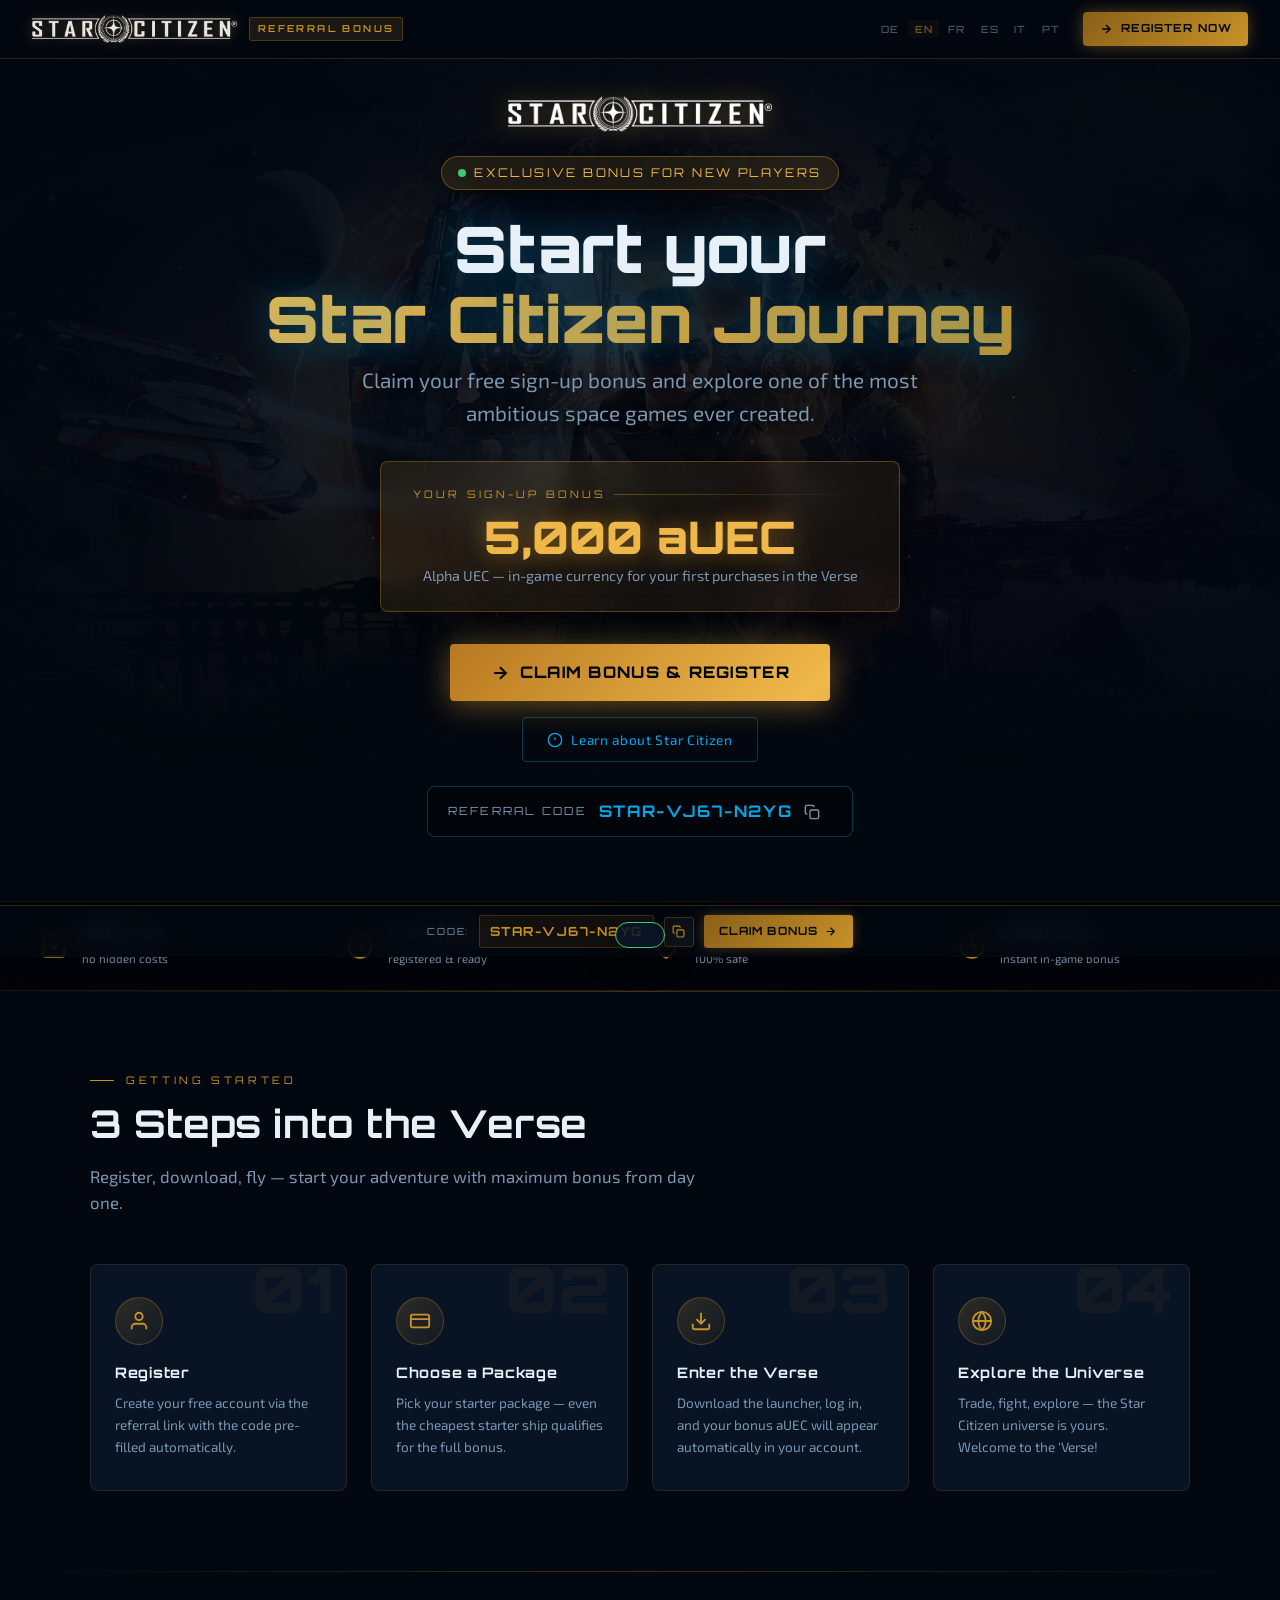
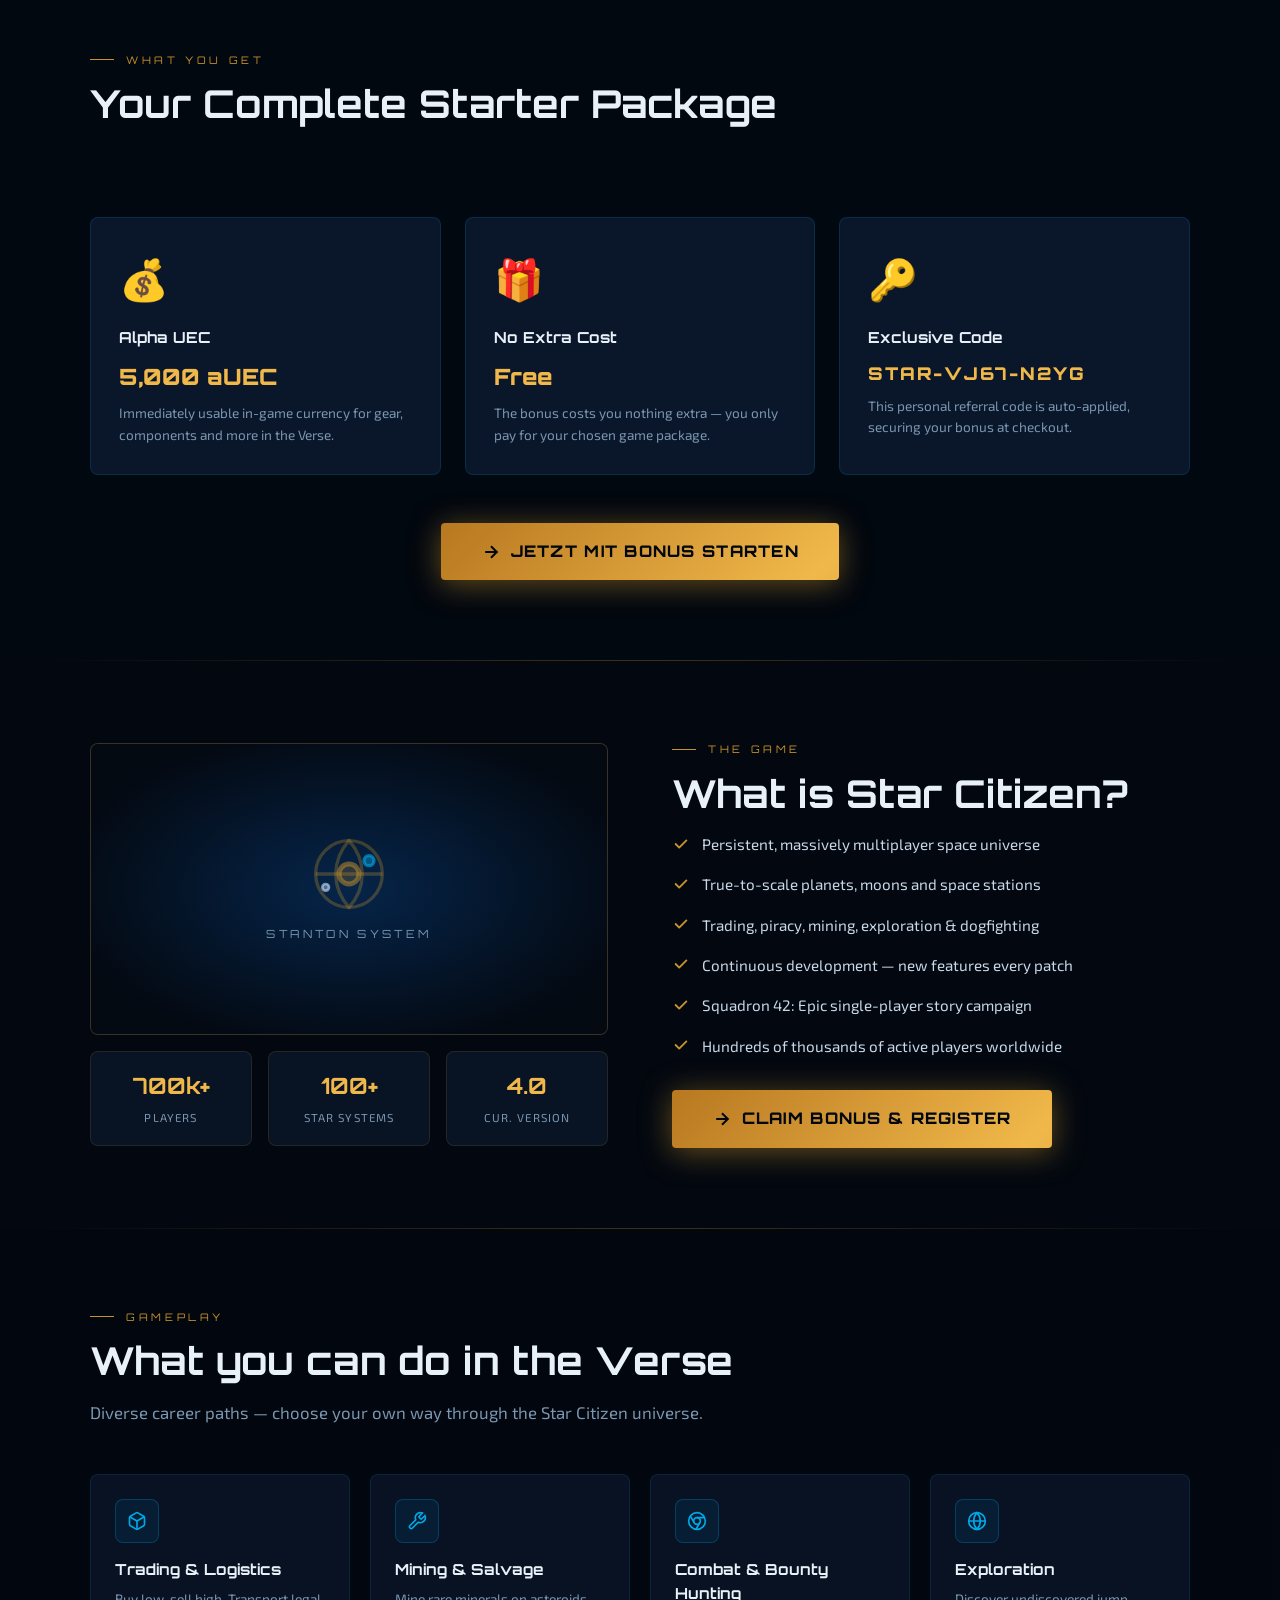
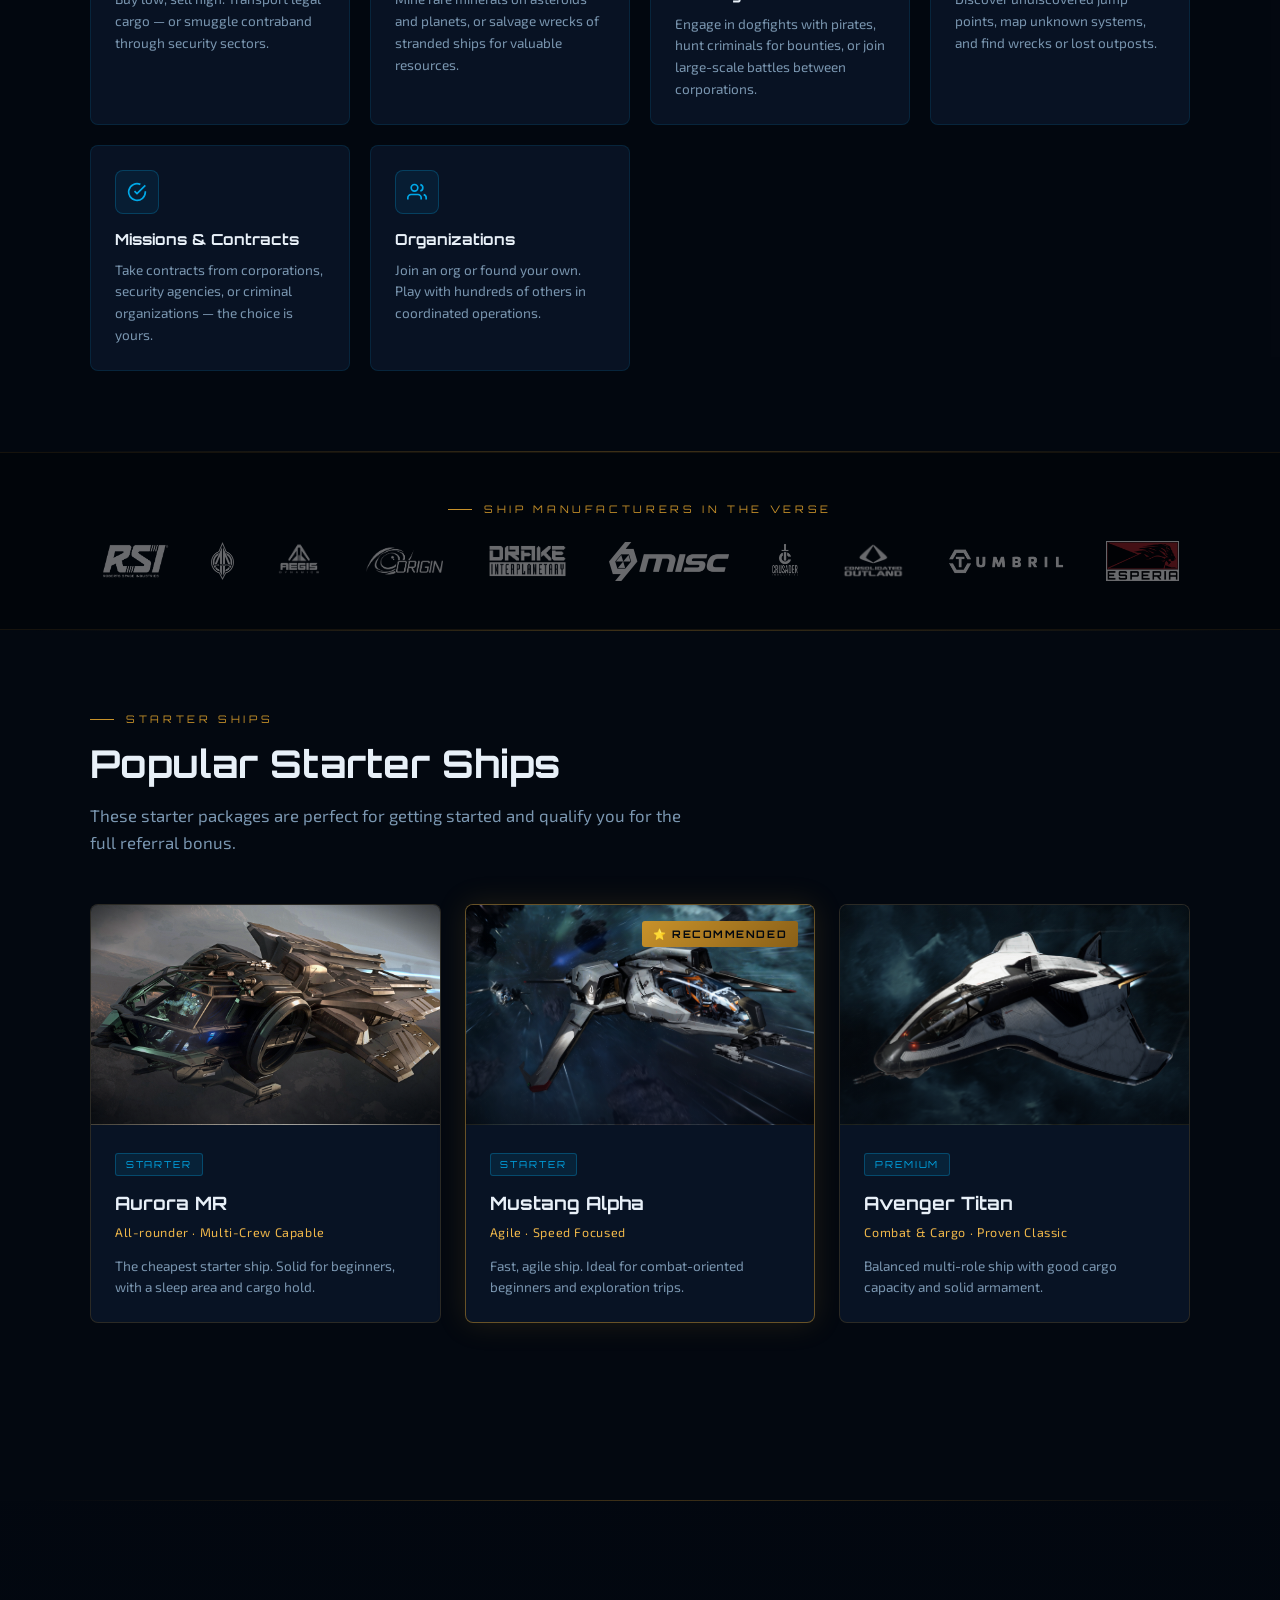
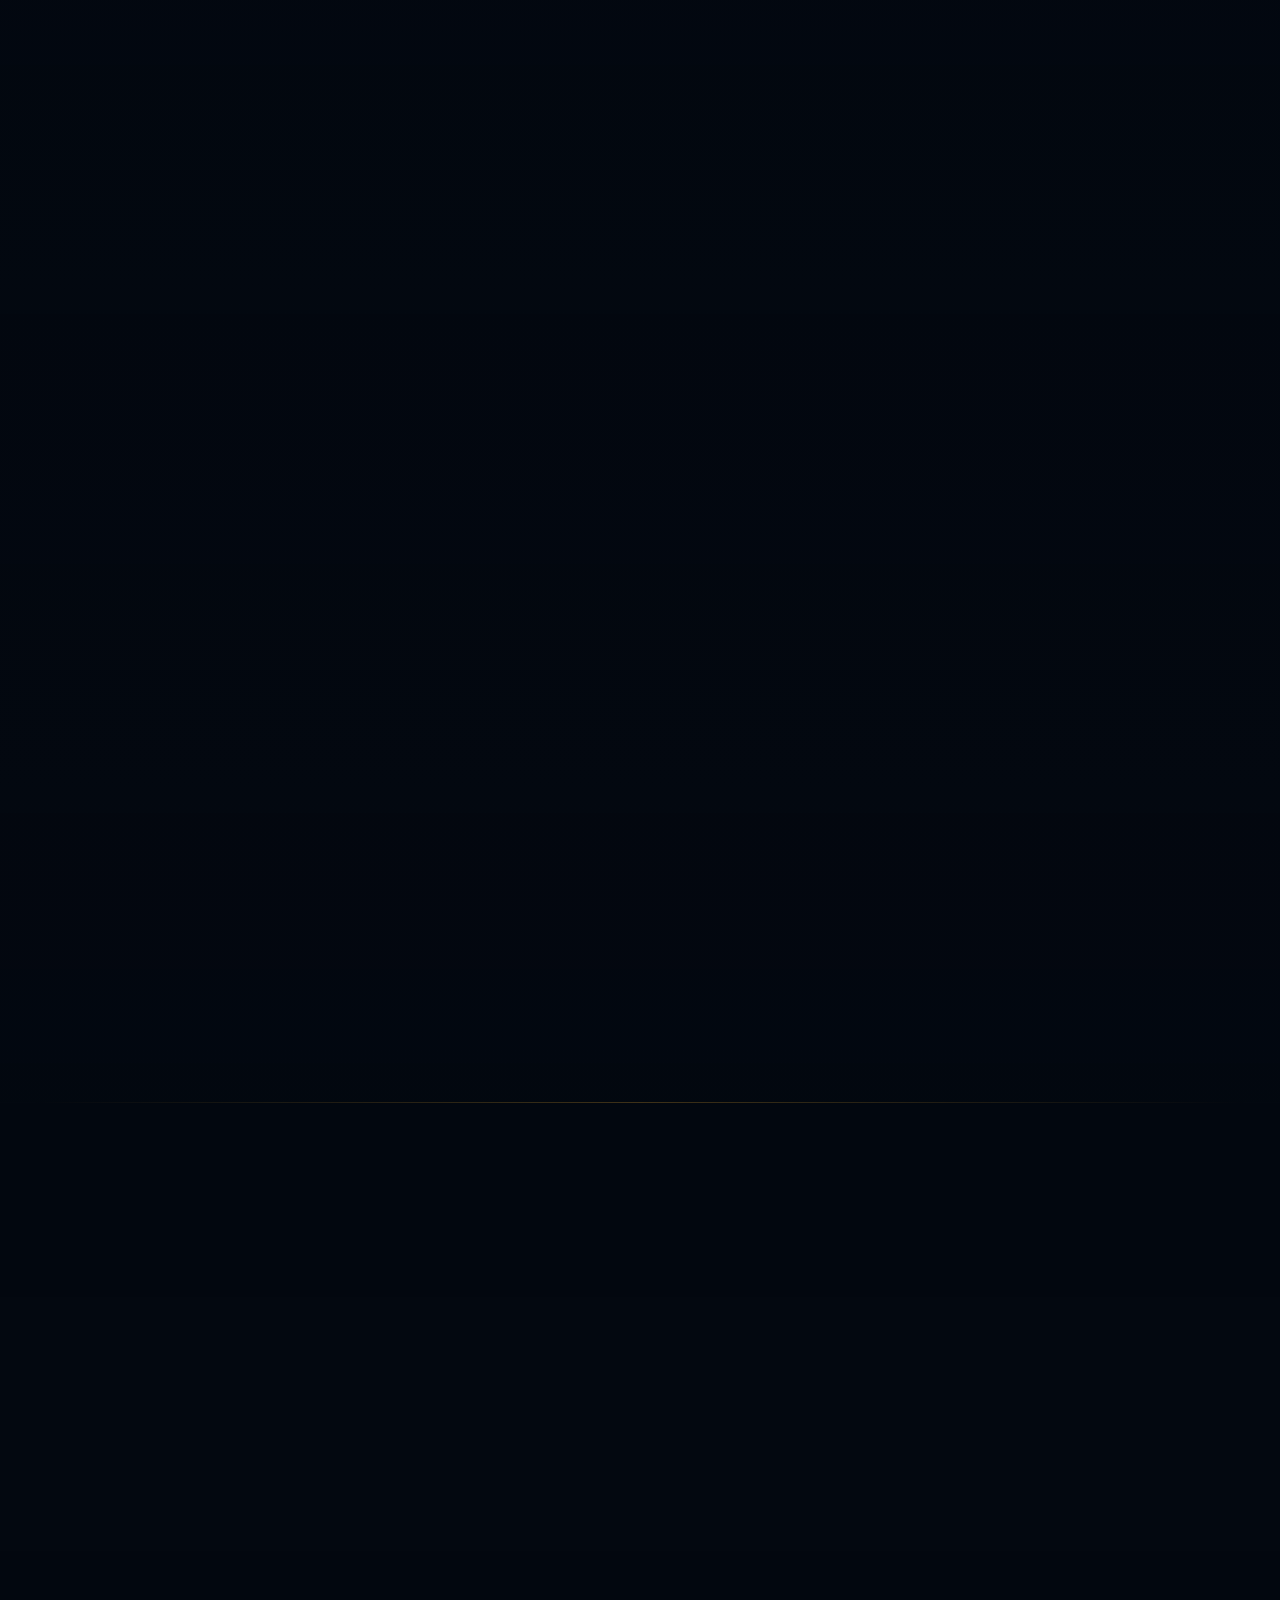
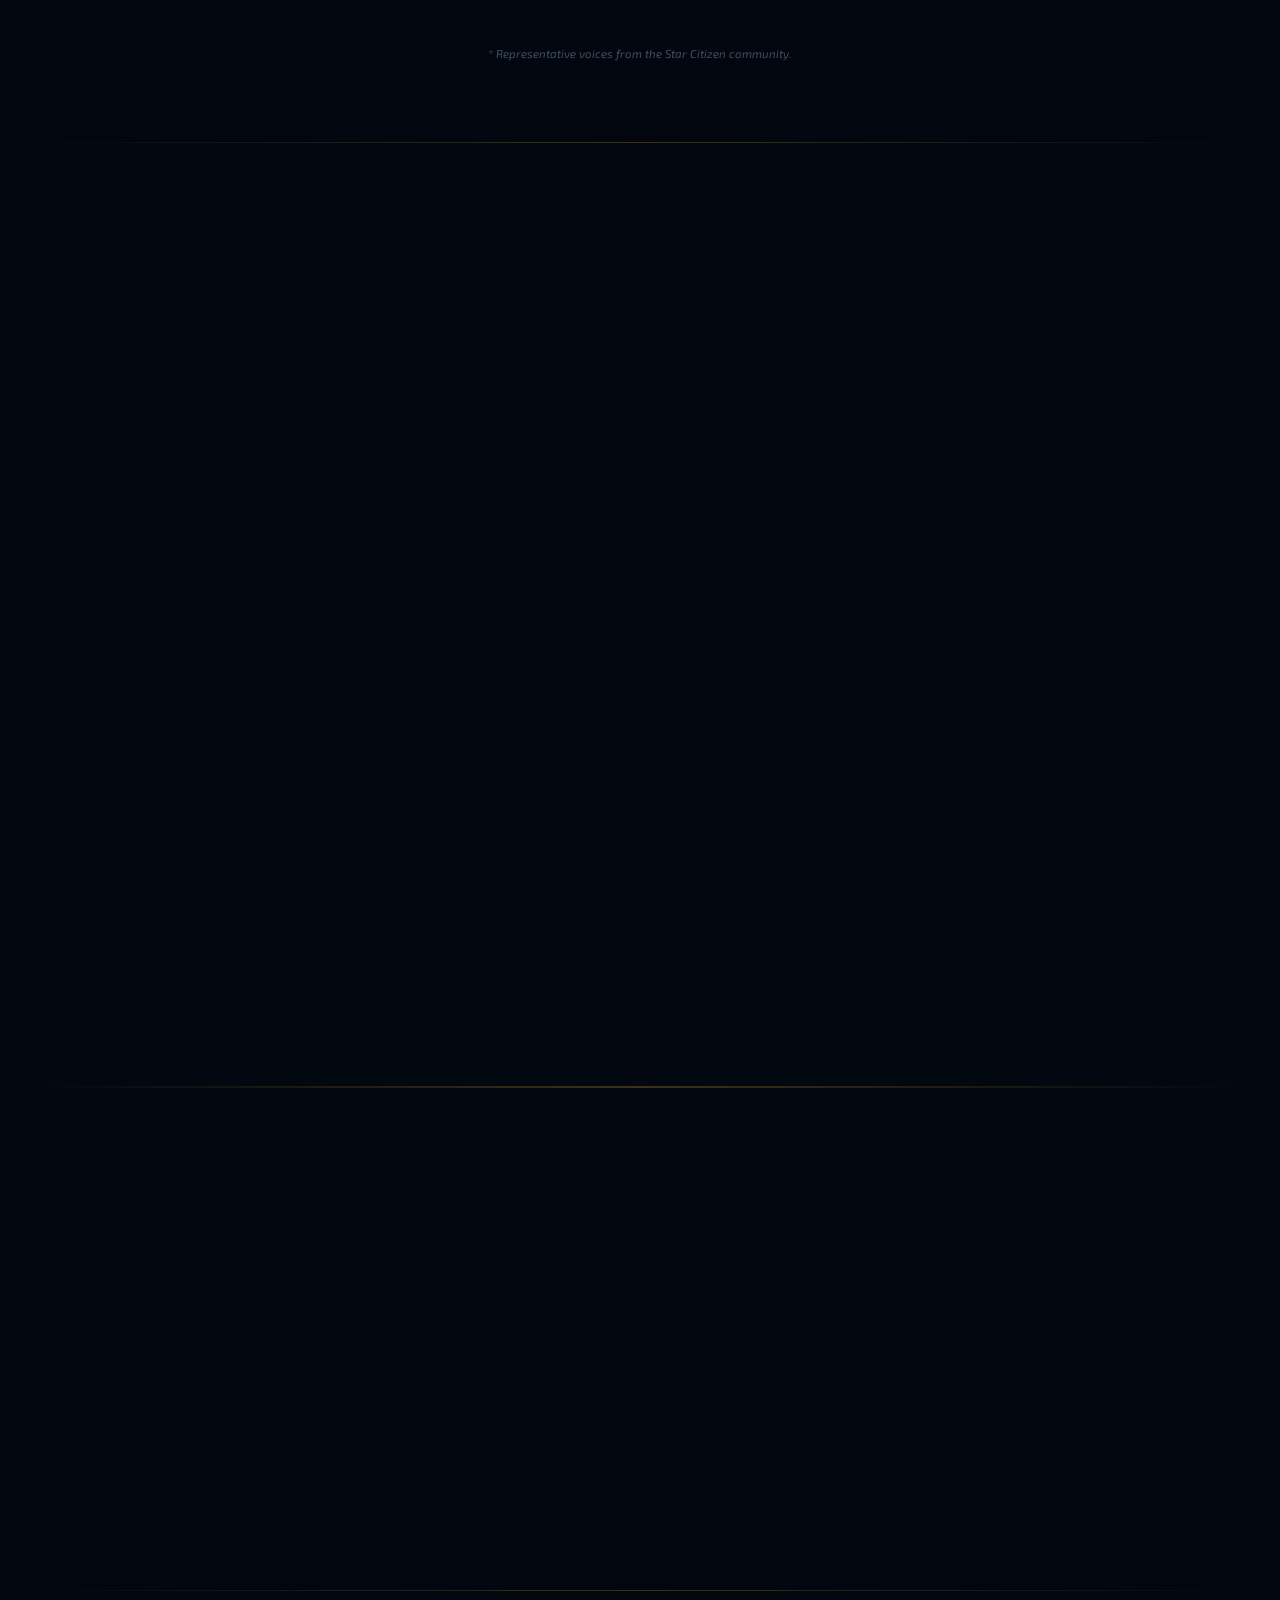
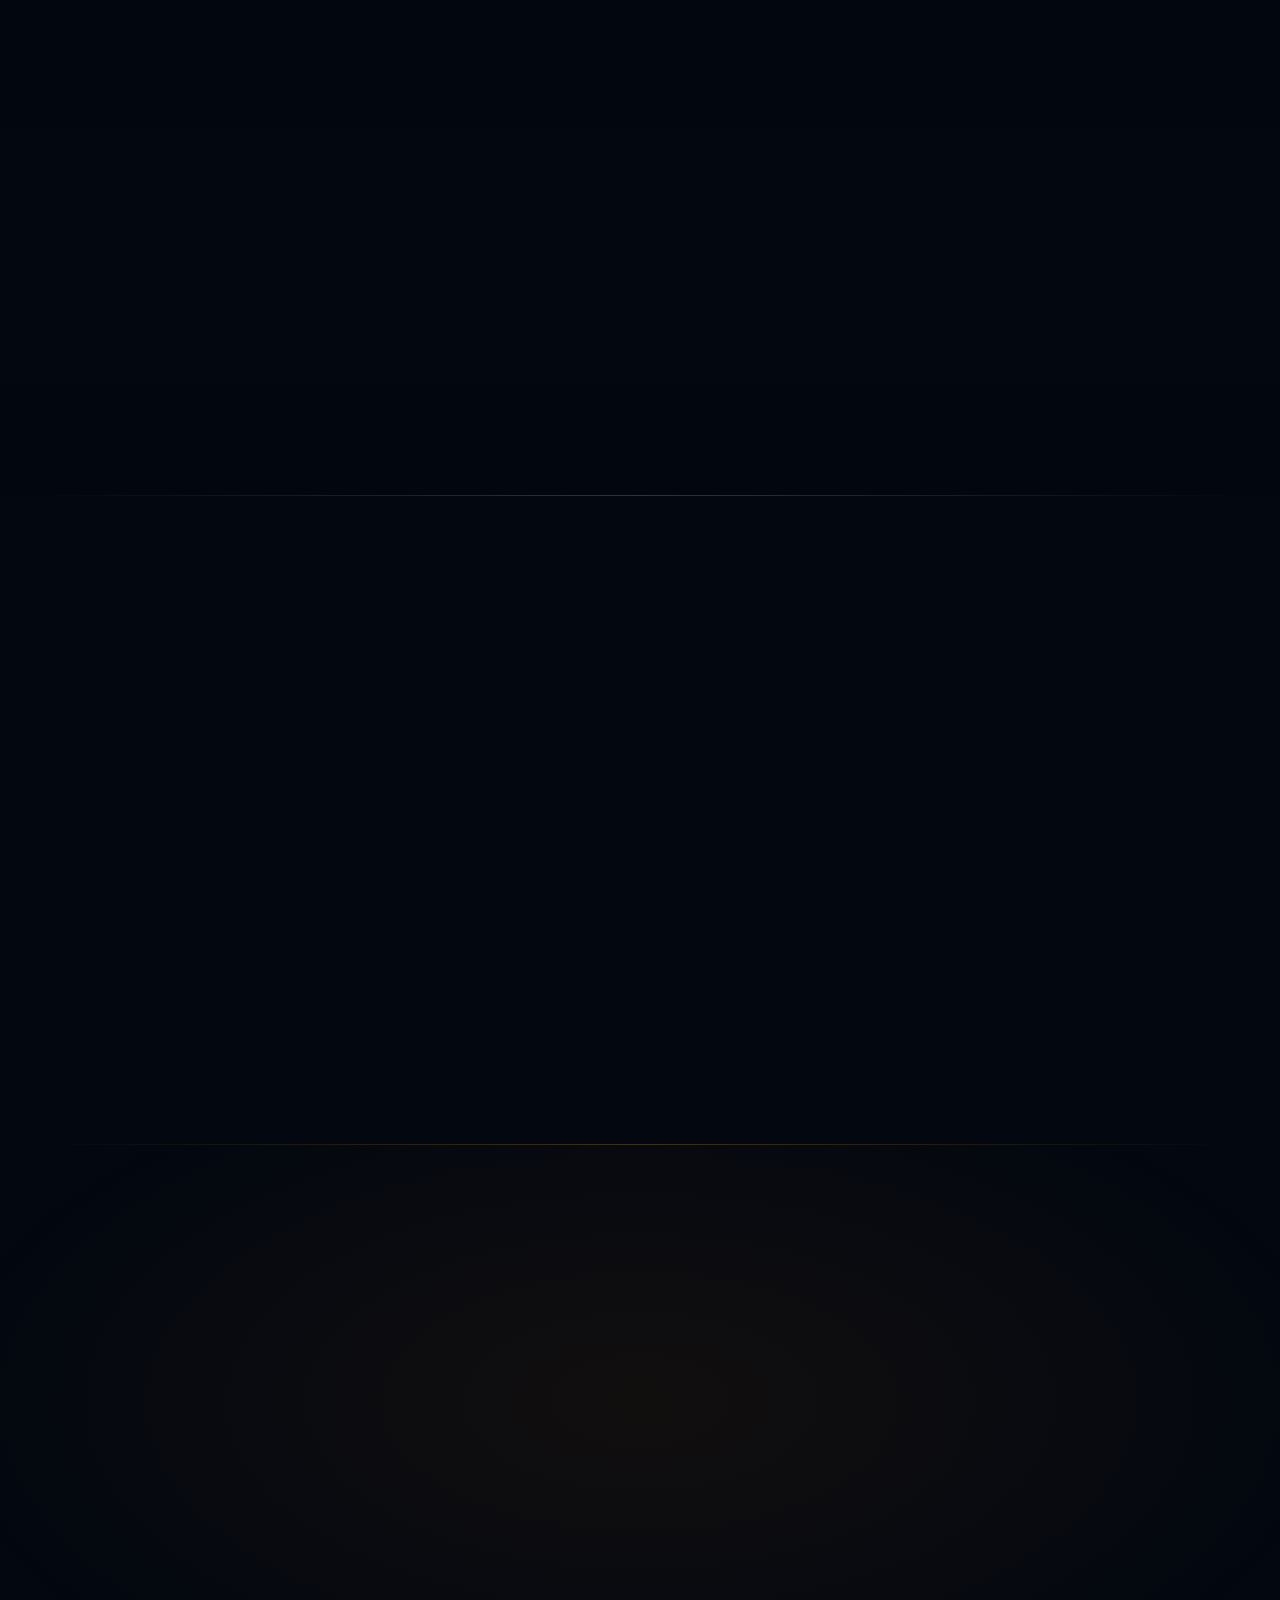
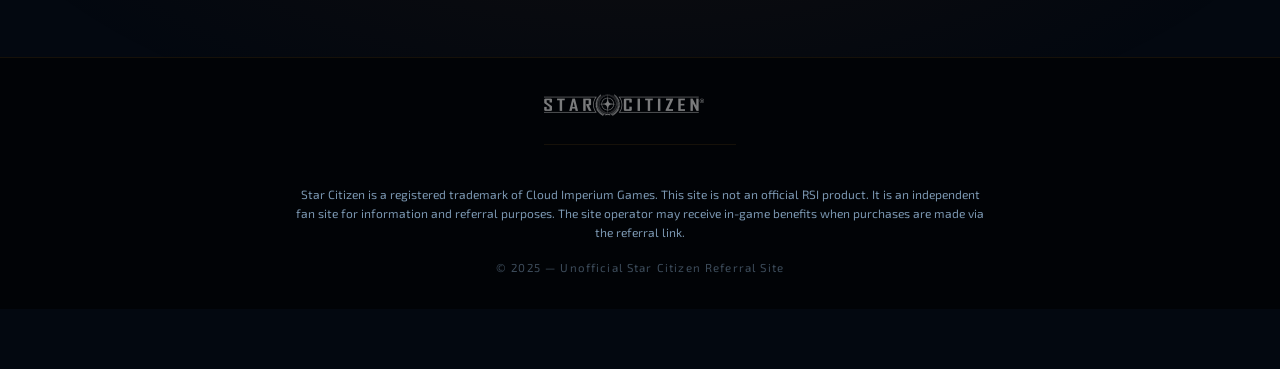
==== index.html @ 268878bb "News: multi-proxy RSS fallback; subtler lang switcher; sticky CTA bar - News loader now tries allori" ====
<!DOCTYPE html>
<html lang="de" prefix="og: https://ogp.me/ns#">
<head>
  <meta charset="UTF-8">
  <meta name="viewport" content="width=device-width, initial-scale=1.0">
  <meta http-equiv="X-UA-Compatible" content="IE=edge">

  <!-- ── PRIMARY META ── -->
  <title>Star Citizen 5.000 aUEC Startbonus | Referral-Code STAR-VJ67-N2YG</title>
  <meta name="description" content="Erhalte 5.000 aUEC Startbonus beim Einstieg in Star Citizen. Nutze Referral-Code STAR-VJ67-N2YG und starte mit exklusiven Vorteilen ins Verse. Kostenlos registrieren!">
  <meta name="keywords" content="Star Citizen, Referral Code, Bonus, aUEC, Startbonus, STAR-VJ67-N2YG, Star Citizen starten, Star Citizen Bonus, RSI, Cloud Imperium Games, Star Citizen 2025, Squadron 42">
  <meta name="author" content="SC Referral">
  <meta name="robots" content="index, follow, max-image-preview:large, max-snippet:-1, max-video-preview:-1">
  <link rel="canonical" href="https://starcitizen.sth2die4.com/">

  <!-- ── OPEN GRAPH ── -->
  <meta property="og:type" content="website">
  <meta property="og:title" content="Star Citizen 5.000 aUEC Startbonus – Referral Code STAR-VJ67-N2YG">
  <meta property="og:description" content="Starte in Star Citizen mit 5.000 aUEC Bonus! Über diesen Referral-Link erhältst du exklusive Vorteile ohne Extrakosten. Jetzt registrieren!">
  <meta property="og:url" content="https://starcitizen.sth2die4.com/">
  <meta property="og:site_name" content="Star Citizen Referral Bonus">
  <meta property="og:locale" content="de_DE">
  <meta property="og:locale:alternate" content="en_US">
  <meta property="og:locale:alternate" content="fr_FR">
  <meta property="og:locale:alternate" content="es_ES">

  <meta property="og:image" content="https://starcitizen.sth2die4.com/img/Social/SC_05_Wallpaper_1500x500.jpg">
  <meta property="og:image:width" content="1500">
  <meta property="og:image:height" content="500">
  <meta property="og:image:alt" content="Star Citizen 5.000 aUEC Startbonus mit Referral-Code STAR-VJ67-N2YG">

  <!-- ── TWITTER CARD ── -->
  <meta name="twitter:card" content="summary_large_image">
  <meta name="twitter:title" content="Star Citizen 5.000 aUEC Startbonus">
  <meta name="twitter:description" content="Starte in Star Citizen mit 5.000 aUEC Bonus! Referral-Code STAR-VJ67-N2YG – jetzt registrieren!">
  <meta name="twitter:image" content="https://starcitizen.sth2die4.com/img/Social/SC_05_Wallpaper_1500x500.jpg">

  <!-- ── STRUCTURED DATA ── -->
  <script type="application/ld+json">
  {
    "@context": "https://schema.org",
    "@type": "WebPage",
    "name": "Star Citizen 5.000 aUEC Startbonus – Referral Code STAR-VJ67-N2YG",
    "description": "Erhalte 5.000 aUEC Startbonus beim Einstieg in Star Citizen mit Referral-Code STAR-VJ67-N2YG. Exklusive Vorteile ohne Extrakosten.",
    "url": "https://starcitizen.sth2die4.com/",
    "inLanguage": ["de", "en", "fr", "es"],
    "about": {
      "@type": "VideoGame",
      "name": "Star Citizen",
      "description": "Star Citizen ist ein massivelymultiplayer Online Space-Simulation Spiel von Cloud Imperium Games.",
      "publisher": {
        "@type": "Organization",
        "name": "Cloud Imperium Games"
      },
      "genre": "Space Simulation",
      "operatingSystem": "Windows"
    },
    "mainEntity": {
      "@type": "Offer",
      "name": "Star Citizen Referral Bonus",
      "description": "5.000 Alpha UEC Startbonus bei Registrierung mit Referral-Code STAR-VJ67-N2YG",
      "price": "0",
      "priceCurrency": "EUR",
      "availability": "https://schema.org/InStock",
      "url": "https://www.robertsspaceindustries.com/enlist?referral=STAR-VJ67-N2YG"
    },
    "breadcrumb": {
      "@type": "BreadcrumbList",
      "itemListElement": [{
        "@type": "ListItem",
        "position": 1,
        "name": "Home",
        "item": "https://starcitizen.sth2die4.com/"
      }]
    },
    "speakable": {
      "@type": "SpeakableSpecification",
      "cssSelector": [".hero h1", ".hero-subtitle", ".bonus-amount"]
    }
  }
  </script>

  <!-- ── FAQ STRUCTURED DATA ── -->
  <script type="application/ld+json">
  {
    "@context": "https://schema.org",
    "@type": "FAQPage",
    "mainEntity": [
      {
        "@type": "Question",
        "name": "Wie funktioniert der Referral-Code STAR-VJ67-N2YG?",
        "acceptedAnswer": {
          "@type": "Answer",
          "text": "Beim Registrieren über den Referral-Link wird der Code STAR-VJ67-N2YG automatisch eingetragen. Nach dem Kauf eines Spielpakets werden dir 5.000 aUEC (Alpha UEC) gutgeschrieben."
        }
      },
      {
        "@type": "Question",
        "name": "Wie viel Bonus bekomme ich mit dem Star Citizen Referral Code?",
        "acceptedAnswer": {
          "@type": "Answer",
          "text": "Mit dem Referral-Code STAR-VJ67-N2YG erhältst du 5.000 Alpha UEC (aUEC) als Startbonus, die du direkt im Spiel zum Kaufen von Ausrüstung verwenden kannst."
        }
      },
      {
        "@type": "Question",
        "name": "Ist Star Citizen kostenlos spielbar?",
        "acceptedAnswer": {
          "@type": "Answer",
          "text": "Nein, Star Citizen ist kein Free-to-Play-Spiel. Zum Spielen wird mindestens ein Starter-Paket benötigt, das ab ca. 45€ erhältlich ist."
        }
      },
      {
        "@type": "Question",
        "name": "Was ist aUEC und wofür nutzt man es in Star Citizen?",
        "acceptedAnswer": {
          "@type": "Answer",
          "text": "aUEC (Alpha United Earth Credits) ist die In-Game-Währung von Star Citizen. Mit aUEC kaufst du Ausrüstung, Waffen, Schiffskomponenten und mehr. Die 5.000 aUEC aus dem Referral-Bonus STAR-VJ67-N2YG landen direkt nach dem Kauf auf deinem Konto."
        }
      },
      {
        "@type": "Question",
        "name": "Welches Starter-Paket ist das beste für Anfänger?",
        "acceptedAnswer": {
          "@type": "Answer",
          "text": "Die Aurora MR ist das günstigste und vielseitigste Einsteigerschiff. Die Mustang Alpha ist schneller und wendiger für kampforientierte Spieler. Beide qualifizieren für den vollen 5.000 aUEC Referral-Bonus."
        }
      },
      {
        "@type": "Question",
        "name": "Gibt es Free Fly Events zum kostenlosen Testen?",
        "acceptedAnswer": {
          "@type": "Answer",
          "text": "Ja, RSI bietet gelegentlich kostenlose Free Fly Events an. Für dauerhaften Zugang wird ein Starter-Paket benötigt. Wer sich über den Referral-Link registriert, ist für zukünftige Events automatisch vorbereitet."
        }
      },
      {
        "@type": "Question",
        "name": "Welche Systemanforderungen hat Star Citizen 2025?",
        "acceptedAnswer": {
          "@type": "Answer",
          "text": "Empfohlen: Intel Core i7 / AMD Ryzen 7, 32 GB RAM, Nvidia RTX 3070 oder AMD RX 6700 XT, NVMe SSD. Mindestanforderungen: 16 GB RAM, GTX 1070."
        }
      },
      {
        "@type": "Question",
        "name": "Was ist der Unterschied zwischen Star Citizen und Elite Dangerous?",
        "acceptedAnswer": {
          "@type": "Answer",
          "text": "Star Citizen setzt auf handgefertigte, maßstabsgetreue Planeten, vollständig begehbare Raumschiffe und First-Person-Shooter-Elemente. Elite Dangerous nutzt prozedural generierte Systeme und setzt stärker auf realistische Astronomie. Star Citizen ist das technisch ambitionierteste der beiden Spiele."
        }
      },
      {
        "@type": "Question",
        "name": "Wann erscheint Star Citizen Version 1.0?",
        "acceptedAnswer": {
          "@type": "Answer",
          "text": "Es gibt kein offizielles Release-Datum für Star Citizen 1.0. Das Spiel befindet sich in der Alpha-Phase, ist aber bereits vollständig spielbar. Version 4.0 (2025) markiert den bisher ausgereiftesten Stand der Entwicklung."
        }
      }
    ]
  }
  </script>

  <!-- ── HOWTO STRUCTURED DATA ── -->
  <script type="application/ld+json">
  {
    "@context": "https://schema.org",
    "@type": "HowTo",
    "name": "So holst du dir den Star Citizen Referral Bonus",
    "description": "Anleitung zur Registrierung bei Star Citizen mit Referral-Code STAR-VJ67-N2YG für 5.000 aUEC Startbonus",
    "totalTime": "PT2M",
    "step": [
      {"@type":"HowToStep","name":"Registrierungslink öffnen","text":"Klicke auf den offiziellen Referral-Link mit eingetragenem Code STAR-VJ67-N2YG","url":"https://www.robertsspaceindustries.com/enlist?referral=STAR-VJ67-N2YG","position":1},
      {"@type":"HowToStep","name":"Account erstellen","text":"Gib deinen Benutzernamen, E-Mail und Passwort ein. Der Referral-Code ist automatisch eingetragen.","position":2},
      {"@type":"HowToStep","name":"Spielpaket kaufen","text":"Wähle ein beliebiges Starter-Paket ab ~45€. Der 5.000 aUEC Bonus wird automatisch gutgeschrieben.","position":3},
      {"@type":"HowToStep","name":"Launcher herunterladen","text":"Lade den RSI Launcher herunter, installiere ihn und logge dich ein.","position":4},
      {"@type":"HowToStep","name":"Bonus genießen","text":"Deine 5.000 aUEC sind direkt in deinem In-Game-Konto verfügbar. Willkommen im Verse!","position":5}
    ]
  }
  </script>

  <!-- ── SOFTWARE APPLICATION STRUCTURED DATA ── -->
  <script type="application/ld+json">
  {
    "@context": "https://schema.org",
    "@type": "SoftwareApplication",
    "name": "Star Citizen",
    "operatingSystem": "Windows",
    "applicationCategory": "GameApplication",
    "description": "Star Citizen ist ein persistentes, massiv-multiplayer Online-Weltraumspiel mit Einzelspieler-Kampagne Squadron 42, entwickelt von Cloud Imperium Games.",
    "offers": {
      "@type": "Offer",
      "price": "45",
      "priceCurrency": "EUR",
      "description": "Starter-Paket mit Schiff und Spielzugang"
    },
    "aggregateRating": {
      "@type": "AggregateRating",
      "ratingValue": "4.5",
      "reviewCount": "12847",
      "bestRating": "5"
    },
    "author": {
      "@type": "Organization",
      "name": "Cloud Imperium Games",
      "url": "https://www.cloudimperiumgames.com"
    }
  }
  </script>

  <!-- ── PRECONNECT ── -->
  <link rel="preconnect" href="https://fonts.googleapis.com">
  <link rel="preconnect" href="https://fonts.gstatic.com" crossorigin>

  <!-- ── FONTS ── -->
  <link href="https://fonts.googleapis.com/css2?family=Orbitron:wght@400;600;700;900&family=Exo+2:wght@300;400;500;600&display=swap" rel="stylesheet">

  <!-- ── STYLESHEET ── -->
  <link rel="stylesheet" href="css/style.css">

  <!-- ── FAVICON (inline SVG) ── -->
  <link rel="icon" href="data:image/svg+xml,<svg xmlns='http://www.w3.org/2000/svg' viewBox='0 0 32 32'><circle cx='16' cy='16' r='14' fill='%23070f1c' stroke='%23c8922a' stroke-width='2'/><path d='M16 6 L20 14 L28 14 L22 19 L24 27 L16 22 L8 27 L10 19 L4 14 L12 14 Z' fill='%23c8922a'/></svg>" type="image/svg+xml">

  <!-- ── THEME COLOR ── -->
  <meta name="theme-color" content="#c8922a">
  <meta name="msapplication-TileColor" content="#030810">

  <!-- ── HREFLANG ── -->
  <link rel="alternate" hreflang="de" href="https://starcitizen.sth2die4.com/?lang=de">
  <link rel="alternate" hreflang="en" href="https://starcitizen.sth2die4.com/?lang=en">
  <link rel="alternate" hreflang="fr" href="https://starcitizen.sth2die4.com/?lang=fr">
  <link rel="alternate" hreflang="es" href="https://starcitizen.sth2die4.com/?lang=es">
  <link rel="alternate" hreflang="x-default" href="https://starcitizen.sth2die4.com/">
  <link rel="alternate" hreflang="it" href="https://starcitizen.sth2die4.com/?lang=it">
  <link rel="alternate" hreflang="pt" href="https://starcitizen.sth2die4.com/?lang=pt">
  <link rel="preload" as="image" href="img/4.0_Wallpapers/StarCitizen_4.0_4k_Wallpaper_03.jpg" media="(min-width:1401px)">
  <link rel="preload" as="image" href="img/4.0_Wallpapers/StarCitizen_4.0_2k_Wallpaper_03.jpg" media="(max-width:1400px) and (min-width:769px)">
  <link rel="preload" as="image" href="img/4.0_Wallpapers/StarCitizen_4.0_Mobile_Wallpaper_03.jpg" media="(max-width:768px)">
</head>
<body>

<!-- STARFIELD CANVAS -->
<canvas id="starfield" aria-hidden="true"></canvas>
<div class="nebula-overlay" aria-hidden="true"></div>

<div class="site-wrapper">

  <!-- ════════════════════════════════════════
       HEADER
  ═════════════════════════════════════════ -->
  <header class="site-header" role="banner">
    <a href="#hero" class="logo" aria-label="Star Citizen Referral – Home">
      <img src="img/03_LOGOS/STARCITIZEN_HORIZONTAL_WHITE.png"
           alt="Star Citizen" class="logo-img" loading="eager">
      <span class="logo-bonus-tag" id="logo-bonus-tag">Referral Bonus</span>
    </a>

    <nav class="header-actions" role="navigation" aria-label="Language and CTA">
      <div class="lang-switcher" role="group" aria-label="Language selection">
        <button class="lang-btn" data-lang="de" aria-label="Deutsch">DE</button>
        <button class="lang-btn" data-lang="en" aria-label="English">EN</button>
        <button class="lang-btn" data-lang="fr" aria-label="Français">FR</button>
        <button class="lang-btn" data-lang="es" aria-label="Español">ES</button>
        <button class="lang-btn" data-lang="it" aria-label="Italiano">IT</button>
        <button class="lang-btn" data-lang="pt" aria-label="Português">PT</button>
      </div>
      <a href="https://www.robertsspaceindustries.com/enlist?referral=STAR-VJ67-N2YG"
         class="header-cta referral-link"
         target="_blank" rel="noopener sponsored"
         aria-label="Jetzt mit Bonus registrieren">
        <svg width="14" height="14" viewBox="0 0 24 24" fill="none" stroke="currentColor" stroke-width="2.5" aria-hidden="true">
          <path d="M5 12h14M12 5l7 7-7 7"/>
        </svg>
        <span id="header-cta-text">Jetzt registrieren</span>
      </a>
    </nav>
  </header>

  <!-- ════════════════════════════════════════
       HERO
  ═════════════════════════════════════════ -->
  <section class="hero" id="hero" aria-label="Hero">
    <div class="hero-bg" aria-hidden="true"></div>

    <!-- Cinematic hero background -->
    <div class="hero-cinematic" aria-hidden="true">
      <picture>
        <source media="(max-width:768px)" srcset="img/4.0_Wallpapers/StarCitizen_4.0_Mobile_Wallpaper_03.jpg">
        <source media="(max-width:1400px)" srcset="img/4.0_Wallpapers/StarCitizen_4.0_2k_Wallpaper_03.jpg">
        <img src="img/4.0_Wallpapers/StarCitizen_4.0_4k_Wallpaper_03.jpg" alt="" loading="eager" decoding="async">
      </picture>
    </div>
    <div class="hero-vignette" aria-hidden="true"></div>

    <div class="hero-content">
      <img src="img/03_LOGOS/STARCITIZEN_HORIZONTAL_WHITE.png"
           alt="Star Citizen" class="hero-game-logo" loading="eager">

      <div class="hero-badge" role="note">
        <span class="pulse-dot" aria-hidden="true"></span>
        <span id="hero-badge-text">Exklusiver Bonus für Neuspieler</span>
      </div>

      <h1>
        <span id="hero-h1-line1">Starte dein</span>
        <span class="highlight" id="hero-h1-line2">Star Citizen Abenteuer</span>
      </h1>

      <p class="hero-subtitle" id="hero-subtitle">
        Erhalte deinen kostenlosen Startbonus und erkunde eines der ambitioniertesten Weltraumspiele aller Zeiten.
      </p>

      <!-- Bonus Box -->
      <div class="bonus-box" role="complementary" aria-label="Bonus Details">
        <div class="bonus-box-label" id="bonus-label">Dein Startbonus bei Registrierung</div>
        <div class="bonus-amount" id="bonus-amount">5.000 aUEC</div>
        <div class="bonus-desc" id="bonus-desc">Alpha UEC — In-Game-Währung für deinen ersten Einkauf im Verse</div>
      </div>

      <!-- CTA Group -->
      <div class="hero-cta-group">
        <a href="https://www.robertsspaceindustries.com/enlist?referral=STAR-VJ67-N2YG"
           class="btn-primary referral-link"
           target="_blank" rel="noopener sponsored"
           id="cta-main"
           aria-label="Mit Bonus registrieren – Referral Code STAR-VJ67-N2YG">
          <svg viewBox="0 0 24 24" fill="none" stroke="currentColor" stroke-width="2.5" aria-hidden="true">
            <path d="M5 12h14M12 5l7 7-7 7"/>
          </svg>
          <span id="cta-main-text">Jetzt mit Bonus starten</span>
        </a>

        <a href="#how-it-works" class="btn-secondary" id="cta-sub">
          <svg width="16" height="16" viewBox="0 0 24 24" fill="none" stroke="currentColor" stroke-width="2" aria-hidden="true">
            <circle cx="12" cy="12" r="10"/><line x1="12" y1="8" x2="12" y2="12"/><line x1="12" y1="16" x2="12.01" y2="16"/>
          </svg>
          <span id="cta-sub-text">Mehr über Star Citizen</span>
        </a>

        <!-- Code Copy -->
        <div class="referral-code-display"
             onclick="copyCode('hero-copy-feedback')"
             role="button" tabindex="0"
             aria-label="Referral-Code kopieren: STAR-VJ67-N2YG"
             onkeydown="if(event.key==='Enter'||event.key===' ')copyCode('hero-copy-feedback')">
          <span class="referral-code-label" id="code-label">Referral-Code</span>
          <span class="referral-code-value">STAR-VJ67-N2YG</span>
          <svg class="copy-icon" viewBox="0 0 24 24" fill="none" stroke="currentColor" stroke-width="2" aria-hidden="true">
            <rect x="9" y="9" width="13" height="13" rx="2"/><path d="M5 15H4a2 2 0 01-2-2V4a2 2 0 012-2h9a2 2 0 012 2v1"/>
          </svg>
          <span class="copy-feedback" id="hero-copy-feedback" aria-live="polite"></span>
        </div>
      </div>
    </div>
  </section>

  <!-- ════════════════════════════════════════
       TRUST / SOCIAL PROOF BAR
  ═════════════════════════════════════════ -->
  <section class="trust-bar" aria-label="Vertrauenssignale">
    <div class="trust-bar-inner">
      <div class="trust-item">
        <svg viewBox="0 0 24 24" fill="none" stroke="currentColor" stroke-width="2" aria-hidden="true"><path d="M9 11l3 3L22 4"/><path d="M21 12v7a2 2 0 01-2 2H5a2 2 0 01-2-2V5a2 2 0 012-2h11"/></svg>
        <div><strong id="trust1-val">100% kostenlos</strong><span id="trust1-lbl">keine versteckten Kosten</span></div>
      </div>
      <div class="trust-item">
        <svg viewBox="0 0 24 24" fill="none" stroke="currentColor" stroke-width="2" aria-hidden="true"><circle cx="12" cy="12" r="10"/><polyline points="12 6 12 12 16 14"/></svg>
        <div><strong id="trust2-val">In 2 Minuten</strong><span id="trust2-lbl">registriert &amp; bereit</span></div>
      </div>
      <div class="trust-item">
        <svg viewBox="0 0 24 24" fill="none" stroke="currentColor" stroke-width="2" aria-hidden="true"><path d="M12 22s8-4 8-10V5l-8-3-8 3v7c0 6 8 10 8 10z"/></svg>
        <div><strong id="trust3-val">Offizieller RSI-Link</strong><span id="trust3-lbl">100% sicher</span></div>
      </div>
      <div class="trust-item">
        <svg viewBox="0 0 24 24" fill="none" stroke="currentColor" stroke-width="2" aria-hidden="true"><circle cx="12" cy="12" r="10"/><path d="M12 6v6l4 2"/></svg>
        <div><strong id="trust4-val">5.000 aUEC</strong><span id="trust4-lbl">sofortiger In-Game Bonus</span></div>
      </div>
    </div>
  </section>

  <div class="divider" aria-hidden="true"></div>

  <!-- ════════════════════════════════════════
       HOW IT WORKS
  ═════════════════════════════════════════ -->
  <section id="how-it-works" aria-labelledby="how-title">
    <div class="section-inner">
      <div class="section-tag reveal" aria-hidden="true"><span id="how-tag">So einfach geht's</span></div>
      <h2 class="section-title reveal" id="how-title">In 3 Schritten ins <span class="accent">Verse</span></h2>
      <p class="section-lead reveal" id="how-lead">Registrierung, Download, Abheben — so startest du mit maximalem Bonus in dein Abenteuer.</p>

      <div class="steps-grid">
        <!-- Step 1 -->
        <article class="step-card reveal">
          <div class="step-icon" aria-hidden="true">
            <svg viewBox="0 0 24 24" fill="none" stroke="currentColor" stroke-width="2">
              <path d="M20 21v-2a4 4 0 00-4-4H8a4 4 0 00-4 4v2"/><circle cx="12" cy="7" r="4"/>
            </svg>
          </div>
          <h3 class="step-title" id="step1-title">Registrieren</h3>
          <p class="step-desc" id="step1-desc">Erstelle deinen kostenlosen Account über den Registrierungslink mit eingetragenem Referral-Code.</p>
        </article>

        <!-- Step 2 -->
        <article class="step-card reveal">
          <div class="step-icon" aria-hidden="true">
            <svg viewBox="0 0 24 24" fill="none" stroke="currentColor" stroke-width="2">
              <rect x="2" y="5" width="20" height="14" rx="2"/><line x1="2" y1="10" x2="22" y2="10"/>
            </svg>
          </div>
          <h3 class="step-title" id="step2-title">Spielpaket wählen</h3>
          <p class="step-desc" id="step2-desc">Wähle dein Einstiegspaket — schon ab dem günstigsten Starter-Pack erhältst du den vollen Bonus.</p>
        </article>

        <!-- Step 3 -->
        <article class="step-card reveal">
          <div class="step-icon" aria-hidden="true">
            <svg viewBox="0 0 24 24" fill="none" stroke="currentColor" stroke-width="2">
              <path d="M21 15v4a2 2 0 01-2 2H5a2 2 0 01-2-2v-4"/><polyline points="7 10 12 15 17 10"/><line x1="12" y1="15" x2="12" y2="3"/>
            </svg>
          </div>
          <h3 class="step-title" id="step3-title">Ins Verse starten</h3>
          <p class="step-desc" id="step3-desc">Lade den Launcher herunter, logge dich ein und dein Bonus-aUEC erscheint automatisch in deinem Konto.</p>
        </article>

        <!-- Step 4 -->
        <article class="step-card reveal">
          <div class="step-icon" aria-hidden="true">
            <svg viewBox="0 0 24 24" fill="none" stroke="currentColor" stroke-width="2">
              <circle cx="12" cy="12" r="10"/><line x1="2" y1="12" x2="22" y2="12"/>
              <path d="M12 2a15.3 15.3 0 014 10 15.3 15.3 0 01-4 10 15.3 15.3 0 01-4-10 15.3 15.3 0 014-10z"/>
            </svg>
          </div>
          <h3 class="step-title" id="step4-title">Erkunde das Verse</h3>
          <p class="step-desc" id="step4-desc">Handel, kämpfe, erforsche — das Star Citizen Universum gehört dir. Willkommen im 'Verse!</p>
        </article>
      </div>
    </div>
  </section>

  <div class="divider" aria-hidden="true"></div>

  <!-- ════════════════════════════════════════
       BONUS FEATURES
  ═════════════════════════════════════════ -->
  <section class="bonuses-section" id="bonus" aria-labelledby="bonus-sec-title">
    <div class="section-inner">
      <div class="section-tag reveal" aria-hidden="true"><span id="bonus-tag">Was du bekommst</span></div>
      <h2 class="section-title reveal" id="bonus-sec-title">Dein komplettes <span class="accent">Starterpaket</span></h2>
      <p class="section-lead reveal" id="bonus-lead">Mit deinem Referral-Code sicherst du dir Extras, die anderen Spielern vorenthalten bleiben.</p>

      <div class="bonuses-grid">
        <article class="bonus-card reveal">
          <span class="bonus-card-icon" aria-hidden="true">💰</span>
          <h3 class="bonus-card-title" id="b1-title">Alpha UEC</h3>
          <div class="bonus-card-value" id="b1-value">5.000 aUEC</div>
          <p class="bonus-card-desc" id="b1-desc">Sofort verwendbare In-Game-Währung für Ausrüstung, Komponenten und mehr im Verse.</p>
        </article>

        <article class="bonus-card reveal">
          <span class="bonus-card-icon" aria-hidden="true">🎁</span>
          <h3 class="bonus-card-title" id="b2-title">Keine Extrakosten</h3>
          <div class="bonus-card-value" id="b2-value">Kostenlos</div>
          <p class="bonus-card-desc" id="b2-desc">Der Bonus entsteht dir ohne Mehrkosten — du zahlst nur für dein gewähltes Spielpaket.</p>
        </article>

        <article class="bonus-card reveal">
          <span class="bonus-card-icon" aria-hidden="true">🔑</span>
          <h3 class="bonus-card-title" id="b3-title">Exklusiver Code</h3>
          <div class="bonus-card-value" style="font-size:1.1rem;letter-spacing:0.1em" id="b3-value">STAR-VJ67-N2YG</div>
          <p class="bonus-card-desc" id="b3-desc">Dieser persönliche Referral-Code wird automatisch hinterlegt und sichert deinen Bonus.</p>
        </article>
      </div>

      <div style="text-align:center;margin-top:3rem" class="reveal">
        <a href="https://www.robertsspaceindustries.com/enlist?referral=STAR-VJ67-N2YG"
           class="btn-primary referral-link"
           target="_blank" rel="noopener sponsored">
          <svg viewBox="0 0 24 24" fill="none" stroke="currentColor" stroke-width="2.5" width="20" height="20" aria-hidden="true">
            <path d="M5 12h14M12 5l7 7-7 7"/>
          </svg>
          <span id="cta-main-text-2">Jetzt mit Bonus starten</span>
        </a>
      </div>
    </div>
  </section>

  <div class="divider" aria-hidden="true"></div>

  <!-- ════════════════════════════════════════
       GAME INFO
  ═════════════════════════════════════════ -->
  <section class="game-info-section" id="about" aria-labelledby="game-title">
    <div class="section-inner">
      <div class="game-info-grid">
        <div class="game-info-visual reveal">
          <div class="game-info-frame" role="img" aria-label="Star Citizen Universum Visualisierung">
            <div class="game-info-frame-inner">
              <svg class="big-icon" viewBox="0 0 24 24" fill="none" stroke="currentColor" stroke-width="1" aria-hidden="true">
                <circle cx="12" cy="12" r="10"/>
                <line x1="2" y1="12" x2="22" y2="12"/>
                <path d="M12 2a15.3 15.3 0 014 10 15.3 15.3 0 01-4 10 15.3 15.3 0 01-4-10 15.3 15.3 0 014-10z"/>
                <circle cx="12" cy="12" r="3" fill="rgba(200,146,42,0.2)" stroke="rgba(200,146,42,0.5)" stroke-width="1.5"/>
                <circle cx="18" cy="8" r="1.5" fill="rgba(0,168,232,0.4)" stroke="rgba(0,168,232,0.6)" stroke-width="1"/>
                <circle cx="5" cy="16" r="1" fill="rgba(200,220,255,0.4)" stroke="rgba(200,220,255,0.6)" stroke-width="0.8"/>
              </svg>
              <span class="frame-label" aria-hidden="true">STANTON SYSTEM</span>
            </div>
          </div>
          <div class="stats-row">
            <div class="stat-box">
              <span class="stat-value" id="stat1-value">700k+</span>
              <span class="stat-label" id="stat1-label">Spieler</span>
            </div>
            <div class="stat-box">
              <span class="stat-value" id="stat2-value">100+</span>
              <span class="stat-label" id="stat2-label">Sternensysteme</span>
            </div>
            <div class="stat-box">
              <span class="stat-value" id="stat3-value">4.0</span>
              <span class="stat-label" id="stat3-label">Akt. Version</span>
            </div>
          </div>
        </div>

        <div class="game-info-text reveal">
          <div class="section-tag" aria-hidden="true"><span id="game-tag">Das Spiel</span></div>
          <h2 class="section-title" id="game-title">Was ist <span class="accent">Star Citizen</span>?</h2>
          <ul class="feature-list" id="feature-list" aria-label="Star Citizen Features">
            <li>Persistentes, massiv multiplayer Weltraumuniversum</li>
            <li>Maßstabsgetreue Planeten, Monde und Raumstationen</li>
            <li>Handel, Piraterie, Mining, Exploration &amp; Dogfighting</li>
            <li>Ständige Entwicklung — neue Features jeden Patch</li>
            <li>Squadron 42: Epische Einzelspieler-Story-Kampagne</li>
            <li>Hunderttausende aktive Spieler weltweit</li>
          </ul>
          <a href="https://www.robertsspaceindustries.com/enlist?referral=STAR-VJ67-N2YG"
             class="btn-primary referral-link"
             target="_blank" rel="noopener sponsored">
            <svg viewBox="0 0 24 24" fill="none" stroke="currentColor" stroke-width="2.5" width="20" height="20" aria-hidden="true">
              <path d="M5 12h14M12 5l7 7-7 7"/>
            </svg>
            <span id="game-cta-text">Jetzt mit Bonus starten</span>
          </a>
        </div>
      </div>
    </div>
  </section>

  <div class="divider" aria-hidden="true"></div>

  <!-- ════════════════════════════════════════
       GAMEPLAY LOOPS
  ═════════════════════════════════════════ -->
  <section class="loops-section" id="gameplay" aria-labelledby="loops-title">
    <div class="section-inner">
      <div class="section-tag reveal" aria-hidden="true"><span id="loops-tag">Gameplay</span></div>
      <h2 class="section-title reveal" id="loops-title">Was du im <span class="accent">Verse</span> machen kannst</h2>
      <p class="section-lead reveal" id="loops-lead">Vielfältige Karrierepfade — wähle deinen eigenen Weg durch das Star Citizen Universum.</p>

      <div class="loops-grid">
        <article class="loop-card reveal">
          <div class="loop-icon"><svg viewBox="0 0 24 24" fill="none" stroke="currentColor" stroke-width="2"><path d="M21 16V8a2 2 0 00-1-1.73l-7-4a2 2 0 00-2 0l-7 4A2 2 0 003 8v8a2 2 0 001 1.73l7 4a2 2 0 002 0l7-4A2 2 0 0021 16z"/><polyline points="3.27 6.96 12 12.01 20.73 6.96"/><line x1="12" y1="22.08" x2="12" y2="12"/></svg></div>
          <h3 class="loop-title" id="loop1-title">Handel & Logistik</h3>
          <p class="loop-desc" id="loop1-desc">Kaufe günstig, verkaufe teuer. Transportiere legale Güter — oder schmuggle Konterbande durch Sicherheitssektoren.</p>
        </article>
        <article class="loop-card reveal">
          <div class="loop-icon"><svg viewBox="0 0 24 24" fill="none" stroke="currentColor" stroke-width="2"><path d="M14.7 6.3a1 1 0 000 1.4l1.6 1.6a1 1 0 001.4 0l3.77-3.77a6 6 0 01-7.94 7.94l-6.91 6.91a2.12 2.12 0 01-3-3l6.91-6.91a6 6 0 017.94-7.94l-3.76 3.76z"/></svg></div>
          <h3 class="loop-title" id="loop2-title">Mining & Salvage</h3>
          <p class="loop-desc" id="loop2-desc">Baue seltene Mineralien auf Asteroiden und Planeten ab oder berge Wracks gestrandeter Schiffe für wertvolle Ressourcen.</p>
        </article>
        <article class="loop-card reveal">
          <div class="loop-icon"><svg viewBox="0 0 24 24" fill="none" stroke="currentColor" stroke-width="2"><circle cx="12" cy="12" r="10"/><circle cx="12" cy="12" r="4"/><line x1="21.17" y1="8" x2="12" y2="8"/><line x1="3.95" y1="6.06" x2="8.54" y2="14"/><line x1="10.88" y1="21.94" x2="15.46" y2="14"/></svg></div>
          <h3 class="loop-title" id="loop3-title">Kampf & Bounty Hunting</h3>
          <p class="loop-desc" id="loop3-desc">Liefere dir Dogfights mit Piraten, jage Verbrecher gegen Kopfgelder oder schließe dich Großschlachten zwischen Konzernen an.</p>
        </article>
        <article class="loop-card reveal">
          <div class="loop-icon"><svg viewBox="0 0 24 24" fill="none" stroke="currentColor" stroke-width="2"><circle cx="12" cy="12" r="10"/><line x1="2" y1="12" x2="22" y2="12"/><path d="M12 2a15.3 15.3 0 014 10 15.3 15.3 0 01-4 10 15.3 15.3 0 01-4-10 15.3 15.3 0 014-10z"/></svg></div>
          <h3 class="loop-title" id="loop4-title">Exploration</h3>
          <p class="loop-desc" id="loop4-desc">Erkunde unentdeckte Sprungpunkte, kartiere unbekannte Systeme und finde Wracks oder verlorene Außenposten.</p>
        </article>
        <article class="loop-card reveal">
          <div class="loop-icon"><svg viewBox="0 0 24 24" fill="none" stroke="currentColor" stroke-width="2"><path d="M22 11.08V12a10 10 0 11-5.93-9.14"/><polyline points="22 4 12 14.01 9 11.01"/></svg></div>
          <h3 class="loop-title" id="loop5-title">Missionen & Verträge</h3>
          <p class="loop-desc" id="loop5-desc">Übernimm Aufträge von Konzernen, Sicherheitsdiensten oder kriminellen Organisationen — die Wahl liegt bei dir.</p>
        </article>
        <article class="loop-card reveal">
          <div class="loop-icon"><svg viewBox="0 0 24 24" fill="none" stroke="currentColor" stroke-width="2"><path d="M17 21v-2a4 4 0 00-4-4H5a4 4 0 00-4 4v2"/><circle cx="9" cy="7" r="4"/><path d="M23 21v-2a4 4 0 00-3-3.87M16 3.13a4 4 0 010 7.75"/></svg></div>
          <h3 class="loop-title" id="loop6-title">Organisationen</h3>
          <p class="loop-desc" id="loop6-desc">Schließe dich einer Org an oder gründe deine eigene. Spiele mit Hunderten anderer in koordinierten Operationen.</p>
        </article>
      </div>
    </div>
  </section>

  <div class="divider" aria-hidden="true"></div>

  <!-- ════════════════════════════════════════
       MANUFACTURERS STRIP
  ═════════════════════════════════════════ -->
  <section class="manufacturers-section" aria-label="Schiffshersteller">
    <div class="section-inner">
      <div class="section-tag reveal" style="justify-content:center" aria-hidden="true">
        <span id="mfr-tag">Schiffshersteller im Verse</span>
      </div>
      <div class="manufacturers-strip reveal">
        <div class="mfr-logo" title="Roberts Space Industries">
          <img src="img/03_LOGOS/RSI_WHITE.png" alt="RSI" loading="lazy">
        </div>
        <div class="mfr-logo" title="Anvil Aerospace">
          <img src="img/03_LOGOS/ANVIL_AEROSPACE_WHITE.png" alt="Anvil Aerospace" loading="lazy">
        </div>
        <div class="mfr-logo" title="Aegis Dynamics">
          <img src="img/03_LOGOS/AEGIS_DYNAMICS_WHITE.png" alt="Aegis Dynamics" loading="lazy">
        </div>
        <div class="mfr-logo" title="Origin Jumpworks">
          <img src="img/03_LOGOS/ORIGIN_JUMPWORKS_WHITE.png" alt="Origin Jumpworks" loading="lazy">
        </div>
        <div class="mfr-logo" title="Drake Interplanetary">
          <img src="img/03_LOGOS/DRAKE_INTERPLANETARY_WHITE.png" alt="Drake Interplanetary" loading="lazy">
        </div>
        <div class="mfr-logo" title="MISC">
          <img src="img/03_LOGOS/MISC_Logo_SecondaryMark_white.png" alt="MISC" loading="lazy">
        </div>
        <div class="mfr-logo" title="Crusader Industries">
          <img src="img/03_LOGOS/CRUSADER_INDUSTRIES_WHITE.png" alt="Crusader Industries" loading="lazy">
        </div>
        <div class="mfr-logo" title="Consolidated Outland">
          <img src="img/03_LOGOS/CONSOLIDATED_OUTLAND_WHITE.png" alt="Consolidated Outland" loading="lazy">
        </div>
        <div class="mfr-logo" title="Tumbril Land Systems">
          <img src="img/03_LOGOS/TUMBRIL_WHITE.png" alt="Tumbril" loading="lazy">
        </div>
        <div class="mfr-logo" title="Esperia">
          <img src="img/03_LOGOS/ESPERIA_WHITE.png" alt="Esperia" loading="lazy">
        </div>
      </div>
    </div>
  </section>

  <div class="divider" aria-hidden="true"></div>

  <!-- ════════════════════════════════════════
       SHIP SHOWCASE
  ═════════════════════════════════════════ -->
  <section class="ships-section" id="ships" aria-labelledby="ships-title">
    <div class="section-inner">
      <div class="section-tag reveal" aria-hidden="true"><span id="ships-tag">Starter Schiffe</span></div>
      <h2 class="section-title reveal" id="ships-title">Beliebte <span class="accent">Einstiegsschiffe</span></h2>
      <p class="section-lead reveal" id="ships-lead">Diese Starter-Pakete eignen sich perfekt für den Einstieg und qualifizieren dich für den vollen Referral-Bonus.</p>

      <div class="ships-grid">
        <article class="ship-card reveal">
          <div class="ship-visual ship-photo" style="background-image:url('img/Aurora_CL_flying_over_mountains_-_Crop.png')">
          </div>
          <div class="ship-info">
            <span class="ship-badge">Starter</span>
            <h3 class="ship-name">Aurora MR</h3>
            <p class="ship-role" id="ship1-role">Allrounder · Multi-Crew Fähig</p>
            <p class="ship-desc" id="ship1-desc">Das günstigste Starter-Schiff. Solide für Anfänger, mit Schlafplatz und Frachtraum.</p>
          </div>
        </article>

        <article class="ship-card reveal featured">
          <div class="ship-badge-featured">⭐ <span id="ship-featured-label">Empfohlen</span></div>
          <div class="ship-visual ship-photo" style="background-image:url('img/Galactapedia_Mustang_Alpha_im_Flug.jpg')">
          </div>
          <div class="ship-info">
            <span class="ship-badge">Starter</span>
            <h3 class="ship-name">Mustang Alpha</h3>
            <p class="ship-role" id="ship2-role">Wendig · Fokus auf Geschwindigkeit</p>
            <p class="ship-desc" id="ship2-desc">Schnelles, agiles Schiff. Ideal für Kampf-orientierte Anfänger und Erkundungstrips.</p>
          </div>
        </article>

        <article class="ship-card reveal">
          <div class="ship-visual ship-photo" style="background-image:url('img/Avenger_Stalker_-_In_flight_promo_shot.jpg')">
          </div>
          <div class="ship-info">
            <span class="ship-badge">Premium</span>
            <h3 class="ship-name">Avenger Titan</h3>
            <p class="ship-role" id="ship3-role">Kampf & Fracht · Bewährter Klassiker</p>
            <p class="ship-desc" id="ship3-desc">Ausgewogenes Multirole-Schiff mit gutem Frachtraum und solider Bewaffnung.</p>
          </div>
        </article>
      </div>

      <p class="ship-note reveal" id="ships-note">💡 Bereits ab dem günstigsten Pack erhältst du den vollen 5.000 aUEC Bonus.</p>
    </div>
  </section>

  <div class="divider" aria-hidden="true"></div>

  <!-- ════════════════════════════════════════
       GALLERY
  ═════════════════════════════════════════ -->
  <section class="gallery-section" id="gallery" aria-labelledby="gallery-title">
    <div class="section-inner">
      <div class="section-tag reveal" aria-hidden="true"><span id="gallery-tag">Eindrücke</span></div>
      <h2 class="section-title reveal" id="gallery-title">Erlebe das <span class="accent">Verse</span></h2>
      <p class="section-lead reveal" id="gallery-lead">Bilder aus dem Star Citizen Universum — Planeten, Schiffe, Stationen und epische Schauplätze.</p>

      <div class="gallery-grid">
        <figure class="gallery-item reveal large">
          <img src="img/Social/SC_05_Wallpaper_1500x500.jpg" alt="Star Citizen Weltraum Vista" loading="lazy">
          <figcaption id="gal1-cap">Endlose Weiten — über 100 Sternensysteme warten</figcaption>
        </figure>
        <figure class="gallery-item reveal">
          <img src="img/Social/SC_13_Wallpaper_1500x500.jpg" alt="Star Citizen Planet" loading="lazy">
          <figcaption id="gal2-cap">Maßstabsgetreue Planeten</figcaption>
        </figure>
        <figure class="gallery-item reveal">
          <img src="img/Social/SC_20_Wallpaper_1500x500.jpg" alt="Star Citizen Cockpit" loading="lazy">
          <figcaption id="gal3-cap">First-Person Immersion</figcaption>
        </figure>
        <figure class="gallery-item reveal">
          <img src="img/Social/SC_07_Wallpaper_1500x500.jpg" alt="Star Citizen Raumkampf" loading="lazy">
          <figcaption id="gal4-cap">Epische Raumkämpfe</figcaption>
        </figure>
        <figure class="gallery-item reveal large">
          <img src="img/Social/SC_24_Wallpaper_1500x500.jpg" alt="Star Citizen Station" loading="lazy">
          <figcaption id="gal5-cap">Pulsierende Stationen &amp; Cities</figcaption>
        </figure>
        <figure class="gallery-item reveal">
          <img src="img/Social/SC_15_Wallpaper_1500x500.jpg" alt="Star Citizen Mining" loading="lazy">
          <figcaption id="gal6-cap">Mining auf Asteroiden</figcaption>
        </figure>
      </div>
    </div>
  </section>

  <div class="divider" aria-hidden="true"></div>

  <!-- ════════════════════════════════════════
       TESTIMONIALS
  ═════════════════════════════════════════ -->
  <section class="testimonials-section" aria-labelledby="testi-title">
    <div class="section-inner">
      <div class="section-tag reveal" aria-hidden="true"><span id="testi-tag">Was Spieler sagen</span></div>
      <h2 class="section-title reveal" id="testi-title">Die <span class="accent">Verse-Community</span></h2>
      <p class="section-lead reveal" id="testi-lead">Hunderttausende von Spielern erkunden bereits das Star Citizen Universum — schließe dich ihnen an.</p>

      <div class="testimonials-grid">
        <blockquote class="testimonial-card reveal">
          <div class="testimonial-stars" aria-label="5 von 5 Sternen">★★★★★</div>
          <p class="testimonial-text" id="testi1-text">"Star Citizen ist visuell und spielerisch beeindruckend. Der Bonus war ein perfekter Einstieg für meine erste Ausrüstung."</p>
          <footer class="testimonial-author">
            <div class="testimonial-avatar" style="background:linear-gradient(135deg,#c8922a,#5a4010)">M</div>
            <div>
              <strong id="testi1-name">Marcus K.</strong>
              <span id="testi1-role">Bounty Hunter · 2 Jahre im Verse</span>
            </div>
          </footer>
        </blockquote>

        <blockquote class="testimonial-card reveal">
          <div class="testimonial-stars" aria-label="5 von 5 Sternen">★★★★★</div>
          <p class="testimonial-text" id="testi2-text">"Die Skalierung des Universums ist unfassbar. Echte Planeten betreten, Asteroidengürtel erkunden — nichts vergleichbares auf dem Markt."</p>
          <footer class="testimonial-author">
            <div class="testimonial-avatar" style="background:linear-gradient(135deg,#00a8e8,#003d5a)">S</div>
            <div>
              <strong id="testi2-name">Sarah L.</strong>
              <span id="testi2-role">Explorer · Org-Mitglied</span>
            </div>
          </footer>
        </blockquote>

        <blockquote class="testimonial-card reveal">
          <div class="testimonial-stars" aria-label="5 von 5 Sternen">★★★★★</div>
          <p class="testimonial-text" id="testi3-text">"Ich habe mit dem günstigsten Starter angefangen, hab den Bonus bekommen und mir direkt In-Game ein besseres Schiff erspielt. Genau so soll das sein."</p>
          <footer class="testimonial-author">
            <div class="testimonial-avatar" style="background:linear-gradient(135deg,#8a4030,#3a1a10)">T</div>
            <div>
              <strong id="testi3-name">Thomas B.</strong>
              <span id="testi3-role">Trader · Neu im Verse</span>
            </div>
          </footer>
        </blockquote>
      </div>

      <p class="testimonial-disclaimer" id="testi-disclaim">* Repräsentative Stimmen aus der Star Citizen Community.</p>
    </div>
  </section>

  <div class="divider" aria-hidden="true"></div>

  <!-- ════════════════════════════════════════
       FAQ
  ═════════════════════════════════════════ -->
  <section class="faq-section" id="faq" aria-labelledby="faq-title">
    <div class="section-inner">
      <div class="section-tag reveal" aria-hidden="true"><span id="faq-tag">Häufige Fragen</span></div>
      <h2 class="section-title reveal" id="faq-title">Alles, was du wissen musst</h2>

      <div class="faq-list reveal" id="faq-list" role="list" aria-label="Frequently Asked Questions">
        <!-- Populated by JS -->
      </div>
    </div>
  </section>

  <div class="divider" aria-hidden="true"></div>

  <div class="divider" aria-hidden="true"></div>

  <section class="guide-section" id="guide" aria-labelledby="guide-title">
    <div class="section-inner">
      <div class="section-tag reveal" aria-hidden="true"><span id="guide-tag">Einsteiger Guide 2025</span></div>
      <h2 class="section-title reveal" id="guide-title">Star Citizen starten — <span class="accent">der komplette Guide</span></h2>

      <div class="guide-grid">
        <article class="guide-block reveal">
          <div class="guide-block-icon" aria-hidden="true">🚀</div>
          <h3 id="guide1-title">Was ist Star Citizen — und warum jetzt?</h3>
          <div class="guide-block-body" id="guide1-body">
            <p>Star Citizen ist mehr als ein Spiel — es ist ein lebendiges, persistentes Universum, das sich ständig weiterentwickelt. Entwickelt von Cloud Imperium Games unter der Leitung von Chris Roberts (bekannt aus Wing Commander), hat Star Citizen die Grenzen dessen, was in einem Weltraumspiel möglich ist, immer wieder neu definiert.</p>
            <p>Mit <strong>Version 4.0</strong> hat das Spiel einen Meilenstein erreicht: Mehrsystem-Reisen, massiv verbessertes Server-Meshing und eine Dichte an Content, die das Spiel heute schon für hunderte Stunden Spielzeit sorgt — trotz laufender Entwicklung.</p>
            <p>Wer jetzt einsteigt, profitiert von der besten Version, die Star Citizen je hatte, und kann noch günstig dabei sein, bevor der finale Release die Preise anhebt.</p>
          </div>
        </article>

        <article class="guide-block reveal">
          <div class="guide-block-icon" aria-hidden="true">💰</div>
          <h3 id="guide2-title">Was ist aUEC — und wofür nutzt man es?</h3>
          <div class="guide-block-body" id="guide2-body">
            <p><strong>aUEC (Alpha United Earth Credits)</strong> ist die In-Game-Währung von Star Citizen. Mit aUEC kaufst du im Spiel Ausrüstung, Waffen, Schiffskomponenten, Treibstoff und mehr — direkt bei Händlern auf Stationen und Planeten im Stanton-System und darüber hinaus.</p>
            <p>Die 5.000 aUEC aus dem Referral-Bonus landen direkt nach deinem Kauf auf deinem In-Game-Konto. Das reicht zum Beispiel für erste Waffen-Upgrades, bessere Schiffskomponenten oder einen guten Startvorrat an Treibstoff und Reparaturmaterial.</p>
            <p>Im Unterschied zu "echtem" UEC (dem finalen Release-Währungssystem) werden aUEC regelmäßig zurückgesetzt — der Bonus ist also für den aktuellen Alpha-Stand optimiert.</p>
          </div>
        </article>

        <article class="guide-block reveal">
          <div class="guide-block-icon" aria-hidden="true">🎯</div>
          <h3 id="guide3-title">Referral Code: So funktioniert STAR-VJ67-N2YG</h3>
          <div class="guide-block-body" id="guide3-body">
            <p>Der Referral-Code <strong>STAR-VJ67-N2YG</strong> wird beim Registrieren über den Referral-Link automatisch eingetragen. Du musst nichts weiter tun — der Code ist bereits im Link integriert.</p>
            <p>Nach dem Kauf eines beliebigen qualifizierenden Paketes werden deinem RSI-Konto automatisch <strong>5.000 Alpha UEC</strong> gutgeschrieben. Es entstehen dir keinerlei Mehrkosten — du zahlst denselben Preis wie ohne Code.</p>
            <p>Wichtig: Der Code muss <em>vor dem ersten Kauf</em> hinterlegt sein. Nutze daher immer den direkten Registrierungslink auf dieser Seite, um sicherzustellen, dass der Bonus angerechnet wird.</p>
          </div>
        </article>
      </div>
    </div>
  </section>

  <div class="divider" aria-hidden="true"></div>

  <section class="guide2-section" id="guide2" aria-labelledby="guide2-main-title">
    <div class="section-inner">
      <div class="section-tag reveal" aria-hidden="true"><span id="guide2-tag">Für Einsteiger</span></div>
      <h2 class="section-title reveal" id="guide2-main-title">Häufige Fragen zum <span class="accent">Einstieg</span></h2>

      <div class="guide-longtext reveal">
        <div class="guide-text-block">
          <h3 id="gt1-title">Star Citizen vs. Elite Dangerous vs. No Man's Sky — was ist der Unterschied?</h3>
          <p id="gt1-body">Während Elite Dangerous auf prozedural generierte Systeme und realistische Astronomie setzt und No Man's Sky auf Survival und Basisbau, verfolgt Star Citizen einen anderen Ansatz: <strong>handgefertigte, maßstabsgetreue Planeten</strong>, vollständig begehbare Raumschiffe, First-Person-Shooter-Elemente und ein persistentes Wirtschaftssystem. Star Citizen ist das technisch ambitionierteste der drei Spiele — und einzigartig in seiner Detailtiefe.</p>
        </div>
        <div class="guide-text-block">
          <h3 id="gt2-title">Was ist Squadron 42?</h3>
          <p id="gt2-body"><strong>Squadron 42</strong> ist die Einzelspieler-Kampagne im Star Citizen Universum — eine narrative Story-Erfahrung mit Filmproduktions-Qualität. Die Kampagne ist separat von der Multiplayer-Komponente spielbar und befindet sich ebenfalls in Entwicklung. Wer ein Paket kauft, das Squadron 42 enthält, sichert sich Zugang zu beiden Spielen.</p>
        </div>
        <div class="guide-text-block">
          <h3 id="gt3-title">Lohnt sich der Einstieg in der Alpha?</h3>
          <p id="gt3-body">Ja — und zwar besonders jetzt. Star Citizen 4.0 ist die stabilste und inhaltsreichste Version, die je erschienen ist. Das Spiel bietet schon heute <strong>hunderte Spielstunden</strong> mit Handel, Missionen, Dogfighting, Mining und Erkundung. Außerdem wächst die Community weiterhin stark, und Früh-Einsteiger können sich jetzt zum günstigsten Preis einsteigen — vor einem möglichen Release-Preisanstieg.</p>
        </div>
        <div class="guide-text-block">
          <h3 id="gt4-title">Welches Starter-Paket ist das beste für Anfänger?</h3>
          <p id="gt4-body">Die <strong>Aurora MR</strong> ist das günstigste und solideste Einsteigerschiff: sie hat einen Schlafplatz, kleinen Frachtraum und ist für nahezu alle Karrierepfade geeignet. Die <strong>Mustang Alpha</strong> ist schneller und wendiger, ideal für kampforientierte Spieler. Beide qualifizieren für den vollen 5.000 aUEC Bonus über den Referral-Code. Für etwas mehr Budget empfiehlt sich der <strong>Avenger Titan</strong> — er bietet mehr Frachtraum und bessere Waffenplätze.</p>
        </div>
      </div>

      <div style="text-align:center;margin-top:3rem" class="reveal">
        <a href="https://www.robertsspaceindustries.com/enlist?referral=STAR-VJ67-N2YG"
           class="btn-primary referral-link"
           target="_blank" rel="noopener sponsored">
          <svg viewBox="0 0 24 24" fill="none" stroke="currentColor" stroke-width="2.5" width="20" height="20" aria-hidden="true"><path d="M5 12h14M12 5l7 7-7 7"/></svg>
          <span id="guide-cta-text">Jetzt mit Bonus registrieren</span>
        </a>
      </div>
    </div>
  </section>

  <div class="divider" aria-hidden="true"></div>

  <!-- ════════════════════════════════════════
       RSI NEWS / COMM-LINK
  ═════════════════════════════════════════ -->
  <section id="rsi-news" class="news-section" aria-labelledby="news-title">
    <div class="container">
      <div class="section-tag reveal" aria-hidden="true">
        <span id="news-tag">Comm-Link</span>
      </div>
      <h2 class="section-title reveal" id="news-title"></h2>
      <p class="section-lead reveal" id="news-subtitle"></p>
      <div class="news-grid reveal" id="news-grid">
        <div class="news-loading" id="news-loading">
          <span class="news-spinner"></span>
          <span id="news-loading-text">Lade aktuelle Meldungen…</span>
        </div>
      </div>
      <div class="news-footer reveal">
        <a href="https://robertsspaceindustries.com/en/comm-link" target="_blank" rel="noopener" class="btn-ghost" id="news-all-link">
          <span id="news-all-text">Alle News auf RSI lesen</span>
          <svg xmlns="http://www.w3.org/2000/svg" width="14" height="14" viewBox="0 0 24 24" fill="none" stroke="currentColor" stroke-width="2" aria-hidden="true"><path d="M18 13v6a2 2 0 01-2 2H5a2 2 0 01-2-2V8a2 2 0 012-2h6"/><polyline points="15 3 21 3 21 9"/><line x1="10" y1="14" x2="21" y2="3"/></svg>
        </a>
      </div>
    </div>
  </section>

  <div class="divider" aria-hidden="true"></div>

  <!-- ════════════════════════════════════════
       FINAL CTA
  ═════════════════════════════════════════ -->
  <section class="final-cta-section" aria-labelledby="final-title">
    <div class="final-cta-inner">
      <div class="section-tag reveal" style="justify-content:center" aria-hidden="true">
        <span id="final-tag">Bereit für das Verse?</span>
      </div>
      <h2 class="section-title reveal" id="final-title" style="font-size:clamp(1.8rem,4vw,3rem)">
        Starte jetzt mit <span class="accent">Bonus</span>
      </h2>
      <p class="final-cta-subtitle reveal" id="final-subtitle">
        Sichere dir deinen Startbonus über den offiziellen Registrierungslink. Es dauert nur 2 Minuten.
      </p>

      <div class="final-code-box reveal"
           onclick="copyCode('final-copy-feedback')"
           role="button" tabindex="0"
           aria-label="Referral-Code kopieren: STAR-VJ67-N2YG"
           onkeydown="if(event.key==='Enter'||event.key===' ')copyCode('final-copy-feedback')">
        <span class="final-code-label">Referral Code</span>
        <span class="final-code-value">STAR-VJ67-N2YG</span>
        <svg width="16" height="16" viewBox="0 0 24 24" fill="none" stroke="currentColor" stroke-width="2" aria-hidden="true">
          <rect x="9" y="9" width="13" height="13" rx="2"/><path d="M5 15H4a2 2 0 01-2-2V4a2 2 0 012-2h9a2 2 0 012 2v1"/>
        </svg>
        <span class="copy-feedback" id="final-copy-feedback" aria-live="polite"></span>
      </div>

      <div class="reveal">
        <a href="https://www.robertsspaceindustries.com/enlist?referral=STAR-VJ67-N2YG"
           class="btn-primary referral-link"
           target="_blank" rel="noopener sponsored"
           style="font-size:1.1rem;padding:1.1rem 3rem">
          <svg viewBox="0 0 24 24" fill="none" stroke="currentColor" stroke-width="2.5" width="22" height="22" aria-hidden="true">
            <path d="M5 12h14M12 5l7 7-7 7"/>
          </svg>
          <span id="final-cta-text-2">Jetzt mit Bonus starten</span>
        </a>
      </div>
    </div>
  </section>

  <!-- ════════════════════════════════════════
       FOOTER
  ═════════════════════════════════════════ -->
  <footer class="site-footer" role="contentinfo">
    <div class="footer-inner">
      <div class="footer-logos">
        <img src="img/03_LOGOS/STARCITIZEN_HORIZONTAL_WHITE.png" alt="Star Citizen" class="footer-sc-logo" loading="lazy">
        <img src="img/03_LOGOS/RSI_WHITE.png" alt="Roberts Space Industries" class="footer-rsi-logo" loading="lazy">
      </div>
      <p class="footer-disclaimer" id="footer-disclaimer">
        Star Citizen ist ein eingetragenes Markenzeichen von Cloud Imperium Games. Diese Seite ist kein offizielles RSI-Produkt. Sie ist eine unabhängige Fan-Seite zur Information und Vermittlung. Beim Kauf über den Referral-Link erhält der Seitenbetreiber ggf. Ingame-Vorteile.
      </p>
      <p class="footer-copy" id="footer-copy">© 2025 — Inoffizielle Star Citizen Referral Seite</p>
    </div>
  </footer>

</div><!-- /site-wrapper -->

<!-- TOAST -->
<div id="toast" class="toast" role="alert" aria-live="assertive"></div>

<!-- STICKY CTA BAR -->
<div id="sticky-cta" class="sticky-cta" role="complementary" aria-label="Referral quick access">
  <div class="sticky-cta-inner">
    <span class="sticky-cta-label" id="sticky-cta-label">Code:</span>
    <code class="sticky-cta-code">STAR-VJ67-N2YG</code>
    <button class="sticky-cta-copy" onclick="copyCode()" aria-label="Copy referral code">
      <svg xmlns="http://www.w3.org/2000/svg" width="13" height="13" viewBox="0 0 24 24" fill="none" stroke="currentColor" stroke-width="2" aria-hidden="true"><rect x="9" y="9" width="13" height="13" rx="2"/><path d="M5 15H4a2 2 0 01-2-2V4a2 2 0 012-2h9a2 2 0 012 2v1"/></svg>
    </button>
    <a href="https://www.robertsspaceindustries.com/enlist?referral=STAR-VJ67-N2YG" target="_blank" rel="noopener" class="sticky-cta-btn referral-link">
      <span id="sticky-cta-btn-text">Bonus holen</span>
      <svg xmlns="http://www.w3.org/2000/svg" width="13" height="13" viewBox="0 0 24 24" fill="none" stroke="currentColor" stroke-width="2.2" aria-hidden="true"><path d="M5 12h14M12 5l7 7-7 7"/></svg>
    </a>
  </div>
</div>

<script src="js/main.js"></script>
</body>
</html>
---- css/style.css ----
/* =============================================
   STAR CITIZEN REFERRAL PAGE — MAIN STYLESHEET
   ============================================= */

@import url('https://fonts.googleapis.com/css2?family=Orbitron:wght@400;600;700;900&family=Exo+2:wght@300;400;500;600&display=swap');

/* ── FANKIT FONTS (decorative accents) ── */
@font-face {
  font-family: 'Xiinchil';
  src: url('../img/05_FONTS/xiinchil/xiinchil-Regular.otf') format('opentype');
  font-weight: 400;
  font-display: swap;
}
@font-face {
  font-family: 'Xiinchil';
  src: url('../img/05_FONTS/xiinchil/xiinchil-Bold.otf') format('opentype');
  font-weight: 700;
  font-display: swap;
}
@font-face {
  font-family: 'Xiinthlea';
  src: url('../img/05_FONTS/xiinthlea/xiinthlea-Regular.otf') format('opentype');
  font-weight: 400;
  font-display: swap;
}

:root {
  --gold: #c8922a;
  --gold-light: #f0b84a;
  --gold-dark: #8a6018;
  --blue: #00a8e8;
  --blue-dark: #005f8a;
  --blue-glow: rgba(0, 168, 232, 0.4);
  --dark: #030810;
  --dark2: #070f1c;
  --dark3: #0a1628;
  --surface: rgba(10, 22, 40, 0.85);
  --surface2: rgba(15, 30, 55, 0.7);
  --text: #c8d8e8;
  --text-dim: #7a96b0;
  --white: #e8f0f8;
  --danger: #e84040;
  --success: #40c878;
  --radius: 8px;
  --glow-gold: 0 0 20px rgba(200, 146, 42, 0.5), 0 0 60px rgba(200, 146, 42, 0.2);
  --glow-blue: 0 0 20px rgba(0, 168, 232, 0.5), 0 0 60px rgba(0, 168, 232, 0.2);
}

*, *::before, *::after { box-sizing: border-box; margin: 0; padding: 0; }

html { scroll-behavior: smooth; font-size: 16px; }

body {
  font-family: 'Exo 2', system-ui, sans-serif;
  background: var(--dark);
  color: var(--text);
  min-height: 100vh;
  overflow-x: hidden;
  line-height: 1.6;
}

/* ── STARFIELD ── */
#starfield {
  position: fixed; inset: 0; z-index: 0;
  pointer-events: none;
}

/* ── NEBULA OVERLAY ── */
.nebula-overlay {
  position: fixed; inset: 0; z-index: 1;
  pointer-events: none;
  background:
    radial-gradient(ellipse 80% 50% at 20% 30%, rgba(0,80,160,0.18) 0%, transparent 70%),
    radial-gradient(ellipse 60% 40% at 80% 70%, rgba(100,0,150,0.12) 0%, transparent 70%),
    radial-gradient(ellipse 50% 60% at 50% 50%, rgba(200,100,20,0.06) 0%, transparent 70%);
}

.site-wrapper { position: relative; z-index: 2; }

/* ── HEADER / NAV ── */
.site-header {
  position: fixed; top: 0; left: 0; right: 0; z-index: 100;
  display: flex; align-items: center; justify-content: space-between;
  padding: 0.75rem 2rem;
  background: rgba(3, 8, 16, 0.85);
  border-bottom: 1px solid rgba(200, 146, 42, 0.2);
  backdrop-filter: blur(12px);
  -webkit-backdrop-filter: blur(12px);
}

.logo {
  display: flex; align-items: center; gap: 0.75rem;
  text-decoration: none;
}

.logo-img {
  height: 28px;
  width: auto;
  filter: brightness(0.9) drop-shadow(0 0 6px rgba(200,146,42,0.4));
  flex-shrink: 0;
}

.logo-bonus-tag {
  font-family: 'Orbitron', sans-serif;
  font-size: 0.6rem;
  font-weight: 600;
  color: var(--gold);
  letter-spacing: 0.25em;
  text-transform: uppercase;
  background: rgba(200,146,42,0.12);
  border: 1px solid rgba(200,146,42,0.3);
  padding: 0.2rem 0.5rem;
  border-radius: 3px;
  white-space: nowrap;
}

.header-actions {
  display: flex; align-items: center; gap: 1rem;
}

/* Language Switcher — discreet */
.lang-switcher {
  display: flex; gap: 0.15rem;
  background: transparent;
  border: none;
  border-radius: 0;
  padding: 0;
  opacity: 0.55;
  transition: opacity 0.25s;
}

.lang-switcher:hover { opacity: 1; }

.lang-btn {
  background: none; border: none;
  color: var(--text-dim);
  font-size: 0.62rem;
  font-family: 'Orbitron', sans-serif;
  letter-spacing: 0.12em;
  cursor: pointer;
  padding: 0.2rem 0.4rem;
  border-radius: 2px;
  transition: color 0.15s, background 0.15s;
  text-transform: uppercase;
  font-weight: 500;
}

.lang-btn:hover { color: var(--white); }

.lang-btn.active {
  color: var(--gold);
  background: rgba(200,146,42,0.08);
  font-weight: 600;
}

.header-cta {
  display: inline-flex; align-items: center; gap: 0.5rem;
  background: linear-gradient(135deg, var(--gold-dark), var(--gold));
  color: var(--dark);
  font-family: 'Orbitron', sans-serif;
  font-size: 0.7rem;
  font-weight: 700;
  letter-spacing: 0.1em;
  text-transform: uppercase;
  text-decoration: none;
  padding: 0.5rem 1rem;
  border-radius: 4px;
  border: none;
  cursor: pointer;
  transition: all 0.3s;
  box-shadow: 0 0 15px rgba(200,146,42,0.4);
  white-space: nowrap;
}

.header-cta:hover {
  box-shadow: var(--glow-gold);
  transform: translateY(-1px);
  filter: brightness(1.1);
}

/* ── HERO CINEMATIC ── */
.hero-cinematic {
  position: absolute; inset: 0;
  z-index: 0;
  overflow: hidden;
  pointer-events: none;
}

.hero-cinematic img {
  width: 100%; height: 100%;
  object-fit: cover;
  object-position: center;
  opacity: 0.38;
  filter: brightness(0.65) contrast(1.05) saturate(1.1);
  animation: hero-zoom 30s ease-in-out infinite alternate;
}

@keyframes hero-zoom {
  0% { transform: scale(1) translateY(0); }
  100% { transform: scale(1.08) translateY(-20px); }
}

.hero-vignette {
  position: absolute; inset: 0; z-index: 1;
  pointer-events: none;
  background:
    radial-gradient(ellipse 70% 55% at 50% 45%, rgba(3,8,16,0.35) 0%, rgba(3,8,16,0.75) 60%, rgba(3,8,16,0.95) 100%),
    linear-gradient(to bottom, rgba(3,8,16,0.7) 0%, rgba(3,8,16,0.2) 25%, rgba(3,8,16,0.2) 65%, rgba(3,8,16,0.95) 100%);
}

/* Stronger text shadow for hero text contrast */
.hero h1 {
  text-shadow:
    0 2px 20px rgba(0,0,0,0.9),
    0 0 40px rgba(0, 168, 232, 0.35);
}

.hero-subtitle {
  text-shadow: 0 2px 12px rgba(0,0,0,0.85);
}

.hero-badge {
  background: rgba(200, 146, 42, 0.18);
  backdrop-filter: blur(8px);
  -webkit-backdrop-filter: blur(8px);
  box-shadow: 0 4px 16px rgba(0,0,0,0.5);
}

.bonus-box {
  background: rgba(10, 22, 40, 0.75);
  backdrop-filter: blur(10px);
  -webkit-backdrop-filter: blur(10px);
  box-shadow: 0 8px 32px rgba(0,0,0,0.6);
}

.referral-code-display {
  background: rgba(0,0,0,0.7);
  backdrop-filter: blur(8px);
  -webkit-backdrop-filter: blur(8px);
}

/* ── TRUST BAR ── */
.trust-bar {
  background: rgba(0,0,0,0.45);
  border-top: 1px solid rgba(200,146,42,0.15);
  border-bottom: 1px solid rgba(200,146,42,0.15);
  padding: 1.25rem 2rem;
  backdrop-filter: blur(10px);
  -webkit-backdrop-filter: blur(10px);
}

.trust-bar-inner {
  max-width: 1200px;
  margin: 0 auto;
  display: grid;
  grid-template-columns: repeat(auto-fit, minmax(220px, 1fr));
  gap: 1.5rem;
}

.trust-item {
  display: flex; align-items: center; gap: 0.85rem;
}

.trust-item svg {
  width: 28px; height: 28px;
  color: var(--gold);
  flex-shrink: 0;
}

.trust-item strong {
  display: block;
  font-family: 'Orbitron', sans-serif;
  font-size: 0.85rem;
  color: var(--white);
  font-weight: 700;
  letter-spacing: 0.05em;
}

.trust-item span {
  font-size: 0.72rem;
  color: var(--text-dim);
}

/* ── GALLERY ── */
.gallery-section {
  background: linear-gradient(180deg, rgba(3,8,16,0.4) 0%, rgba(3,8,16,0.7) 100%);
}

.gallery-grid {
  display: grid;
  grid-template-columns: repeat(4, 1fr);
  grid-auto-rows: 200px;
  gap: 1rem;
}

.gallery-item {
  position: relative;
  overflow: hidden;
  border-radius: var(--radius);
  border: 1px solid rgba(200,146,42,0.2);
  background: var(--surface);
  cursor: zoom-in;
  transition: all 0.4s ease;
}

.gallery-item.large {
  grid-column: span 2;
  grid-row: span 2;
}

.gallery-item img {
  width: 100%; height: 100%;
  object-fit: cover;
  transition: transform 0.6s ease;
  display: block;
}

.gallery-item:hover {
  border-color: rgba(200,146,42,0.6);
  transform: translateY(-3px);
  box-shadow: 0 10px 30px rgba(0,0,0,0.5);
}

.gallery-item:hover img {
  transform: scale(1.08);
}

.gallery-item figcaption {
  position: absolute;
  bottom: 0; left: 0; right: 0;
  padding: 1rem 0.85rem 0.75rem;
  background: linear-gradient(to top, rgba(3,8,16,0.95) 0%, rgba(3,8,16,0.6) 60%, transparent 100%);
  color: var(--white);
  font-family: 'Orbitron', sans-serif;
  font-size: 0.78rem;
  letter-spacing: 0.05em;
  opacity: 0;
  transform: translateY(20px);
  transition: all 0.4s ease;
}

.gallery-item:hover figcaption {
  opacity: 1;
  transform: translateY(0);
}

/* ── TESTIMONIALS ── */
.testimonials-section { background: rgba(3,8,16,0.4); }

.testimonials-grid {
  display: grid;
  grid-template-columns: repeat(auto-fit, minmax(280px, 1fr));
  gap: 1.5rem;
}

.testimonial-card {
  background: var(--surface);
  border: 1px solid rgba(200,146,42,0.15);
  border-radius: var(--radius);
  padding: 1.75rem;
  position: relative;
  transition: all 0.4s;
  margin: 0;
}

.testimonial-card::before {
  content: '"';
  position: absolute;
  top: -10px; left: 1rem;
  font-family: Georgia, serif;
  font-size: 5rem;
  color: rgba(200,146,42,0.2);
  line-height: 1;
  font-weight: 700;
}

.testimonial-card:hover {
  border-color: rgba(200,146,42,0.4);
  transform: translateY(-4px);
}

.testimonial-stars {
  color: var(--gold-light);
  font-size: 1rem;
  letter-spacing: 0.15em;
  margin-bottom: 0.75rem;
}

.testimonial-text {
  font-size: 0.92rem;
  color: var(--text);
  line-height: 1.7;
  margin-bottom: 1.5rem;
  font-style: italic;
}

.testimonial-author {
  display: flex; align-items: center; gap: 0.85rem;
  font-style: normal;
}

.testimonial-avatar {
  width: 42px; height: 42px;
  border-radius: 50%;
  display: flex; align-items: center; justify-content: center;
  font-family: 'Orbitron', sans-serif;
  font-weight: 700;
  font-size: 1.1rem;
  color: var(--white);
  flex-shrink: 0;
  border: 1px solid rgba(200,146,42,0.3);
}

.testimonial-author strong {
  display: block;
  font-family: 'Orbitron', sans-serif;
  font-size: 0.85rem;
  color: var(--white);
  font-weight: 600;
}

.testimonial-author span {
  display: block;
  font-size: 0.7rem;
  color: var(--text-dim);
  margin-top: 0.1rem;
}

.testimonial-disclaimer {
  text-align: center;
  margin-top: 2rem;
  font-size: 0.72rem;
  color: rgba(122,150,176,0.5);
  font-style: italic;
}

/* ── SHIP VISUAL with IMG ── */
.ship-visual img {
  width: 100%;
  max-width: 280px;
  height: auto;
  display: block;
}

/* ── HERO GAME LOGO ── */
.hero-game-logo {
  height: 36px;
  width: auto;
  margin-bottom: 1.5rem;
  filter: drop-shadow(0 0 12px rgba(200,146,42,0.5)) brightness(1.05);
  display: block;
  margin-left: auto;
  margin-right: auto;
}

/* ── HERO ── */
.hero {
  min-height: 100vh;
  display: flex; align-items: center; justify-content: center;
  padding: 6rem 2rem 4rem;
  position: relative;
  overflow: hidden;
}

.hero-bg {
  position: absolute; inset: 0;
  background:
    radial-gradient(ellipse 100% 80% at 50% 0%, rgba(0,80,180,0.15) 0%, transparent 60%),
    radial-gradient(ellipse 60% 60% at 50% 100%, rgba(200,100,0,0.1) 0%, transparent 60%);
}

.hero-ship {
  position: absolute;
  right: -5%;
  bottom: 0;
  width: 65%;
  max-width: 900px;
  opacity: 0.12;
  pointer-events: none;
  filter: blur(1px);
}

.hero-content {
  position: relative; z-index: 2;
  max-width: 760px;
  text-align: center;
}

.hero-badge {
  display: inline-flex; align-items: center; gap: 0.5rem;
  background: rgba(200, 146, 42, 0.12);
  border: 1px solid rgba(200, 146, 42, 0.4);
  border-radius: 20px;
  padding: 0.4rem 1rem;
  margin-bottom: 1.5rem;
  font-size: 0.75rem;
  letter-spacing: 0.2em;
  text-transform: uppercase;
  color: var(--gold-light);
  font-family: 'Orbitron', sans-serif;
}

.hero-badge .pulse-dot {
  width: 8px; height: 8px;
  background: var(--success);
  border-radius: 50%;
  animation: pulse 2s ease-in-out infinite;
}

@keyframes pulse {
  0%, 100% { opacity: 1; transform: scale(1); }
  50% { opacity: 0.4; transform: scale(0.7); }
}

.hero h1 {
  font-family: 'Orbitron', sans-serif;
  font-size: clamp(2rem, 6vw, 4rem);
  font-weight: 900;
  line-height: 1.1;
  margin-bottom: 0.5rem;
  color: var(--white);
  text-shadow: 0 0 40px rgba(0, 168, 232, 0.4);
}

.hero h1 .highlight {
  background: linear-gradient(135deg, var(--gold-light), var(--gold));
  -webkit-background-clip: text;
  -webkit-text-fill-color: transparent;
  background-clip: text;
  display: block;
}

.hero-subtitle {
  font-size: clamp(1rem, 2.5vw, 1.3rem);
  color: var(--text-dim);
  margin-bottom: 2rem;
  max-width: 600px;
  margin-left: auto;
  margin-right: auto;
}

/* ── BONUS BOX ── */
.bonus-box {
  background: rgba(200, 146, 42, 0.08);
  border: 1px solid rgba(200, 146, 42, 0.35);
  border-radius: var(--radius);
  padding: 1.5rem 2rem;
  margin: 2rem auto;
  max-width: 520px;
  position: relative;
  overflow: hidden;
}

.bonus-box::before {
  content: '';
  position: absolute; inset: 0;
  background: linear-gradient(135deg, rgba(200,146,42,0.05) 0%, transparent 60%);
  pointer-events: none;
}

.bonus-box-label {
  font-family: 'Orbitron', sans-serif;
  font-size: 0.65rem;
  letter-spacing: 0.3em;
  text-transform: uppercase;
  color: var(--gold);
  margin-bottom: 0.75rem;
  display: flex; align-items: center; gap: 0.5rem;
}

.bonus-box-label::after {
  content: '';
  flex: 1; height: 1px;
  background: linear-gradient(to right, rgba(200,146,42,0.4), transparent);
}

.bonus-amount {
  font-family: 'Orbitron', sans-serif;
  font-size: clamp(1.8rem, 4vw, 2.8rem);
  font-weight: 900;
  color: var(--gold-light);
  text-shadow: var(--glow-gold);
  line-height: 1;
  margin-bottom: 0.25rem;
}

.bonus-desc {
  font-size: 0.9rem;
  color: var(--text-dim);
}

/* ── HERO CTA ── */
.hero-cta-group {
  display: flex; flex-direction: column; align-items: center; gap: 1rem;
  margin-top: 2rem;
}

.btn-primary {
  display: inline-flex; align-items: center; gap: 0.6rem;
  background: linear-gradient(135deg, #b87820, var(--gold-light), #b87820);
  background-size: 200% 100%;
  color: var(--dark);
  font-family: 'Orbitron', sans-serif;
  font-size: 1rem;
  font-weight: 800;
  letter-spacing: 0.08em;
  text-transform: uppercase;
  text-decoration: none;
  padding: 1rem 2.5rem;
  border-radius: 4px;
  border: none;
  cursor: pointer;
  transition: all 0.4s ease;
  box-shadow: 0 4px 30px rgba(200, 146, 42, 0.5), 0 0 0 0 rgba(200,146,42,0.4);
  animation: btn-shimmer 3s ease-in-out infinite;
  position: relative;
  overflow: hidden;
}

@keyframes btn-shimmer {
  0%, 100% { background-position: 0% 0%; }
  50% { background-position: 100% 0%; }
}

.btn-primary::after {
  content: '';
  position: absolute; top: 0; left: -100%;
  width: 60%; height: 100%;
  background: linear-gradient(90deg, transparent, rgba(255,255,255,0.25), transparent);
  animation: shine 3s ease-in-out infinite 1.5s;
}

@keyframes shine {
  0% { left: -100%; }
  100% { left: 200%; }
}

.btn-primary:hover {
  transform: translateY(-3px);
  box-shadow: 0 8px 40px rgba(200, 146, 42, 0.7), 0 0 60px rgba(200, 146, 42, 0.3);
  filter: brightness(1.1);
}

.btn-primary svg { width: 20px; height: 20px; flex-shrink: 0; }

.btn-secondary {
  display: inline-flex; align-items: center; gap: 0.5rem;
  background: transparent;
  color: var(--blue);
  font-size: 0.85rem;
  text-decoration: none;
  border: 1px solid rgba(0, 168, 232, 0.3);
  padding: 0.65rem 1.5rem;
  border-radius: 4px;
  transition: all 0.3s;
  font-family: 'Exo 2', sans-serif;
  letter-spacing: 0.05em;
}

.btn-secondary:hover {
  border-color: var(--blue);
  background: rgba(0, 168, 232, 0.1);
  box-shadow: 0 0 20px rgba(0,168,232,0.2);
}

.referral-code-display {
  display: flex; align-items: center; gap: 0.75rem;
  background: rgba(0,0,0,0.4);
  border: 1px solid rgba(0, 168, 232, 0.3);
  border-radius: var(--radius);
  padding: 0.75rem 1.25rem;
  margin-top: 0.5rem;
  cursor: pointer;
  transition: all 0.3s;
}

.referral-code-display:hover {
  border-color: var(--blue);
  background: rgba(0, 168, 232, 0.08);
}

.referral-code-label {
  font-size: 0.7rem;
  letter-spacing: 0.2em;
  text-transform: uppercase;
  color: var(--text-dim);
  font-family: 'Orbitron', sans-serif;
  white-space: nowrap;
}

.referral-code-value {
  font-family: 'Orbitron', sans-serif;
  font-size: 1rem;
  font-weight: 700;
  color: var(--blue);
  letter-spacing: 0.1em;
}

.copy-icon {
  width: 16px; height: 16px;
  color: var(--text-dim);
  flex-shrink: 0;
  transition: color 0.2s;
}

.referral-code-display:hover .copy-icon { color: var(--blue); }

.copy-feedback {
  font-size: 0.75rem;
  color: var(--success);
  opacity: 0;
  transition: opacity 0.3s;
  white-space: nowrap;
}

.copy-feedback.show { opacity: 1; }

/* ── SECTION COMMON ── */
section {
  padding: 5rem 2rem;
}

.section-inner {
  max-width: 1100px;
  margin: 0 auto;
}

.section-tag {
  font-family: 'Orbitron', sans-serif;
  font-size: 0.65rem;
  letter-spacing: 0.35em;
  text-transform: uppercase;
  color: var(--gold);
  margin-bottom: 0.75rem;
  display: flex; align-items: center; gap: 0.75rem;
}

.section-tag::before {
  content: '';
  width: 24px; height: 1px;
  background: var(--gold);
}

.section-title {
  font-family: 'Orbitron', sans-serif;
  font-size: clamp(1.5rem, 3.5vw, 2.4rem);
  font-weight: 700;
  color: var(--white);
  margin-bottom: 1rem;
  line-height: 1.2;
}

.section-title .accent { color: var(--gold-light); }

.section-lead {
  font-size: 1.05rem;
  color: var(--text-dim);
  max-width: 620px;
  margin-bottom: 3rem;
}

/* ── DIVIDER ── */
.divider {
  height: 1px;
  background: linear-gradient(to right, transparent, rgba(200,146,42,0.3), transparent);
  margin: 0 2rem;
}

/* ── HOW IT WORKS ── */
.steps-grid {
  display: grid;
  grid-template-columns: repeat(auto-fit, minmax(220px, 1fr));
  gap: 1.5rem;
  counter-reset: step;
}

.step-card {
  background: var(--surface);
  border: 1px solid rgba(200,146,42,0.15);
  border-radius: var(--radius);
  padding: 2rem 1.5rem;
  position: relative;
  overflow: hidden;
  transition: all 0.4s;
  counter-increment: step;
}

.step-card::before {
  content: counter(step, decimal-leading-zero);
  position: absolute;
  top: -0.5rem; right: 1rem;
  font-family: 'Orbitron', sans-serif;
  font-size: 4rem;
  font-weight: 900;
  color: rgba(200,146,42,0.06);
  line-height: 1;
  pointer-events: none;
}

.step-card:hover {
  border-color: rgba(200,146,42,0.4);
  background: rgba(15,30,55,0.9);
  transform: translateY(-4px);
  box-shadow: 0 8px 30px rgba(0,0,0,0.4);
}

.step-icon {
  width: 48px; height: 48px;
  background: linear-gradient(135deg, rgba(200,146,42,0.2), rgba(200,146,42,0.05));
  border: 1px solid rgba(200,146,42,0.3);
  border-radius: 50%;
  display: flex; align-items: center; justify-content: center;
  margin-bottom: 1rem;
}

.step-icon svg { width: 22px; height: 22px; color: var(--gold); }

.step-title {
  font-family: 'Orbitron', sans-serif;
  font-size: 0.9rem;
  font-weight: 700;
  color: var(--white);
  margin-bottom: 0.5rem;
  letter-spacing: 0.05em;
}

.step-desc {
  font-size: 0.85rem;
  color: var(--text-dim);
  line-height: 1.6;
}

/* ── BONUS FEATURES ── */
.bonuses-section { background: rgba(3,8,16,0.5); }

.bonuses-grid {
  display: grid;
  grid-template-columns: repeat(auto-fit, minmax(280px, 1fr));
  gap: 1.5rem;
}

.bonus-card {
  background: var(--surface2);
  border: 1px solid rgba(0,168,232,0.15);
  border-radius: var(--radius);
  padding: 1.75rem;
  position: relative;
  overflow: hidden;
  transition: all 0.4s;
}

.bonus-card::after {
  content: '';
  position: absolute; top: 0; left: 0; right: 0;
  height: 2px;
  background: linear-gradient(to right, transparent, var(--blue), transparent);
  opacity: 0;
  transition: opacity 0.4s;
}

.bonus-card:hover { border-color: rgba(0,168,232,0.35); transform: translateY(-4px); }
.bonus-card:hover::after { opacity: 1; }

.bonus-card-icon {
  font-size: 2.5rem;
  margin-bottom: 1rem;
  display: block;
}

.bonus-card-title {
  font-family: 'Orbitron', sans-serif;
  font-size: 0.95rem;
  font-weight: 700;
  color: var(--white);
  margin-bottom: 0.5rem;
}

.bonus-card-value {
  font-family: 'Orbitron', sans-serif;
  font-size: 1.4rem;
  font-weight: 900;
  color: var(--gold-light);
  margin-bottom: 0.5rem;
}

.bonus-card-desc {
  font-size: 0.85rem;
  color: var(--text-dim);
  line-height: 1.6;
}

/* ── GAME INFO ── */
.game-info-section {
  position: relative;
  overflow: hidden;
}

.game-info-grid {
  display: grid;
  grid-template-columns: 1fr 1fr;
  gap: 4rem;
  align-items: center;
}

.game-info-visual {
  position: relative;
}

.game-info-frame {
  aspect-ratio: 16/9;
  background: var(--surface);
  border: 1px solid rgba(200,146,42,0.25);
  border-radius: var(--radius);
  overflow: hidden;
  position: relative;
  display: flex; align-items: center; justify-content: center;
}

.game-info-frame-inner {
  position: absolute; inset: 0;
  background: radial-gradient(ellipse at center, rgba(0,80,160,0.3) 0%, rgba(3,8,16,0.9) 80%);
  display: flex; flex-direction: column;
  align-items: center; justify-content: center;
  gap: 0.75rem;
}

.game-info-frame svg.big-icon {
  width: 80px; height: 80px;
  color: rgba(200,146,42,0.3);
}

.frame-label {
  font-family: 'Orbitron', sans-serif;
  font-size: 0.7rem;
  letter-spacing: 0.3em;
  text-transform: uppercase;
  color: var(--text-dim);
}

.stats-row {
  display: grid;
  grid-template-columns: repeat(3, 1fr);
  gap: 1rem;
  margin-top: 1rem;
}

.stat-box {
  background: var(--surface);
  border: 1px solid rgba(200,146,42,0.15);
  border-radius: var(--radius);
  padding: 1rem;
  text-align: center;
}

.stat-value {
  font-family: 'Orbitron', sans-serif;
  font-size: 1.4rem;
  font-weight: 700;
  color: var(--gold-light);
  display: block;
}

.stat-label {
  font-size: 0.72rem;
  color: var(--text-dim);
  letter-spacing: 0.1em;
  text-transform: uppercase;
  margin-top: 0.25rem;
}

.feature-list {
  list-style: none;
  display: flex;
  flex-direction: column;
  gap: 1rem;
  margin-bottom: 2rem;
}

.feature-list li {
  display: flex;
  align-items: flex-start;
  gap: 0.75rem;
  font-size: 0.95rem;
  color: var(--text);
}

.feature-list li::before {
  content: '';
  width: 18px; height: 18px;
  background: url("data:image/svg+xml,%3Csvg xmlns='http://www.w3.org/2000/svg' viewBox='0 0 20 20' fill='%23c8922a'%3E%3Cpath fill-rule='evenodd' d='M16.707 5.293a1 1 0 010 1.414l-8 8a1 1 0 01-1.414 0l-4-4a1 1 0 011.414-1.414L8 12.586l7.293-7.293a1 1 0 011.414 0z' clip-rule='evenodd'/%3E%3C/svg%3E") center/contain no-repeat;
  flex-shrink: 0;
  margin-top: 0.15rem;
}

/* ── MANUFACTURERS STRIP ── */
.manufacturers-section {
  padding: 3rem 2rem;
  background: rgba(0,0,0,0.35);
  border-top: 1px solid rgba(200,146,42,0.1);
  border-bottom: 1px solid rgba(200,146,42,0.1);
}

.manufacturers-strip {
  display: flex;
  flex-wrap: wrap;
  justify-content: center;
  align-items: center;
  gap: 1.5rem 2.5rem;
  margin-top: 1.5rem;
}

.mfr-logo {
  display: flex; align-items: center; justify-content: center;
  height: 40px;
  opacity: 0.45;
  filter: brightness(0.9) grayscale(0.3);
  transition: all 0.4s;
  cursor: default;
}

.mfr-logo:hover {
  opacity: 1;
  filter: brightness(1.1) grayscale(0) drop-shadow(0 0 8px rgba(200,146,42,0.4));
  transform: translateY(-2px);
}

.mfr-logo img {
  height: 100%;
  width: auto;
  max-width: 120px;
  object-fit: contain;
}

/* ── FOOTER LOGOS ── */
.footer-logos {
  display: flex;
  align-items: center;
  justify-content: center;
  gap: 2rem;
  margin-bottom: 1.5rem;
  padding-bottom: 1.5rem;
  border-bottom: 1px solid rgba(200,146,42,0.1);
}

.footer-sc-logo {
  height: 22px;
  width: auto;
  opacity: 0.6;
  filter: brightness(0.8);
}

.footer-rsi-logo {
  height: 30px;
  width: auto;
  opacity: 0.5;
  filter: brightness(0.8);
}

/* ── GAMEPLAY LOOPS ── */
.loops-section { background: rgba(3,8,16,0.4); }

.loops-grid {
  display: grid;
  grid-template-columns: repeat(auto-fit, minmax(260px, 1fr));
  gap: 1.25rem;
}

.loop-card {
  background: var(--surface);
  border: 1px solid rgba(0,168,232,0.12);
  border-radius: var(--radius);
  padding: 1.5rem;
  transition: all 0.4s;
  position: relative;
  overflow: hidden;
}

.loop-card::before {
  content: '';
  position: absolute; top: 0; left: 0; width: 3px; height: 0;
  background: linear-gradient(to bottom, var(--blue), transparent);
  transition: height 0.4s;
}

.loop-card:hover {
  border-color: rgba(0,168,232,0.35);
  transform: translateX(4px);
  background: rgba(15,30,55,0.9);
}

.loop-card:hover::before { height: 100%; }

.loop-icon {
  width: 44px; height: 44px;
  background: rgba(0,168,232,0.08);
  border: 1px solid rgba(0,168,232,0.25);
  border-radius: 8px;
  display: flex; align-items: center; justify-content: center;
  margin-bottom: 0.9rem;
}

.loop-icon svg { width: 20px; height: 20px; color: var(--blue); }

.loop-title {
  font-family: 'Orbitron', sans-serif;
  font-size: 0.95rem;
  font-weight: 700;
  color: var(--white);
  margin-bottom: 0.4rem;
}

.loop-desc {
  font-size: 0.85rem;
  color: var(--text-dim);
  line-height: 1.6;
}

/* ── SHIP SHOWCASE ── */
.ships-grid {
  display: grid;
  grid-template-columns: repeat(auto-fit, minmax(280px, 1fr));
  gap: 1.5rem;
}

.ship-card {
  background: var(--surface);
  border: 1px solid rgba(200,146,42,0.18);
  border-radius: var(--radius);
  overflow: hidden;
  transition: all 0.4s;
  position: relative;
}

.ship-card.featured {
  border-color: rgba(200,146,42,0.5);
  box-shadow: 0 0 30px rgba(200,146,42,0.15);
}

.ship-card:hover {
  border-color: rgba(200,146,42,0.5);
  transform: translateY(-6px);
  box-shadow: 0 12px 40px rgba(0,0,0,0.5);
}

.ship-badge-featured {
  position: absolute; top: 1rem; right: 1rem;
  background: linear-gradient(135deg, var(--gold), var(--gold-dark));
  color: var(--dark);
  font-family: 'Orbitron', sans-serif;
  font-size: 0.65rem;
  font-weight: 700;
  letter-spacing: 0.15em;
  text-transform: uppercase;
  padding: 0.3rem 0.7rem;
  border-radius: 3px;
  z-index: 2;
}

.ship-visual {
  background: radial-gradient(ellipse at center, rgba(0,80,160,0.25) 0%, rgba(3,8,16,0.6) 100%);
  background-size: cover;
  background-position: center;
  padding: 2rem 1rem;
  display: flex; align-items: center; justify-content: center;
  border-bottom: 1px solid rgba(200,146,42,0.1);
  position: relative;
  overflow: hidden;
}

.ship-visual::before {
  content: '';
  position: absolute; inset: 0;
  background: radial-gradient(ellipse at center, rgba(3,8,16,0.3) 0%, rgba(3,8,16,0.75) 100%);
  pointer-events: none;
}

.ship-visual img {
  position: relative; z-index: 1;
  width: 100%;
  max-width: 280px;
  height: auto;
  display: block;
  filter: drop-shadow(0 4px 20px rgba(0,168,232,0.5));
}

.ship-visual.ship-photo {
  padding: 0;
  height: 220px;
  background-size: cover;
  background-position: center 30%;
}

.ship-visual.ship-photo::before {
  background: linear-gradient(to bottom, rgba(3,8,16,0.1) 0%, rgba(3,8,16,0.0) 40%, rgba(3,8,16,0.55) 100%);
}

.ship-card:hover .ship-visual.ship-photo {
  background-size: 108%;
  transition: background-size 0.6s ease;
}

.ship-info { padding: 1.5rem; }

.ship-badge {
  display: inline-block;
  font-family: 'Orbitron', sans-serif;
  font-size: 0.6rem;
  letter-spacing: 0.2em;
  text-transform: uppercase;
  color: var(--blue);
  background: rgba(0,168,232,0.1);
  border: 1px solid rgba(0,168,232,0.3);
  padding: 0.2rem 0.6rem;
  border-radius: 3px;
  margin-bottom: 0.75rem;
}

.ship-name {
  font-family: 'Orbitron', sans-serif;
  font-size: 1.15rem;
  font-weight: 700;
  color: var(--white);
  margin-bottom: 0.3rem;
}

.ship-role {
  font-size: 0.78rem;
  color: var(--gold-light);
  margin-bottom: 0.75rem;
  letter-spacing: 0.05em;
}

.ship-desc {
  font-size: 0.85rem;
  color: var(--text-dim);
  line-height: 1.6;
}

.ship-note {
  text-align: center;
  margin-top: 2.5rem;
  color: var(--text-dim);
  font-size: 0.9rem;
  padding: 1rem;
  background: rgba(200,146,42,0.05);
  border: 1px dashed rgba(200,146,42,0.25);
  border-radius: var(--radius);
}

/* ── FAQ ── */
.faq-section { background: rgba(3,8,16,0.5); }

.faq-list {
  display: flex;
  flex-direction: column;
  gap: 0.75rem;
  max-width: 800px;
}

.faq-item {
  background: var(--surface);
  border: 1px solid rgba(200,146,42,0.12);
  border-radius: var(--radius);
  overflow: hidden;
}

.faq-question {
  width: 100%;
  display: flex; align-items: center; justify-content: space-between;
  padding: 1.2rem 1.5rem;
  background: none;
  border: none;
  color: var(--white);
  font-family: 'Exo 2', sans-serif;
  font-size: 0.95rem;
  font-weight: 600;
  text-align: left;
  cursor: pointer;
  gap: 1rem;
  transition: background 0.2s;
}

.faq-question:hover { background: rgba(200,146,42,0.05); }

.faq-chevron {
  width: 18px; height: 18px;
  color: var(--gold);
  flex-shrink: 0;
  transition: transform 0.3s;
}

.faq-item.open .faq-chevron { transform: rotate(180deg); }

.faq-answer {
  display: none;
  padding: 0 1.5rem 1.2rem;
  font-size: 0.9rem;
  color: var(--text-dim);
  line-height: 1.7;
  border-top: 1px solid rgba(200,146,42,0.1);
}

.faq-item.open .faq-answer { display: block; }

/* ── FINAL CTA ── */
.final-cta-section {
  text-align: center;
  padding: 6rem 2rem;
  position: relative;
  overflow: hidden;
}

.final-cta-section::before {
  content: '';
  position: absolute; inset: 0;
  background: radial-gradient(ellipse 80% 100% at 50% 50%, rgba(200,100,0,0.08) 0%, transparent 70%);
  pointer-events: none;
}

.final-cta-inner { position: relative; z-index: 1; max-width: 700px; margin: 0 auto; }

.final-cta-subtitle {
  font-size: 1rem;
  color: var(--text-dim);
  margin-top: 1rem;
  margin-bottom: 2.5rem;
}

.final-code-box {
  display: inline-flex;
  align-items: center;
  gap: 1rem;
  background: rgba(0,0,0,0.5);
  border: 1px solid rgba(200,146,42,0.35);
  border-radius: var(--radius);
  padding: 0.75rem 1.5rem;
  margin-bottom: 2rem;
  cursor: pointer;
  transition: all 0.3s;
  flex-wrap: wrap;
  justify-content: center;
}

.final-code-box:hover {
  border-color: var(--gold);
  background: rgba(200,146,42,0.08);
}

.final-code-label {
  font-size: 0.7rem;
  letter-spacing: 0.2em;
  text-transform: uppercase;
  color: var(--text-dim);
  font-family: 'Orbitron', sans-serif;
}

.final-code-value {
  font-family: 'Orbitron', sans-serif;
  font-size: 1.2rem;
  font-weight: 700;
  color: var(--gold-light);
  letter-spacing: 0.15em;
}

/* ── FOOTER ── */
.site-footer {
  background: rgba(0,0,0,0.6);
  border-top: 1px solid rgba(200,146,42,0.1);
  padding: 2rem;
  text-align: center;
}

.footer-inner {
  max-width: 900px;
  margin: 0 auto;
  display: flex; flex-direction: column; align-items: center; gap: 1rem;
}

.footer-disclaimer {
  font-size: 0.75rem;
  color: var(--text-dim);
  line-height: 1.6;
  max-width: 700px;
}

.footer-copy {
  font-size: 0.72rem;
  color: rgba(122,150,176,0.5);
  letter-spacing: 0.1em;
}

/* ── TOAST ── */
.toast {
  position: fixed;
  bottom: 2rem; left: 50%;
  transform: translateX(-50%) translateY(80px);
  background: var(--surface);
  border: 1px solid var(--success);
  color: var(--success);
  padding: 0.75rem 1.5rem;
  border-radius: 30px;
  font-family: 'Orbitron', sans-serif;
  font-size: 0.8rem;
  letter-spacing: 0.1em;
  box-shadow: 0 8px 30px rgba(0,0,0,0.5);
  z-index: 999;
  transition: transform 0.4s cubic-bezier(0.34, 1.56, 0.64, 1);
  white-space: nowrap;
}

.toast.show { transform: translateX(-50%) translateY(0); }

/* ── SCROLL REVEAL ── */
.reveal {
  opacity: 0;
  transform: translateY(30px);
  transition: opacity 0.7s ease, transform 0.7s ease;
}

.reveal.visible {
  opacity: 1;
  transform: translateY(0);
}

/* ── SCROLLBAR ── */
::-webkit-scrollbar { width: 6px; }
::-webkit-scrollbar-track { background: var(--dark); }
::-webkit-scrollbar-thumb { background: rgba(200,146,42,0.3); border-radius: 3px; }
::-webkit-scrollbar-thumb:hover { background: rgba(200,146,42,0.6); }

/* ── GUIDE SECTIONS ── */
.guide-section, .guide2-section { background: rgba(3,8,16,0.4); }

.guide-grid {
  display: grid;
  grid-template-columns: repeat(auto-fit, minmax(300px, 1fr));
  gap: 1.5rem;
}

.guide-block {
  background: var(--surface);
  border: 1px solid rgba(200,146,42,0.15);
  border-radius: var(--radius);
  padding: 1.75rem;
  transition: all 0.4s;
}

.guide-block:hover {
  border-color: rgba(200,146,42,0.4);
  transform: translateY(-3px);
}

.guide-block-icon {
  font-size: 2rem;
  margin-bottom: 0.75rem;
  display: block;
}

.guide-block h3 {
  font-family: 'Orbitron', sans-serif;
  font-size: 0.95rem;
  font-weight: 700;
  color: var(--white);
  margin-bottom: 1rem;
  line-height: 1.4;
}

.guide-block-body p {
  font-size: 0.88rem;
  color: var(--text-dim);
  line-height: 1.75;
  margin-bottom: 0.75rem;
}

.guide-block-body p:last-child { margin-bottom: 0; }

.guide-block-body strong { color: var(--gold-light); }

.guide-longtext {
  display: grid;
  grid-template-columns: repeat(auto-fit, minmax(320px, 1fr));
  gap: 2rem;
  max-width: 1000px;
}

.guide-text-block h3 {
  font-family: 'Orbitron', sans-serif;
  font-size: 0.9rem;
  font-weight: 700;
  color: var(--gold-light);
  margin-bottom: 0.6rem;
  letter-spacing: 0.03em;
}

.guide-text-block p {
  font-size: 0.88rem;
  color: var(--text-dim);
  line-height: 1.8;
}

.guide-text-block strong { color: var(--white); }

/* ── RESPONSIVE ── */
@media (max-width: 900px) {
  .game-info-grid { grid-template-columns: 1fr; gap: 2.5rem; }
  .game-info-visual { order: -1; }
  .hero-ship { opacity: 0.06; width: 100%; right: -20%; }
  .gallery-grid { grid-template-columns: repeat(2, 1fr); grid-auto-rows: 180px; }
  .gallery-item.large { grid-column: span 2; grid-row: span 1; }
  .trust-bar-inner { grid-template-columns: repeat(2, 1fr); }
}

@media (max-width: 680px) {
  .gallery-grid { grid-template-columns: 1fr; grid-auto-rows: 200px; }
  .gallery-item.large { grid-column: span 1; }
  .gallery-item figcaption { opacity: 1; transform: translateY(0); }
  .trust-bar-inner { grid-template-columns: 1fr 1fr; gap: 1rem; }
  .trust-item { gap: 0.6rem; }
  .trust-item strong { font-size: 0.75rem; }
  .trust-item span { font-size: 0.65rem; }
  .site-header { padding: 0.75rem 1rem; }
  .logo-text span { display: none; }
  .header-cta { display: none; }
  .lang-switcher { padding: 0.2rem 0.4rem; }
  .lang-btn { font-size: 0.65rem; padding: 0.2rem 0.4rem; }
  section { padding: 3.5rem 1.25rem; }
  .hero { padding: 5rem 1.25rem 3rem; }
  .bonus-box { padding: 1.25rem; }
  .stats-row { grid-template-columns: repeat(3, 1fr); }
  .stat-value { font-size: 1.1rem; }
  .referral-code-display { flex-wrap: wrap; justify-content: center; gap: 0.5rem; }
  .btn-primary { font-size: 0.85rem; padding: 0.85rem 1.75rem; }
}

@media (max-width: 400px) {
  .stats-row { grid-template-columns: 1fr 1fr; }
  .steps-grid { grid-template-columns: 1fr; }
}

/* ── ANIMATED BORDER ── */
@keyframes border-glow {
  0%, 100% { border-color: rgba(200,146,42,0.2); }
  50% { border-color: rgba(200,146,42,0.5); }
}

.hero .bonus-box { animation: border-glow 3s ease-in-out infinite; }

/* ── PARTICLES ── */
.floating-particle {
  position: absolute;
  border-radius: 50%;
  pointer-events: none;
  animation: float-particle linear infinite;
  opacity: 0;
}

@keyframes float-particle {
  0% { opacity: 0; transform: translateY(0) rotate(0deg); }
  10% { opacity: 1; }
  90% { opacity: 0.3; }
  100% { opacity: 0; transform: translateY(-120vh) rotate(720deg); }
}

/* ── RSI NEWS / COMM-LINK ── */
.news-section { padding: 6rem 0; }

.news-grid {
  display: grid;
  grid-template-columns: repeat(3, 1fr);
  gap: 1.5rem;
  margin-top: 2.5rem;
  min-height: 180px;
}

.news-loading {
  grid-column: 1 / -1;
  display: flex;
  align-items: center;
  justify-content: center;
  gap: 0.75rem;
  color: var(--text-dim);
  font-size: 0.9rem;
  letter-spacing: 0.05em;
}

.news-spinner {
  display: inline-block;
  width: 18px; height: 18px;
  border: 2px solid rgba(0,168,232,0.2);
  border-top-color: var(--blue);
  border-radius: 50%;
  animation: spin 0.8s linear infinite;
}

@keyframes spin { to { transform: rotate(360deg); } }

.news-card {
  background: rgba(255,255,255,0.03);
  border: 1px solid rgba(200,146,42,0.12);
  border-radius: 8px;
  overflow: hidden;
  display: flex;
  flex-direction: column;
  transition: border-color 0.3s, transform 0.3s, box-shadow 0.3s;
}

.news-card:hover {
  border-color: rgba(200,146,42,0.35);
  transform: translateY(-4px);
  box-shadow: 0 12px 32px rgba(0,0,0,0.5);
}

.news-thumb {
  width: 100%;
  height: 160px;
  background-size: cover;
  background-position: center;
  flex-shrink: 0;
  background-color: rgba(0,30,60,0.5);
}

.news-thumb--placeholder {
  background: linear-gradient(135deg, rgba(0,40,80,0.8), rgba(20,60,100,0.5));
  display: flex;
  align-items: center;
  justify-content: center;
}

.news-thumb--placeholder::after {
  content: '✦';
  font-size: 2rem;
  color: rgba(200,146,42,0.3);
}

.news-body {
  padding: 1.25rem;
  display: flex;
  flex-direction: column;
  flex: 1;
  gap: 0.5rem;
}

.news-date {
  font-family: 'Orbitron', sans-serif;
  font-size: 0.65rem;
  letter-spacing: 0.15em;
  color: var(--gold);
  opacity: 0.8;
  text-transform: uppercase;
}

.news-headline {
  font-family: 'Orbitron', sans-serif;
  font-size: 0.82rem;
  line-height: 1.4;
  color: var(--white);
  font-weight: 600;
  margin: 0;
}

.news-excerpt {
  font-size: 0.8rem;
  line-height: 1.5;
  color: var(--text-dim);
  margin: 0;
  flex: 1;
}

.news-read-more {
  font-family: 'Orbitron', sans-serif;
  font-size: 0.65rem;
  letter-spacing: 0.1em;
  color: var(--blue);
  text-decoration: none;
  text-transform: uppercase;
  margin-top: auto;
  padding-top: 0.5rem;
  border-top: 1px solid rgba(0,168,232,0.1);
  transition: color 0.2s;
}

.news-read-more:hover { color: var(--white); }

.news-footer {
  margin-top: 2.5rem;
  text-align: center;
}

.btn-ghost {
  display: inline-flex;
  align-items: center;
  gap: 0.5rem;
  font-family: 'Orbitron', sans-serif;
  font-size: 0.75rem;
  letter-spacing: 0.15em;
  text-transform: uppercase;
  color: var(--text-dim);
  border: 1px solid rgba(200,146,42,0.25);
  padding: 0.7rem 1.5rem;
  border-radius: 4px;
  text-decoration: none;
  transition: color 0.25s, border-color 0.25s, background 0.25s;
}

.btn-ghost:hover {
  color: var(--gold);
  border-color: rgba(200,146,42,0.6);
  background: rgba(200,146,42,0.05);
}

@media (max-width: 900px) {
  .news-grid { grid-template-columns: repeat(2, 1fr); }
}

@media (max-width: 600px) {
  .news-grid { grid-template-columns: 1fr; }
  .news-thumb { height: 200px; }
}

/* ── STICKY CTA BAR ── */
.sticky-cta {
  position: fixed;
  bottom: 0; left: 0; right: 0;
  z-index: 95;
  background: rgba(3,8,16,0.85);
  backdrop-filter: blur(14px);
  -webkit-backdrop-filter: blur(14px);
  border-top: 1px solid rgba(200,146,42,0.22);
  padding: 0.55rem 1rem;
  transform: translateY(110%);
  transition: transform 0.4s ease;
  box-shadow: 0 -4px 24px rgba(0,0,0,0.4);
}

.sticky-cta.visible { transform: translateY(0); }

.sticky-cta-inner {
  max-width: 1200px;
  margin: 0 auto;
  display: flex;
  align-items: center;
  gap: 0.6rem;
  justify-content: center;
  flex-wrap: nowrap;
}

.sticky-cta-label {
  font-family: 'Orbitron', sans-serif;
  font-size: 0.6rem;
  letter-spacing: 0.18em;
  color: var(--text-dim);
  text-transform: uppercase;
  white-space: nowrap;
}

.sticky-cta-code {
  font-family: 'Orbitron', sans-serif;
  font-size: 0.78rem;
  font-weight: 700;
  letter-spacing: 0.12em;
  color: var(--gold);
  background: rgba(200,146,42,0.08);
  border: 1px solid rgba(200,146,42,0.25);
  padding: 0.35rem 0.65rem;
  border-radius: 3px;
  white-space: nowrap;
}

.sticky-cta-copy {
  background: rgba(255,255,255,0.04);
  border: 1px solid rgba(200,146,42,0.25);
  color: var(--gold);
  width: 30px; height: 30px;
  border-radius: 3px;
  cursor: pointer;
  display: inline-flex;
  align-items: center;
  justify-content: center;
  transition: background 0.2s, border-color 0.2s, color 0.2s;
  flex-shrink: 0;
}

.sticky-cta-copy:hover {
  background: rgba(200,146,42,0.15);
  border-color: var(--gold);
  color: var(--white);
}

.sticky-cta-btn {
  display: inline-flex;
  align-items: center;
  gap: 0.4rem;
  background: linear-gradient(135deg, var(--gold-dark), var(--gold));
  color: var(--dark);
  font-family: 'Orbitron', sans-serif;
  font-size: 0.7rem;
  font-weight: 700;
  letter-spacing: 0.1em;
  text-transform: uppercase;
  text-decoration: none;
  padding: 0.45rem 0.95rem;
  border-radius: 3px;
  transition: filter 0.2s, transform 0.2s, box-shadow 0.2s;
  box-shadow: 0 0 12px rgba(200,146,42,0.3);
  white-space: nowrap;
}

.sticky-cta-btn:hover {
  filter: brightness(1.1);
  transform: translateY(-1px);
  box-shadow: 0 0 18px rgba(200,146,42,0.55);
}

/* Push body content up so sticky bar never covers final content */
body { padding-bottom: 60px; }

@media (max-width: 600px) {
  .sticky-cta { padding: 0.5rem 0.5rem; }
  .sticky-cta-label { display: none; }
  .sticky-cta-code { font-size: 0.68rem; padding: 0.3rem 0.5rem; letter-spacing: 0.08em; }
  .sticky-cta-btn { padding: 0.4rem 0.7rem; font-size: 0.65rem; }
  .sticky-cta-inner { gap: 0.4rem; }
}

@media (max-width: 380px) {
  .sticky-cta-code { font-size: 0.6rem; letter-spacing: 0.05em; }
}
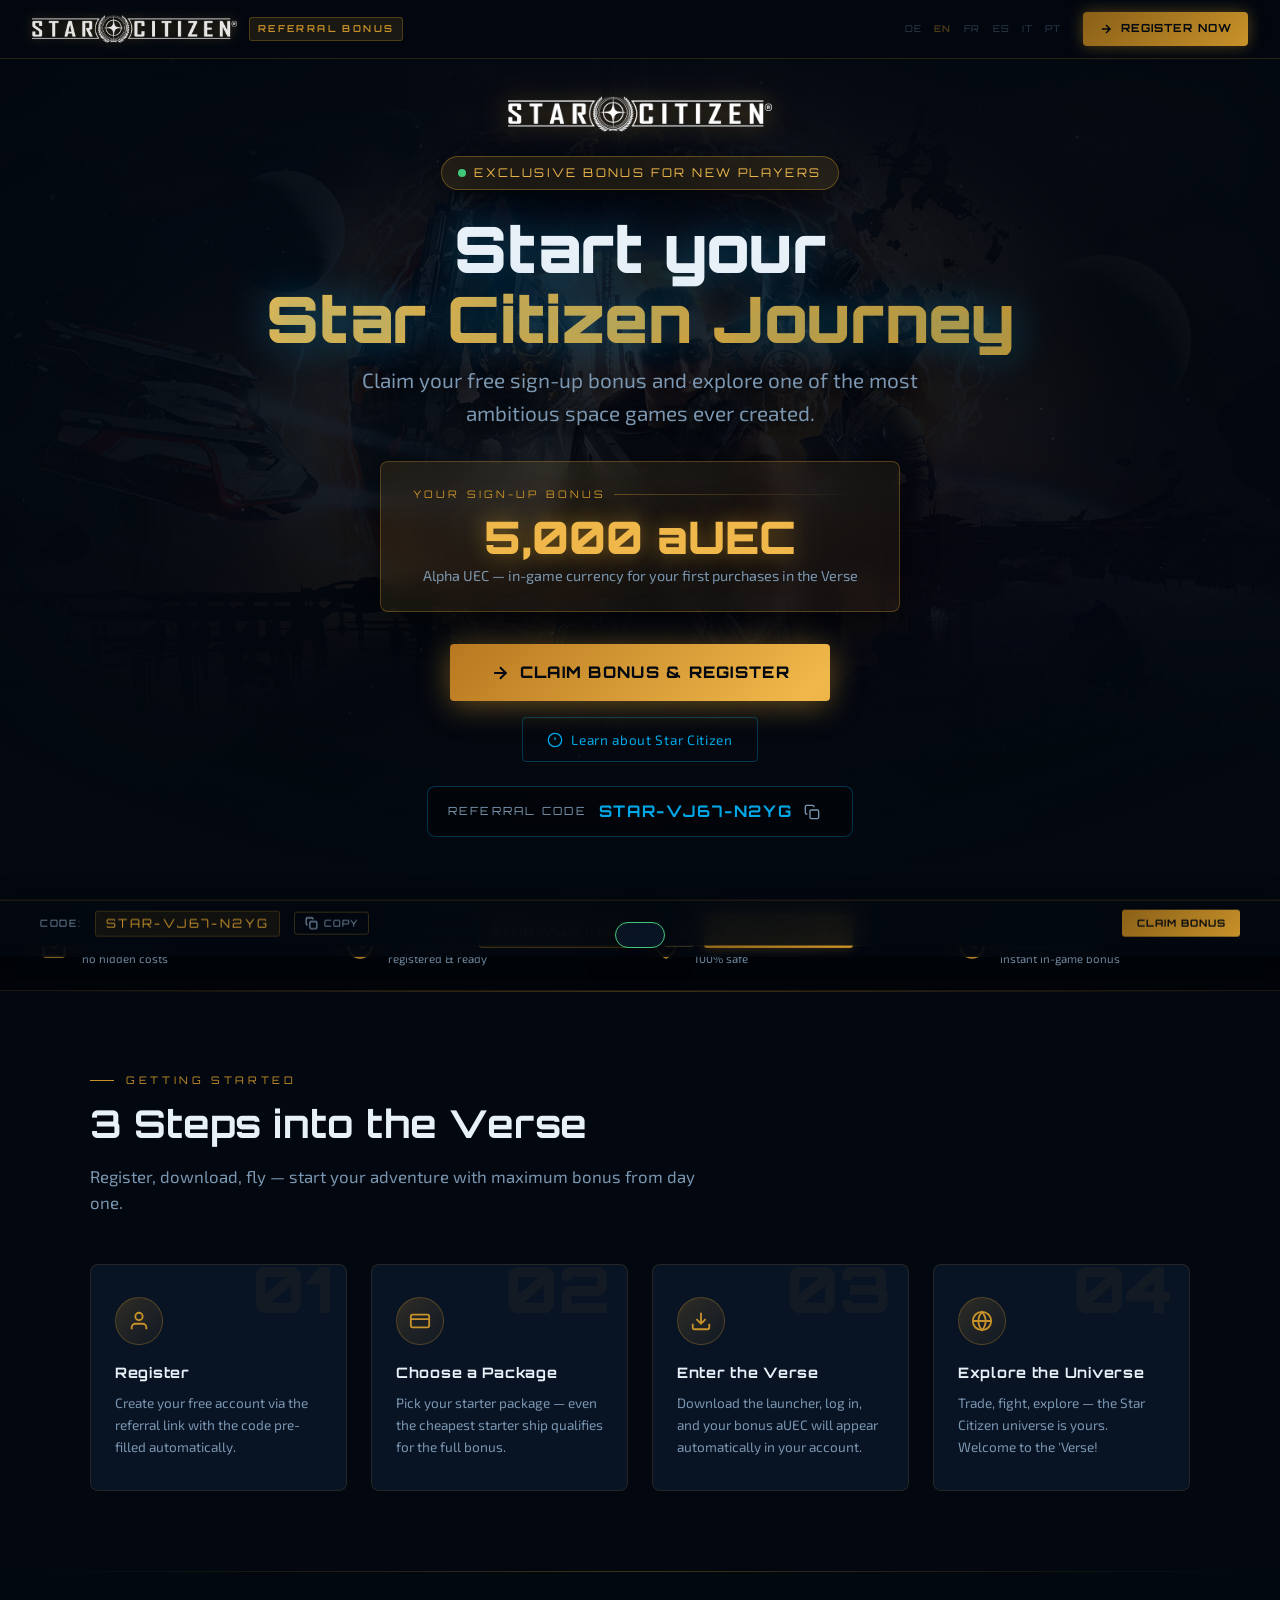
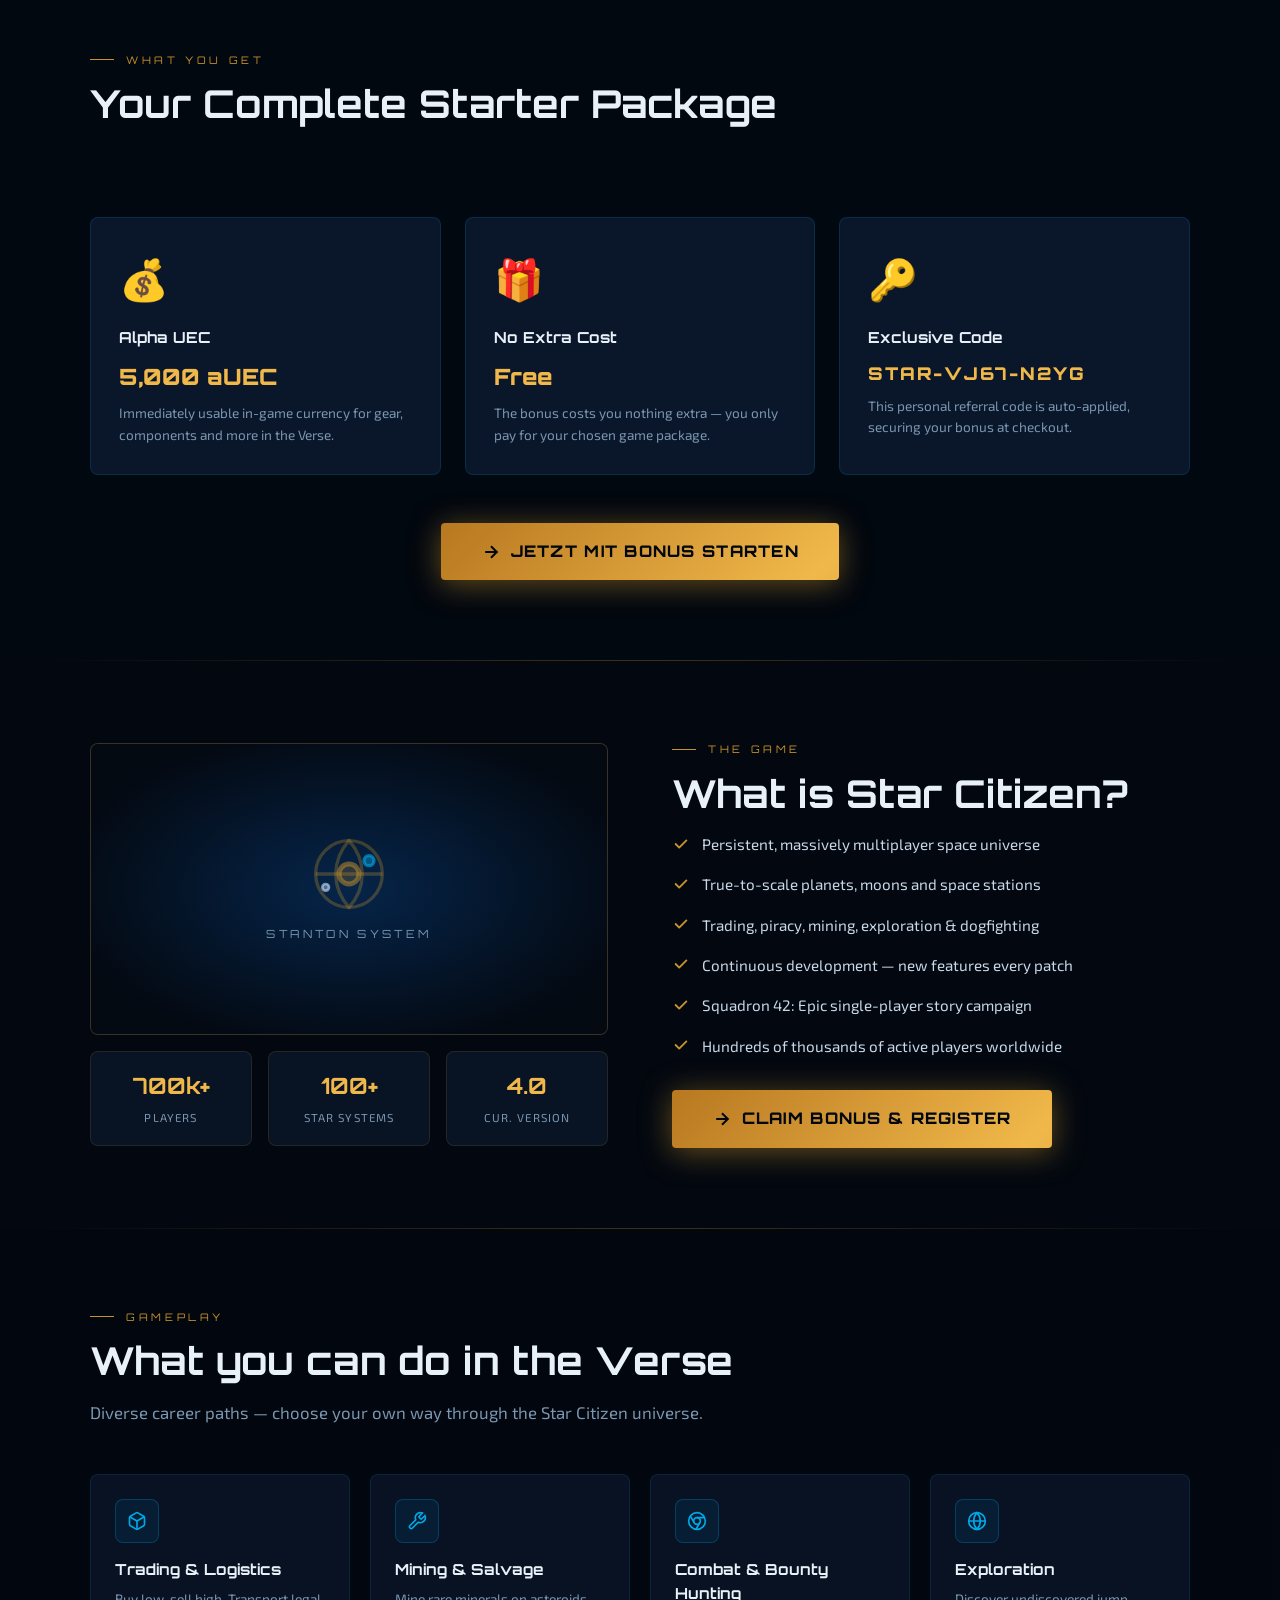
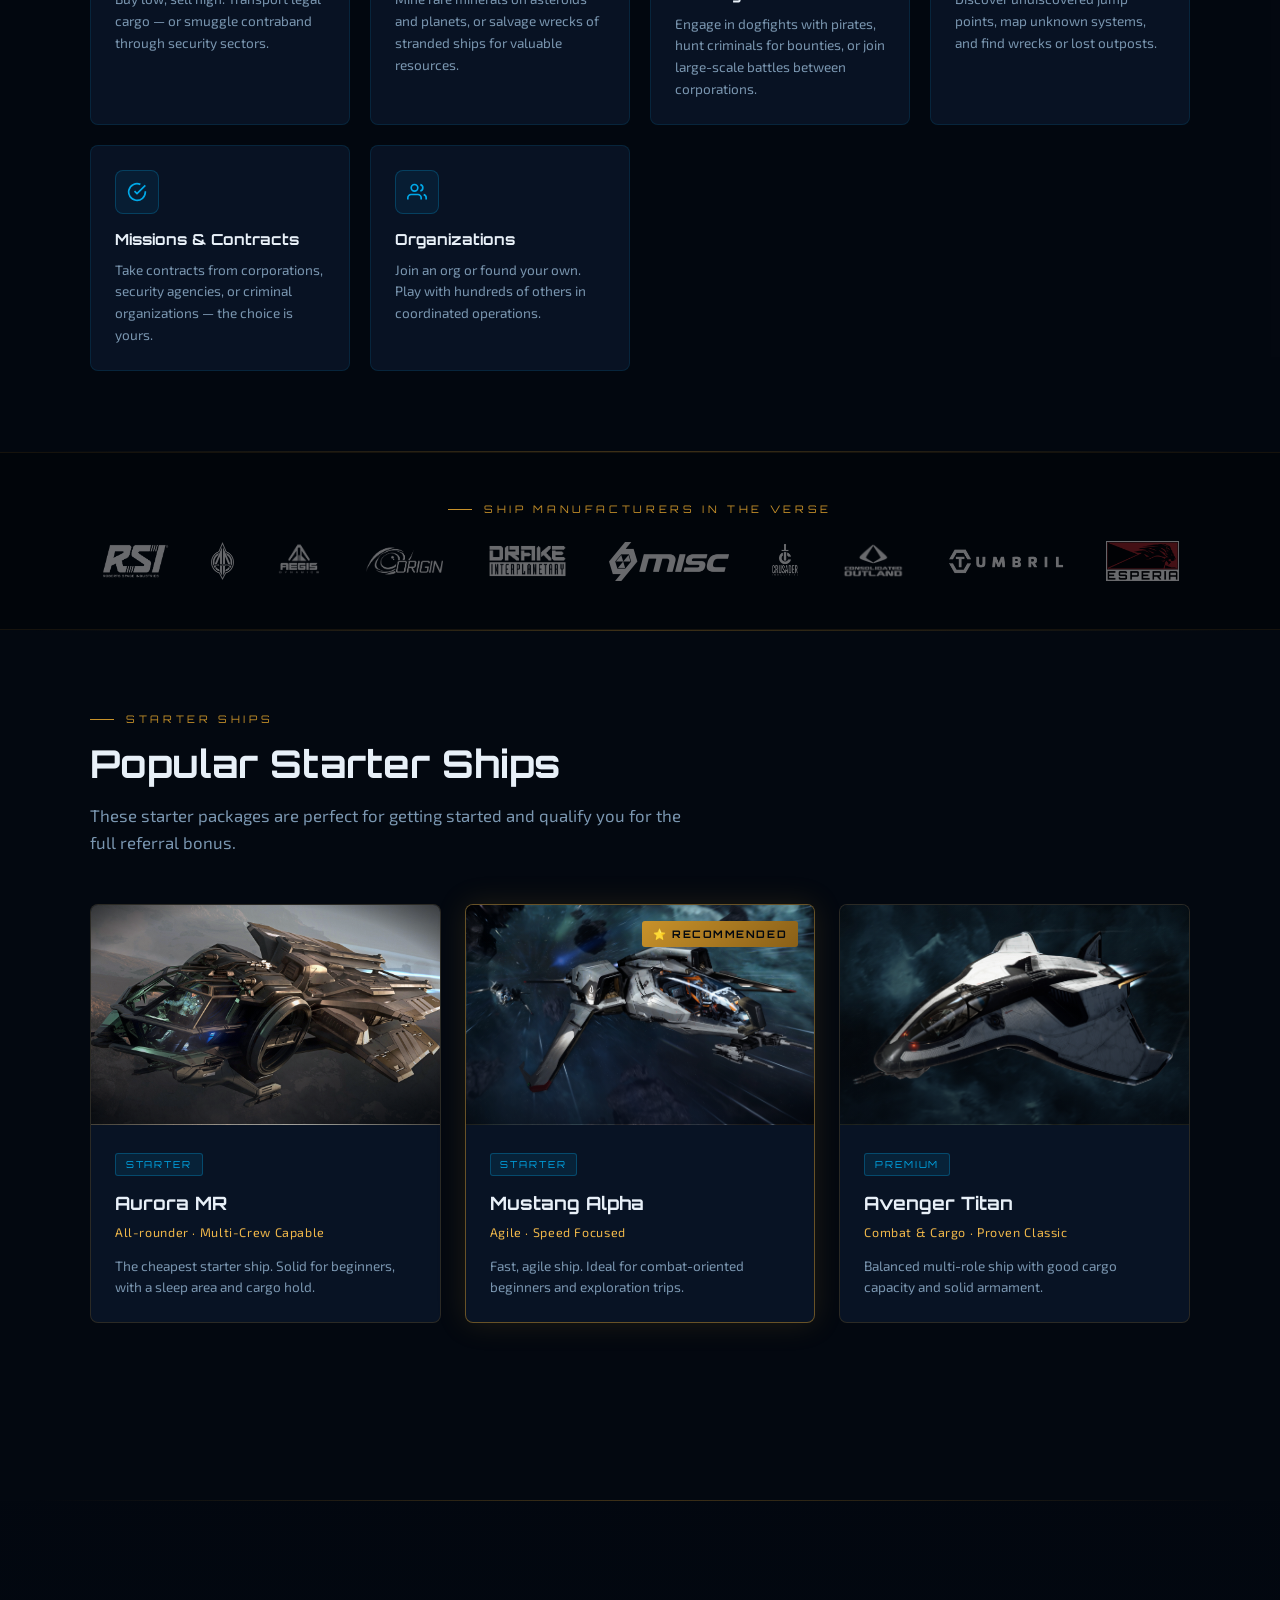
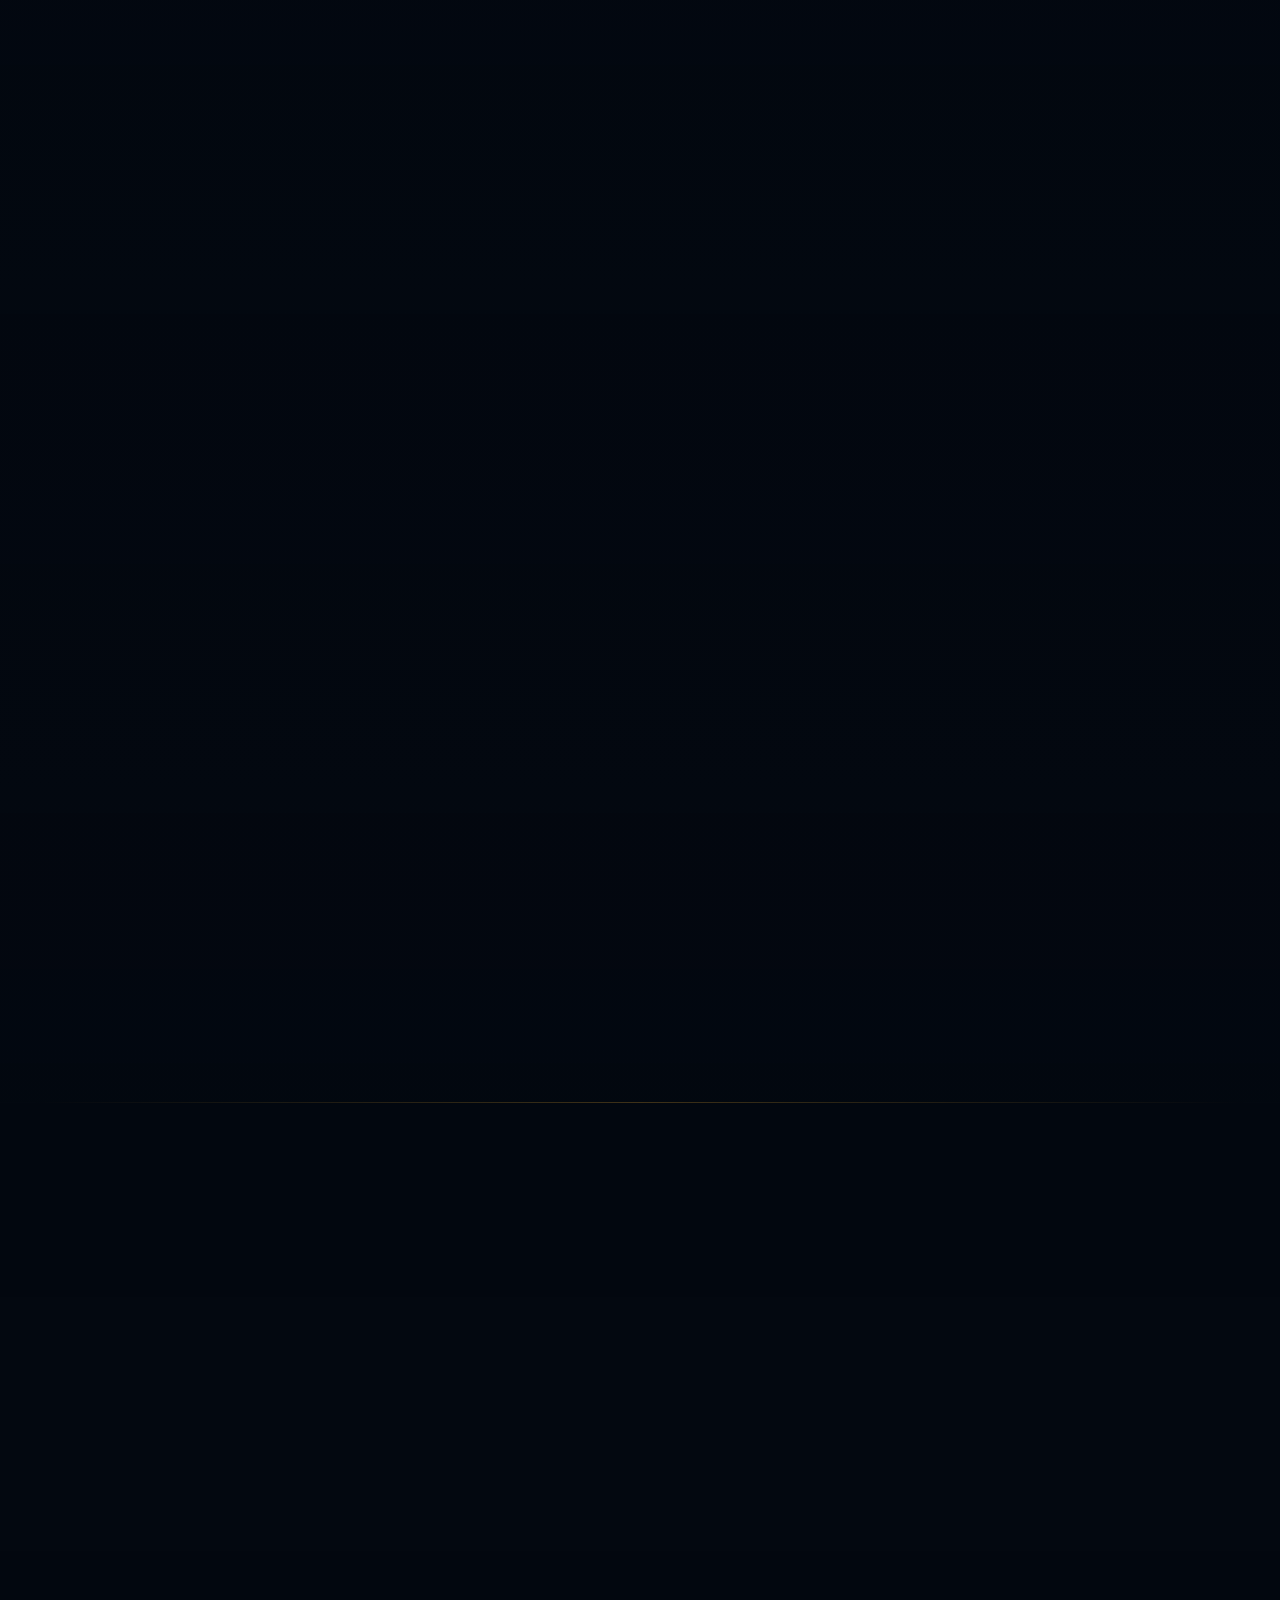
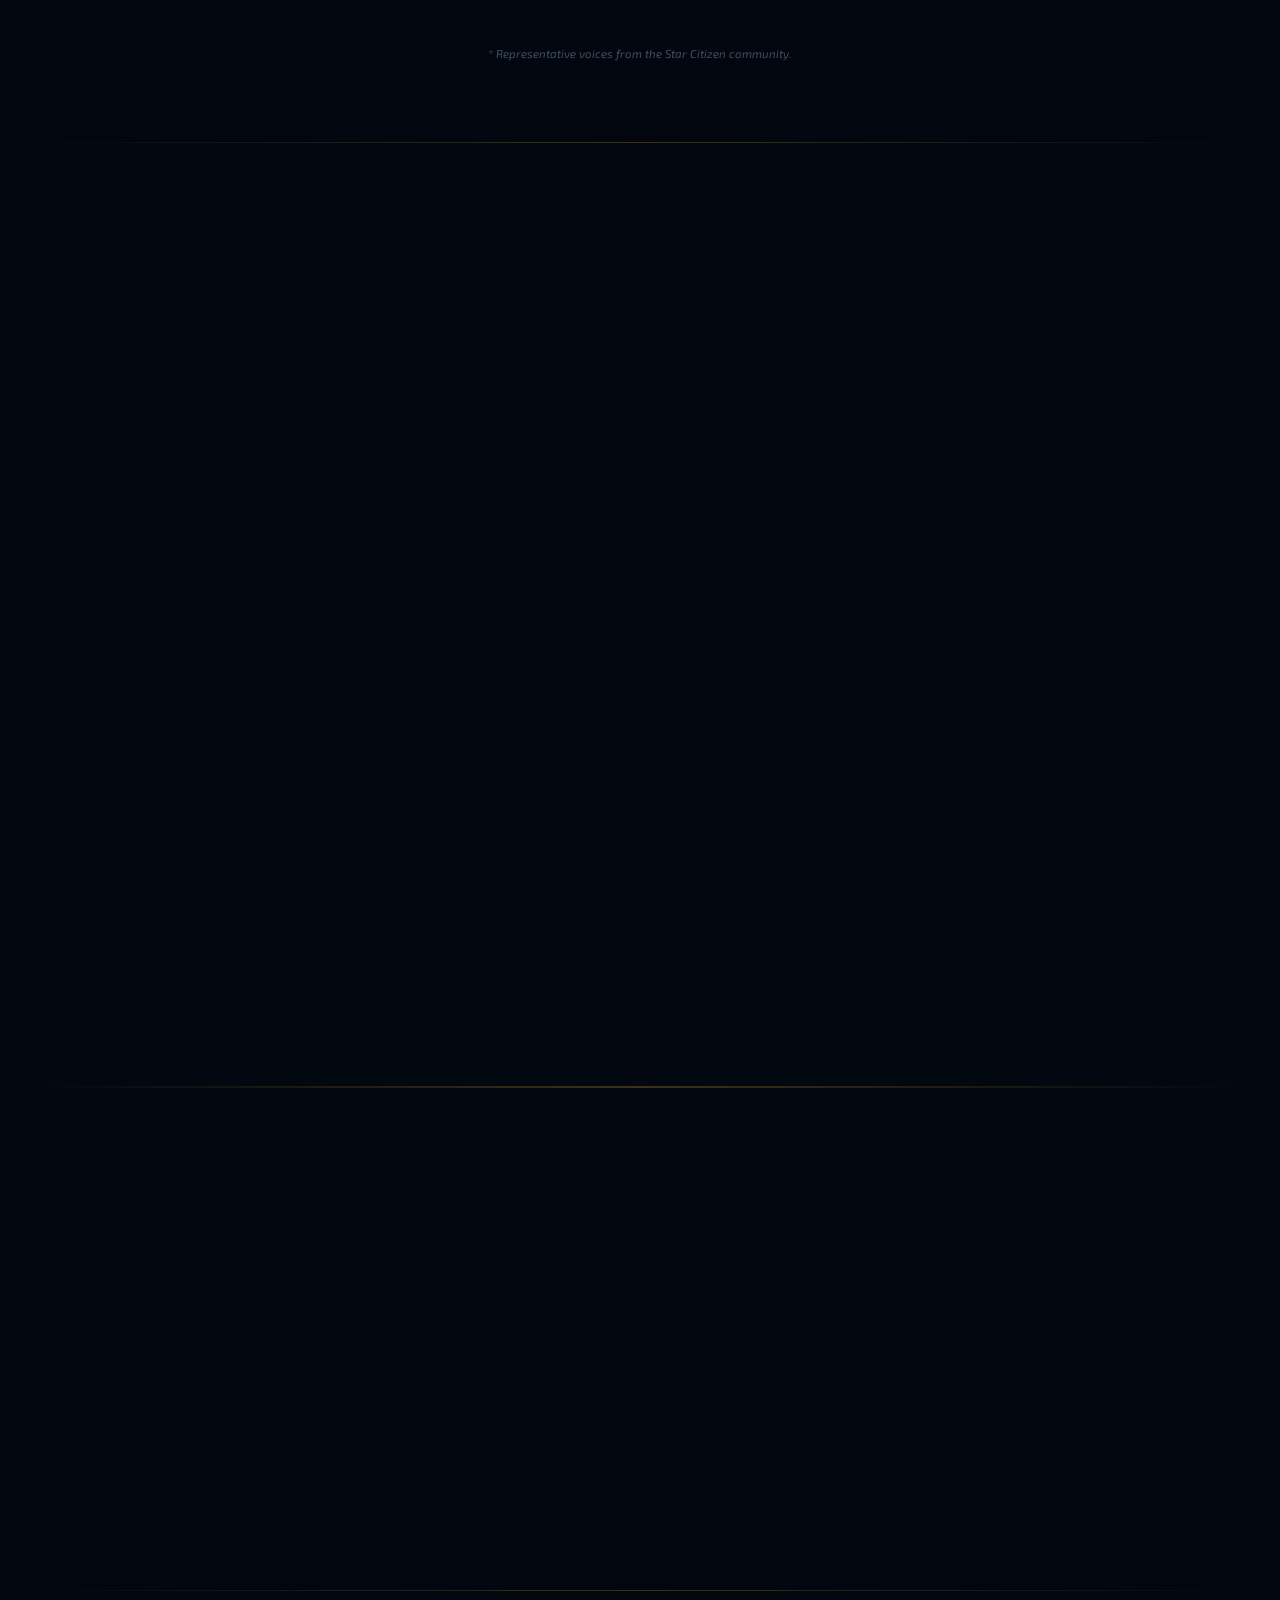
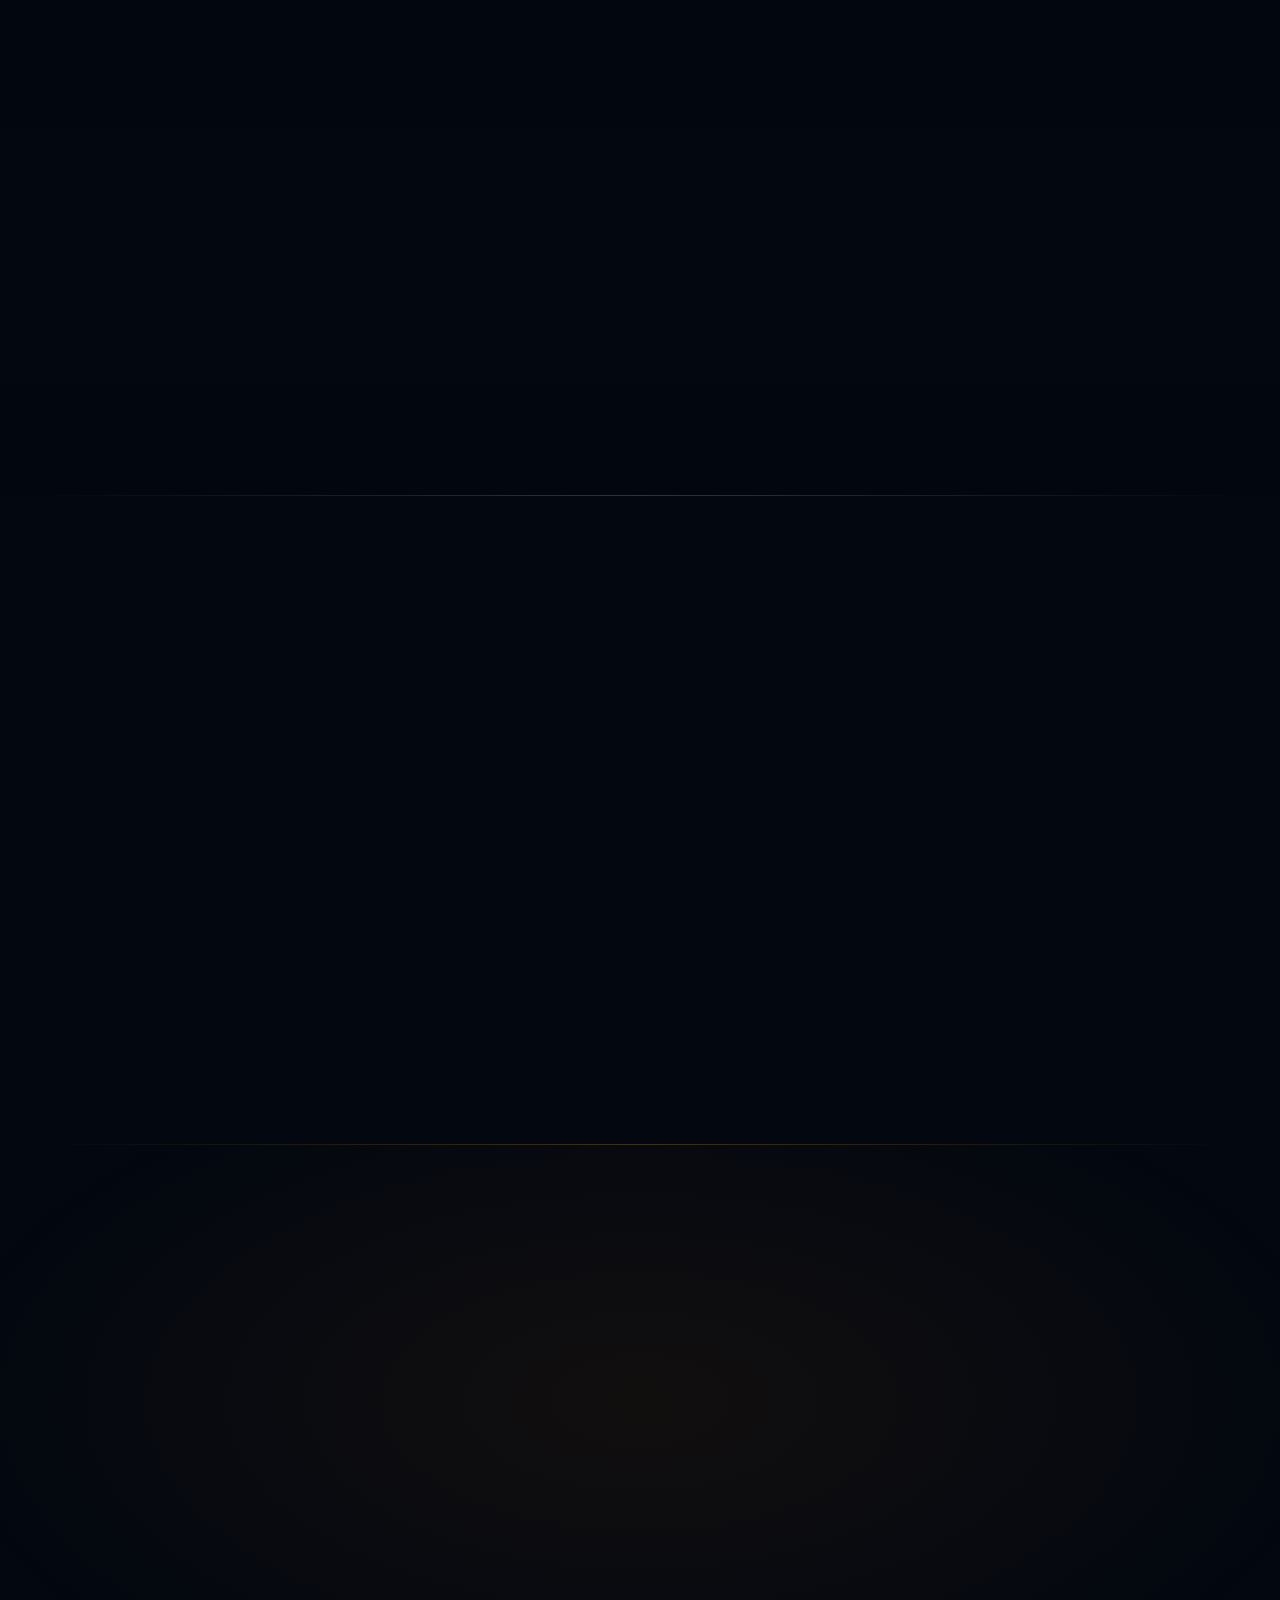
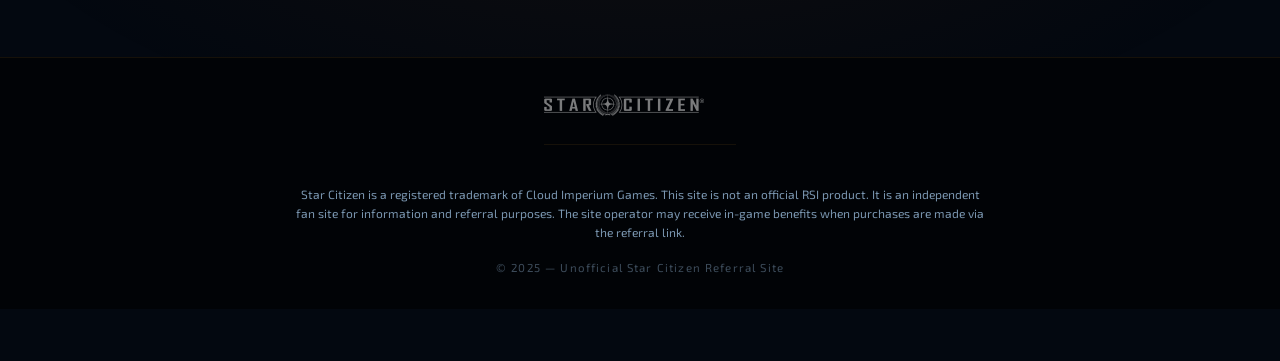
==== commit 4464218c: "Add sticky referral bar, fix news loader, refine lang switcher - Sticky bottom bar: referral code + " ====
--- a/index.html
+++ b/index.html
@@ -987,5 +987,19 @@
 </div>
 
 <script src="js/main.js"></script>
+
+<!-- STICKY REFERRAL BAR -->
+<div class="sticky-bar" id="sticky-bar" aria-label="Referral Code Bar">
+  <div class="sticky-bar-inner">
+    <span class="sticky-bar-label" id="sticky-bar-label">Referral Code</span>
+    <code class="sticky-bar-code">STAR-VJ67-N2YG</code>
+    <button class="sticky-bar-copy" onclick="copyCode()" aria-label="Code kopieren" id="sticky-bar-btn">
+      <svg xmlns="http://www.w3.org/2000/svg" width="13" height="13" viewBox="0 0 24 24" fill="none" stroke="currentColor" stroke-width="2" aria-hidden="true"><rect x="9" y="9" width="13" height="13" rx="2"/><path d="M5 15H4a2 2 0 01-2-2V4a2 2 0 012-2h9a2 2 0 012 2v1"/></svg>
+      <span id="sticky-bar-btn-text">Copy</span>
+    </button>
+    <a class="sticky-bar-cta referral-link" href="https://www.robertsspaceindustries.com/enlist?referral=STAR-VJ67-N2YG" target="_blank" rel="noopener" id="sticky-bar-cta-text">Jetzt registrieren</a>
+  </div>
+</div>
+
 </body>
 </html>
--- a/css/style.css
+++ b/css/style.css
@@ -118,38 +118,36 @@
   display: flex; align-items: center; gap: 1rem;
 }
 
-/* Language Switcher — discreet */
+/* Language Switcher — minimal */
 .lang-switcher {
-  display: flex; gap: 0.15rem;
+  display: flex; gap: 0.1rem;
   background: transparent;
   border: none;
-  border-radius: 0;
   padding: 0;
-  opacity: 0.55;
-  transition: opacity 0.25s;
-}
-
-.lang-switcher:hover { opacity: 1; }
+  opacity: 0.38;
+  transition: opacity 0.3s;
+}
+
+.lang-switcher:hover { opacity: 0.85; }
 
 .lang-btn {
   background: none; border: none;
   color: var(--text-dim);
-  font-size: 0.62rem;
-  font-family: 'Orbitron', sans-serif;
-  letter-spacing: 0.12em;
+  font-size: 0.58rem;
+  font-family: 'Orbitron', sans-serif;
+  letter-spacing: 0.08em;
   cursor: pointer;
-  padding: 0.2rem 0.4rem;
+  padding: 0.15rem 0.35rem;
   border-radius: 2px;
-  transition: color 0.15s, background 0.15s;
-  text-transform: uppercase;
-  font-weight: 500;
-}
-
-.lang-btn:hover { color: var(--white); }
+  transition: color 0.15s;
+  text-transform: uppercase;
+  font-weight: 400;
+}
+
+.lang-btn:hover { color: var(--white); opacity: 1; }
 
 .lang-btn.active {
   color: var(--gold);
-  background: rgba(200,146,42,0.08);
   font-weight: 600;
 }
 
@@ -1825,3 +1823,101 @@
 @media (max-width: 380px) {
   .sticky-cta-code { font-size: 0.6rem; letter-spacing: 0.05em; }
 }
+
+/* ── STICKY REFERRAL BAR ── */
+.sticky-bar {
+  position: fixed;
+  bottom: 0; left: 0; right: 0;
+  z-index: 200;
+  background: rgba(3,8,16,0.88);
+  border-top: 1px solid rgba(200,146,42,0.18);
+  backdrop-filter: blur(14px);
+  -webkit-backdrop-filter: blur(14px);
+  padding: 0.55rem 1.5rem;
+  transform: translateY(100%);
+  transition: transform 0.4s ease;
+}
+
+.sticky-bar.visible { transform: translateY(0); }
+
+.sticky-bar-inner {
+  max-width: 1200px;
+  margin: 0 auto;
+  display: flex;
+  align-items: center;
+  gap: 0.85rem;
+  flex-wrap: wrap;
+}
+
+.sticky-bar-label {
+  font-family: 'Orbitron', sans-serif;
+  font-size: 0.6rem;
+  letter-spacing: 0.18em;
+  text-transform: uppercase;
+  color: var(--text-dim);
+  white-space: nowrap;
+}
+
+.sticky-bar-code {
+  font-family: 'Orbitron', sans-serif;
+  font-size: 0.75rem;
+  letter-spacing: 0.2em;
+  color: var(--gold);
+  background: rgba(200,146,42,0.08);
+  border: 1px solid rgba(200,146,42,0.2);
+  padding: 0.15rem 0.6rem;
+  border-radius: 3px;
+  white-space: nowrap;
+}
+
+.sticky-bar-copy {
+  display: inline-flex; align-items: center; gap: 0.35rem;
+  background: none;
+  border: 1px solid rgba(200,146,42,0.25);
+  color: var(--text-dim);
+  font-family: 'Orbitron', sans-serif;
+  font-size: 0.58rem;
+  letter-spacing: 0.12em;
+  text-transform: uppercase;
+  padding: 0.25rem 0.65rem;
+  border-radius: 3px;
+  cursor: pointer;
+  transition: color 0.2s, border-color 0.2s;
+  white-space: nowrap;
+}
+
+.sticky-bar-copy:hover {
+  color: var(--gold);
+  border-color: rgba(200,146,42,0.5);
+}
+
+.sticky-bar-cta {
+  margin-left: auto;
+  display: inline-flex; align-items: center;
+  background: linear-gradient(135deg, var(--gold-dark), var(--gold));
+  color: var(--dark);
+  font-family: 'Orbitron', sans-serif;
+  font-size: 0.62rem;
+  font-weight: 700;
+  letter-spacing: 0.1em;
+  text-transform: uppercase;
+  text-decoration: none;
+  padding: 0.35rem 0.9rem;
+  border-radius: 3px;
+  white-space: nowrap;
+  transition: filter 0.2s, box-shadow 0.2s;
+}
+
+.sticky-bar-cta:hover {
+  filter: brightness(1.1);
+  box-shadow: 0 0 12px rgba(200,146,42,0.4);
+}
+
+body { padding-bottom: 52px; }
+
+@media (max-width: 600px) {
+  .sticky-bar { padding: 0.5rem 1rem; }
+  .sticky-bar-label { display: none; }
+  .sticky-bar-inner { gap: 0.6rem; }
+  body { padding-bottom: 56px; }
+}
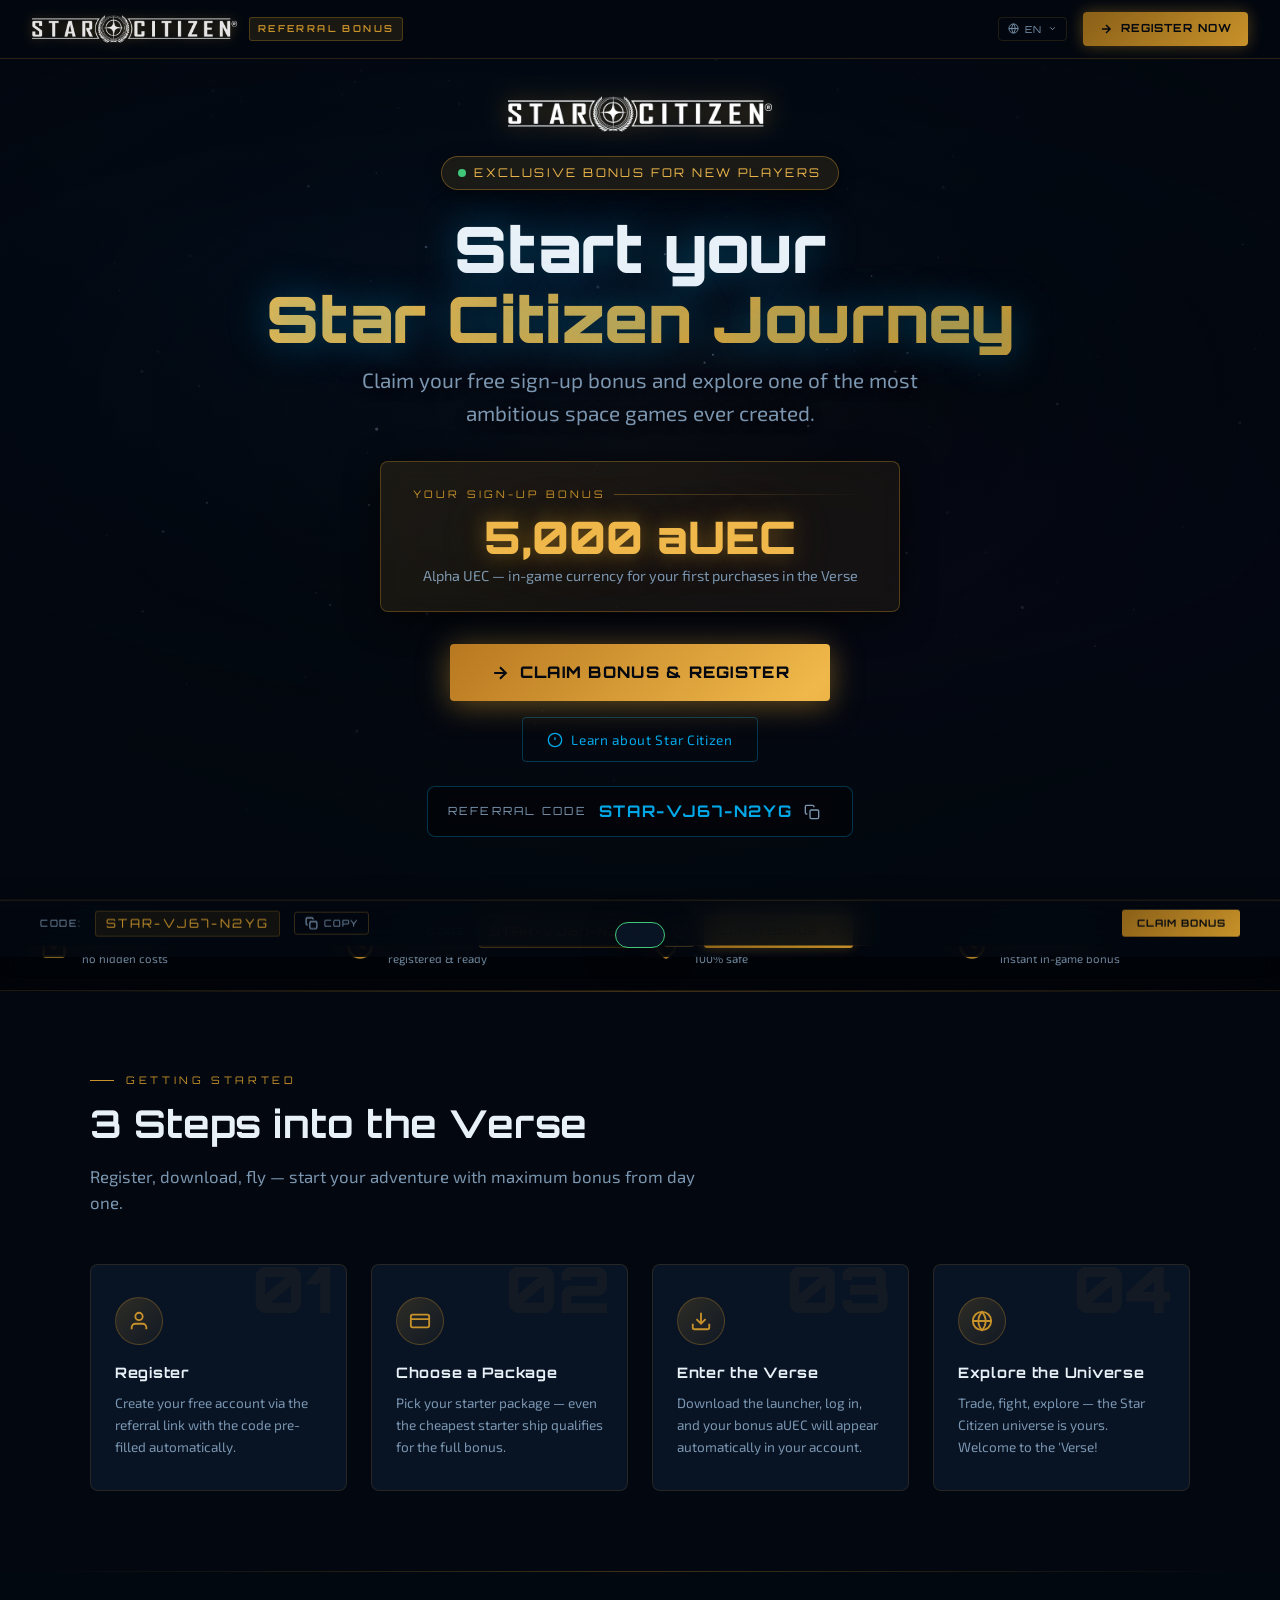
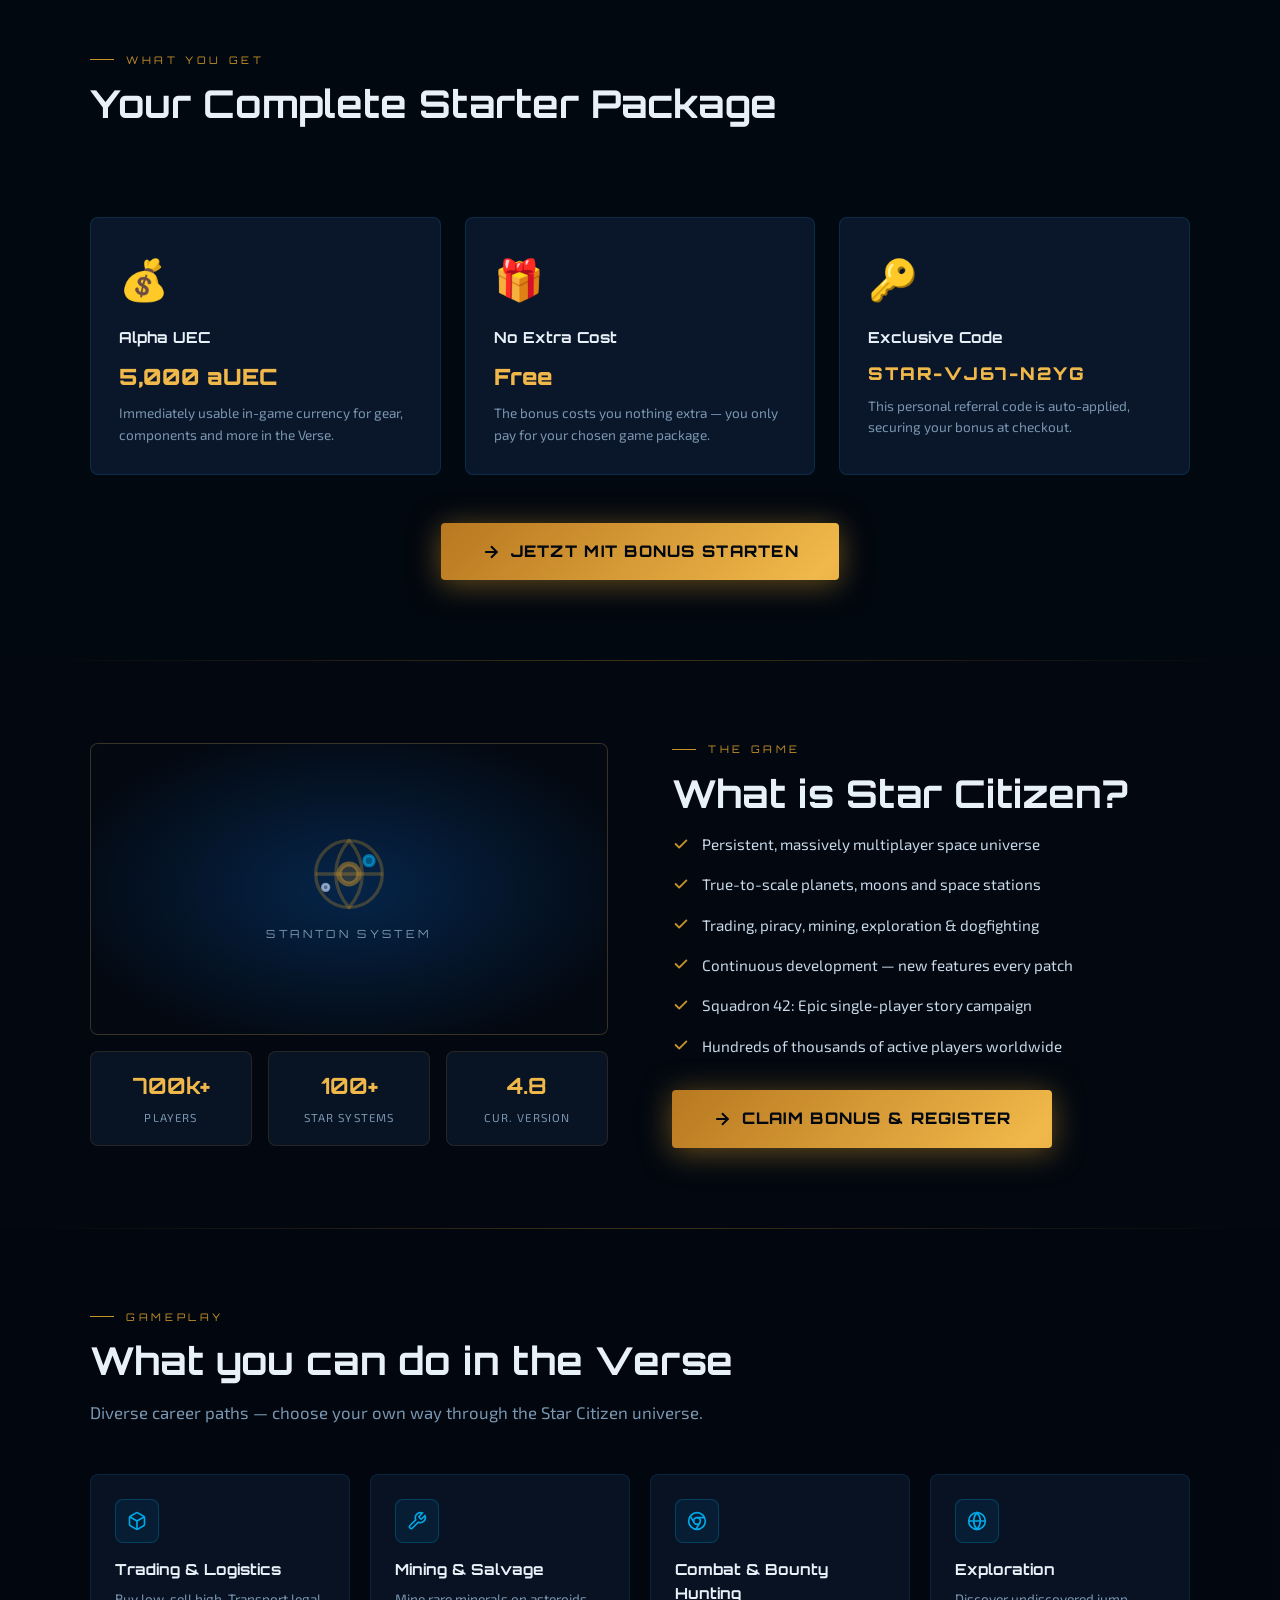
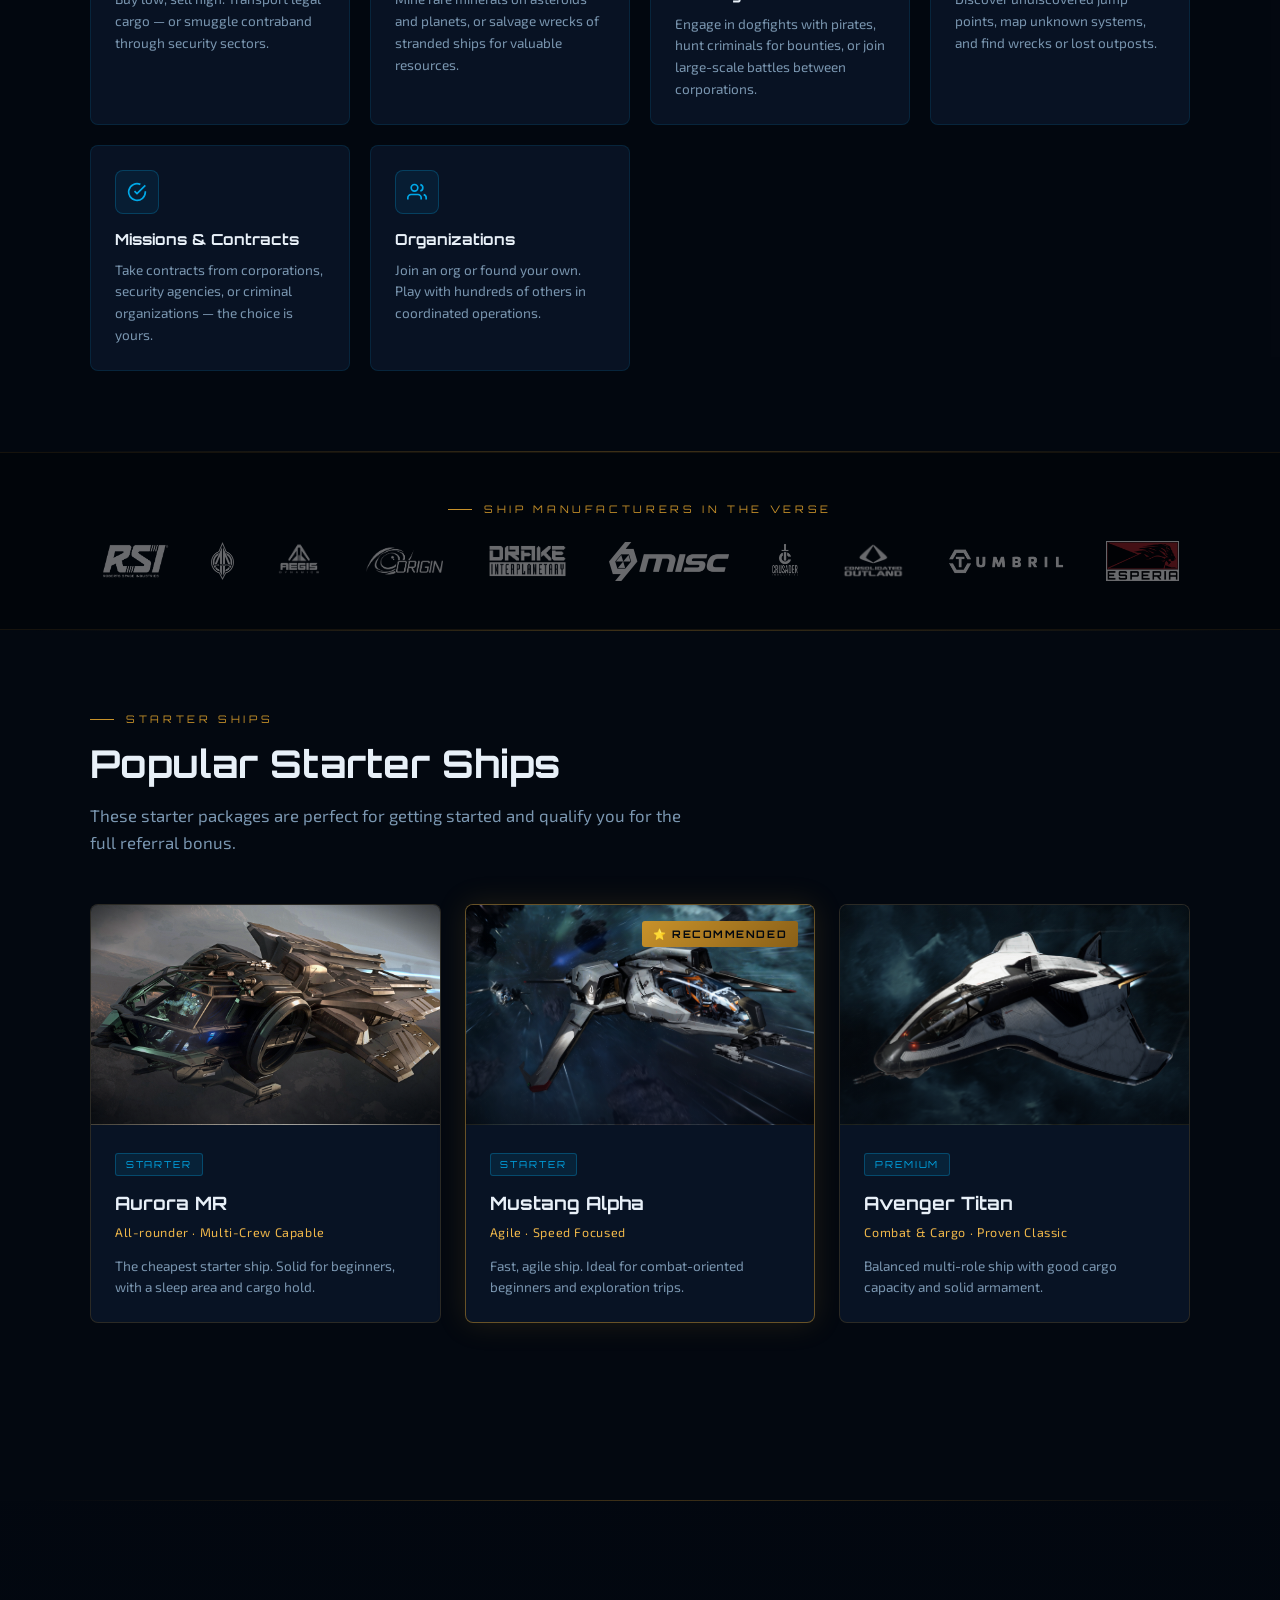
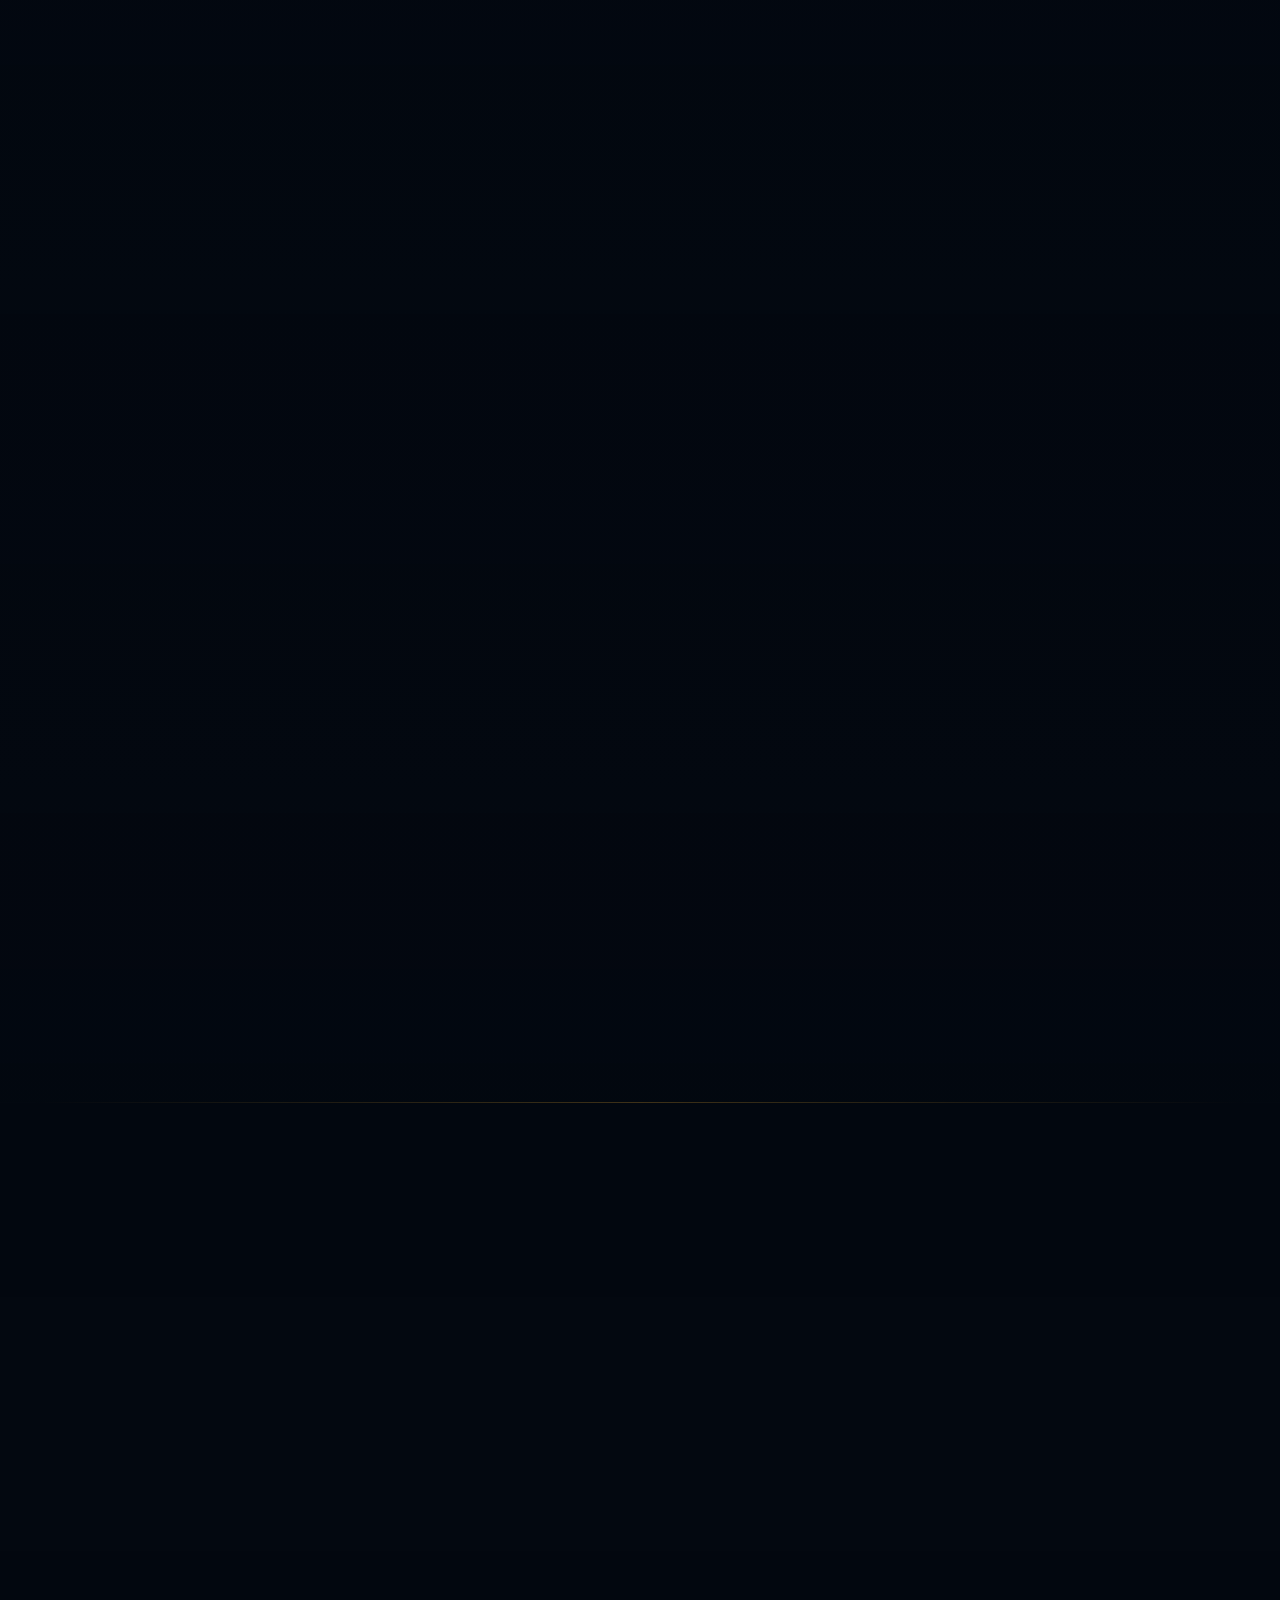
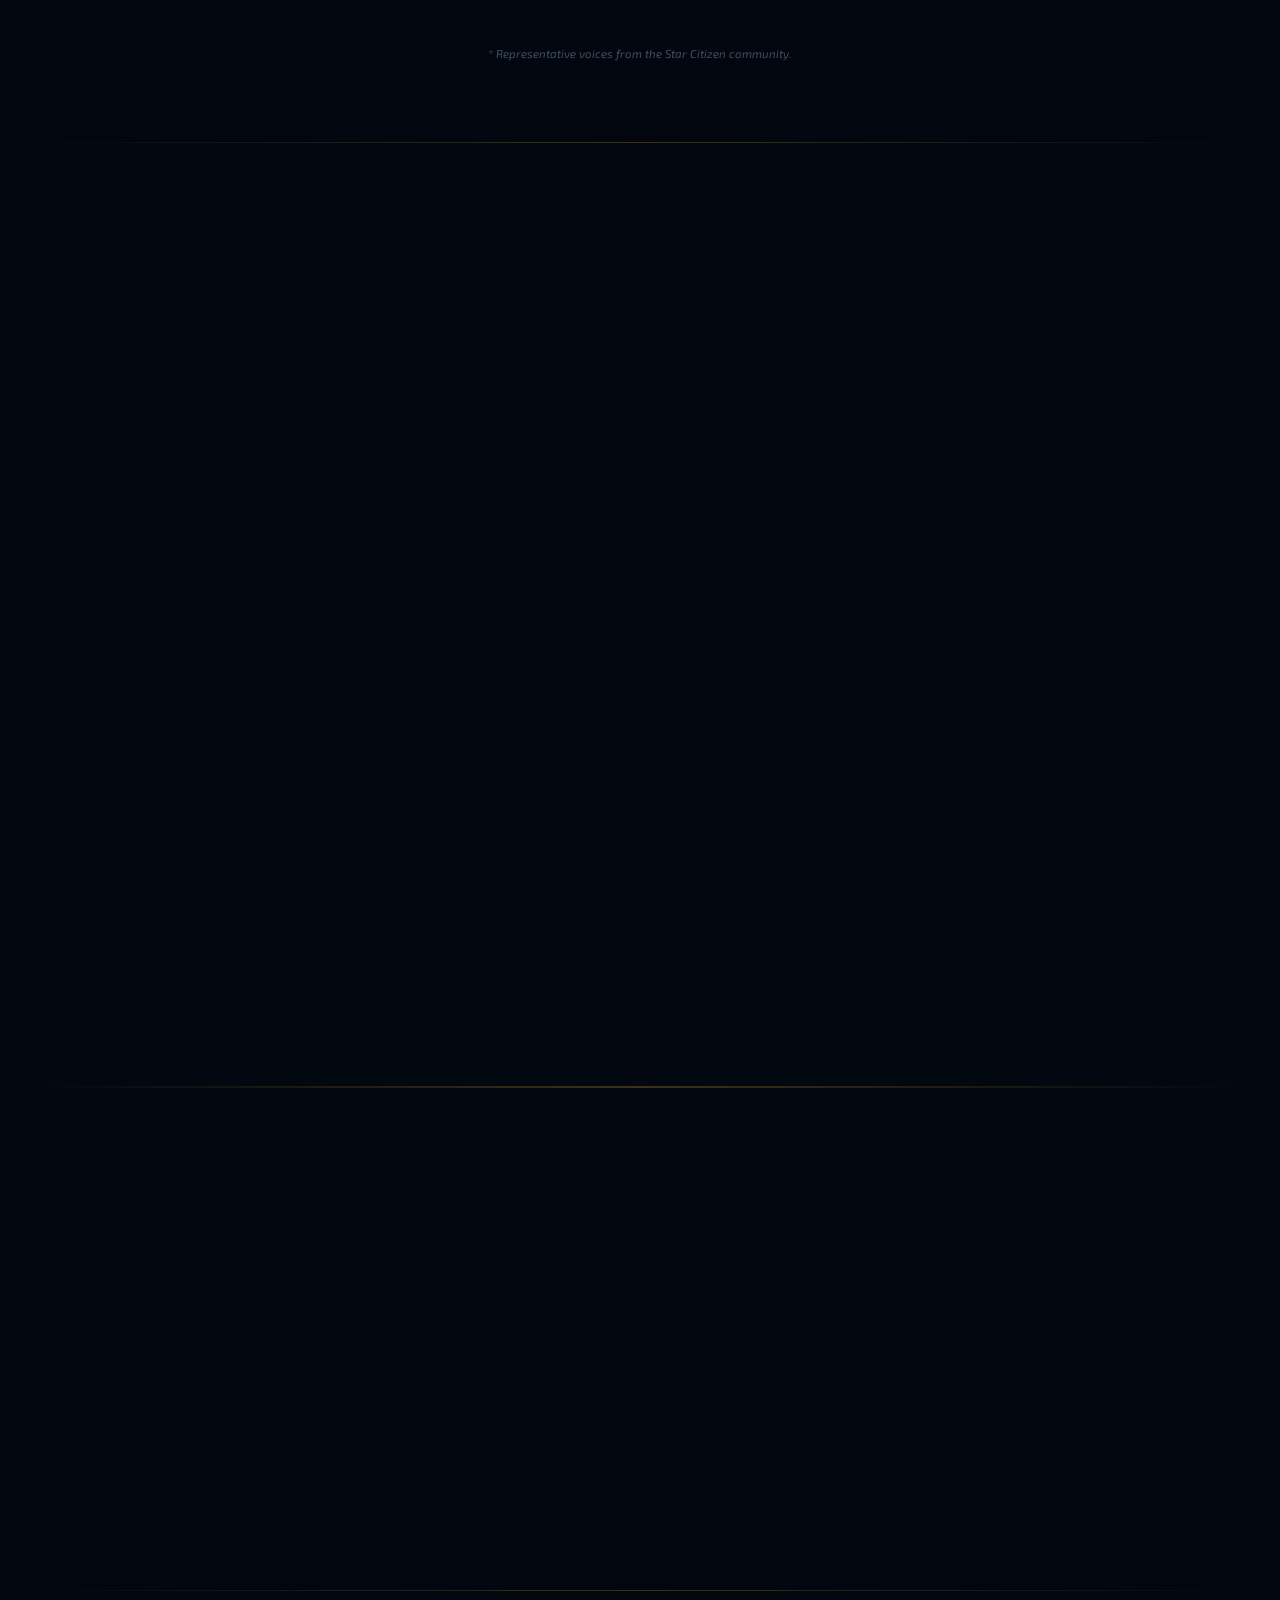
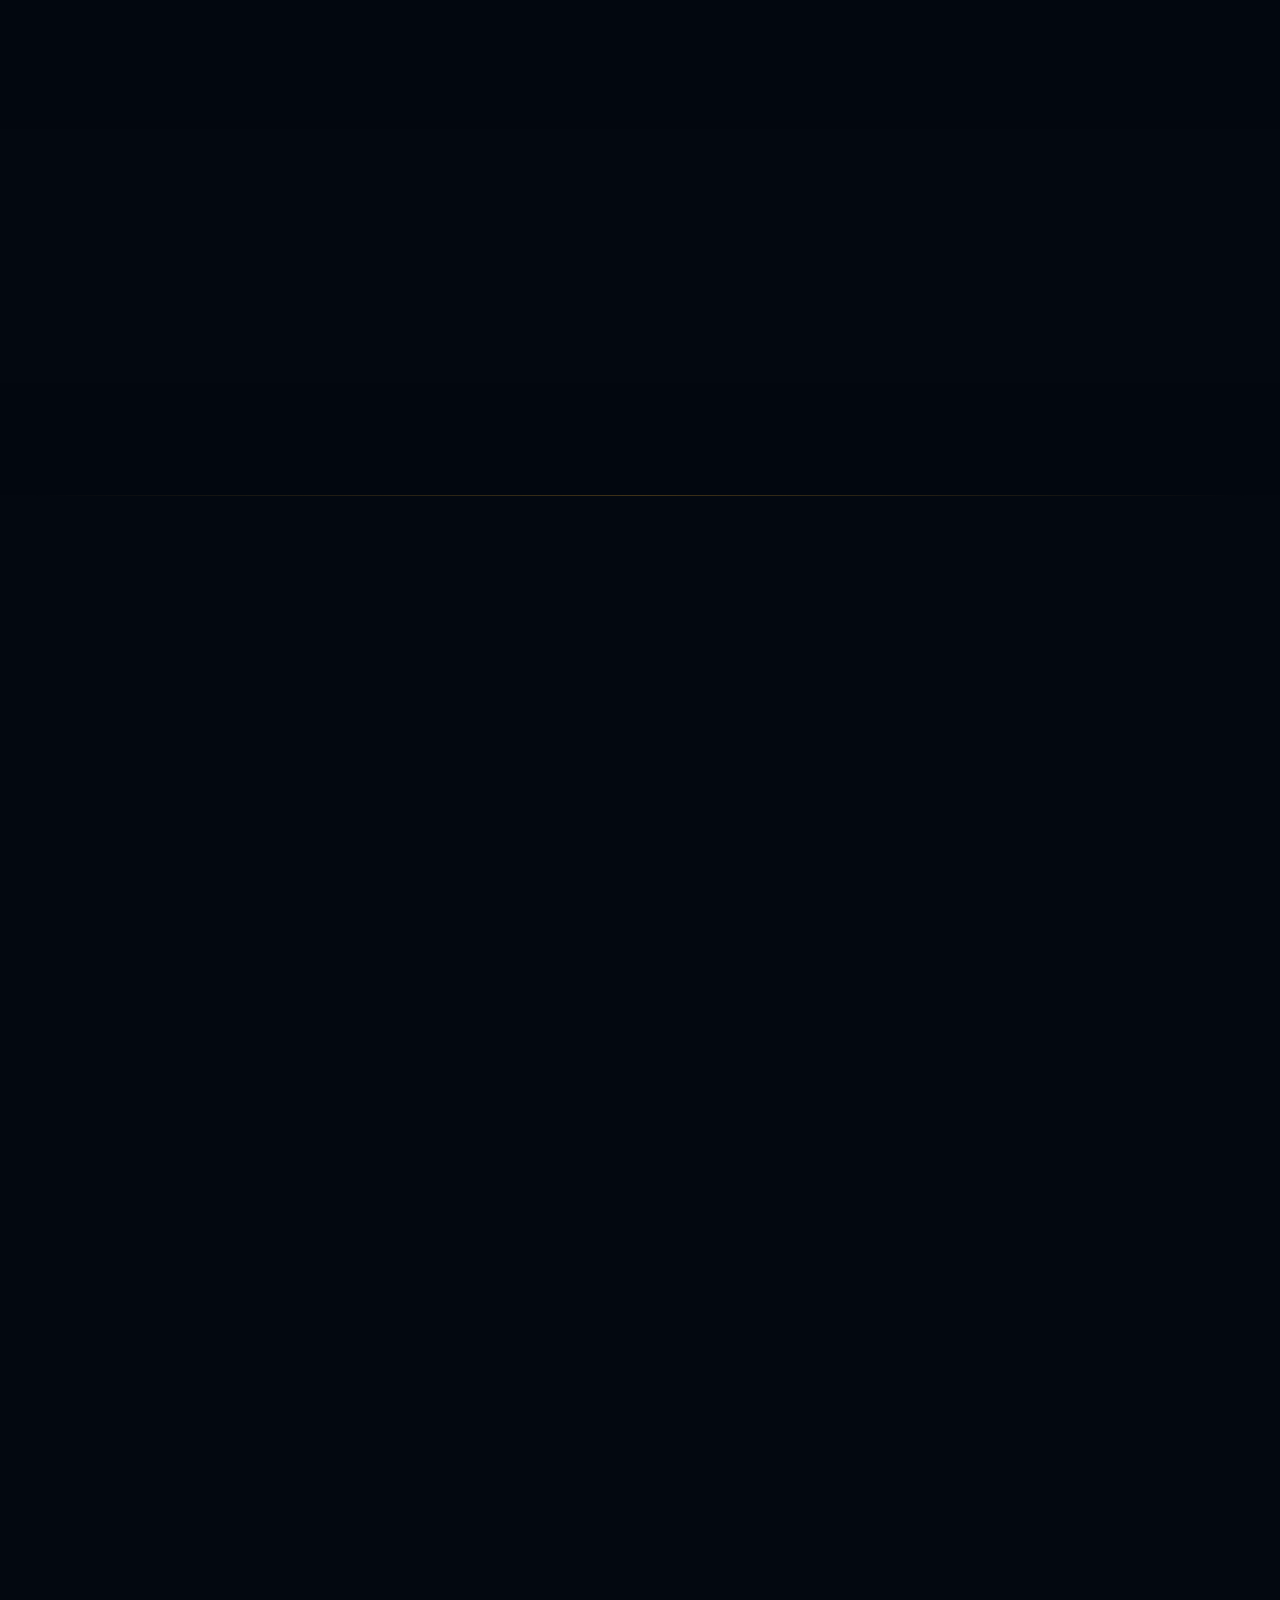
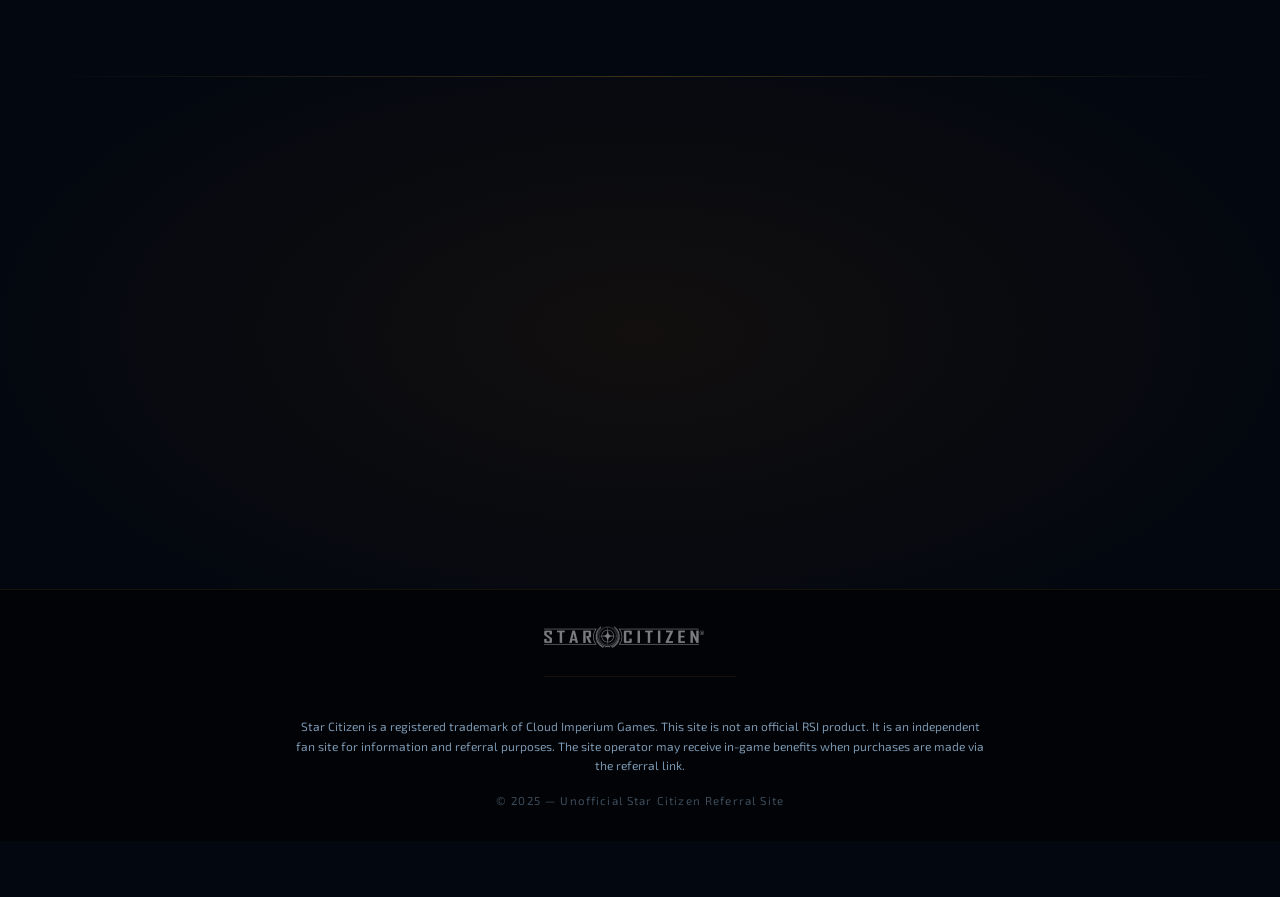
==== commit ea50b800: "Language dropdown, static news cards 4.2–4.8, width fix, mobile sticky bar - Lang switcher replaced " ====
--- a/index.html
+++ b/index.html
@@ -155,7 +155,7 @@
         "name": "Wann erscheint Star Citizen Version 1.0?",
         "acceptedAnswer": {
           "@type": "Answer",
-          "text": "Es gibt kein offizielles Release-Datum für Star Citizen 1.0. Das Spiel befindet sich in der Alpha-Phase, ist aber bereits vollständig spielbar. Version 4.0 (2025) markiert den bisher ausgereiftesten Stand der Entwicklung."
+          "text": "Es gibt kein offizielles Release-Datum für Star Citizen 1.0. Das Spiel befindet sich in der Alpha-Phase, ist aber bereits vollständig spielbar. Version 4.8 (2026) markiert den bisher ausgereiftesten Stand der Entwicklung."
         }
       }
     ]
@@ -257,13 +257,21 @@
     </a>
 
     <nav class="header-actions" role="navigation" aria-label="Language and CTA">
-      <div class="lang-switcher" role="group" aria-label="Language selection">
-        <button class="lang-btn" data-lang="de" aria-label="Deutsch">DE</button>
-        <button class="lang-btn" data-lang="en" aria-label="English">EN</button>
-        <button class="lang-btn" data-lang="fr" aria-label="Français">FR</button>
-        <button class="lang-btn" data-lang="es" aria-label="Español">ES</button>
-        <button class="lang-btn" data-lang="it" aria-label="Italiano">IT</button>
-        <button class="lang-btn" data-lang="pt" aria-label="Português">PT</button>
+      <!-- Language Dropdown -->
+      <div class="lang-dropdown" id="lang-dropdown">
+        <button class="lang-drop-btn" id="lang-drop-btn" aria-haspopup="listbox" aria-expanded="false">
+          <svg xmlns="http://www.w3.org/2000/svg" width="11" height="11" viewBox="0 0 24 24" fill="none" stroke="currentColor" stroke-width="2" aria-hidden="true"><circle cx="12" cy="12" r="10"/><line x1="2" y1="12" x2="22" y2="12"/><path d="M12 2a15.3 15.3 0 010 20M12 2a15.3 15.3 0 000 20"/></svg>
+          <span id="lang-current-label">DE</span>
+          <svg class="lang-chevron" xmlns="http://www.w3.org/2000/svg" width="9" height="9" viewBox="0 0 24 24" fill="none" stroke="currentColor" stroke-width="2.5" aria-hidden="true"><polyline points="6 9 12 15 18 9"/></svg>
+        </button>
+        <div class="lang-drop-menu" id="lang-drop-menu" role="listbox" aria-label="Language">
+          <button class="lang-option" data-lang="de" role="option">DE — Deutsch</button>
+          <button class="lang-option" data-lang="en" role="option">EN — English</button>
+          <button class="lang-option" data-lang="fr" role="option">FR — Français</button>
+          <button class="lang-option" data-lang="es" role="option">ES — Español</button>
+          <button class="lang-option" data-lang="it" role="option">IT — Italiano</button>
+          <button class="lang-option" data-lang="pt" role="option">PT — Português</button>
+        </div>
       </div>
       <a href="https://www.robertsspaceindustries.com/enlist?referral=STAR-VJ67-N2YG"
          class="header-cta referral-link"
@@ -814,7 +822,7 @@
           <h3 id="guide1-title">Was ist Star Citizen — und warum jetzt?</h3>
           <div class="guide-block-body" id="guide1-body">
             <p>Star Citizen ist mehr als ein Spiel — es ist ein lebendiges, persistentes Universum, das sich ständig weiterentwickelt. Entwickelt von Cloud Imperium Games unter der Leitung von Chris Roberts (bekannt aus Wing Commander), hat Star Citizen die Grenzen dessen, was in einem Weltraumspiel möglich ist, immer wieder neu definiert.</p>
-            <p>Mit <strong>Version 4.0</strong> hat das Spiel einen Meilenstein erreicht: Mehrsystem-Reisen, massiv verbessertes Server-Meshing und eine Dichte an Content, die das Spiel heute schon für hunderte Stunden Spielzeit sorgt — trotz laufender Entwicklung.</p>
+            <p>Mit <strong>Version 4.8</strong> hat das Spiel einen Meilenstein erreicht: Mehrsystem-Reisen, massiv verbessertes Server-Meshing und eine Dichte an Content, die das Spiel heute schon für hunderte Stunden Spielzeit sorgt — trotz laufender Entwicklung.</p>
             <p>Wer jetzt einsteigt, profitiert von der besten Version, die Star Citizen je hatte, und kann noch günstig dabei sein, bevor der finale Release die Preise anhebt.</p>
           </div>
         </article>
@@ -860,7 +868,7 @@
         </div>
         <div class="guide-text-block">
           <h3 id="gt3-title">Lohnt sich der Einstieg in der Alpha?</h3>
-          <p id="gt3-body">Ja — und zwar besonders jetzt. Star Citizen 4.0 ist die stabilste und inhaltsreichste Version, die je erschienen ist. Das Spiel bietet schon heute <strong>hunderte Spielstunden</strong> mit Handel, Missionen, Dogfighting, Mining und Erkundung. Außerdem wächst die Community weiterhin stark, und Früh-Einsteiger können sich jetzt zum günstigsten Preis einsteigen — vor einem möglichen Release-Preisanstieg.</p>
+          <p id="gt3-body">Ja — und zwar besonders jetzt. Star Citizen 4.8 ist die stabilste und inhaltsreichste Version, die je erschienen ist. Das Spiel bietet schon heute <strong>hunderte Spielstunden</strong> mit Handel, Missionen, Dogfighting, Mining und Erkundung. Außerdem wächst die Community weiterhin stark, und Früh-Einsteiger können sich jetzt zum günstigsten Preis einsteigen — vor einem möglichen Release-Preisanstieg.</p>
         </div>
         <div class="guide-text-block">
           <h3 id="gt4-title">Welches Starter-Paket ist das beste für Anfänger?</h3>
@@ -885,20 +893,77 @@
        RSI NEWS / COMM-LINK
   ═════════════════════════════════════════ -->
   <section id="rsi-news" class="news-section" aria-labelledby="news-title">
-    <div class="container">
+    <div class="section-inner">
       <div class="section-tag reveal" aria-hidden="true">
         <span id="news-tag">Comm-Link</span>
       </div>
       <h2 class="section-title reveal" id="news-title"></h2>
       <p class="section-lead reveal" id="news-subtitle"></p>
-      <div class="news-grid reveal" id="news-grid">
-        <div class="news-loading" id="news-loading">
-          <span class="news-spinner"></span>
-          <span id="news-loading-text">Lade aktuelle Meldungen…</span>
-        </div>
+      <div class="news-grid" id="news-grid">
+
+        <article class="news-card reveal">
+          <div class="news-thumb" style="background-image:url('img/4.0_Wallpapers/StarCitizen_4.0_2k_Wallpaper_02.jpg')"></div>
+          <div class="news-body">
+            <time class="news-date">14. Mai 2026</time>
+            <h3 class="news-headline" id="news1-title">Alpha 4.8 — Tactical Strike</h3>
+            <p class="news-excerpt" id="news1-desc">Drake Ironclad, MISC Starlite, Crossbow, Plasma Grenades, Vehicle Loadout System und Tactical Strike Groups. DefenseCon auf ArcCorp.</p>
+            <a href="https://robertsspaceindustries.com/en/comm-link/Patch-Notes/21168-Star-Citizen-Alpha-48" target="_blank" rel="noopener" class="news-read-more" id="news-readmore-label">Weiterlesen →</a>
+          </div>
+        </article>
+
+        <article class="news-card reveal">
+          <div class="news-thumb" style="background-image:url('img/4.0_Wallpapers/StarCitizen_4.0_2k_Wallpaper_04.jpg')"></div>
+          <div class="news-body">
+            <time class="news-date">26. März 2026</time>
+            <h3 class="news-headline" id="news2-title">Alpha 4.7 — Welcome to the Rock</h3>
+            <p class="news-excerpt" id="news2-desc">Breaker Stations: mehrstufige Asteroiden-Missionen, Crafting T0 und die neue Aurora Mk II mit modularem System für Piloten.</p>
+            <a href="https://robertsspaceindustries.com/en/comm-link/Patch-Notes/21085-Star-Citizen-Alpha-47" target="_blank" rel="noopener" class="news-read-more">Weiterlesen →</a>
+          </div>
+        </article>
+
+        <article class="news-card reveal">
+          <div class="news-thumb" style="background-image:url('img/4.0_Wallpapers/StarCitizen_4.0_2k_Wallpaper_01.jpg')"></div>
+          <div class="news-body">
+            <time class="news-date">28. Jan. 2026</time>
+            <h3 class="news-headline" id="news3-title">Alpha 4.6 — Lifeline for Levski</h3>
+            <p class="news-excerpt" id="news3-desc">LAMP-System für Nachtsicht, neue Missionen rund um Levski und umfangreiche Stabilitätsverbesserungen für das Verse.</p>
+            <a href="https://robertsspaceindustries.com/en/comm-link/Patch-Notes/21003-Star-Citizen-Alpha-46" target="_blank" rel="noopener" class="news-read-more">Weiterlesen →</a>
+          </div>
+        </article>
+
+        <article class="news-card reveal">
+          <div class="news-thumb" style="background-image:url('img/Social/SC_20_Wallpaper_1500x500.jpg')"></div>
+          <div class="news-body">
+            <time class="news-date">17. Dez. 2025</time>
+            <h3 class="news-headline" id="news4-title">Alpha 4.5 — Dawn of Engineering</h3>
+            <p class="news-excerpt" id="news4-desc">Engineering-Gameplay: Schiffssysteme managen, Schäden beheben, Vulkan-Renderer-Verbesserungen und experimenteller VR-Support.</p>
+            <a href="https://robertsspaceindustries.com/en/comm-link/Patch-Notes/20899-Star-Citizen-Alpha-45" target="_blank" rel="noopener" class="news-read-more">Weiterlesen →</a>
+          </div>
+        </article>
+
+        <article class="news-card reveal">
+          <div class="news-thumb" style="background-image:url('img/Social/SC_07_Wallpaper_1500x500.jpg')"></div>
+          <div class="news-body">
+            <time class="news-date">16. Aug. 2025</time>
+            <h3 class="news-headline" id="news5-title">Alpha 4.3 — Dark Territory</h3>
+            <p class="news-excerpt" id="news5-desc">Dynamischer Schnee, verbesserte Leitern aus Squadron 42 und erweiterte Wettersysteme für alle Planeten und Monde.</p>
+            <a href="https://robertsspaceindustries.com/en/comm-link/Patch-Notes/20714-Star-Citizen-Alpha-43" target="_blank" rel="noopener" class="news-read-more">Weiterlesen →</a>
+          </div>
+        </article>
+
+        <article class="news-card reveal">
+          <div class="news-thumb" style="background-image:url('img/Social/SC_24_Wallpaper_1500x500.jpg')"></div>
+          <div class="news-body">
+            <time class="news-date">19. Juni 2025</time>
+            <h3 class="news-headline" id="news6-title">Alpha 4.2 — Storm Breaker</h3>
+            <p class="news-excerpt" id="news6-desc">Dynamischer Regen und Radiation-Gameplay: Strahlungszonen, Schutzausrüstung und neue Umweltgefahren in ganz Stanton.</p>
+            <a href="https://robertsspaceindustries.com/en/comm-link/Patch-Notes/20609-Star-Citizen-Alpha-42" target="_blank" rel="noopener" class="news-read-more">Weiterlesen →</a>
+          </div>
+        </article>
+
       </div>
       <div class="news-footer reveal">
-        <a href="https://robertsspaceindustries.com/en/comm-link" target="_blank" rel="noopener" class="btn-ghost" id="news-all-link">
+        <a href="https://robertsspaceindustries.com/en/comm-link" target="_blank" rel="noopener" class="btn-ghost">
           <span id="news-all-text">Alle News auf RSI lesen</span>
           <svg xmlns="http://www.w3.org/2000/svg" width="14" height="14" viewBox="0 0 24 24" fill="none" stroke="currentColor" stroke-width="2" aria-hidden="true"><path d="M18 13v6a2 2 0 01-2 2H5a2 2 0 01-2-2V8a2 2 0 012-2h6"/><polyline points="15 3 21 3 21 9"/><line x1="10" y1="14" x2="21" y2="3"/></svg>
         </a>
--- a/css/style.css
+++ b/css/style.css
@@ -118,38 +118,74 @@
   display: flex; align-items: center; gap: 1rem;
 }
 
-/* Language Switcher — minimal */
-.lang-switcher {
-  display: flex; gap: 0.1rem;
-  background: transparent;
-  border: none;
-  padding: 0;
-  opacity: 0.38;
-  transition: opacity 0.3s;
-}
-
-.lang-switcher:hover { opacity: 0.85; }
-
-.lang-btn {
+/* ── LANGUAGE DROPDOWN ── */
+.lang-dropdown {
+  position: relative;
+}
+
+.lang-drop-btn {
+  display: flex; align-items: center; gap: 0.35rem;
+  background: none;
+  border: 1px solid rgba(200,146,42,0.15);
+  border-radius: 4px;
+  color: var(--text-dim);
+  font-family: 'Orbitron', sans-serif;
+  font-size: 0.6rem;
+  letter-spacing: 0.12em;
+  text-transform: uppercase;
+  padding: 0.3rem 0.55rem;
+  cursor: pointer;
+  transition: border-color 0.2s, color 0.2s;
+  white-space: nowrap;
+}
+
+.lang-drop-btn:hover,
+.lang-dropdown.open .lang-drop-btn {
+  border-color: rgba(200,146,42,0.4);
+  color: var(--gold);
+}
+
+.lang-chevron {
+  transition: transform 0.2s;
+}
+
+.lang-dropdown.open .lang-chevron {
+  transform: rotate(180deg);
+}
+
+.lang-drop-menu {
+  display: none;
+  position: absolute;
+  top: calc(100% + 6px);
+  right: 0;
+  min-width: 140px;
+  background: rgba(5,12,24,0.97);
+  border: 1px solid rgba(200,146,42,0.2);
+  border-radius: 5px;
+  padding: 0.3rem 0;
+  z-index: 300;
+  box-shadow: 0 8px 24px rgba(0,0,0,0.6);
+  backdrop-filter: blur(12px);
+}
+
+.lang-dropdown.open .lang-drop-menu { display: block; }
+
+.lang-option {
+  display: block; width: 100%;
   background: none; border: none;
   color: var(--text-dim);
-  font-size: 0.58rem;
-  font-family: 'Orbitron', sans-serif;
-  letter-spacing: 0.08em;
+  font-family: 'Orbitron', sans-serif;
+  font-size: 0.6rem;
+  letter-spacing: 0.1em;
+  text-transform: uppercase;
+  text-align: left;
+  padding: 0.45rem 0.85rem;
   cursor: pointer;
-  padding: 0.15rem 0.35rem;
-  border-radius: 2px;
-  transition: color 0.15s;
-  text-transform: uppercase;
-  font-weight: 400;
-}
-
-.lang-btn:hover { color: var(--white); opacity: 1; }
-
-.lang-btn.active {
-  color: var(--gold);
-  font-weight: 600;
-}
+  transition: background 0.15s, color 0.15s;
+}
+
+.lang-option:hover { background: rgba(200,146,42,0.08); color: var(--white); }
+.lang-option.active { color: var(--gold); font-weight: 600; }
 
 .header-cta {
   display: inline-flex; align-items: center; gap: 0.5rem;
@@ -718,7 +754,8 @@
   padding: 5rem 2rem;
 }
 
-.section-inner {
+.section-inner,
+.container {
   max-width: 1100px;
   margin: 0 auto;
 }
@@ -1913,11 +1950,19 @@
   box-shadow: 0 0 12px rgba(200,146,42,0.4);
 }
 
-body { padding-bottom: 52px; }
+body { padding-bottom: 56px; }
 
 @media (max-width: 600px) {
-  .sticky-bar { padding: 0.5rem 1rem; }
+  .sticky-bar { padding: 0.45rem 0.75rem; }
   .sticky-bar-label { display: none; }
-  .sticky-bar-inner { gap: 0.6rem; }
-  body { padding-bottom: 56px; }
-}
+  .sticky-bar-code { font-size: 0.65rem; letter-spacing: 0.12em; padding: 0.12rem 0.45rem; }
+  .sticky-bar-copy { padding: 0.2rem 0.5rem; font-size: 0.55rem; }
+  .sticky-bar-inner { gap: 0.5rem; flex-wrap: nowrap; overflow: hidden; }
+  .sticky-bar-cta { font-size: 0.55rem; padding: 0.3rem 0.65rem; }
+  body { padding-bottom: 52px; }
+}
+
+@media (max-width: 380px) {
+  .sticky-bar-copy span { display: none; }
+  .sticky-bar-cta { padding: 0.3rem 0.5rem; }
+}
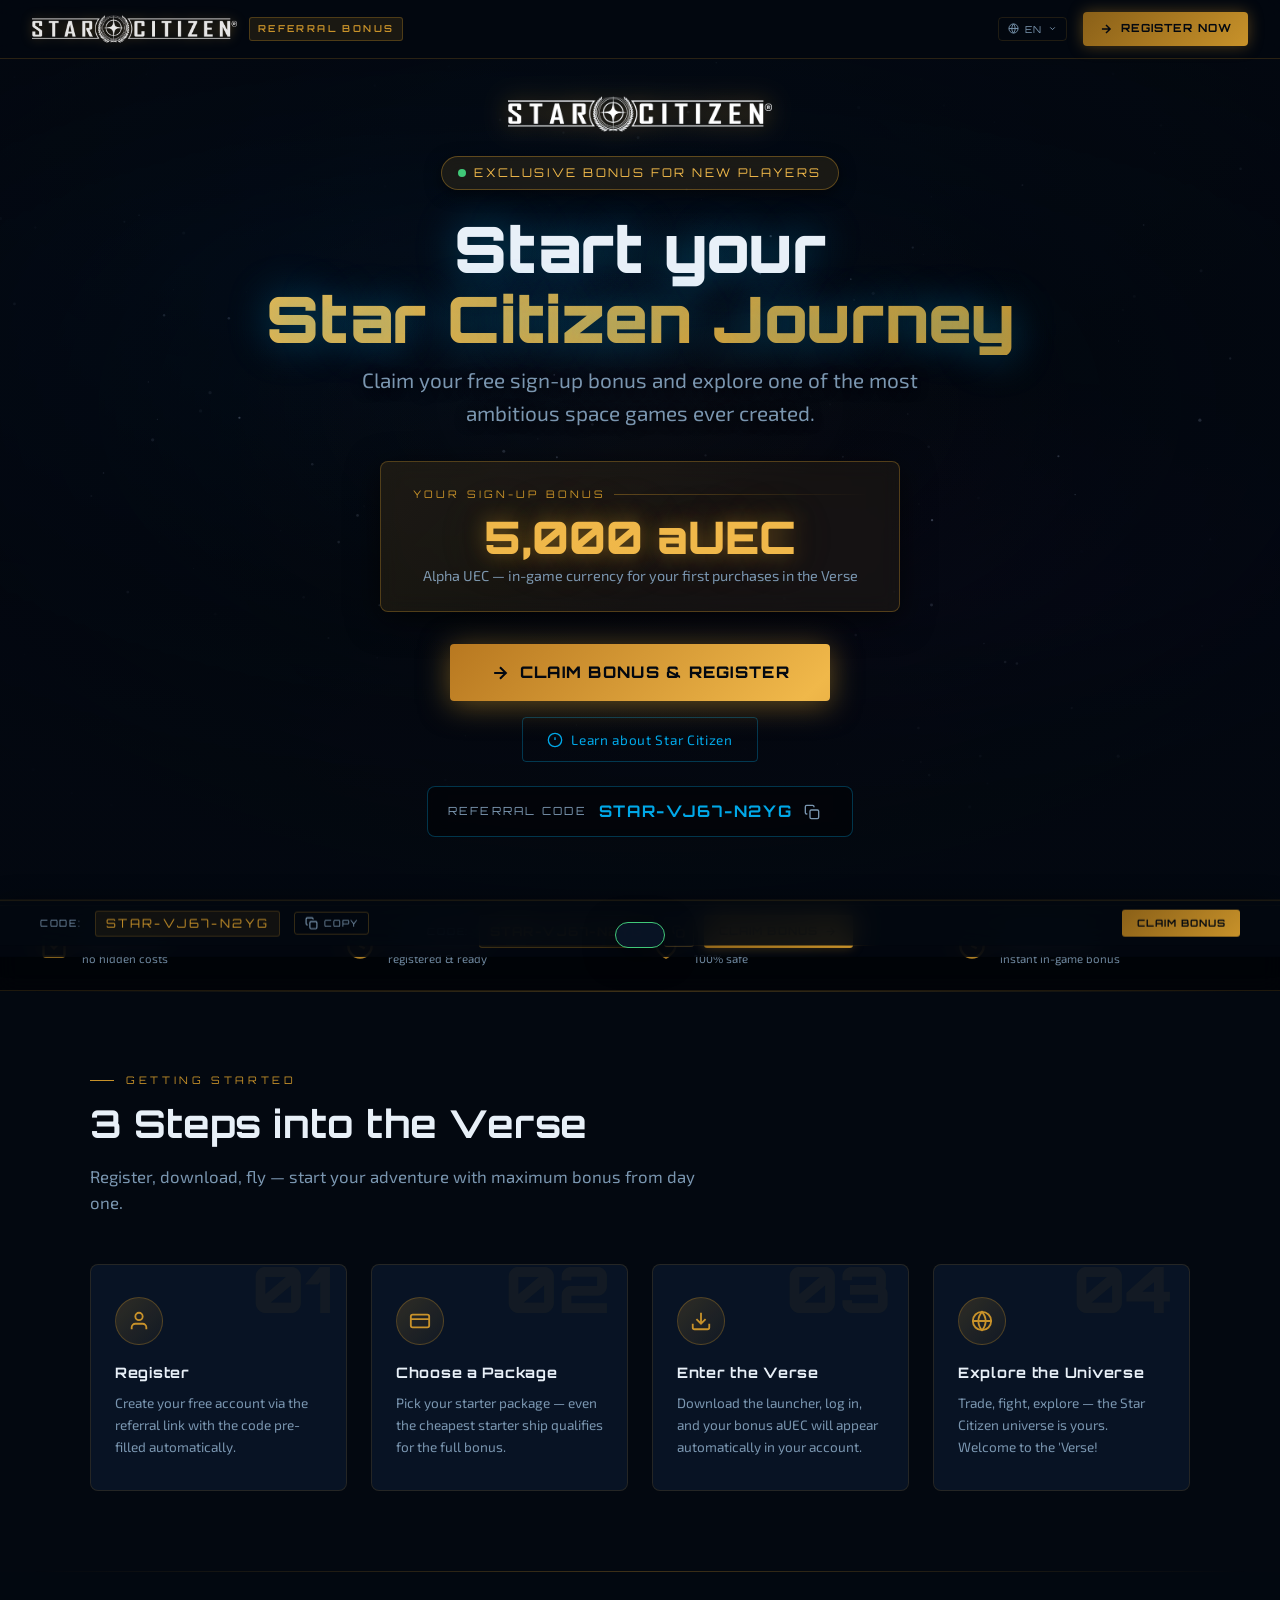
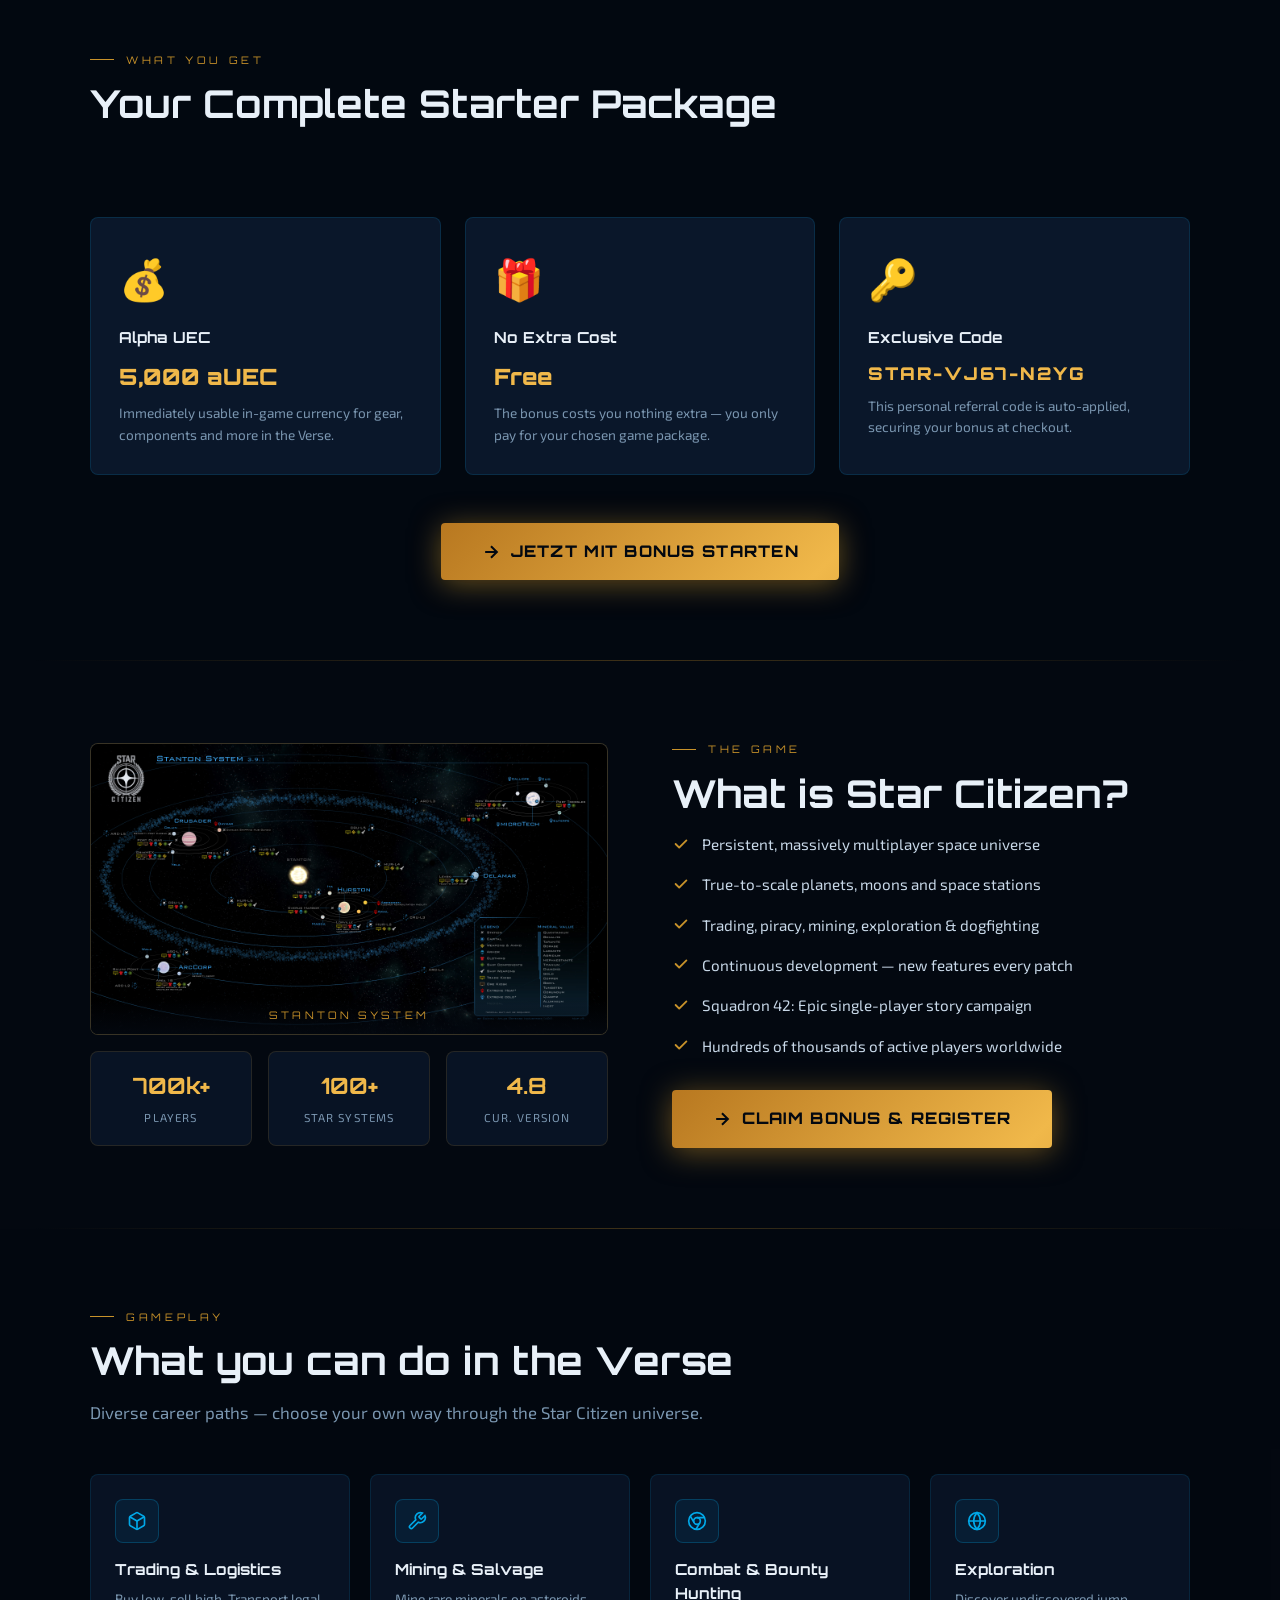
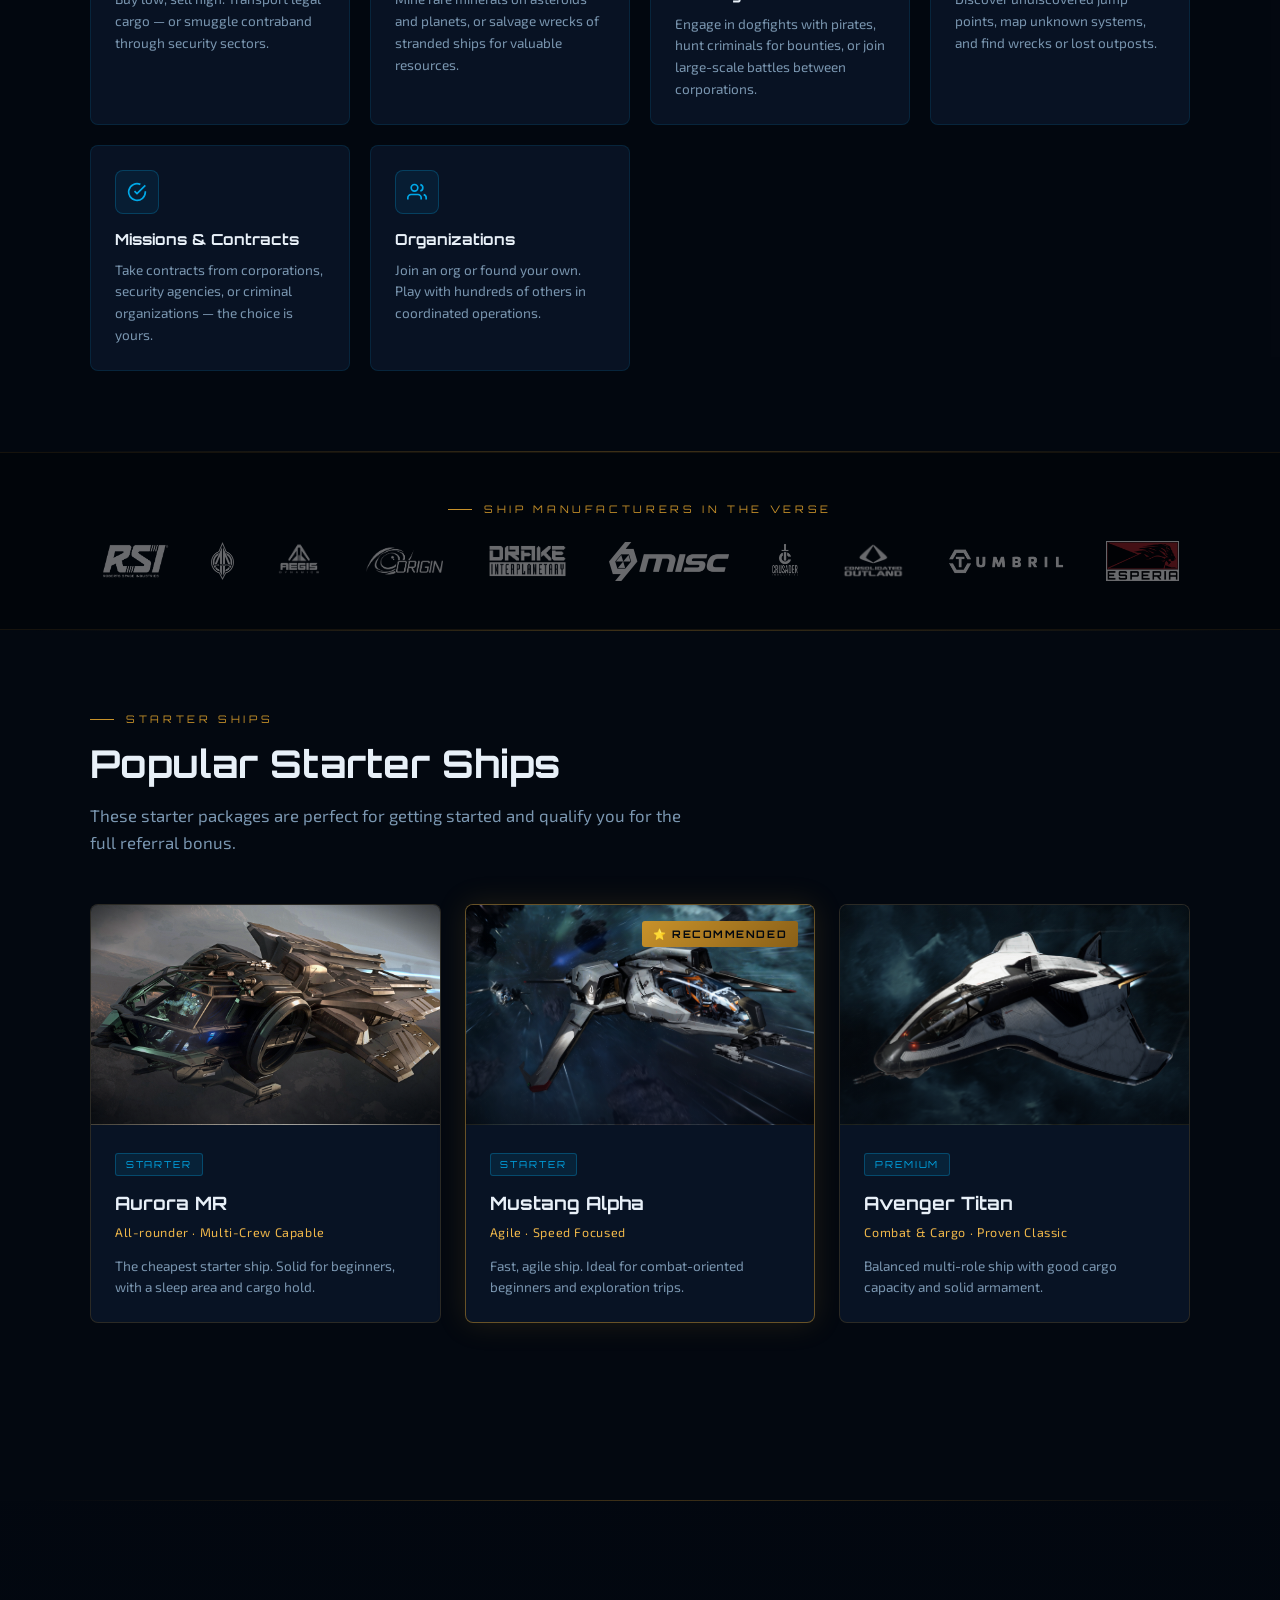
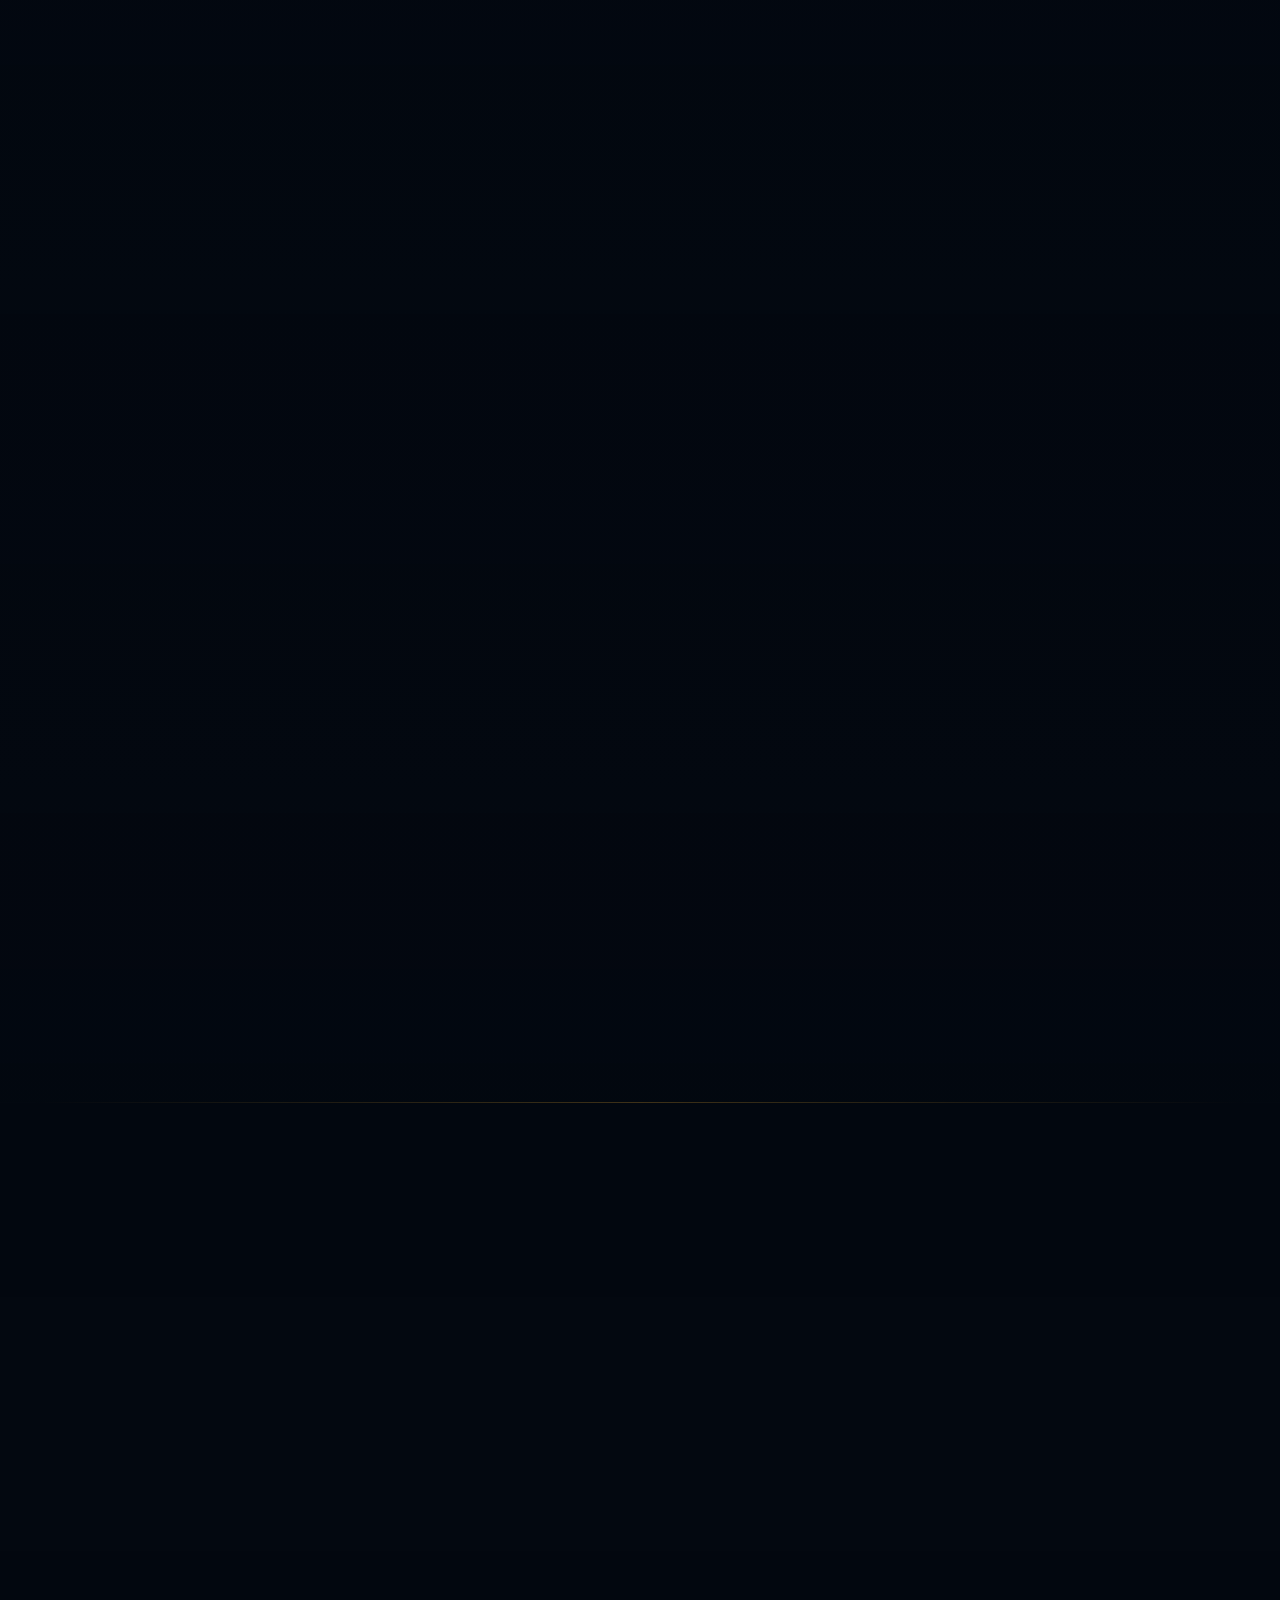
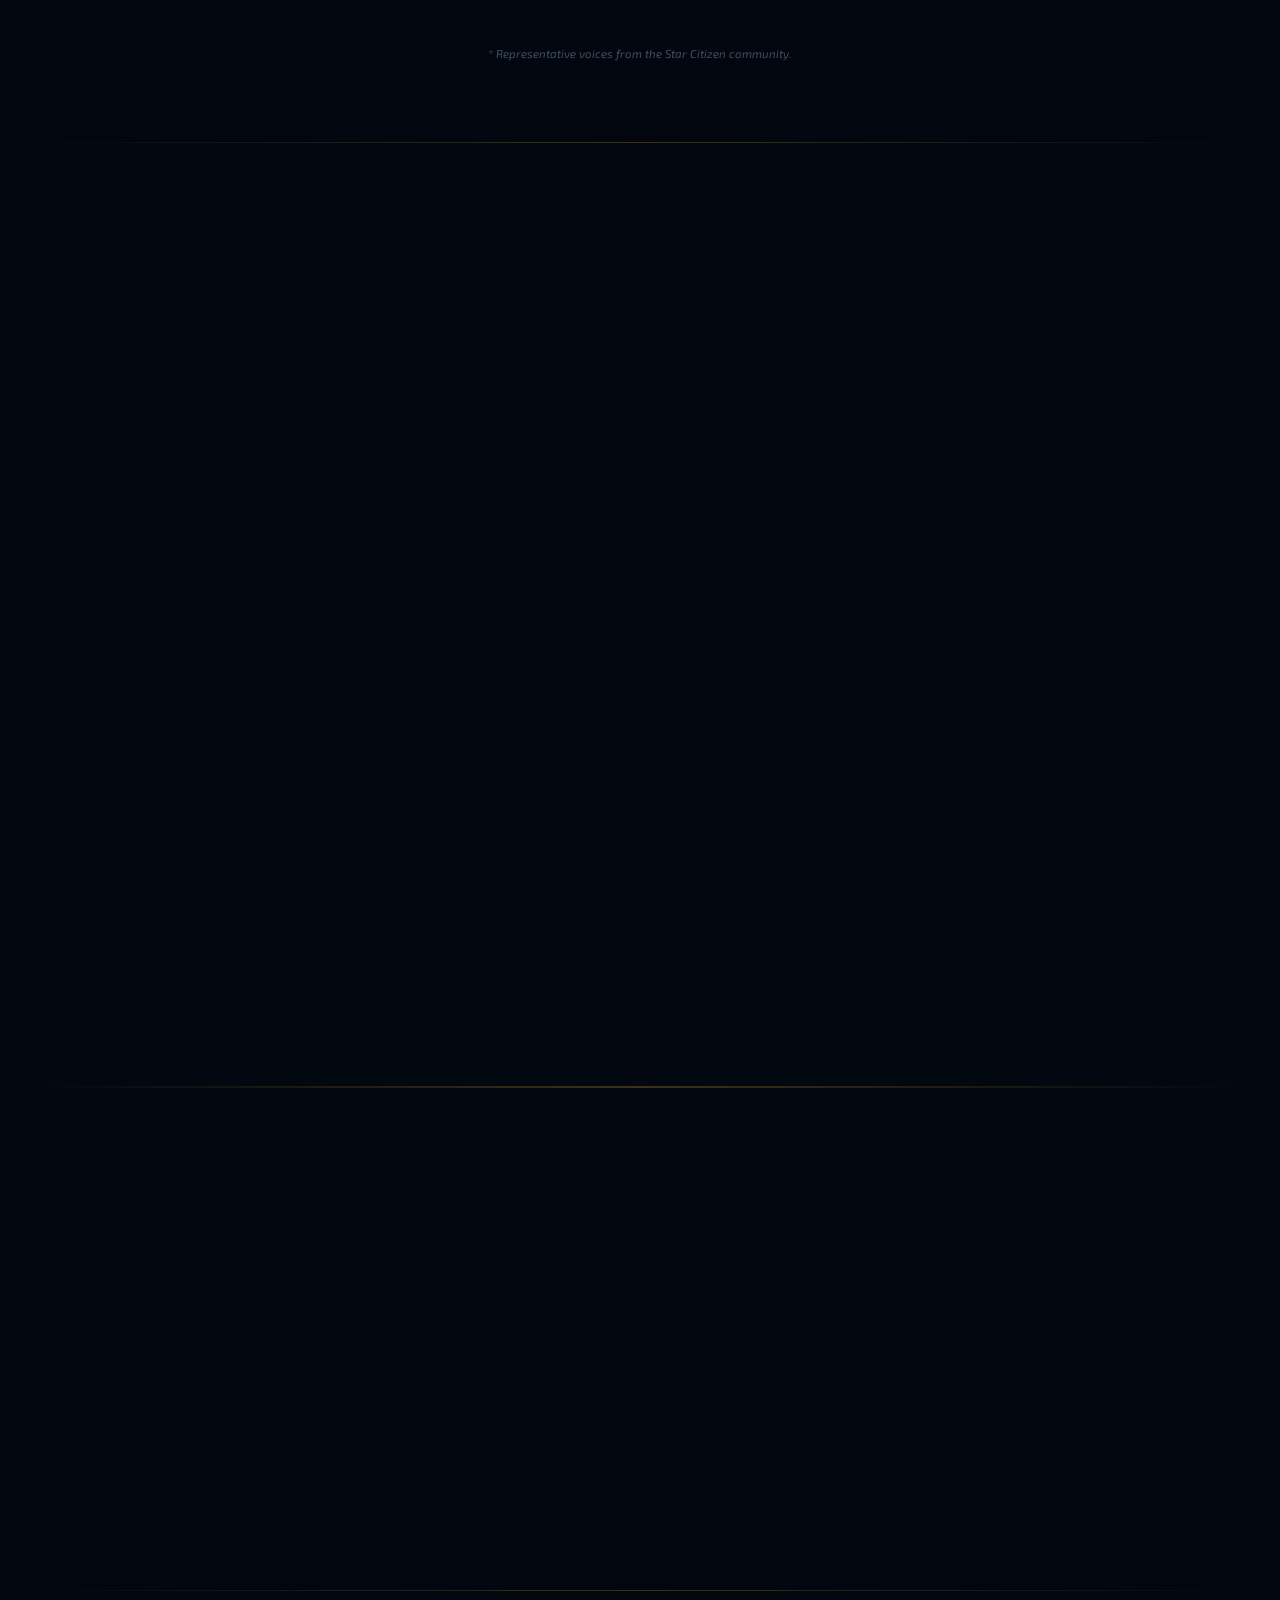
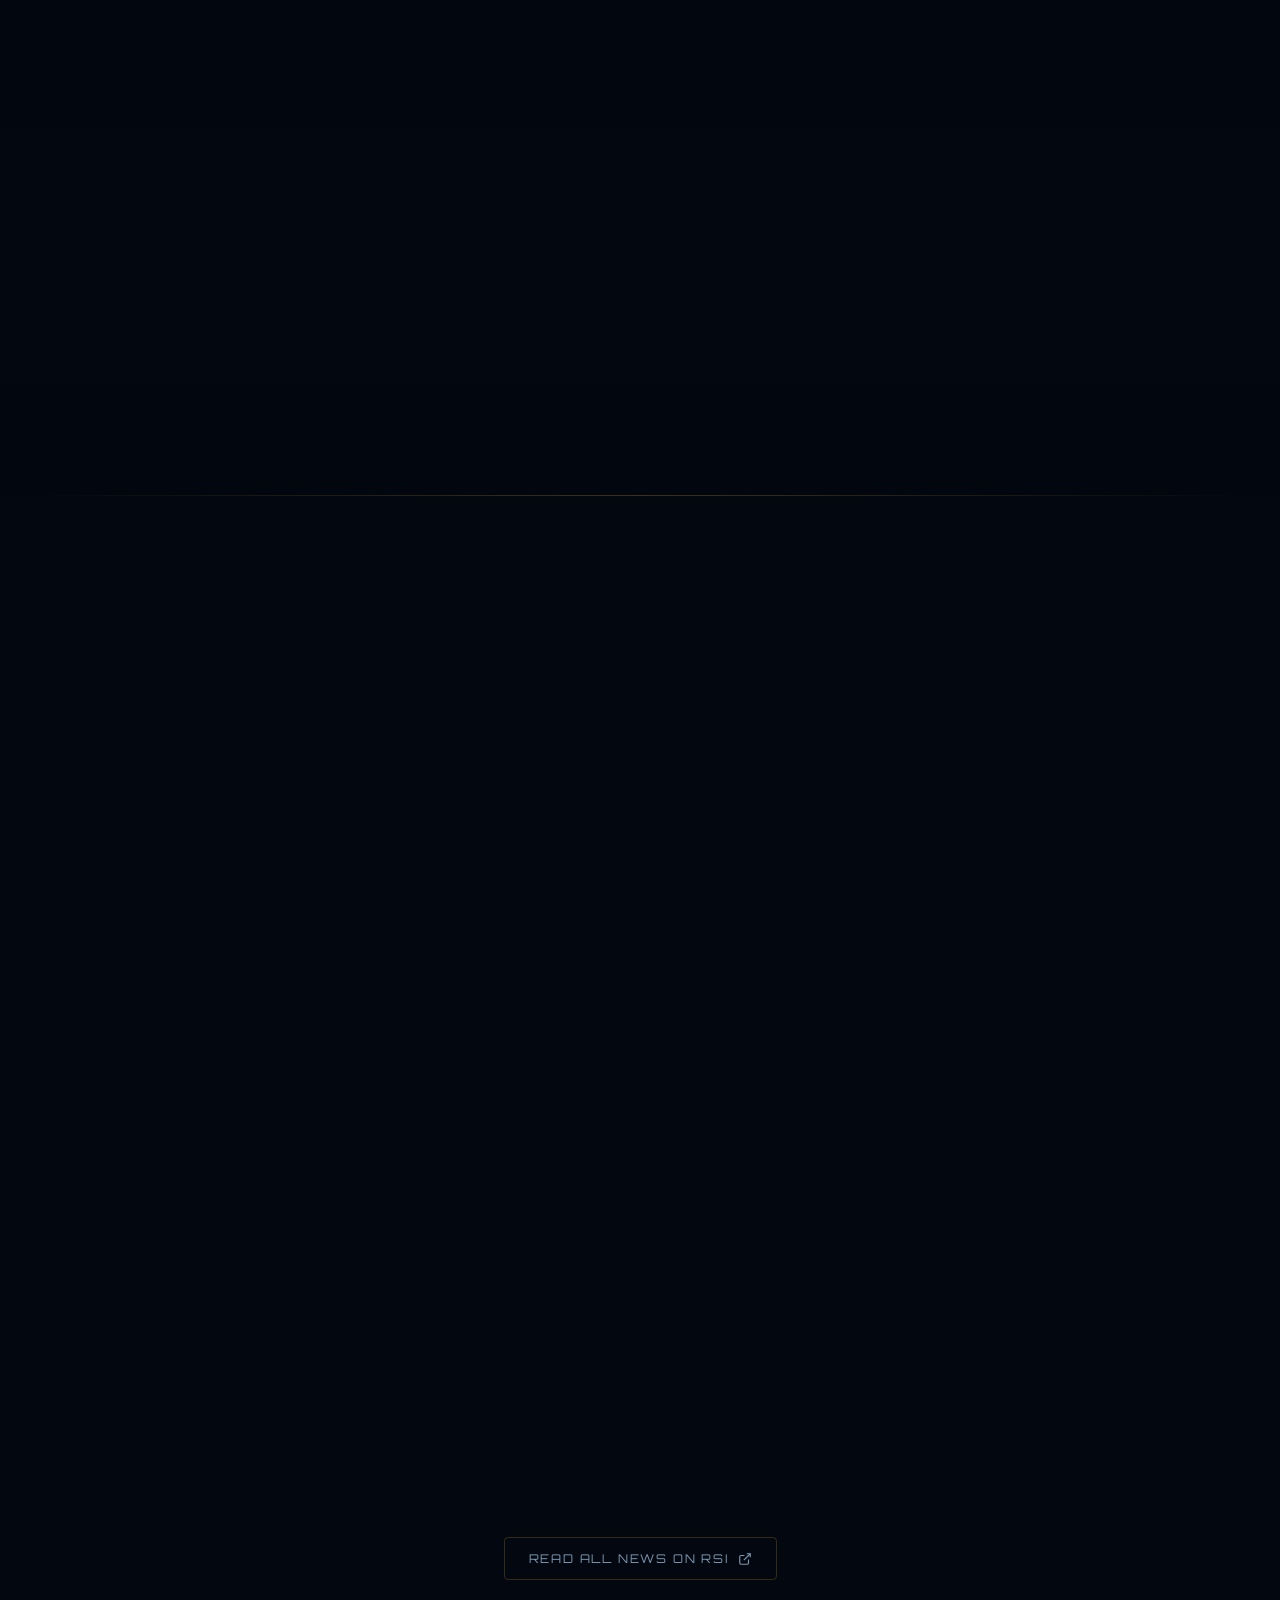
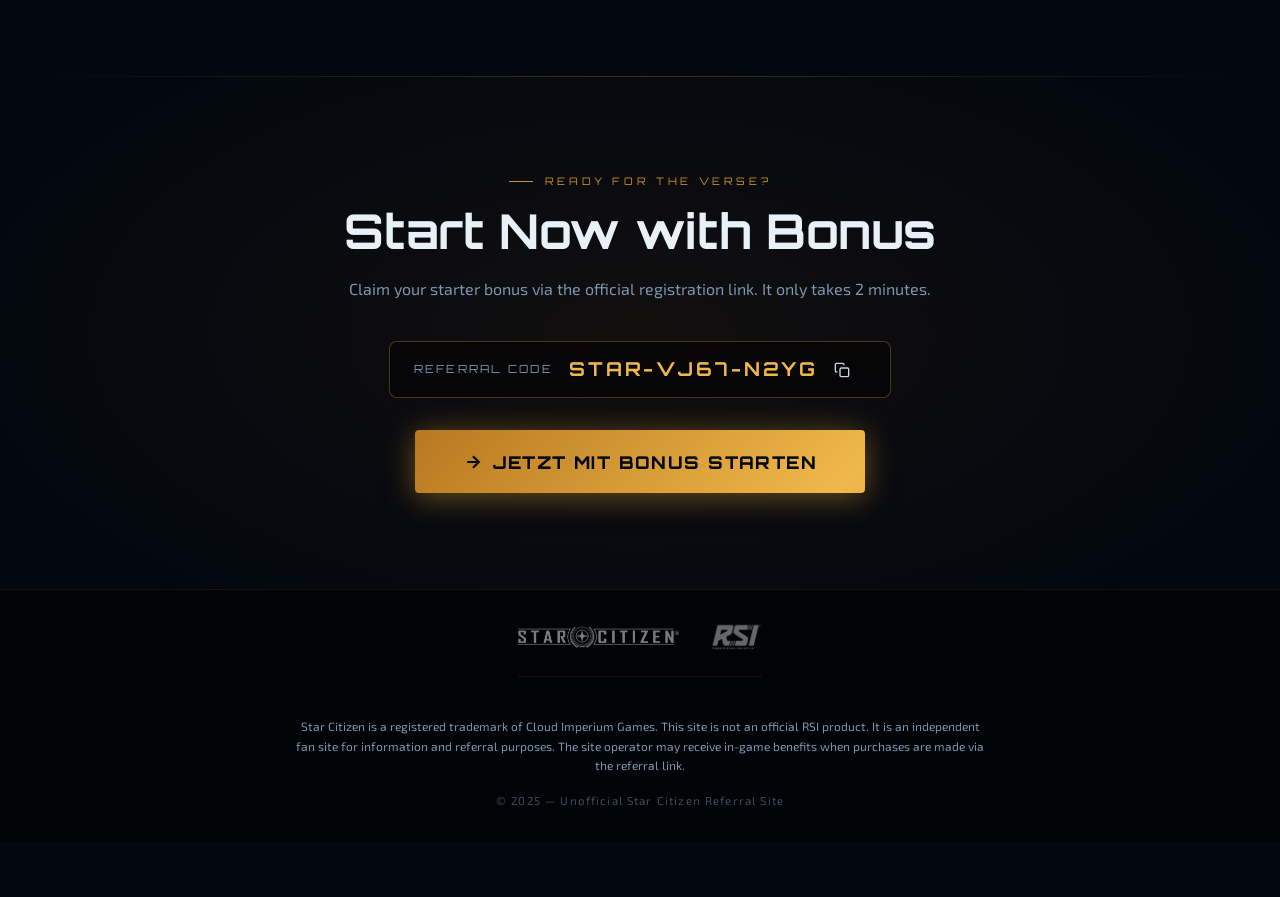
==== commit 7b9a5f09: "Use real Stanton system map in game-info section - Replaces SVG placeholder with high-res Stanton ma" ====
--- a/index.html
+++ b/index.html
@@ -503,19 +503,10 @@
     <div class="section-inner">
       <div class="game-info-grid">
         <div class="game-info-visual reveal">
-          <div class="game-info-frame" role="img" aria-label="Star Citizen Universum Visualisierung">
-            <div class="game-info-frame-inner">
-              <svg class="big-icon" viewBox="0 0 24 24" fill="none" stroke="currentColor" stroke-width="1" aria-hidden="true">
-                <circle cx="12" cy="12" r="10"/>
-                <line x1="2" y1="12" x2="22" y2="12"/>
-                <path d="M12 2a15.3 15.3 0 014 10 15.3 15.3 0 01-4 10 15.3 15.3 0 01-4-10 15.3 15.3 0 014-10z"/>
-                <circle cx="12" cy="12" r="3" fill="rgba(200,146,42,0.2)" stroke="rgba(200,146,42,0.5)" stroke-width="1.5"/>
-                <circle cx="18" cy="8" r="1.5" fill="rgba(0,168,232,0.4)" stroke="rgba(0,168,232,0.6)" stroke-width="1"/>
-                <circle cx="5" cy="16" r="1" fill="rgba(200,220,255,0.4)" stroke="rgba(200,220,255,0.6)" stroke-width="0.8"/>
-              </svg>
-              <span class="frame-label" aria-hidden="true">STANTON SYSTEM</span>
-            </div>
-          </div>
+          <a href="img/Stanton_System_Map_v5-1440p.jpg" target="_blank" rel="noopener" class="game-info-frame stanton-map" aria-label="Stanton System Karte (in voller Größe öffnen)">
+            <img src="img/Stanton_System_Map_v5-1440p.jpg" alt="Karte des Stanton Systems mit Planeten und Stationen" loading="lazy">
+            <span class="stanton-map-overlay" aria-hidden="true">STANTON SYSTEM</span>
+          </a>
           <div class="stats-row">
             <div class="stat-box">
               <span class="stat-value" id="stat1-value">700k+</span>
@@ -526,7 +517,7 @@
               <span class="stat-label" id="stat2-label">Sternensysteme</span>
             </div>
             <div class="stat-box">
-              <span class="stat-value" id="stat3-value">4.0</span>
+              <span class="stat-value" id="stat3-value">4.8</span>
               <span class="stat-label" id="stat3-label">Akt. Version</span>
             </div>
           </div>
--- a/css/style.css
+++ b/css/style.css
@@ -948,28 +948,42 @@
   border-radius: var(--radius);
   overflow: hidden;
   position: relative;
-  display: flex; align-items: center; justify-content: center;
-}
-
-.game-info-frame-inner {
-  position: absolute; inset: 0;
-  background: radial-gradient(ellipse at center, rgba(0,80,160,0.3) 0%, rgba(3,8,16,0.9) 80%);
-  display: flex; flex-direction: column;
-  align-items: center; justify-content: center;
-  gap: 0.75rem;
-}
-
-.game-info-frame svg.big-icon {
-  width: 80px; height: 80px;
-  color: rgba(200,146,42,0.3);
-}
-
-.frame-label {
-  font-family: 'Orbitron', sans-serif;
-  font-size: 0.7rem;
+  display: block;
+}
+
+.stanton-map {
+  cursor: zoom-in;
+  text-decoration: none;
+  transition: border-color 0.3s, box-shadow 0.3s;
+}
+
+.stanton-map:hover {
+  border-color: rgba(200,146,42,0.55);
+  box-shadow: 0 8px 28px rgba(0,168,232,0.18);
+}
+
+.stanton-map img {
+  width: 100%; height: 100%;
+  object-fit: cover;
+  object-position: center;
+  display: block;
+  transition: transform 0.5s ease;
+}
+
+.stanton-map:hover img { transform: scale(1.03); }
+
+.stanton-map-overlay {
+  position: absolute;
+  bottom: 0; left: 0; right: 0;
+  padding: 0.6rem 1rem;
+  background: linear-gradient(to top, rgba(3,8,16,0.85) 0%, rgba(3,8,16,0) 100%);
+  font-family: 'Orbitron', sans-serif;
+  font-size: 0.65rem;
   letter-spacing: 0.3em;
   text-transform: uppercase;
-  color: var(--text-dim);
+  color: var(--gold);
+  text-align: center;
+  pointer-events: none;
 }
 
 .stats-row {
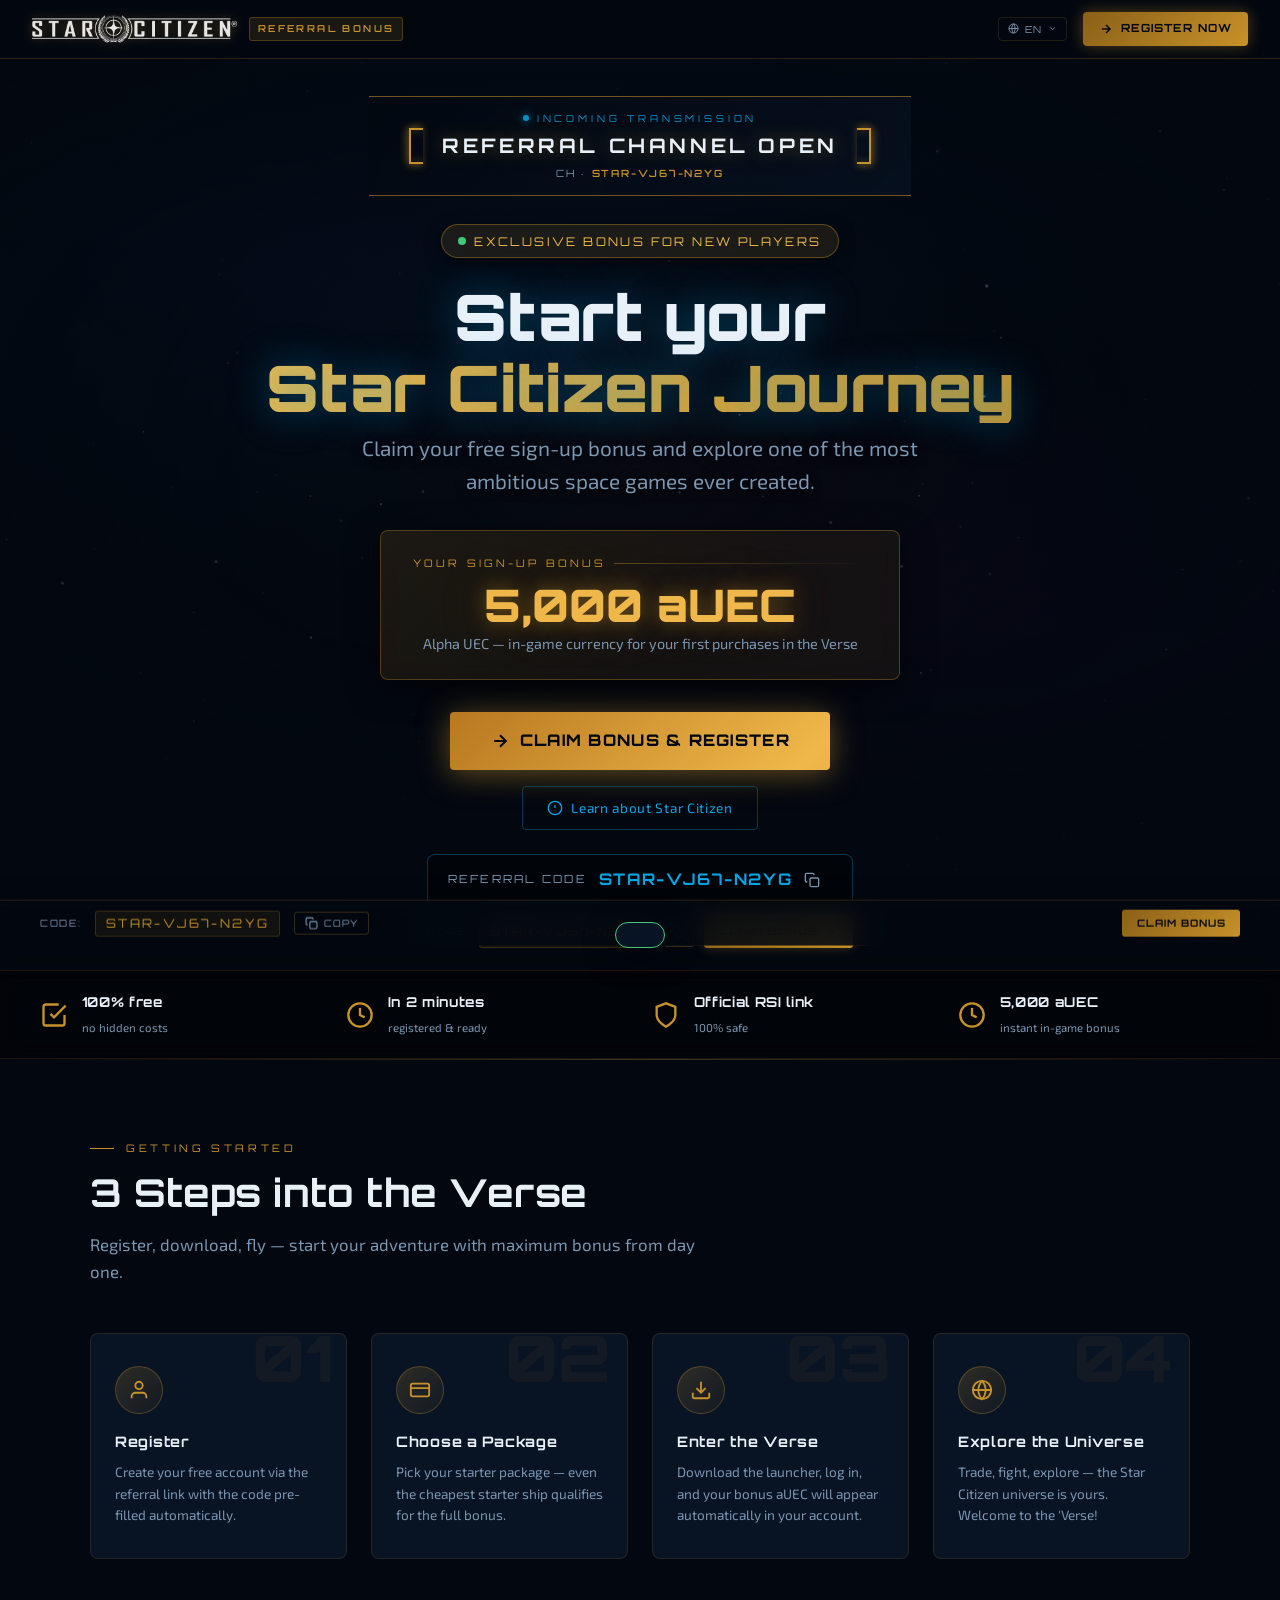
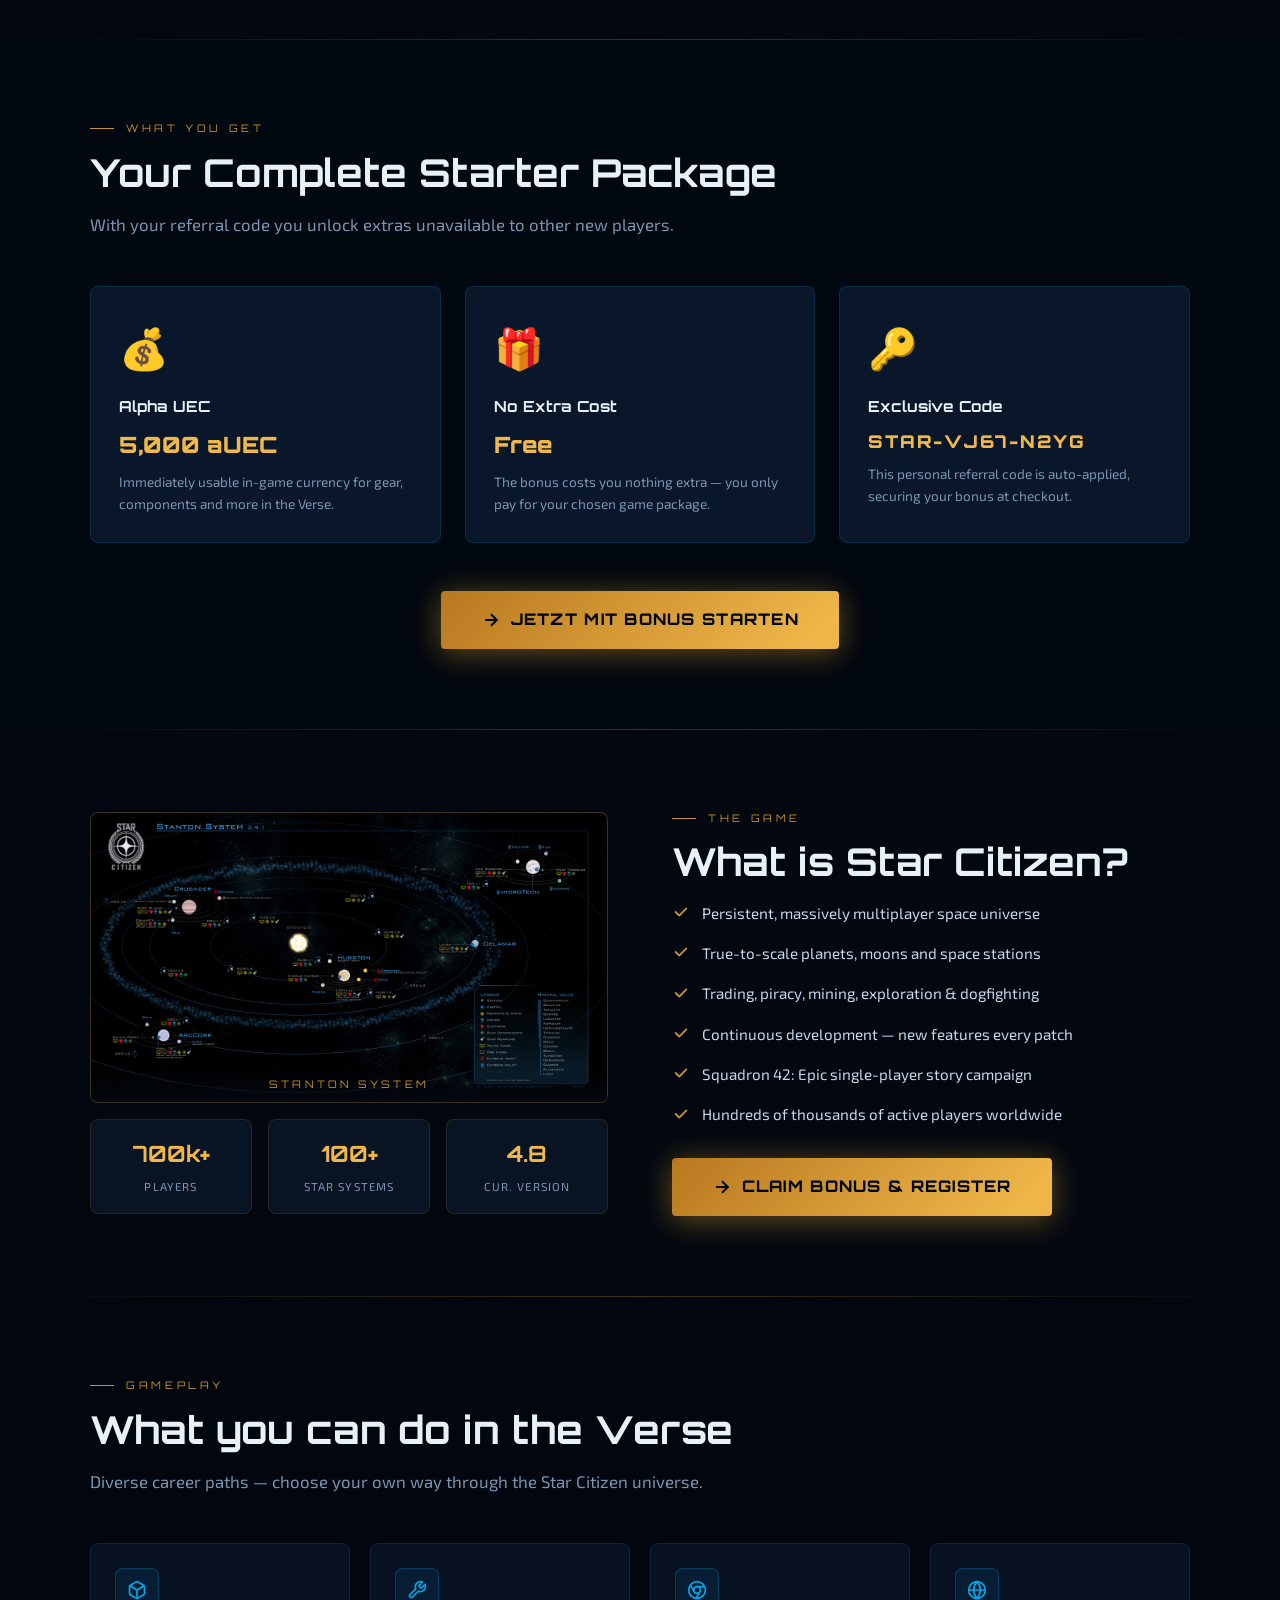
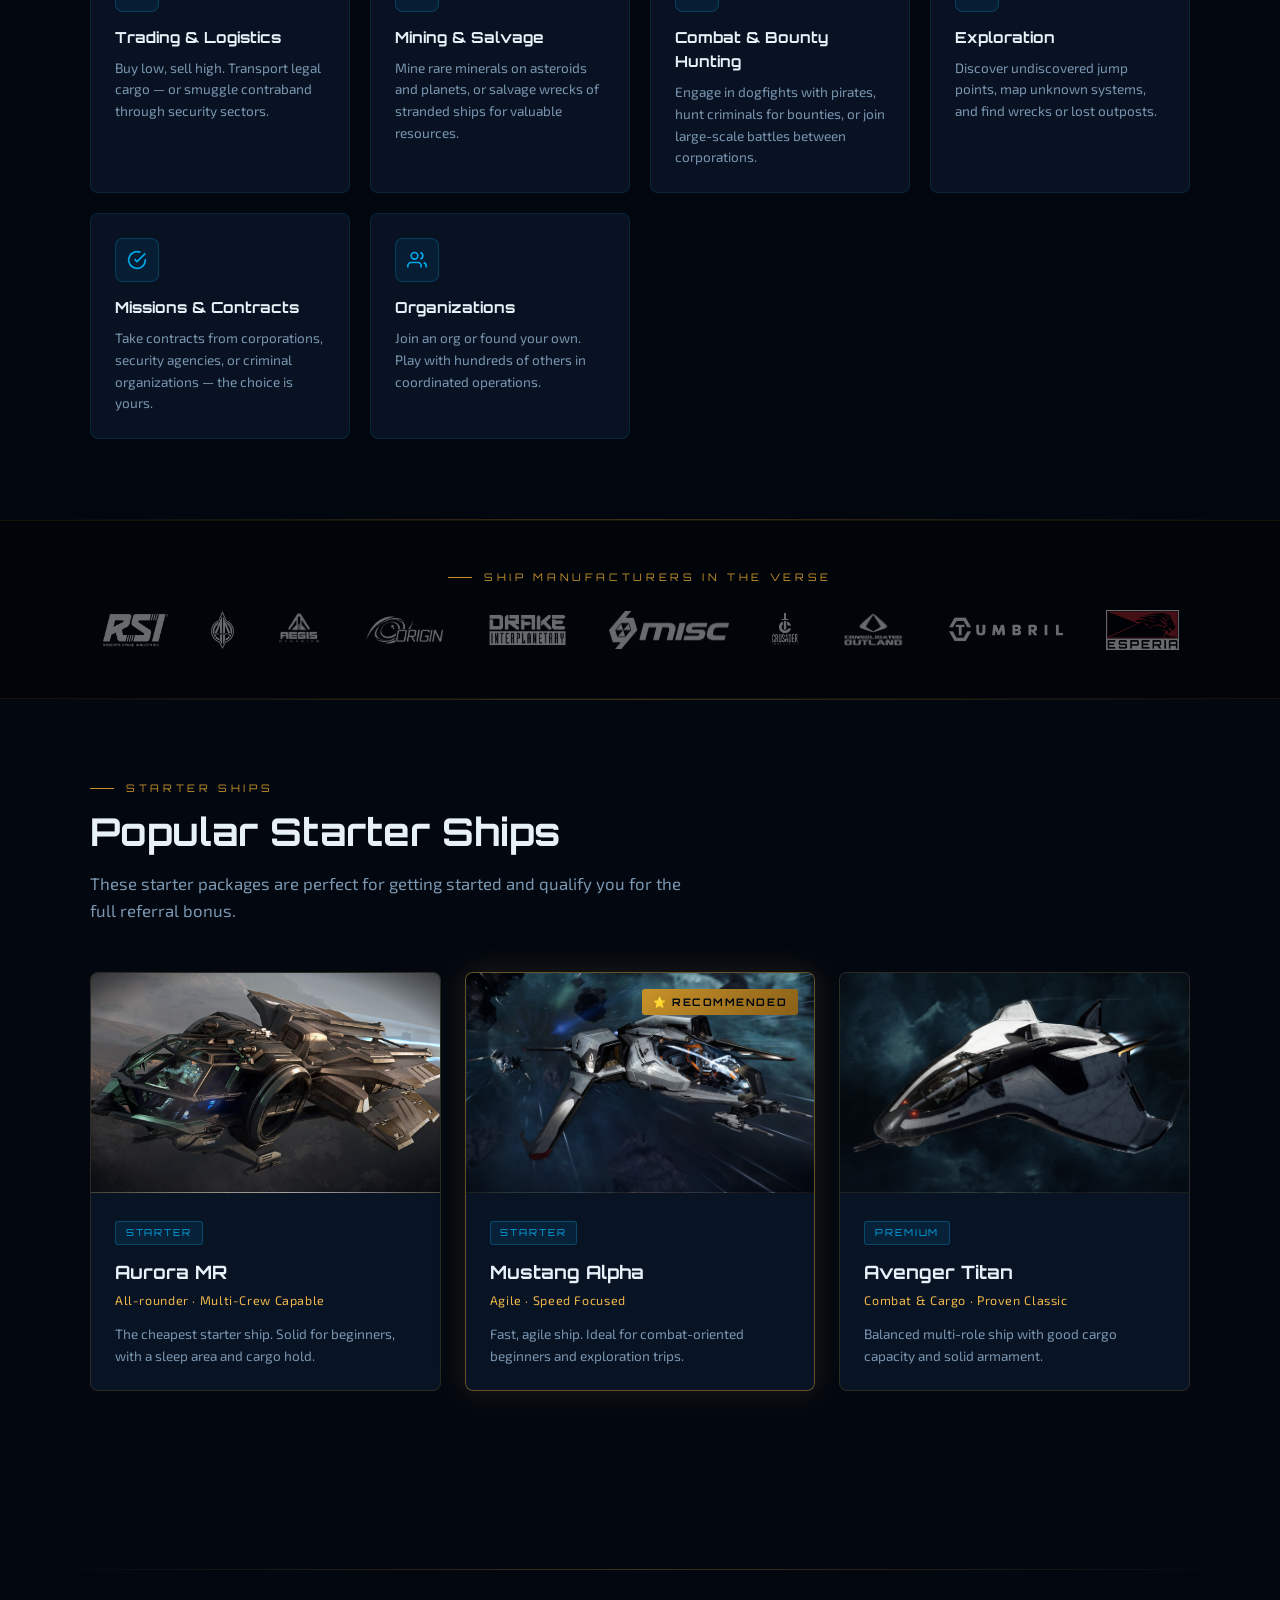
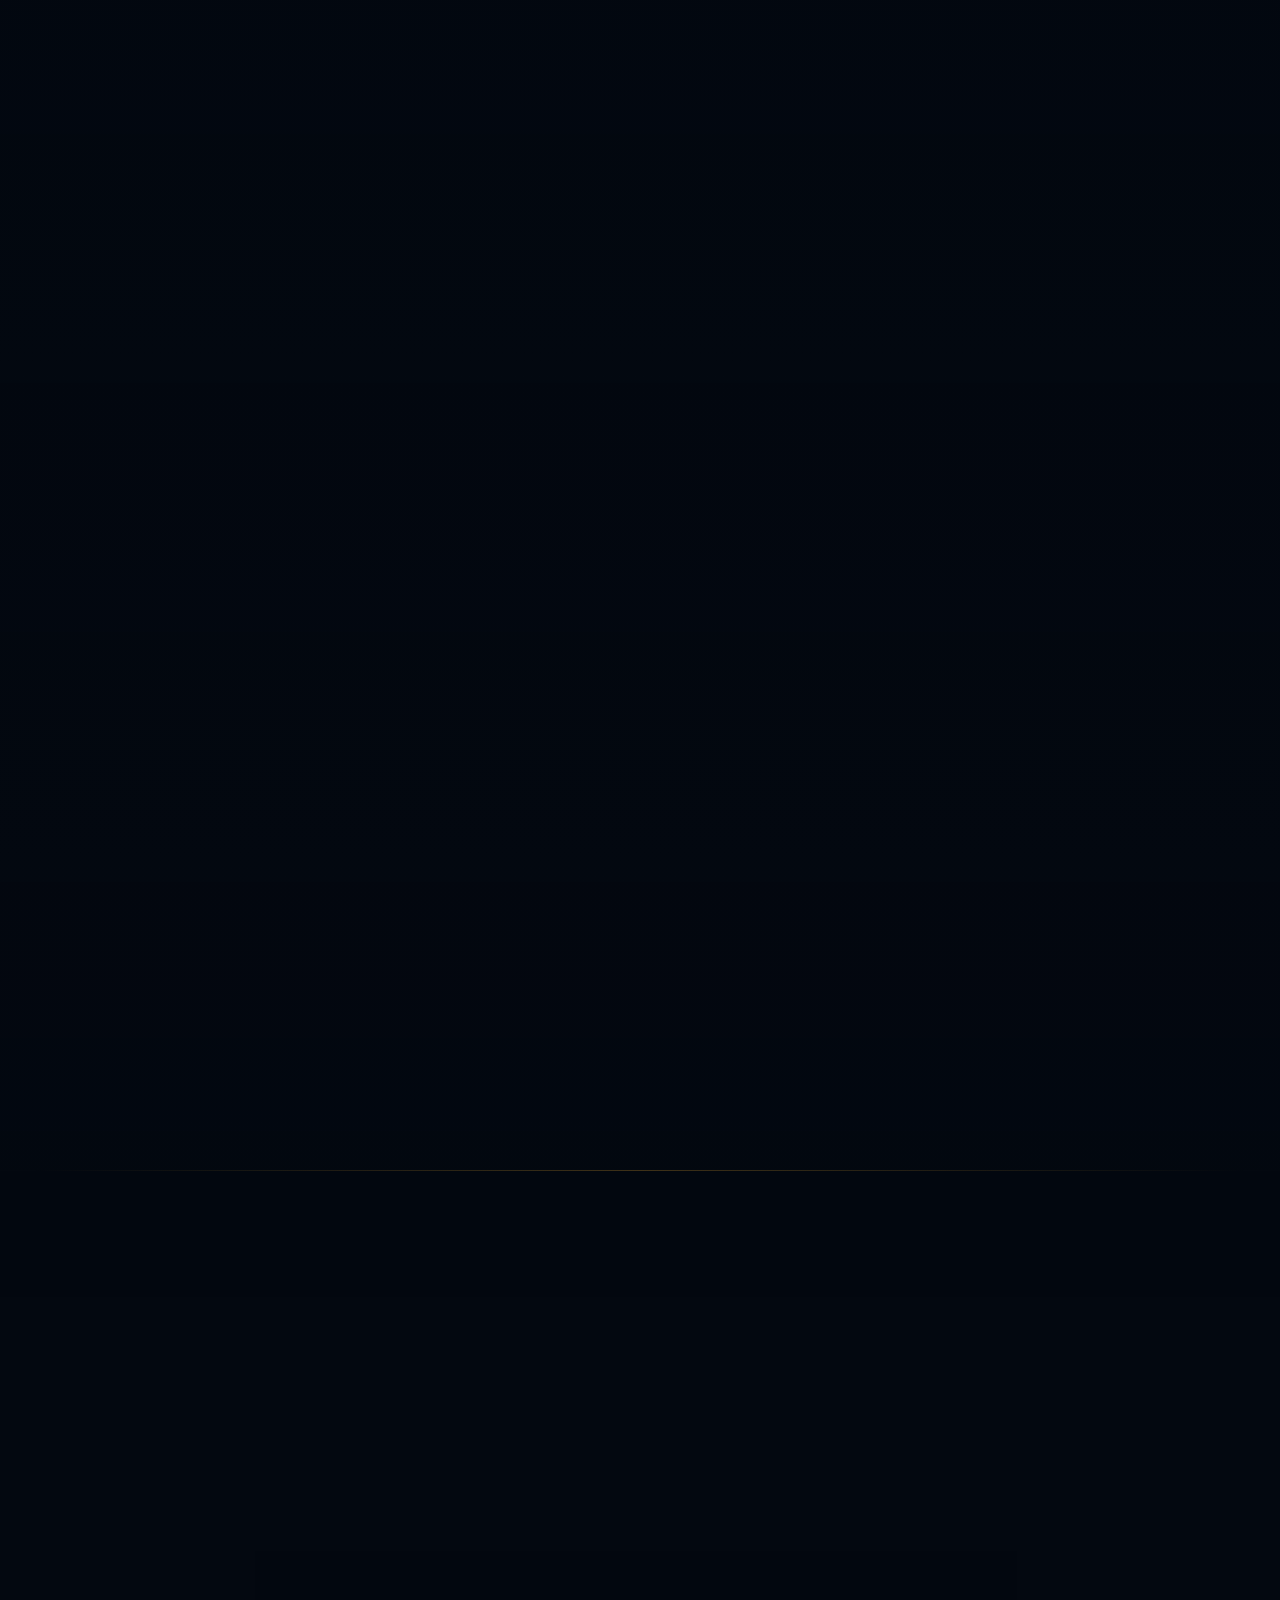
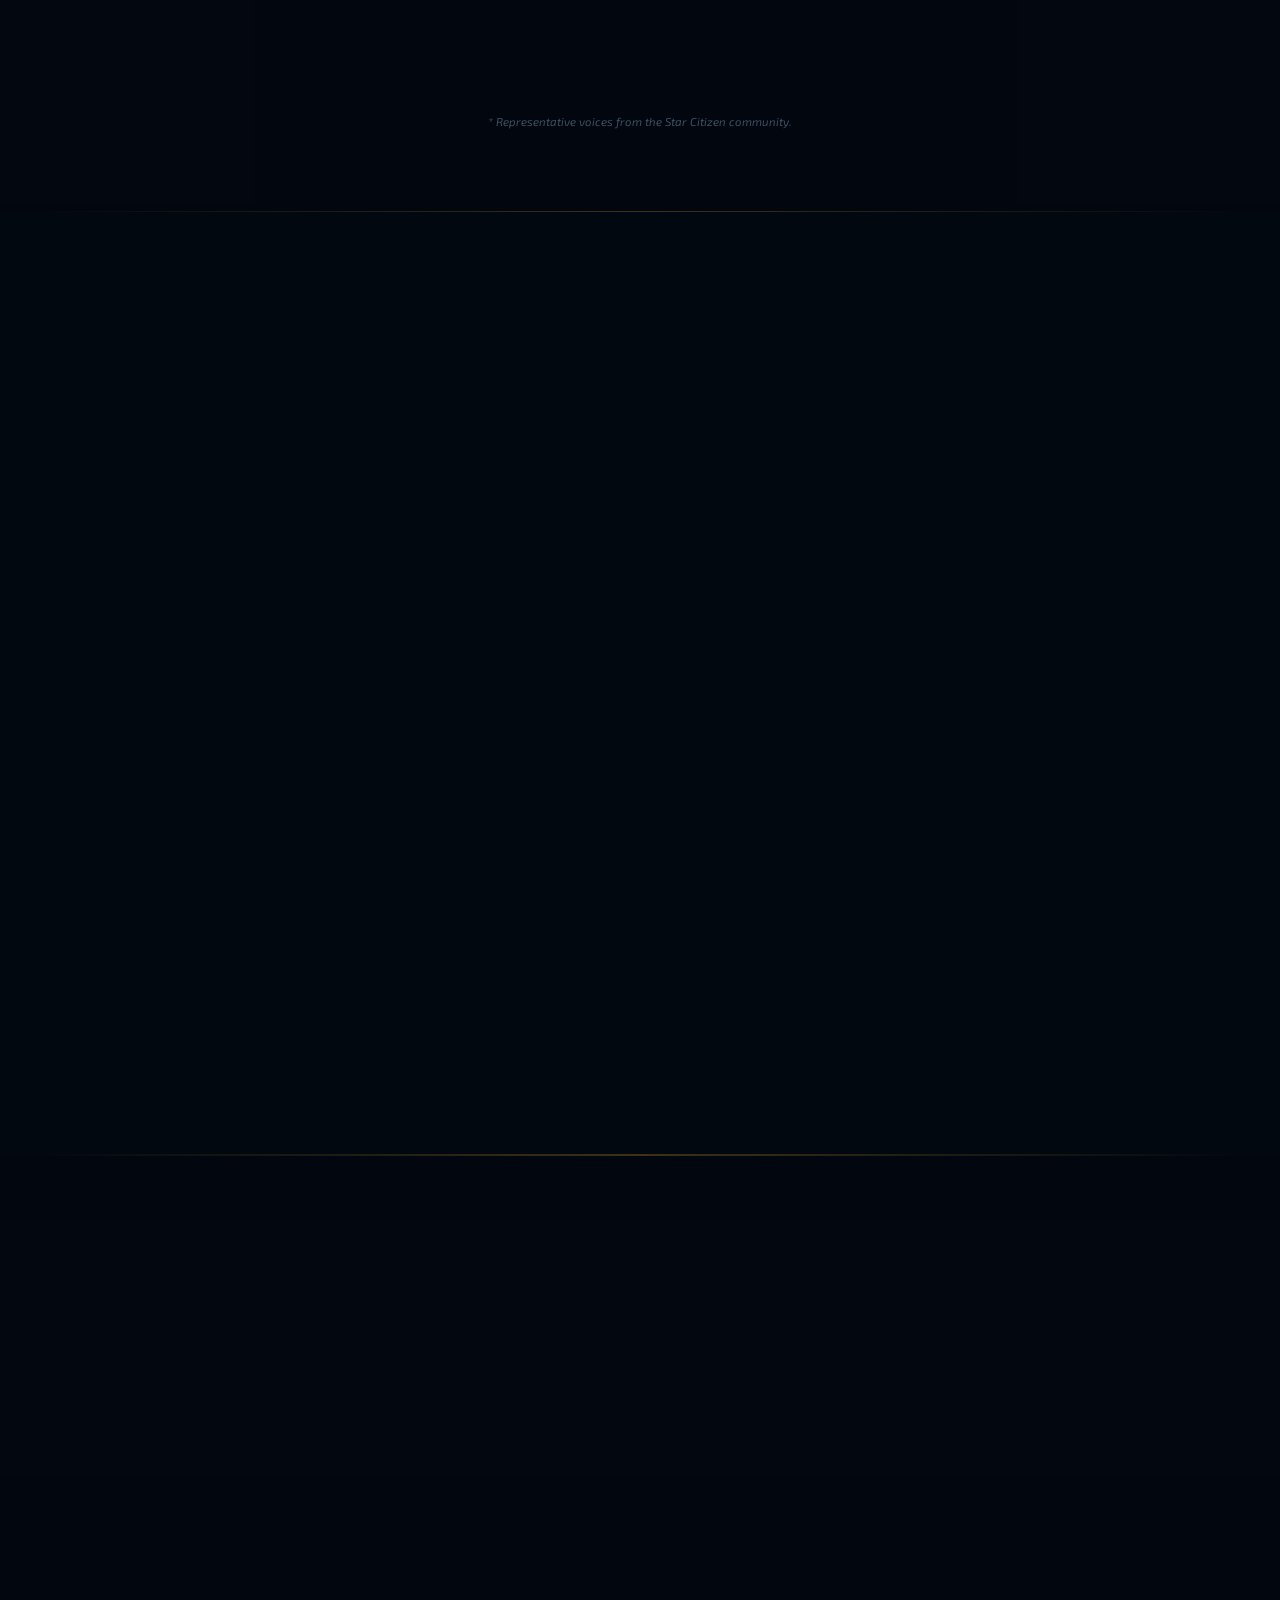
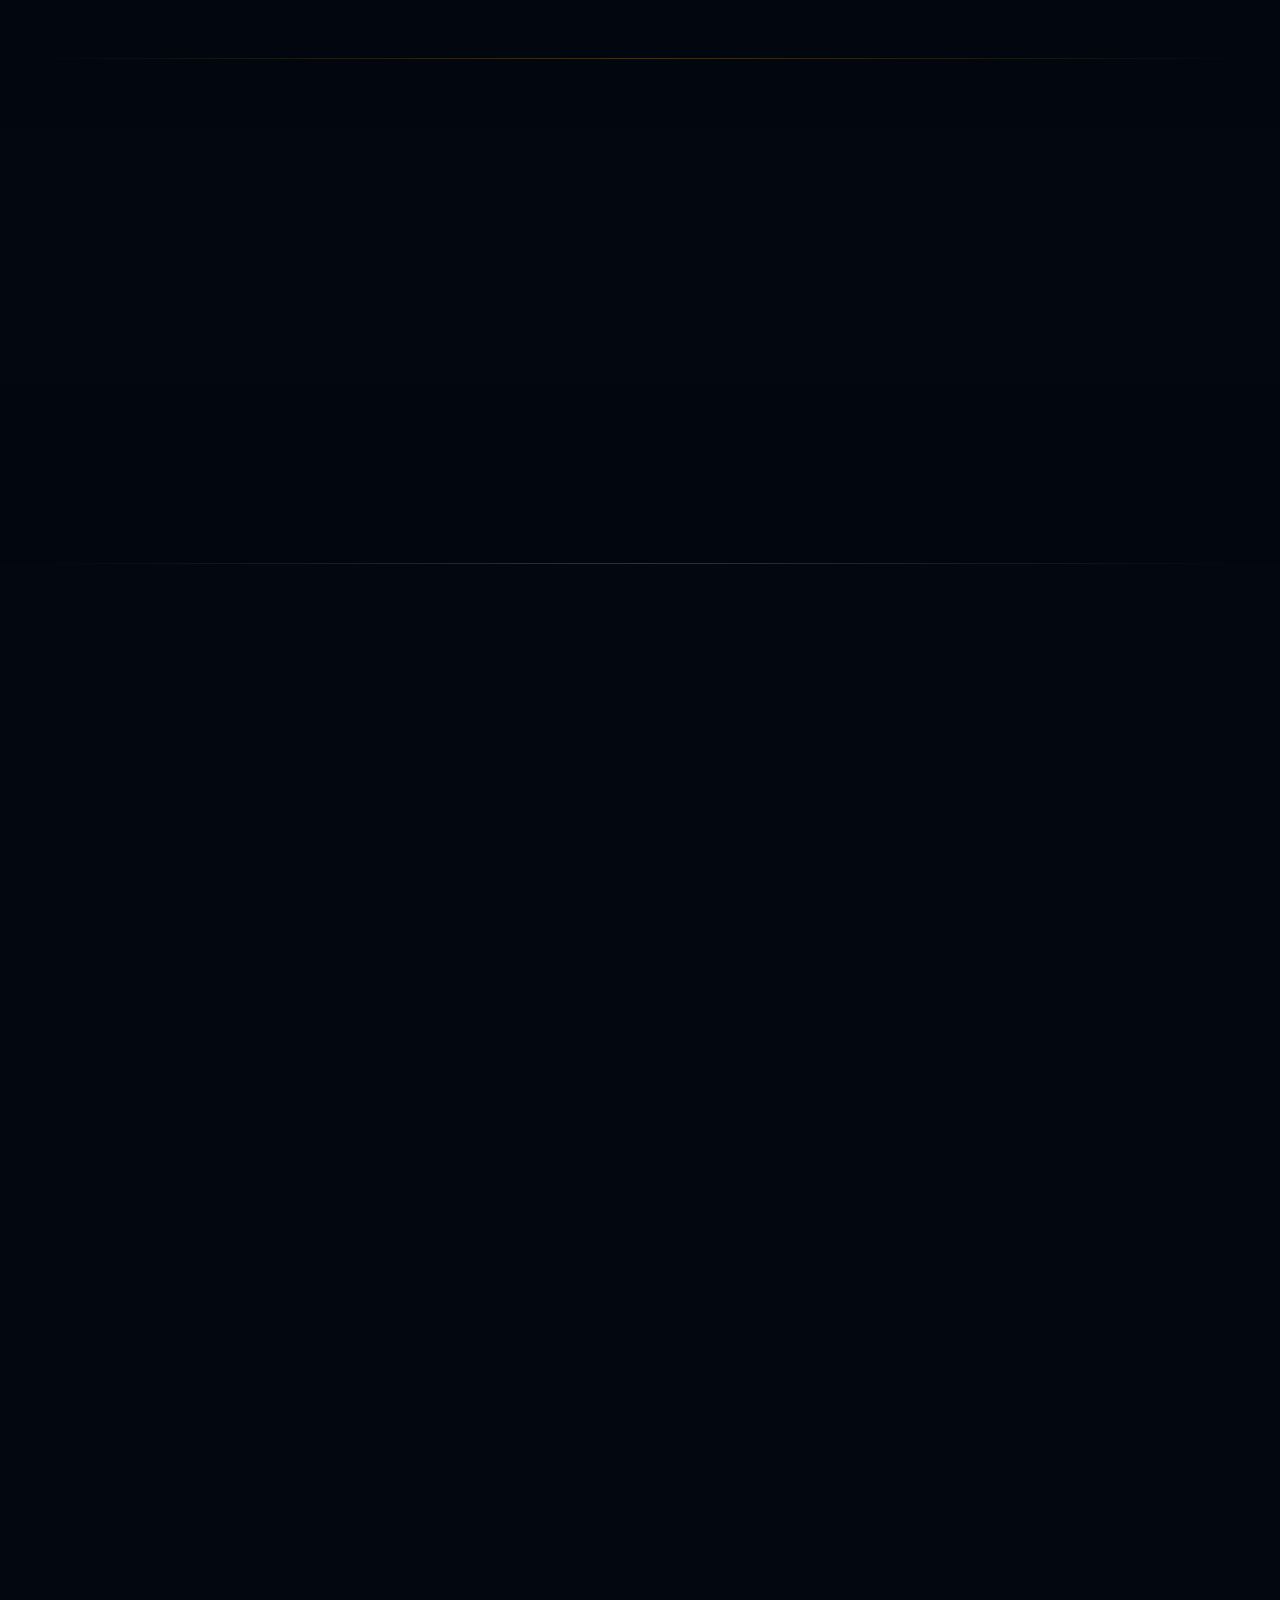
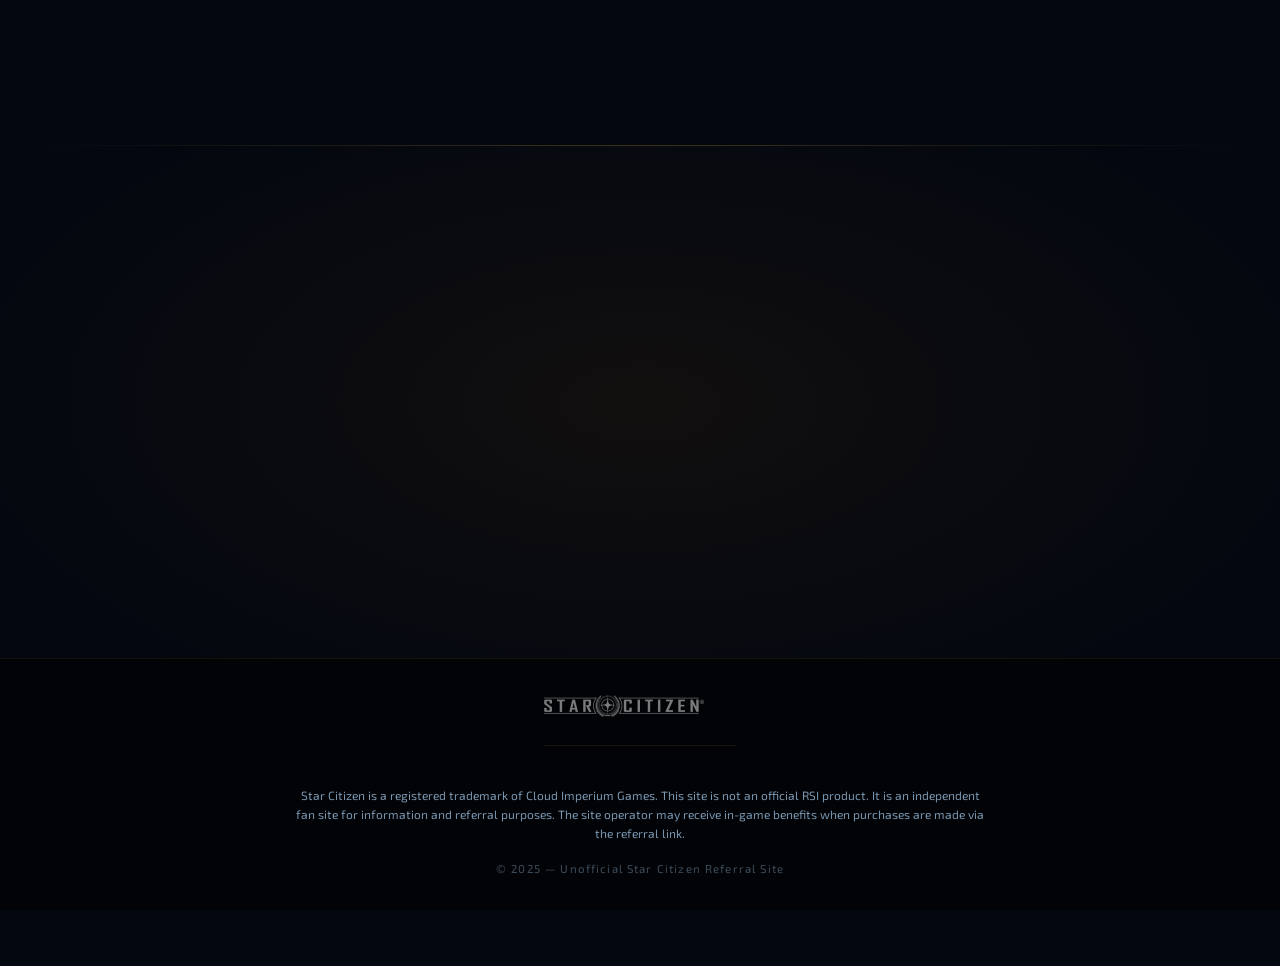
==== commit 03a3ccab: "Replace duplicate hero logo with sci-fi HUD transmission banner - Removes second Star Citizen logo (" ====
--- a/index.html
+++ b/index.html
@@ -302,8 +302,23 @@
     <div class="hero-vignette" aria-hidden="true"></div>
 
     <div class="hero-content">
-      <img src="img/03_LOGOS/STARCITIZEN_HORIZONTAL_WHITE.png"
-           alt="Star Citizen" class="hero-game-logo" loading="eager">
+      <!-- Decorative HUD-style banner -->
+      <div class="hero-banner" role="img" aria-label="Transmission Banner">
+        <span class="hero-banner-bracket left" aria-hidden="true"></span>
+        <div class="hero-banner-inner">
+          <div class="hero-banner-tag">
+            <span class="hero-banner-dot" aria-hidden="true"></span>
+            <span id="hero-banner-tag-text">Incoming Transmission</span>
+          </div>
+          <div class="hero-banner-title" id="hero-banner-title">Referral Channel Open</div>
+          <div class="hero-banner-meta">
+            <span id="hero-banner-meta-code">CH ·</span>
+            <span class="hero-banner-code">STAR-VJ67-N2YG</span>
+          </div>
+        </div>
+        <span class="hero-banner-bracket right" aria-hidden="true"></span>
+        <span class="hero-banner-scan" aria-hidden="true"></span>
+      </div>
 
       <div class="hero-badge" role="note">
         <span class="pulse-dot" aria-hidden="true"></span>
--- a/css/style.css
+++ b/css/style.css
@@ -476,15 +476,124 @@
   display: block;
 }
 
-/* ── HERO GAME LOGO ── */
-.hero-game-logo {
-  height: 36px;
-  width: auto;
-  margin-bottom: 1.5rem;
-  filter: drop-shadow(0 0 12px rgba(200,146,42,0.5)) brightness(1.05);
-  display: block;
-  margin-left: auto;
-  margin-right: auto;
+/* ── HERO HUD BANNER ── */
+.hero-banner {
+  position: relative;
+  display: inline-flex;
+  align-items: center;
+  justify-content: center;
+  gap: 1.2rem;
+  margin: 0 auto 1.75rem;
+  padding: 0.85rem 2.5rem;
+  background: linear-gradient(135deg, rgba(3,8,16,0.7) 0%, rgba(10,22,40,0.55) 100%);
+  border-top: 1px solid rgba(200,146,42,0.55);
+  border-bottom: 1px solid rgba(200,146,42,0.55);
+  overflow: hidden;
+  backdrop-filter: blur(6px);
+  -webkit-backdrop-filter: blur(6px);
+  max-width: 90vw;
+}
+
+.hero-banner-bracket {
+  position: relative;
+  width: 14px; height: 36px;
+}
+
+.hero-banner-bracket::before,
+.hero-banner-bracket::after {
+  content: '';
+  position: absolute;
+  width: 12px; height: 2px;
+  background: var(--gold);
+  box-shadow: 0 0 8px rgba(200,146,42,0.7);
+}
+
+.hero-banner-bracket.left::before { top: 0; left: 0; }
+.hero-banner-bracket.left::after  { bottom: 0; left: 0; }
+.hero-banner-bracket.right::before { top: 0; right: 0; }
+.hero-banner-bracket.right::after  { bottom: 0; right: 0; }
+
+.hero-banner-bracket.left { border-left: 2px solid var(--gold); box-shadow: -2px 0 8px rgba(200,146,42,0.5); }
+.hero-banner-bracket.right { border-right: 2px solid var(--gold); box-shadow: 2px 0 8px rgba(200,146,42,0.5); }
+
+.hero-banner-inner {
+  display: flex; flex-direction: column; align-items: center;
+  gap: 0.25rem;
+  text-align: center;
+}
+
+.hero-banner-tag {
+  display: inline-flex; align-items: center; gap: 0.5rem;
+  font-family: 'Orbitron', sans-serif;
+  font-size: 0.6rem;
+  letter-spacing: 0.4em;
+  text-transform: uppercase;
+  color: var(--blue);
+  opacity: 0.85;
+}
+
+.hero-banner-dot {
+  width: 6px; height: 6px;
+  background: var(--blue);
+  border-radius: 50%;
+  box-shadow: 0 0 8px rgba(0,168,232,0.9);
+  animation: pulse-blue 1.4s ease-in-out infinite;
+}
+
+@keyframes pulse-blue {
+  0%, 100% { opacity: 0.4; transform: scale(0.85); }
+  50%      { opacity: 1;   transform: scale(1.15); }
+}
+
+.hero-banner-title {
+  font-family: 'Orbitron', sans-serif;
+  font-size: clamp(0.95rem, 2vw, 1.25rem);
+  font-weight: 700;
+  letter-spacing: 0.18em;
+  text-transform: uppercase;
+  color: var(--white);
+  text-shadow: 0 0 18px rgba(200,146,42,0.45);
+  white-space: nowrap;
+}
+
+.hero-banner-meta {
+  font-family: 'Orbitron', sans-serif;
+  font-size: 0.62rem;
+  letter-spacing: 0.18em;
+  text-transform: uppercase;
+  color: var(--text-dim);
+  display: inline-flex; gap: 0.4rem; align-items: center;
+}
+
+.hero-banner-code {
+  color: var(--gold);
+  font-weight: 600;
+}
+
+.hero-banner-scan {
+  position: absolute;
+  top: 0; left: -30%;
+  width: 30%; height: 100%;
+  background: linear-gradient(
+    90deg,
+    transparent 0%,
+    rgba(200,146,42,0.12) 50%,
+    transparent 100%
+  );
+  animation: hud-scan 5s ease-in-out infinite;
+  pointer-events: none;
+}
+
+@keyframes hud-scan {
+  0%   { left: -30%; }
+  100% { left: 100%; }
+}
+
+@media (max-width: 600px) {
+  .hero-banner { padding: 0.7rem 1.25rem; gap: 0.75rem; }
+  .hero-banner-bracket { height: 30px; }
+  .hero-banner-title { letter-spacing: 0.12em; }
+  .hero-banner-meta { font-size: 0.55rem; }
 }
 
 /* ── HERO ── */
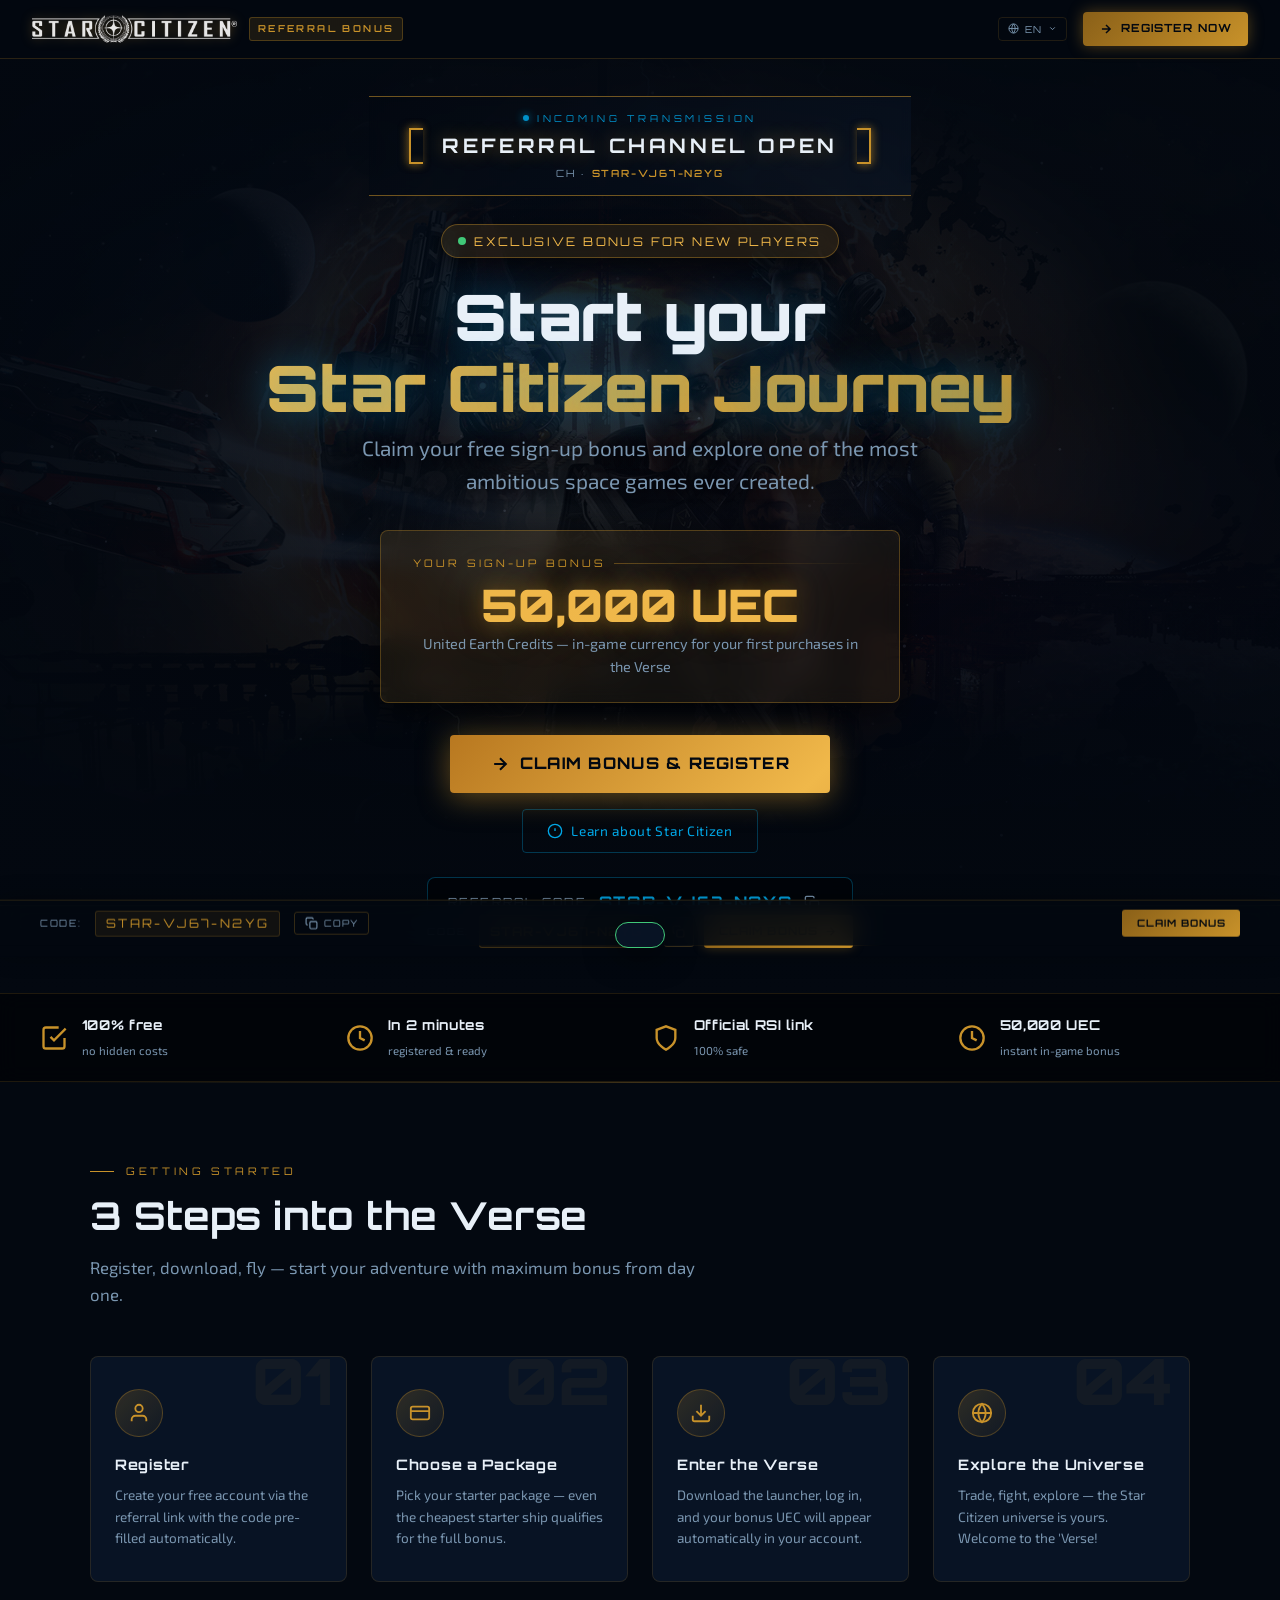
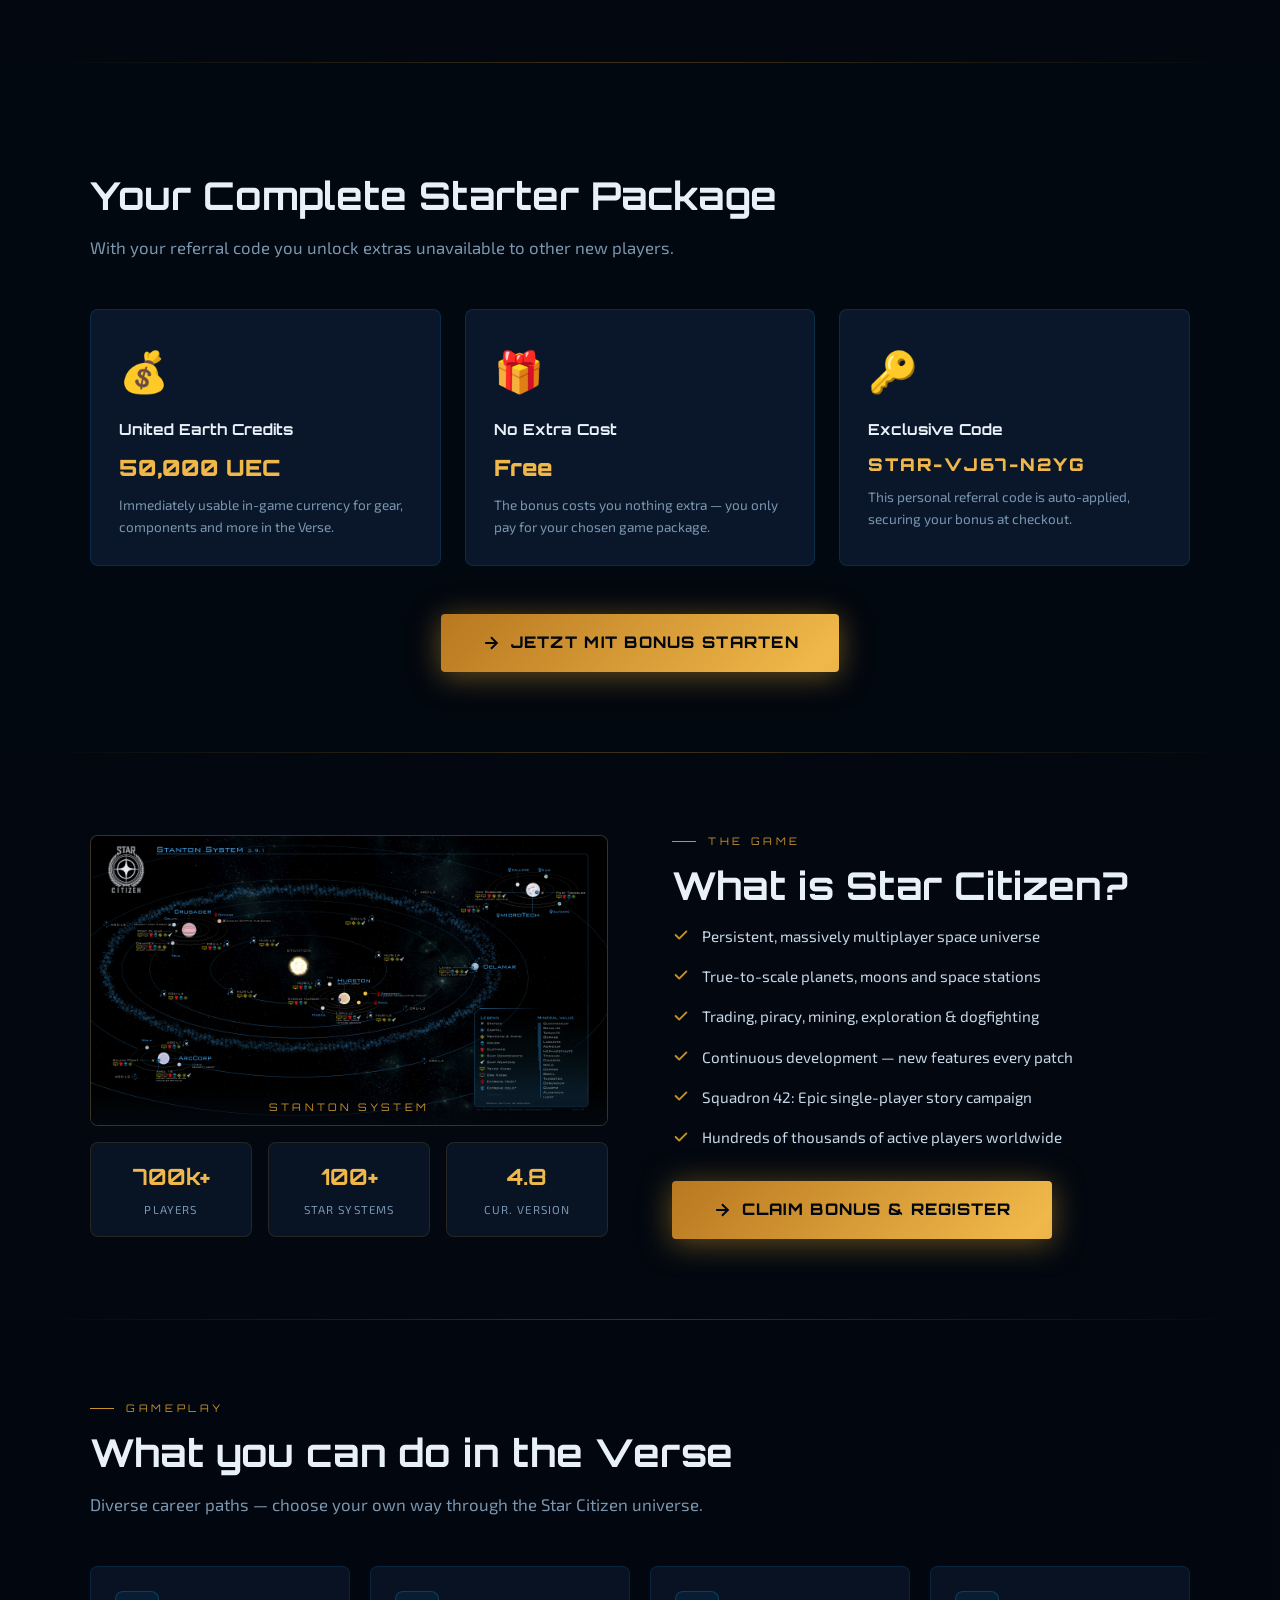
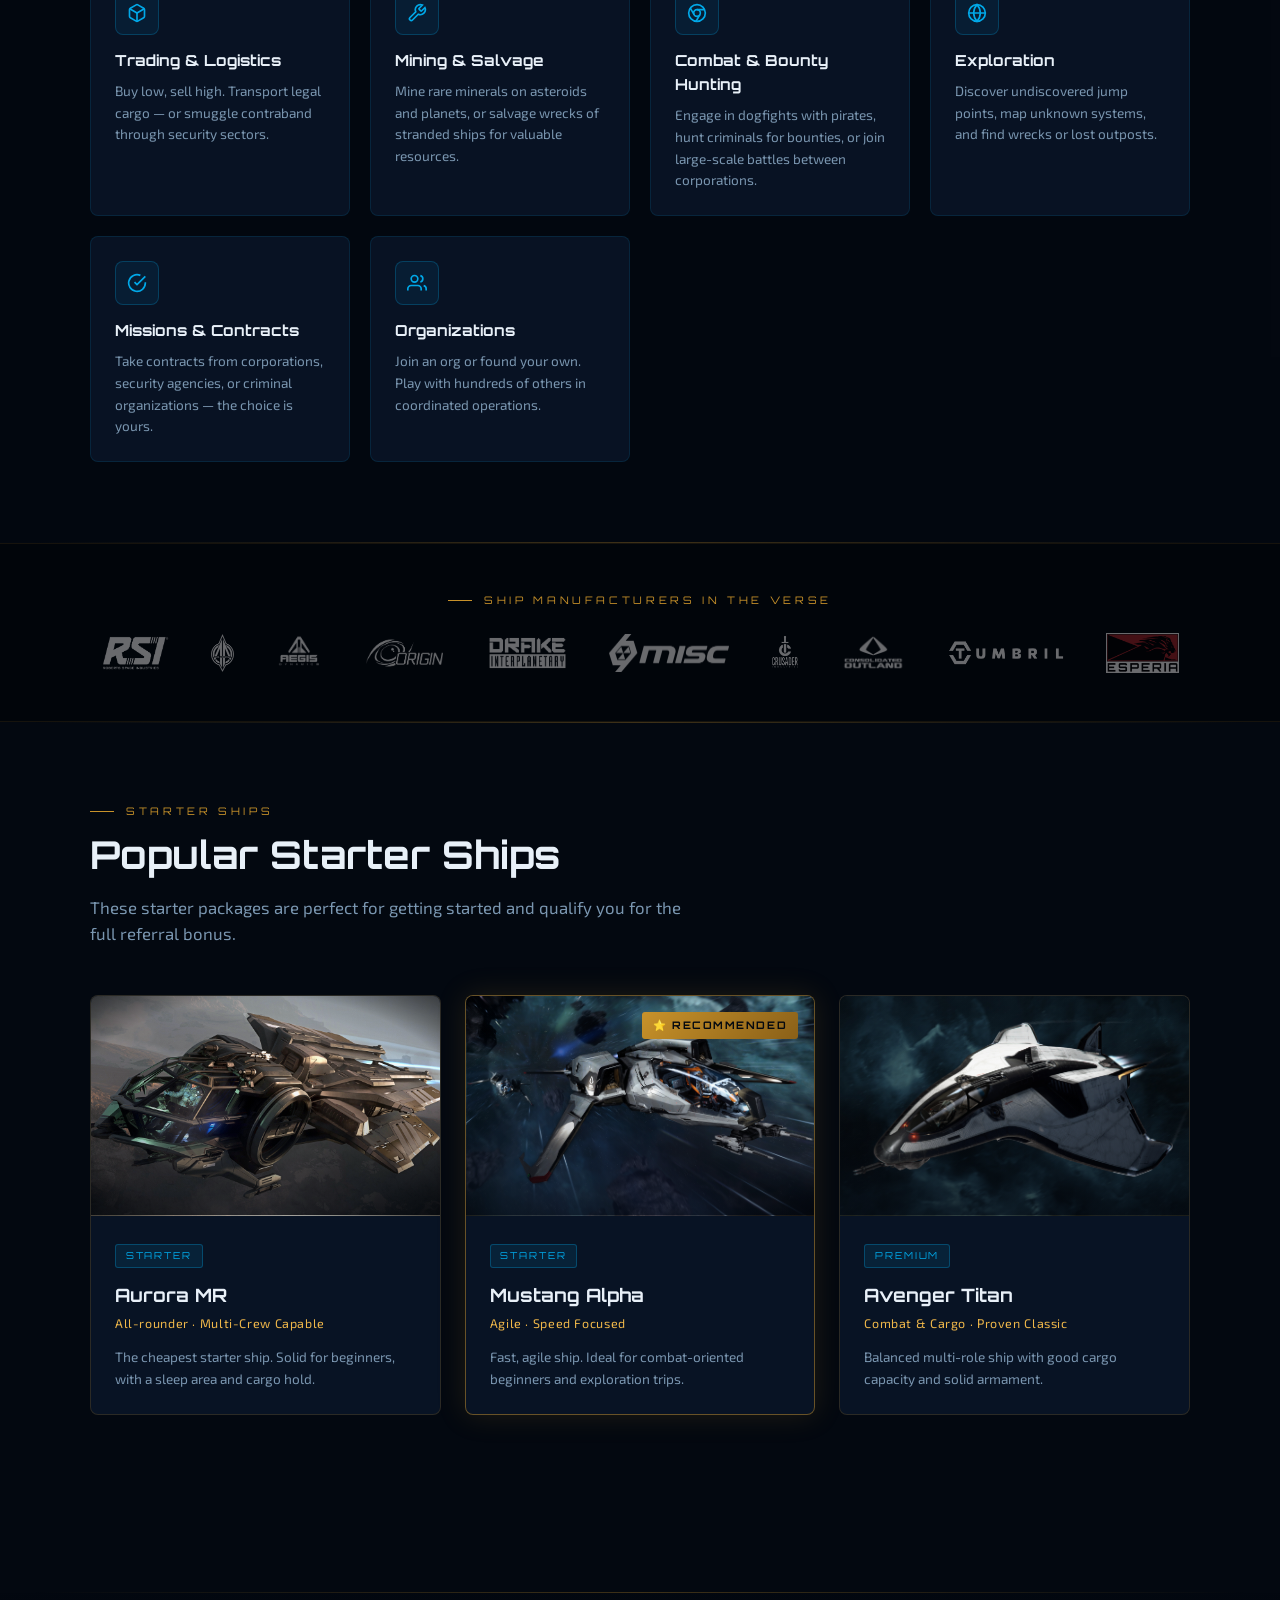
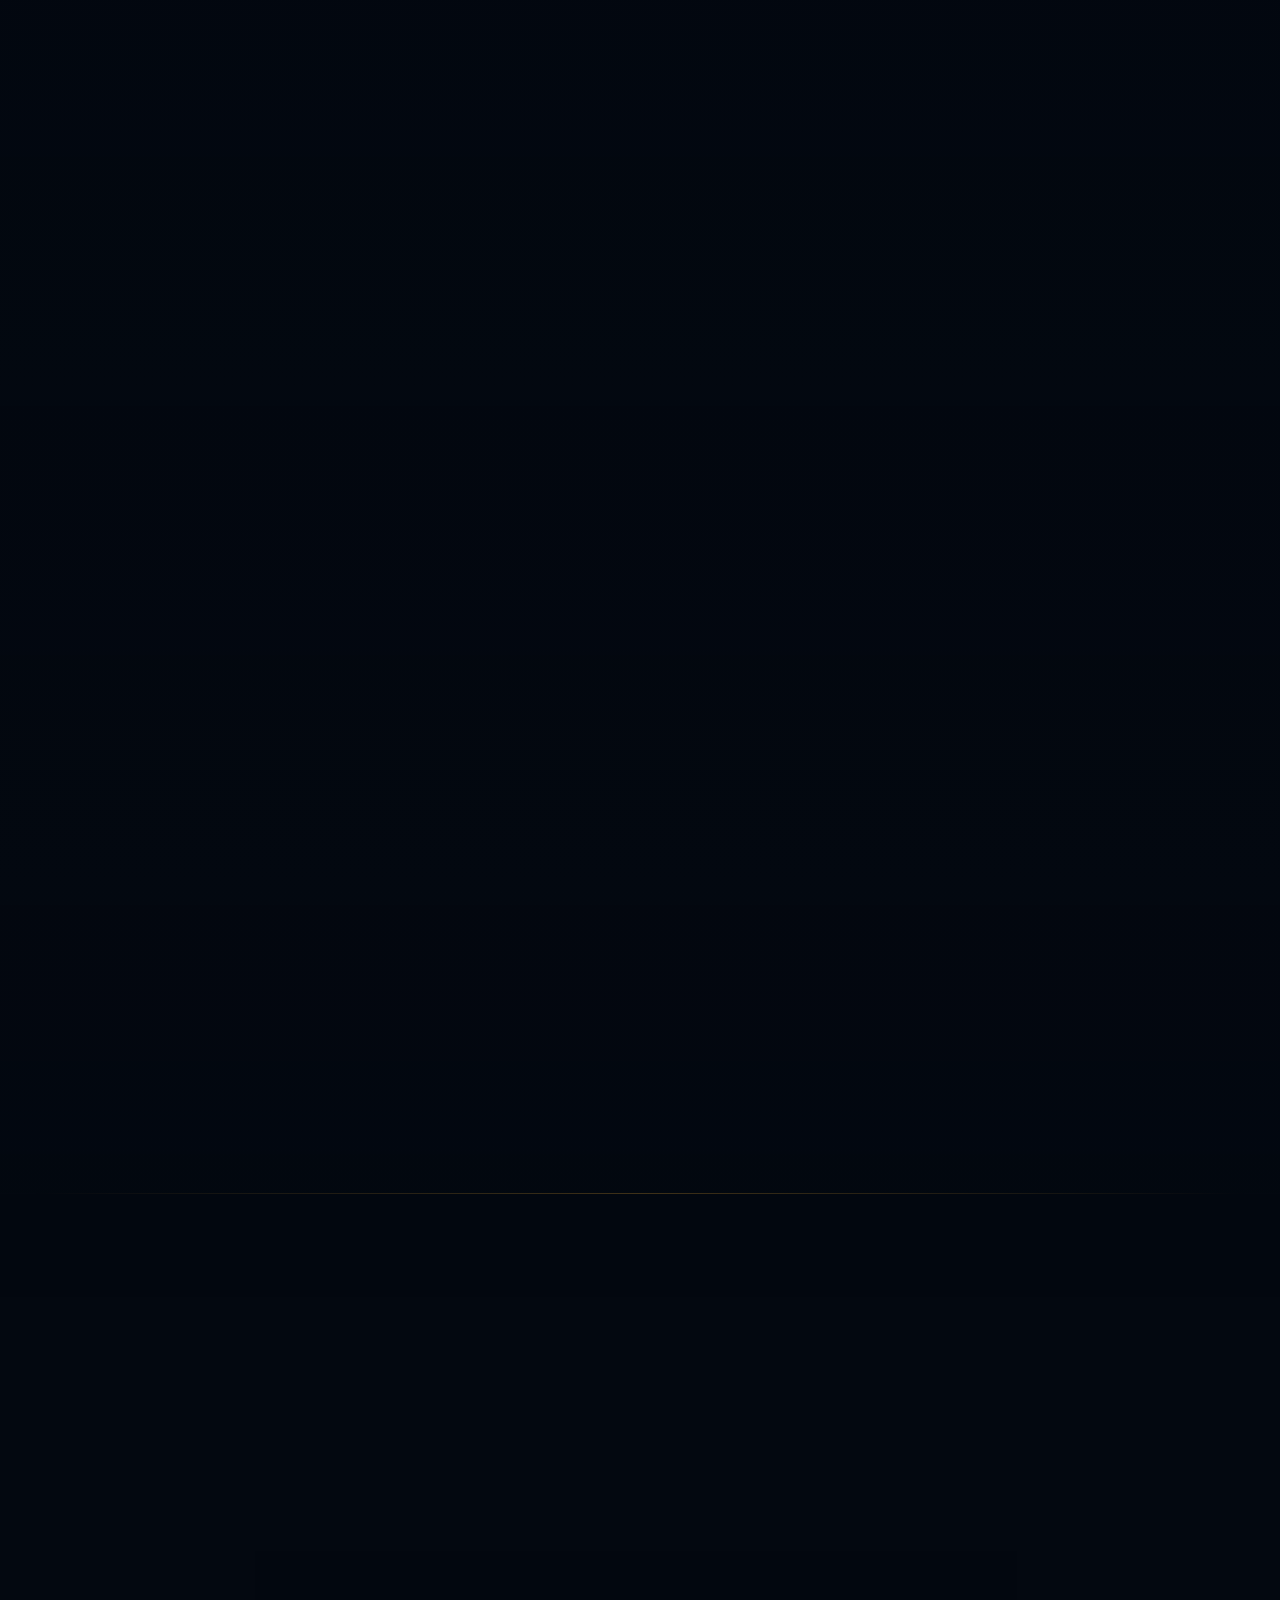
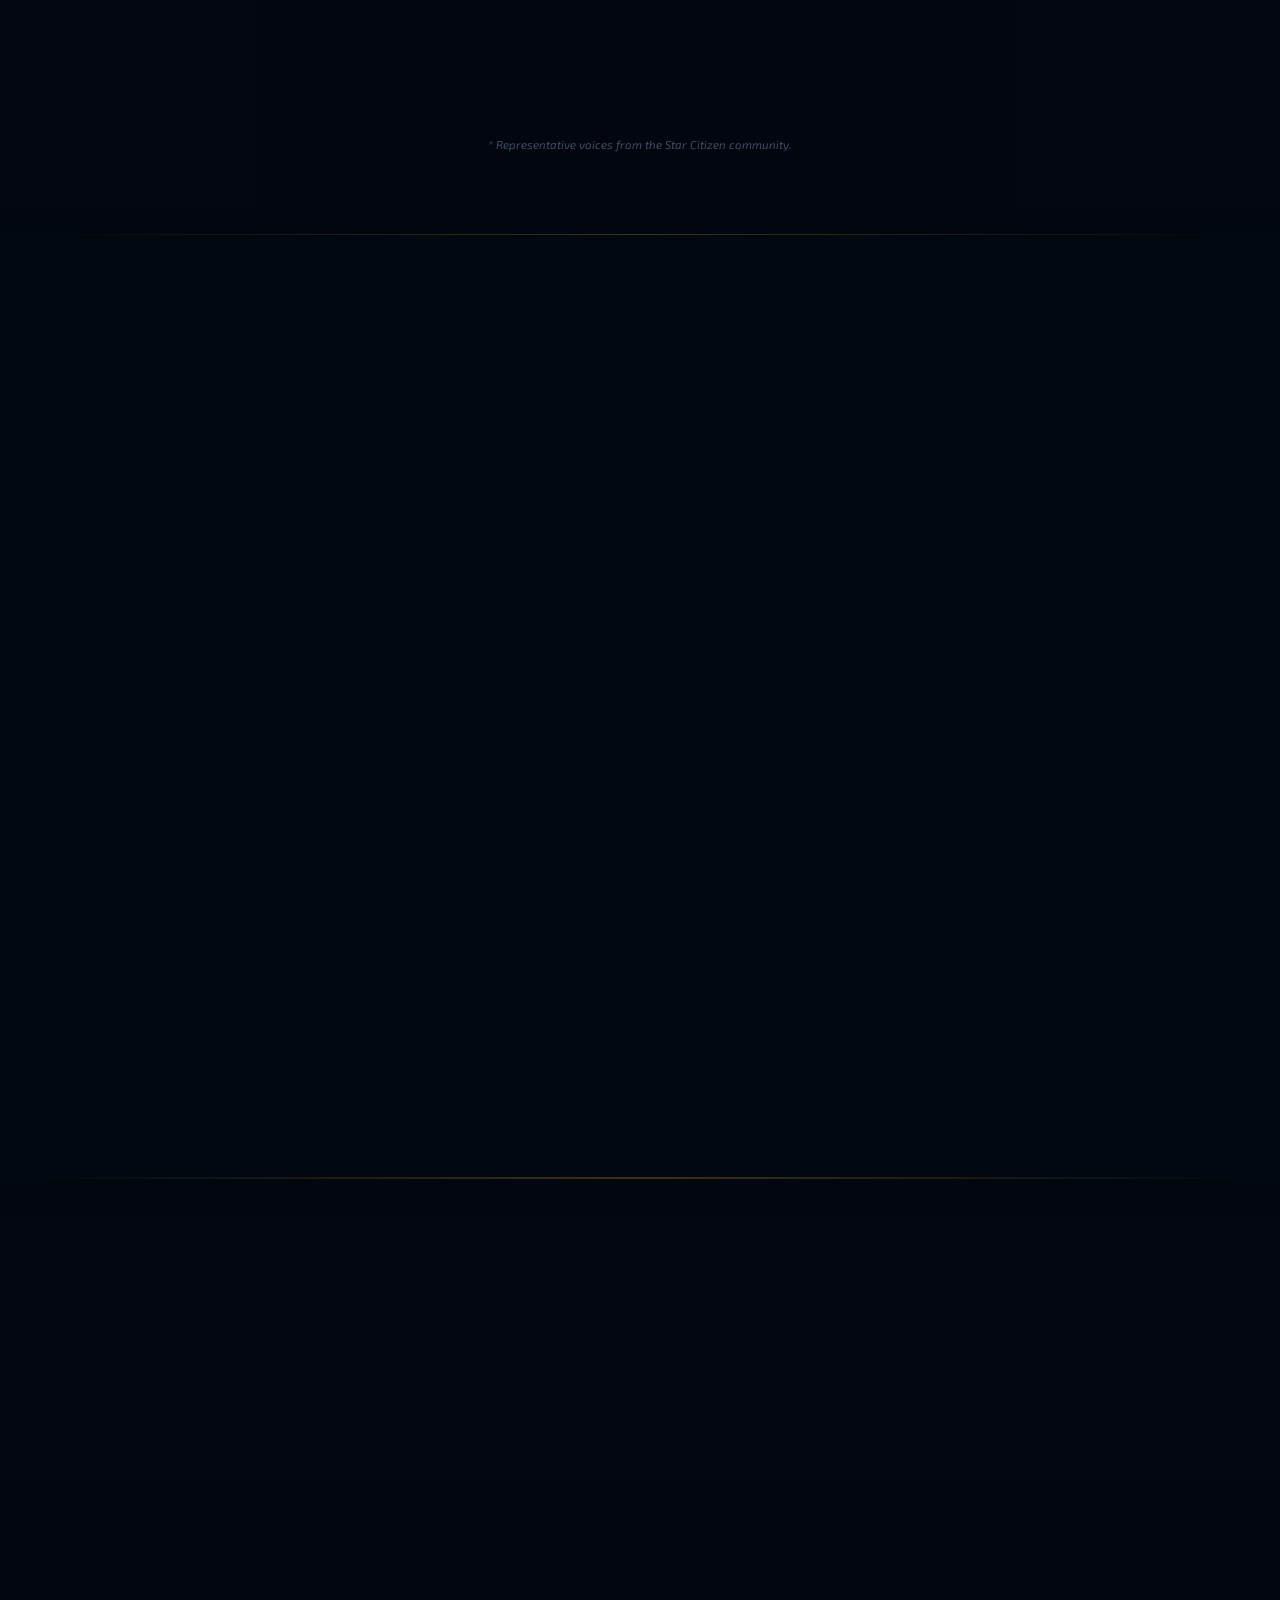
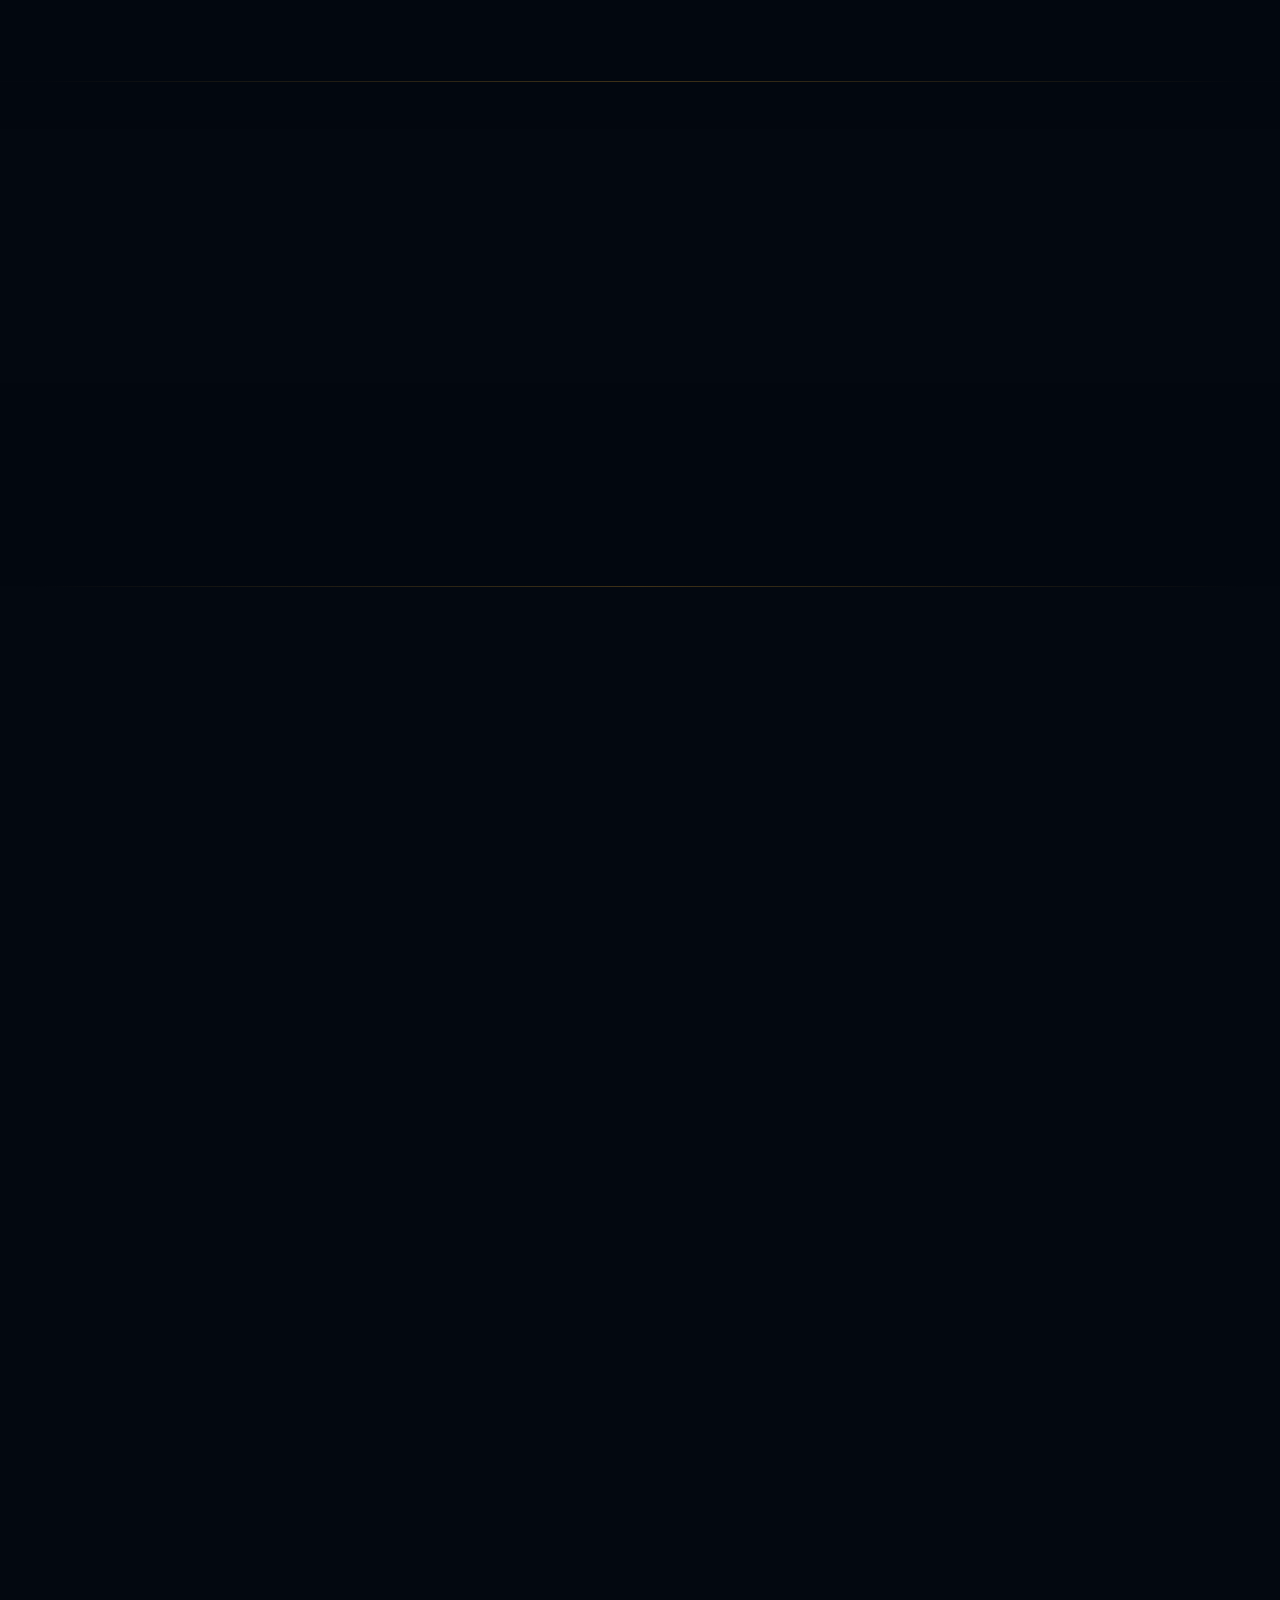
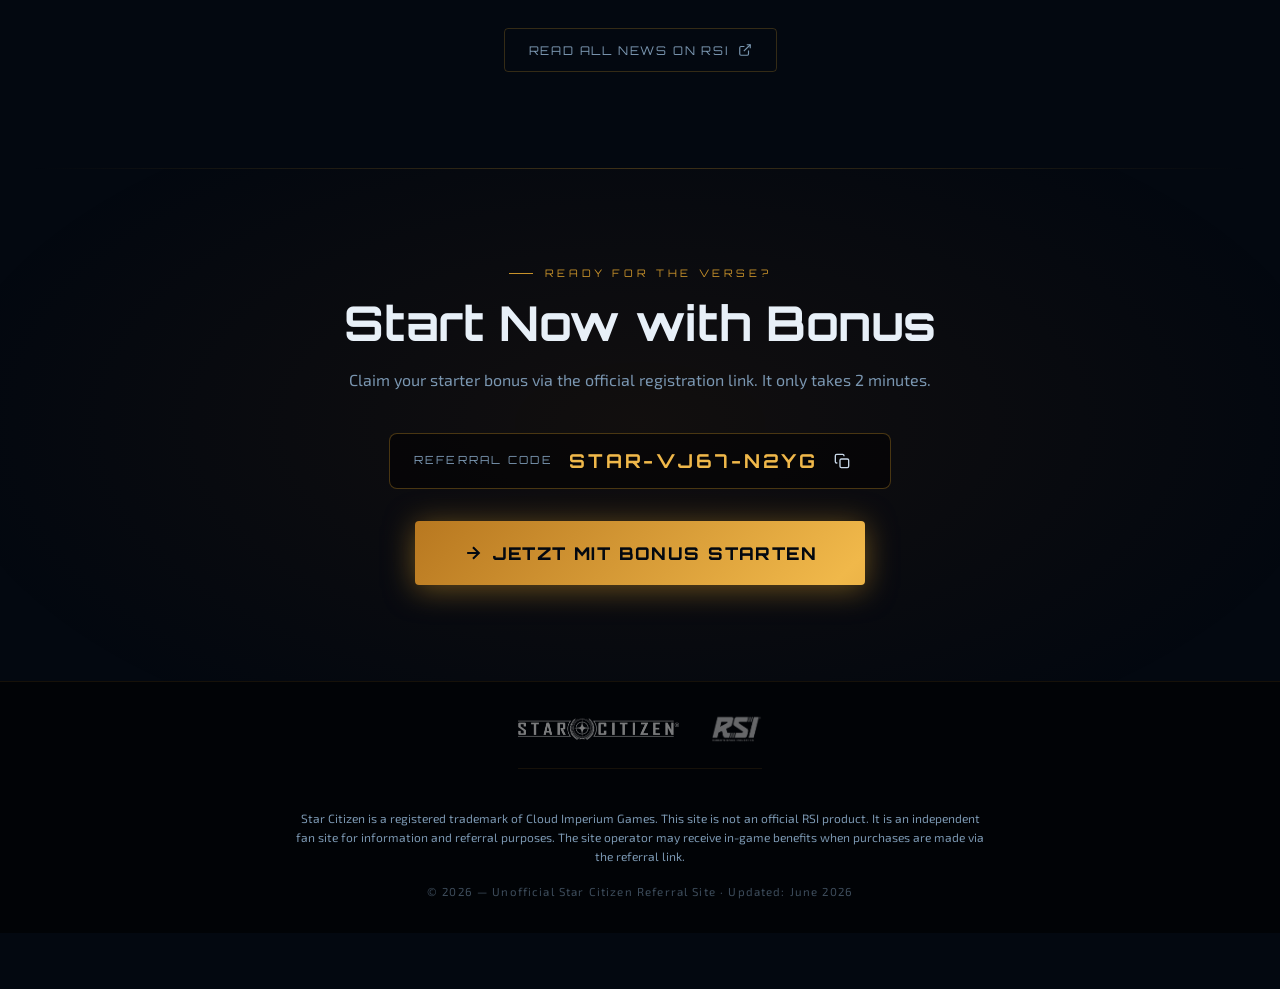
==== commit 5625c1df: "Update referral bonus to 50.000 UEC (2025 program overhaul) - Bonus amount 5.000 -> 50.000 across al" ====
--- a/index.html
+++ b/index.html
@@ -6,17 +6,17 @@
   <meta http-equiv="X-UA-Compatible" content="IE=edge">
 
   <!-- ── PRIMARY META ── -->
-  <title>Star Citizen 5.000 aUEC Startbonus | Referral-Code STAR-VJ67-N2YG</title>
-  <meta name="description" content="Erhalte 5.000 aUEC Startbonus beim Einstieg in Star Citizen. Nutze Referral-Code STAR-VJ67-N2YG und starte mit exklusiven Vorteilen ins Verse. Kostenlos registrieren!">
-  <meta name="keywords" content="Star Citizen, Referral Code, Bonus, aUEC, Startbonus, STAR-VJ67-N2YG, Star Citizen starten, Star Citizen Bonus, RSI, Cloud Imperium Games, Star Citizen 2025, Squadron 42">
+  <title>Star Citizen 50.000 UEC Startbonus | Referral-Code STAR-VJ67-N2YG</title>
+  <meta name="description" content="Erhalte 50.000 UEC Startbonus beim Einstieg in Star Citizen. Nutze Referral-Code STAR-VJ67-N2YG und starte mit exklusiven Vorteilen ins Verse. Kostenlos registrieren!">
+  <meta name="keywords" content="Star Citizen, Referral Code, Bonus, UEC, 50000 UEC, 50.000 UEC, aUEC, Startbonus, STAR-VJ67-N2YG, Star Citizen starten, Star Citizen Bonus, RSI, Cloud Imperium Games, Star Citizen 2026, Squadron 42">
   <meta name="author" content="SC Referral">
   <meta name="robots" content="index, follow, max-image-preview:large, max-snippet:-1, max-video-preview:-1">
   <link rel="canonical" href="https://starcitizen.sth2die4.com/">
 
   <!-- ── OPEN GRAPH ── -->
   <meta property="og:type" content="website">
-  <meta property="og:title" content="Star Citizen 5.000 aUEC Startbonus – Referral Code STAR-VJ67-N2YG">
-  <meta property="og:description" content="Starte in Star Citizen mit 5.000 aUEC Bonus! Über diesen Referral-Link erhältst du exklusive Vorteile ohne Extrakosten. Jetzt registrieren!">
+  <meta property="og:title" content="Star Citizen 50.000 UEC Startbonus – Referral Code STAR-VJ67-N2YG">
+  <meta property="og:description" content="Starte in Star Citizen mit 50.000 UEC Bonus! Über diesen Referral-Link erhältst du exklusive Vorteile ohne Extrakosten. Jetzt registrieren!">
   <meta property="og:url" content="https://starcitizen.sth2die4.com/">
   <meta property="og:site_name" content="Star Citizen Referral Bonus">
   <meta property="og:locale" content="de_DE">
@@ -27,12 +27,12 @@
   <meta property="og:image" content="https://starcitizen.sth2die4.com/img/Social/SC_05_Wallpaper_1500x500.jpg">
   <meta property="og:image:width" content="1500">
   <meta property="og:image:height" content="500">
-  <meta property="og:image:alt" content="Star Citizen 5.000 aUEC Startbonus mit Referral-Code STAR-VJ67-N2YG">
+  <meta property="og:image:alt" content="Star Citizen 50.000 UEC Startbonus mit Referral-Code STAR-VJ67-N2YG">
 
   <!-- ── TWITTER CARD ── -->
   <meta name="twitter:card" content="summary_large_image">
-  <meta name="twitter:title" content="Star Citizen 5.000 aUEC Startbonus">
-  <meta name="twitter:description" content="Starte in Star Citizen mit 5.000 aUEC Bonus! Referral-Code STAR-VJ67-N2YG – jetzt registrieren!">
+  <meta name="twitter:title" content="Star Citizen 50.000 UEC Startbonus">
+  <meta name="twitter:description" content="Starte in Star Citizen mit 50.000 UEC Bonus! Referral-Code STAR-VJ67-N2YG – jetzt registrieren!">
   <meta name="twitter:image" content="https://starcitizen.sth2die4.com/img/Social/SC_05_Wallpaper_1500x500.jpg">
 
   <!-- ── STRUCTURED DATA ── -->
@@ -40,14 +40,16 @@
   {
     "@context": "https://schema.org",
     "@type": "WebPage",
-    "name": "Star Citizen 5.000 aUEC Startbonus – Referral Code STAR-VJ67-N2YG",
-    "description": "Erhalte 5.000 aUEC Startbonus beim Einstieg in Star Citizen mit Referral-Code STAR-VJ67-N2YG. Exklusive Vorteile ohne Extrakosten.",
+    "name": "Star Citizen 50.000 UEC Startbonus – Referral Code STAR-VJ67-N2YG",
+    "description": "Erhalte 50.000 UEC Startbonus beim Einstieg in Star Citizen mit Referral-Code STAR-VJ67-N2YG. Exklusive Vorteile ohne Extrakosten.",
     "url": "https://starcitizen.sth2die4.com/",
-    "inLanguage": ["de", "en", "fr", "es"],
+    "datePublished": "2026-05-01",
+    "dateModified": "2026-06-07",
+    "inLanguage": ["de", "en", "fr", "es", "it", "pt"],
     "about": {
       "@type": "VideoGame",
       "name": "Star Citizen",
-      "description": "Star Citizen ist ein massivelymultiplayer Online Space-Simulation Spiel von Cloud Imperium Games.",
+      "description": "Star Citizen ist ein massiv-multiplayer Online-Weltraumsimulationsspiel von Cloud Imperium Games.",
       "publisher": {
         "@type": "Organization",
         "name": "Cloud Imperium Games"
@@ -58,7 +60,7 @@
     "mainEntity": {
       "@type": "Offer",
       "name": "Star Citizen Referral Bonus",
-      "description": "5.000 Alpha UEC Startbonus bei Registrierung mit Referral-Code STAR-VJ67-N2YG",
+      "description": "50.000 UEC Startbonus bei Registrierung mit Referral-Code STAR-VJ67-N2YG",
       "price": "0",
       "priceCurrency": "EUR",
       "availability": "https://schema.org/InStock",
@@ -91,7 +93,7 @@
         "name": "Wie funktioniert der Referral-Code STAR-VJ67-N2YG?",
         "acceptedAnswer": {
           "@type": "Answer",
-          "text": "Beim Registrieren über den Referral-Link wird der Code STAR-VJ67-N2YG automatisch eingetragen. Nach dem Kauf eines Spielpakets werden dir 5.000 aUEC (Alpha UEC) gutgeschrieben."
+          "text": "Beim Registrieren über den Referral-Link wird der Code STAR-VJ67-N2YG automatisch eingetragen. Nach dem Kauf eines Spielpakets werden dir 50.000 UEC gutgeschrieben. Seit der Programm-Überarbeitung 2025 hast du außerdem eine 24-Stunden-Nachfrist, um den Code auch nach der Account-Erstellung noch einzutragen."
         }
       },
       {
@@ -99,7 +101,7 @@
         "name": "Wie viel Bonus bekomme ich mit dem Star Citizen Referral Code?",
         "acceptedAnswer": {
           "@type": "Answer",
-          "text": "Mit dem Referral-Code STAR-VJ67-N2YG erhältst du 5.000 Alpha UEC (aUEC) als Startbonus, die du direkt im Spiel zum Kaufen von Ausrüstung verwenden kannst."
+          "text": "Mit dem Referral-Code STAR-VJ67-N2YG erhältst du 50.000 UEC als Startbonus, die du direkt im Spiel zum Kaufen von Ausrüstung verwenden kannst."
         }
       },
       {
@@ -115,7 +117,7 @@
         "name": "Was ist aUEC und wofür nutzt man es in Star Citizen?",
         "acceptedAnswer": {
           "@type": "Answer",
-          "text": "aUEC (Alpha United Earth Credits) ist die In-Game-Währung von Star Citizen. Mit aUEC kaufst du Ausrüstung, Waffen, Schiffskomponenten und mehr. Die 5.000 aUEC aus dem Referral-Bonus STAR-VJ67-N2YG landen direkt nach dem Kauf auf deinem Konto."
+          "text": "aUEC (Alpha United Earth Credits) ist die In-Game-Währung von Star Citizen. Mit aUEC kaufst du Ausrüstung, Waffen, Schiffskomponenten und mehr. Die 50.000 UEC aus dem Referral-Bonus STAR-VJ67-N2YG landen direkt nach dem Kauf auf deinem Konto."
         }
       },
       {
@@ -123,7 +125,7 @@
         "name": "Welches Starter-Paket ist das beste für Anfänger?",
         "acceptedAnswer": {
           "@type": "Answer",
-          "text": "Die Aurora MR ist das günstigste und vielseitigste Einsteigerschiff. Die Mustang Alpha ist schneller und wendiger für kampforientierte Spieler. Beide qualifizieren für den vollen 5.000 aUEC Referral-Bonus."
+          "text": "Die Aurora MR ist das günstigste und vielseitigste Einsteigerschiff. Die Mustang Alpha ist schneller und wendiger für kampforientierte Spieler. Beide qualifizieren für den vollen 50.000 UEC Referral-Bonus."
         }
       },
       {
@@ -136,7 +138,7 @@
       },
       {
         "@type": "Question",
-        "name": "Welche Systemanforderungen hat Star Citizen 2025?",
+        "name": "Welche Systemanforderungen hat Star Citizen 2026?",
         "acceptedAnswer": {
           "@type": "Answer",
           "text": "Empfohlen: Intel Core i7 / AMD Ryzen 7, 32 GB RAM, Nvidia RTX 3070 oder AMD RX 6700 XT, NVMe SSD. Mindestanforderungen: 16 GB RAM, GTX 1070."
@@ -168,14 +170,14 @@
     "@context": "https://schema.org",
     "@type": "HowTo",
     "name": "So holst du dir den Star Citizen Referral Bonus",
-    "description": "Anleitung zur Registrierung bei Star Citizen mit Referral-Code STAR-VJ67-N2YG für 5.000 aUEC Startbonus",
+    "description": "Anleitung zur Registrierung bei Star Citizen mit Referral-Code STAR-VJ67-N2YG für 50.000 UEC Startbonus",
     "totalTime": "PT2M",
     "step": [
       {"@type":"HowToStep","name":"Registrierungslink öffnen","text":"Klicke auf den offiziellen Referral-Link mit eingetragenem Code STAR-VJ67-N2YG","url":"https://www.robertsspaceindustries.com/enlist?referral=STAR-VJ67-N2YG","position":1},
       {"@type":"HowToStep","name":"Account erstellen","text":"Gib deinen Benutzernamen, E-Mail und Passwort ein. Der Referral-Code ist automatisch eingetragen.","position":2},
-      {"@type":"HowToStep","name":"Spielpaket kaufen","text":"Wähle ein beliebiges Starter-Paket ab ~45€. Der 5.000 aUEC Bonus wird automatisch gutgeschrieben.","position":3},
+      {"@type":"HowToStep","name":"Spielpaket kaufen","text":"Wähle ein beliebiges Starter-Paket ab ~45€. Der 50.000 UEC Bonus wird automatisch gutgeschrieben.","position":3},
       {"@type":"HowToStep","name":"Launcher herunterladen","text":"Lade den RSI Launcher herunter, installiere ihn und logge dich ein.","position":4},
-      {"@type":"HowToStep","name":"Bonus genießen","text":"Deine 5.000 aUEC sind direkt in deinem In-Game-Konto verfügbar. Willkommen im Verse!","position":5}
+      {"@type":"HowToStep","name":"Bonus genießen","text":"Deine 50.000 UEC sind direkt in deinem In-Game-Konto verfügbar. Willkommen im Verse!","position":5}
     ]
   }
   </script>
@@ -337,8 +339,8 @@
       <!-- Bonus Box -->
       <div class="bonus-box" role="complementary" aria-label="Bonus Details">
         <div class="bonus-box-label" id="bonus-label">Dein Startbonus bei Registrierung</div>
-        <div class="bonus-amount" id="bonus-amount">5.000 aUEC</div>
-        <div class="bonus-desc" id="bonus-desc">Alpha UEC — In-Game-Währung für deinen ersten Einkauf im Verse</div>
+        <div class="bonus-amount" id="bonus-amount">50.000 UEC</div>
+        <div class="bonus-desc" id="bonus-desc">United Earth Credits — In-Game-Währung für deinen ersten Einkauf im Verse</div>
       </div>
 
       <!-- CTA Group -->
@@ -397,7 +399,7 @@
       </div>
       <div class="trust-item">
         <svg viewBox="0 0 24 24" fill="none" stroke="currentColor" stroke-width="2" aria-hidden="true"><circle cx="12" cy="12" r="10"/><path d="M12 6v6l4 2"/></svg>
-        <div><strong id="trust4-val">5.000 aUEC</strong><span id="trust4-lbl">sofortiger In-Game Bonus</span></div>
+        <div><strong id="trust4-val">50.000 UEC</strong><span id="trust4-lbl">sofortiger In-Game Bonus</span></div>
       </div>
     </div>
   </section>
@@ -444,7 +446,7 @@
             </svg>
           </div>
           <h3 class="step-title" id="step3-title">Ins Verse starten</h3>
-          <p class="step-desc" id="step3-desc">Lade den Launcher herunter, logge dich ein und dein Bonus-aUEC erscheint automatisch in deinem Konto.</p>
+          <p class="step-desc" id="step3-desc">Lade den Launcher herunter, logge dich ein und dein Bonus-UEC erscheint automatisch in deinem Konto.</p>
         </article>
 
         <!-- Step 4 -->
@@ -476,8 +478,8 @@
       <div class="bonuses-grid">
         <article class="bonus-card reveal">
           <span class="bonus-card-icon" aria-hidden="true">💰</span>
-          <h3 class="bonus-card-title" id="b1-title">Alpha UEC</h3>
-          <div class="bonus-card-value" id="b1-value">5.000 aUEC</div>
+          <h3 class="bonus-card-title" id="b1-title">United Earth Credits</h3>
+          <div class="bonus-card-value" id="b1-value">50.000 UEC</div>
           <p class="bonus-card-desc" id="b1-desc">Sofort verwendbare In-Game-Währung für Ausrüstung, Komponenten und mehr im Verse.</p>
         </article>
 
@@ -700,7 +702,7 @@
         </article>
       </div>
 
-      <p class="ship-note reveal" id="ships-note">💡 Bereits ab dem günstigsten Pack erhältst du den vollen 5.000 aUEC Bonus.</p>
+      <p class="ship-note reveal" id="ships-note">💡 Bereits ab dem günstigsten Pack erhältst du den vollen 50.000 UEC Bonus.</p>
     </div>
   </section>
 
@@ -819,7 +821,7 @@
 
   <section class="guide-section" id="guide" aria-labelledby="guide-title">
     <div class="section-inner">
-      <div class="section-tag reveal" aria-hidden="true"><span id="guide-tag">Einsteiger Guide 2025</span></div>
+      <div class="section-tag reveal" aria-hidden="true"><span id="guide-tag">Einsteiger Guide 2026</span></div>
       <h2 class="section-title reveal" id="guide-title">Star Citizen starten — <span class="accent">der komplette Guide</span></h2>
 
       <div class="guide-grid">
@@ -838,8 +840,8 @@
           <h3 id="guide2-title">Was ist aUEC — und wofür nutzt man es?</h3>
           <div class="guide-block-body" id="guide2-body">
             <p><strong>aUEC (Alpha United Earth Credits)</strong> ist die In-Game-Währung von Star Citizen. Mit aUEC kaufst du im Spiel Ausrüstung, Waffen, Schiffskomponenten, Treibstoff und mehr — direkt bei Händlern auf Stationen und Planeten im Stanton-System und darüber hinaus.</p>
-            <p>Die 5.000 aUEC aus dem Referral-Bonus landen direkt nach deinem Kauf auf deinem In-Game-Konto. Das reicht zum Beispiel für erste Waffen-Upgrades, bessere Schiffskomponenten oder einen guten Startvorrat an Treibstoff und Reparaturmaterial.</p>
-            <p>Im Unterschied zu "echtem" UEC (dem finalen Release-Währungssystem) werden aUEC regelmäßig zurückgesetzt — der Bonus ist also für den aktuellen Alpha-Stand optimiert.</p>
+            <p>Die 50.000 UEC aus dem Referral-Bonus landen direkt nach deinem Kauf auf deinem In-Game-Konto. Das reicht zum Beispiel für erste Waffen-Upgrades, bessere Schiffskomponenten oder einen guten Startvorrat an Treibstoff und Reparaturmaterial.</p>
+            <p><strong>Wichtig:</strong> Der Referral-Bonus wird in <strong>UEC</strong> (United Earth Credits) gutgeschrieben — der persistenten Hauptwährung, die du im RSI-Pledge-Store einlöst und die <em>nicht</em> mit jedem Patch zurückgesetzt wird. Das reine In-Game-aUEC dagegen wird regelmäßig zurückgesetzt. Mit 50.000 UEC startest du also mit einem dauerhaften Vorteil ins Verse.</p>
           </div>
         </article>
 
@@ -848,8 +850,8 @@
           <h3 id="guide3-title">Referral Code: So funktioniert STAR-VJ67-N2YG</h3>
           <div class="guide-block-body" id="guide3-body">
             <p>Der Referral-Code <strong>STAR-VJ67-N2YG</strong> wird beim Registrieren über den Referral-Link automatisch eingetragen. Du musst nichts weiter tun — der Code ist bereits im Link integriert.</p>
-            <p>Nach dem Kauf eines beliebigen qualifizierenden Paketes werden deinem RSI-Konto automatisch <strong>5.000 Alpha UEC</strong> gutgeschrieben. Es entstehen dir keinerlei Mehrkosten — du zahlst denselben Preis wie ohne Code.</p>
-            <p>Wichtig: Der Code muss <em>vor dem ersten Kauf</em> hinterlegt sein. Nutze daher immer den direkten Registrierungslink auf dieser Seite, um sicherzustellen, dass der Bonus angerechnet wird.</p>
+            <p>Nach dem Kauf eines beliebigen qualifizierenden Paketes werden deinem RSI-Konto automatisch <strong>50.000 UEC</strong> gutgeschrieben. Es entstehen dir keinerlei Mehrkosten — du zahlst denselben Preis wie ohne Code.</p>
+            <p>Seit der Überarbeitung des Referral-Programms 2025 gilt eine <strong>24-Stunden-Nachfrist</strong>: Du kannst den Code auch noch innerhalb eines Tages nach der Account-Erstellung nachtragen. Am sichersten ist es trotzdem, direkt den Registrierungslink auf dieser Seite zu nutzen — dann ist der Code von Anfang an hinterlegt und der Bonus garantiert.</p>
           </div>
         </article>
       </div>
@@ -878,7 +880,7 @@
         </div>
         <div class="guide-text-block">
           <h3 id="gt4-title">Welches Starter-Paket ist das beste für Anfänger?</h3>
-          <p id="gt4-body">Die <strong>Aurora MR</strong> ist das günstigste und solideste Einsteigerschiff: sie hat einen Schlafplatz, kleinen Frachtraum und ist für nahezu alle Karrierepfade geeignet. Die <strong>Mustang Alpha</strong> ist schneller und wendiger, ideal für kampforientierte Spieler. Beide qualifizieren für den vollen 5.000 aUEC Bonus über den Referral-Code. Für etwas mehr Budget empfiehlt sich der <strong>Avenger Titan</strong> — er bietet mehr Frachtraum und bessere Waffenplätze.</p>
+          <p id="gt4-body">Die <strong>Aurora MR</strong> ist das günstigste und solideste Einsteigerschiff: sie hat einen Schlafplatz, kleinen Frachtraum und ist für nahezu alle Karrierepfade geeignet. Die <strong>Mustang Alpha</strong> ist schneller und wendiger, ideal für kampforientierte Spieler. Beide qualifizieren für den vollen 50.000 UEC Bonus über den Referral-Code. Für etwas mehr Budget empfiehlt sich der <strong>Avenger Titan</strong> — er bietet mehr Frachtraum und bessere Waffenplätze.</p>
         </div>
       </div>
 
@@ -1033,7 +1035,7 @@
       <p class="footer-disclaimer" id="footer-disclaimer">
         Star Citizen ist ein eingetragenes Markenzeichen von Cloud Imperium Games. Diese Seite ist kein offizielles RSI-Produkt. Sie ist eine unabhängige Fan-Seite zur Information und Vermittlung. Beim Kauf über den Referral-Link erhält der Seitenbetreiber ggf. Ingame-Vorteile.
       </p>
-      <p class="footer-copy" id="footer-copy">© 2025 — Inoffizielle Star Citizen Referral Seite</p>
+      <p class="footer-copy" id="footer-copy">© 2026 — Inoffizielle Star Citizen Referral Seite · Stand: Juni 2026</p>
     </div>
   </footer>
 
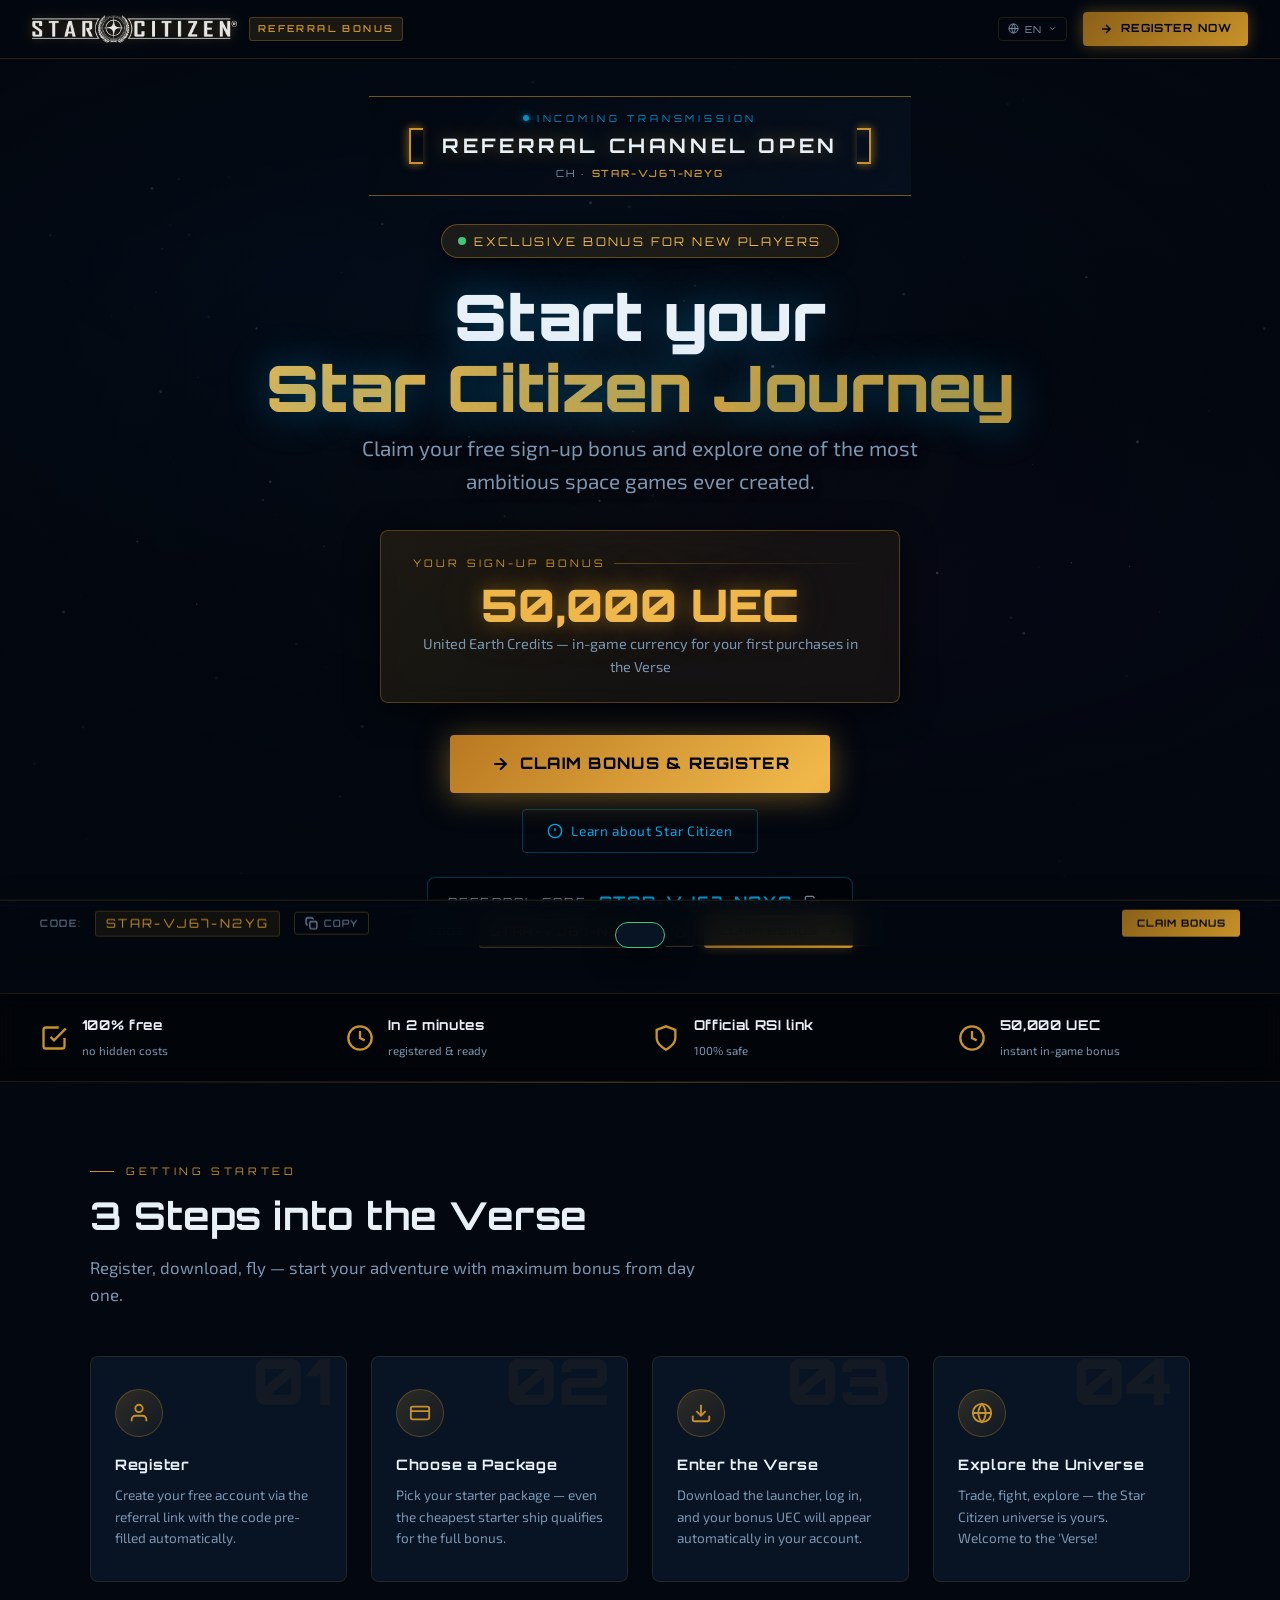
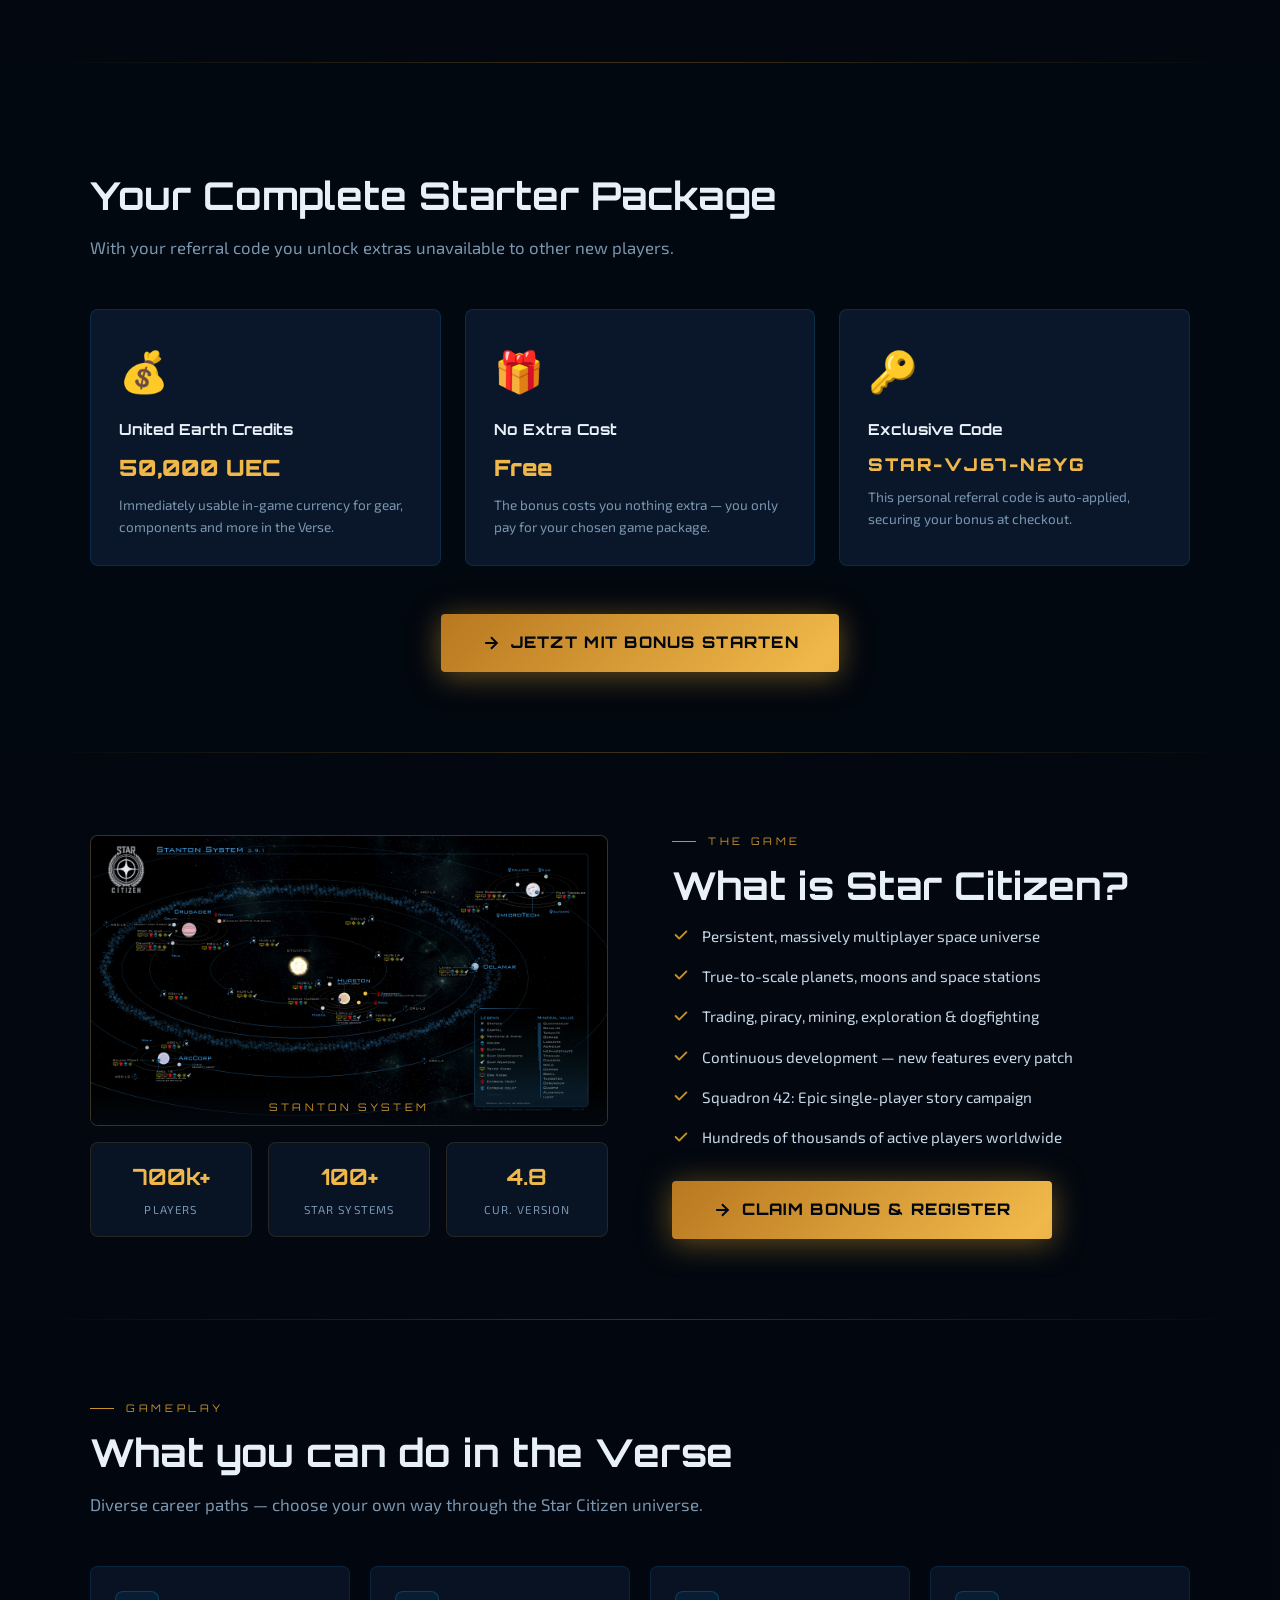
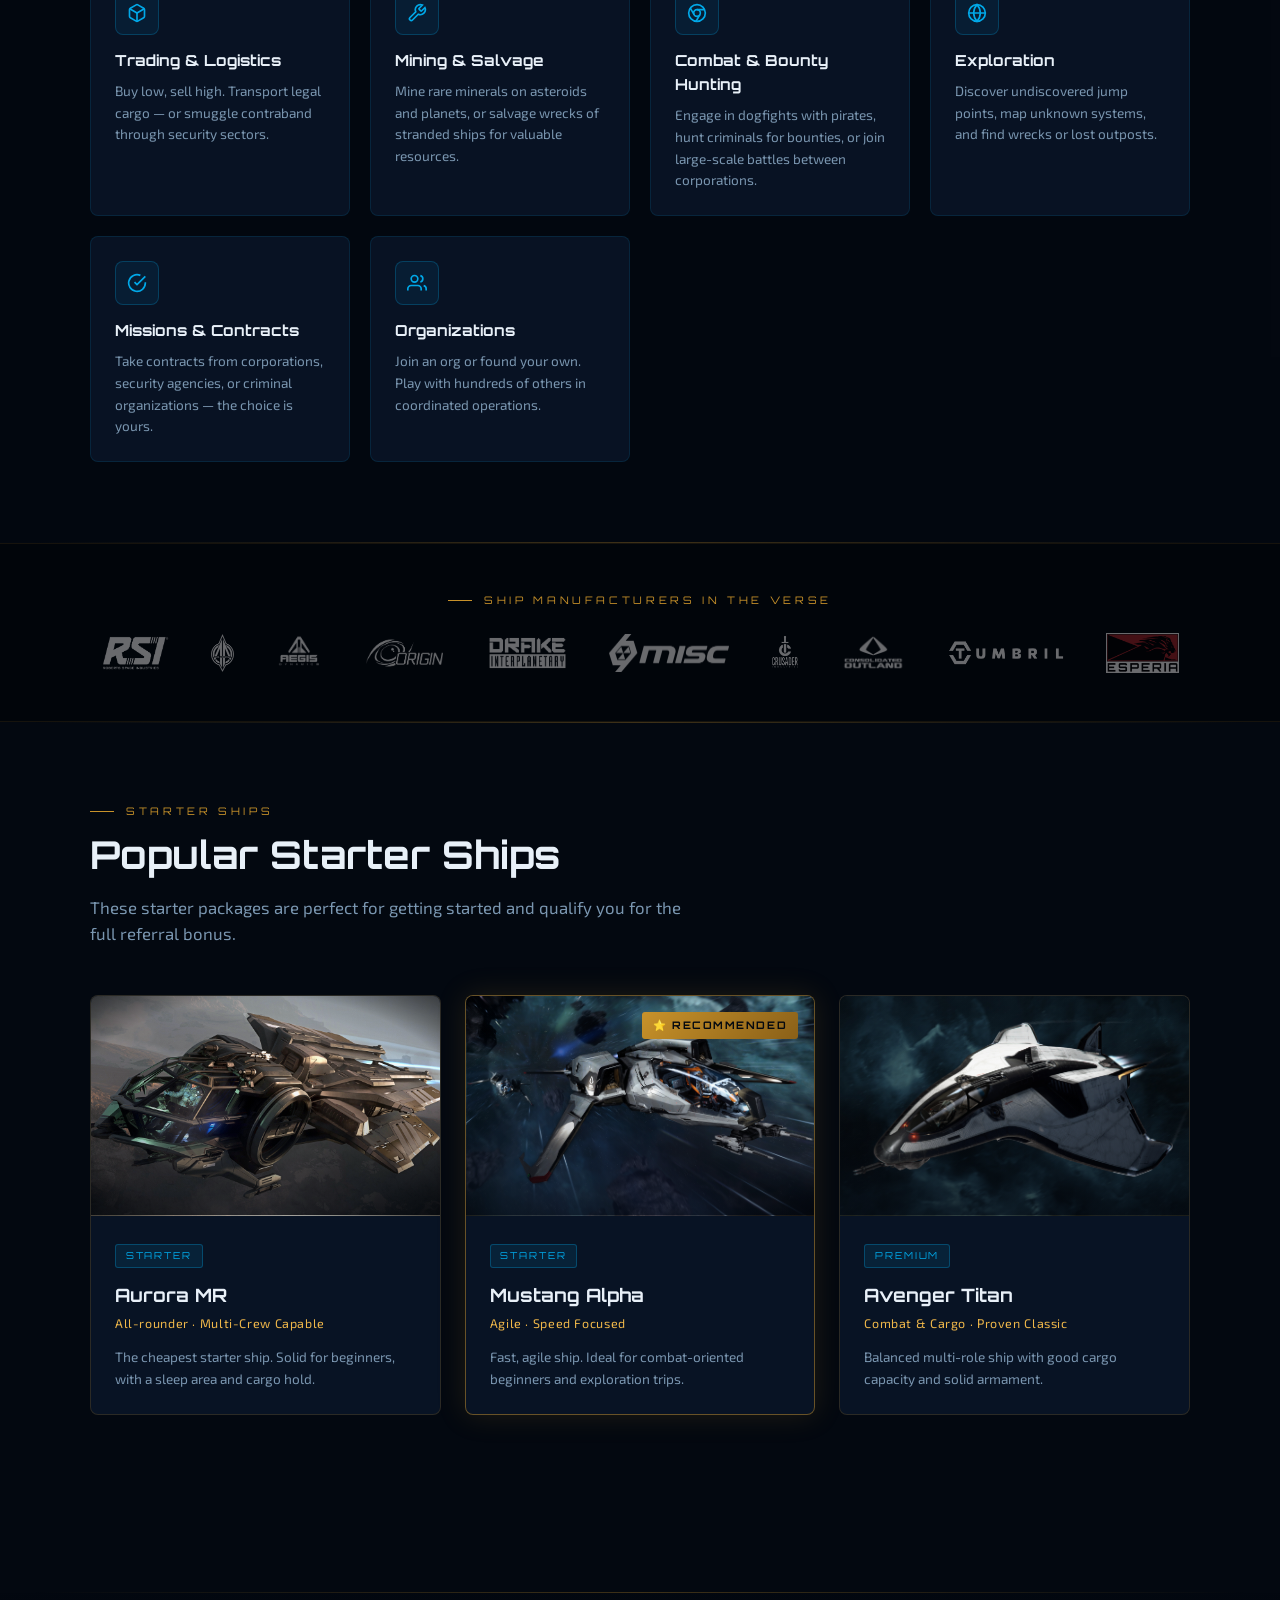
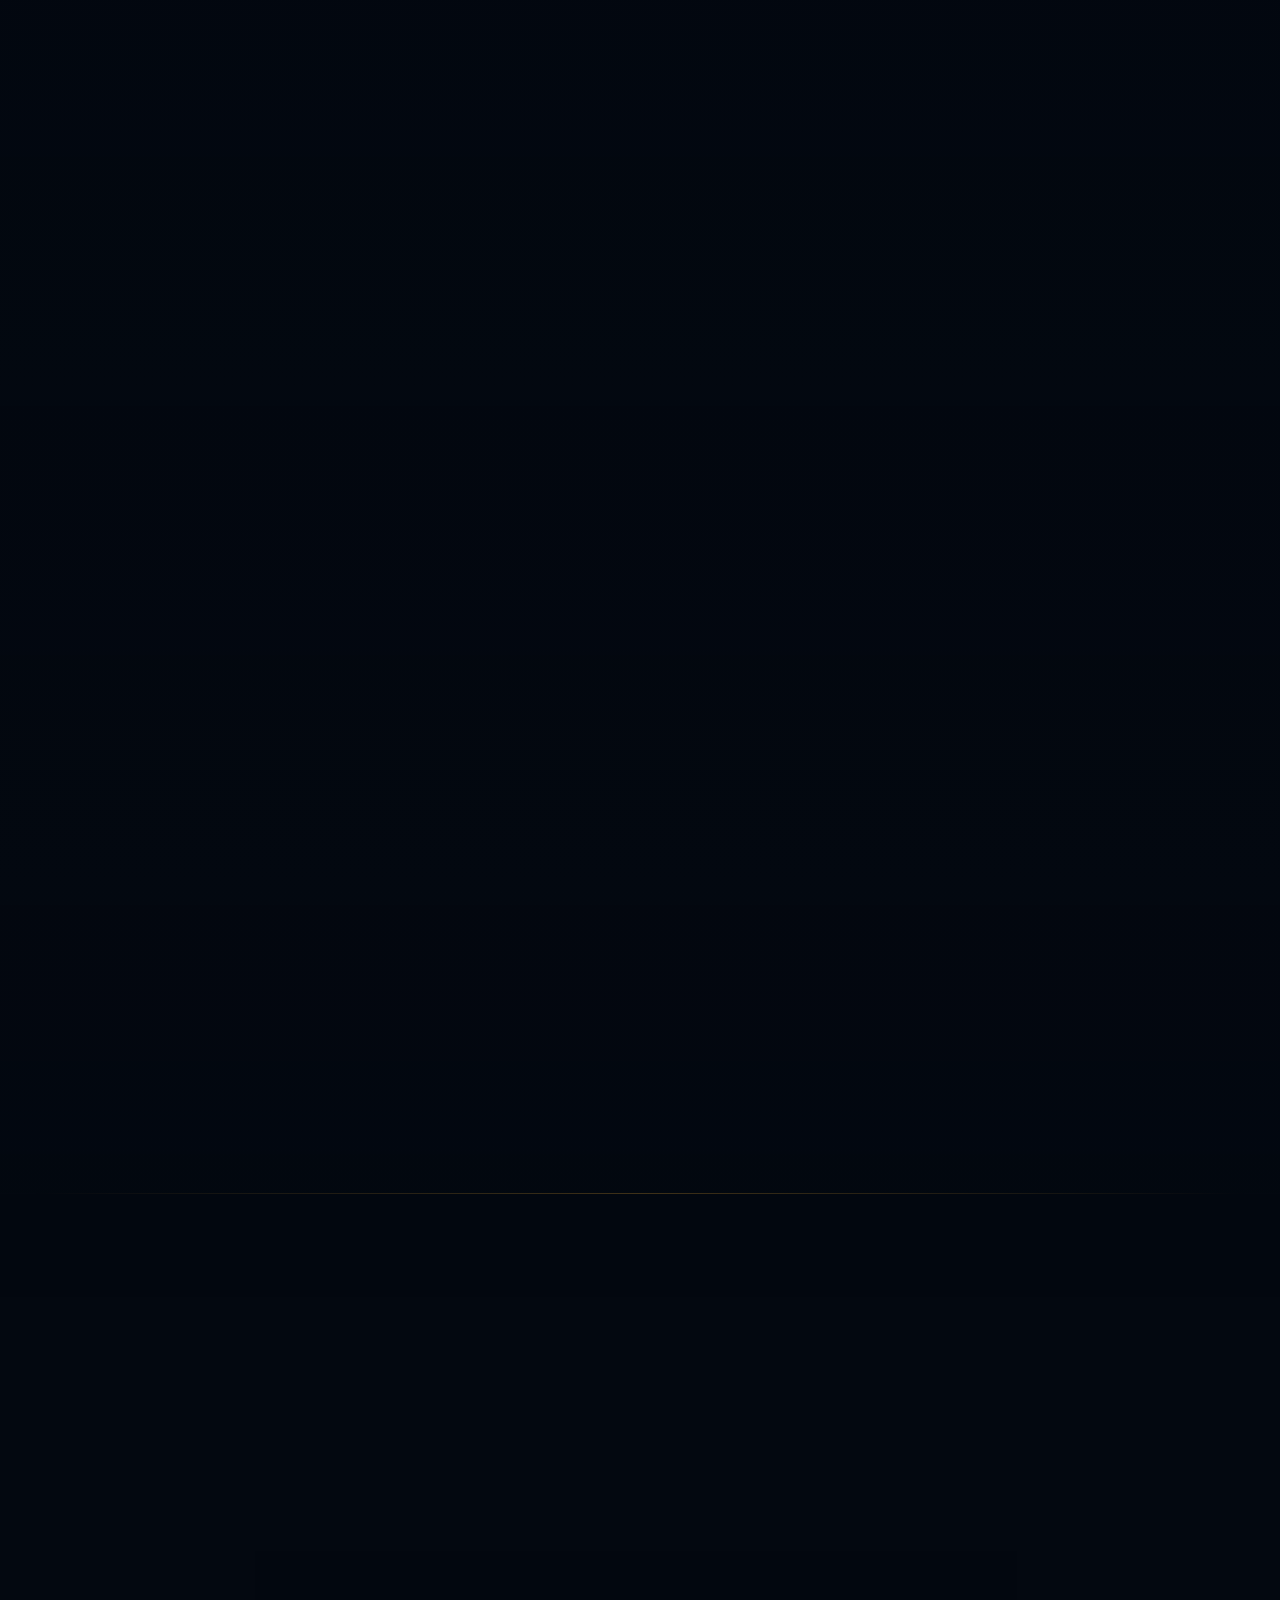
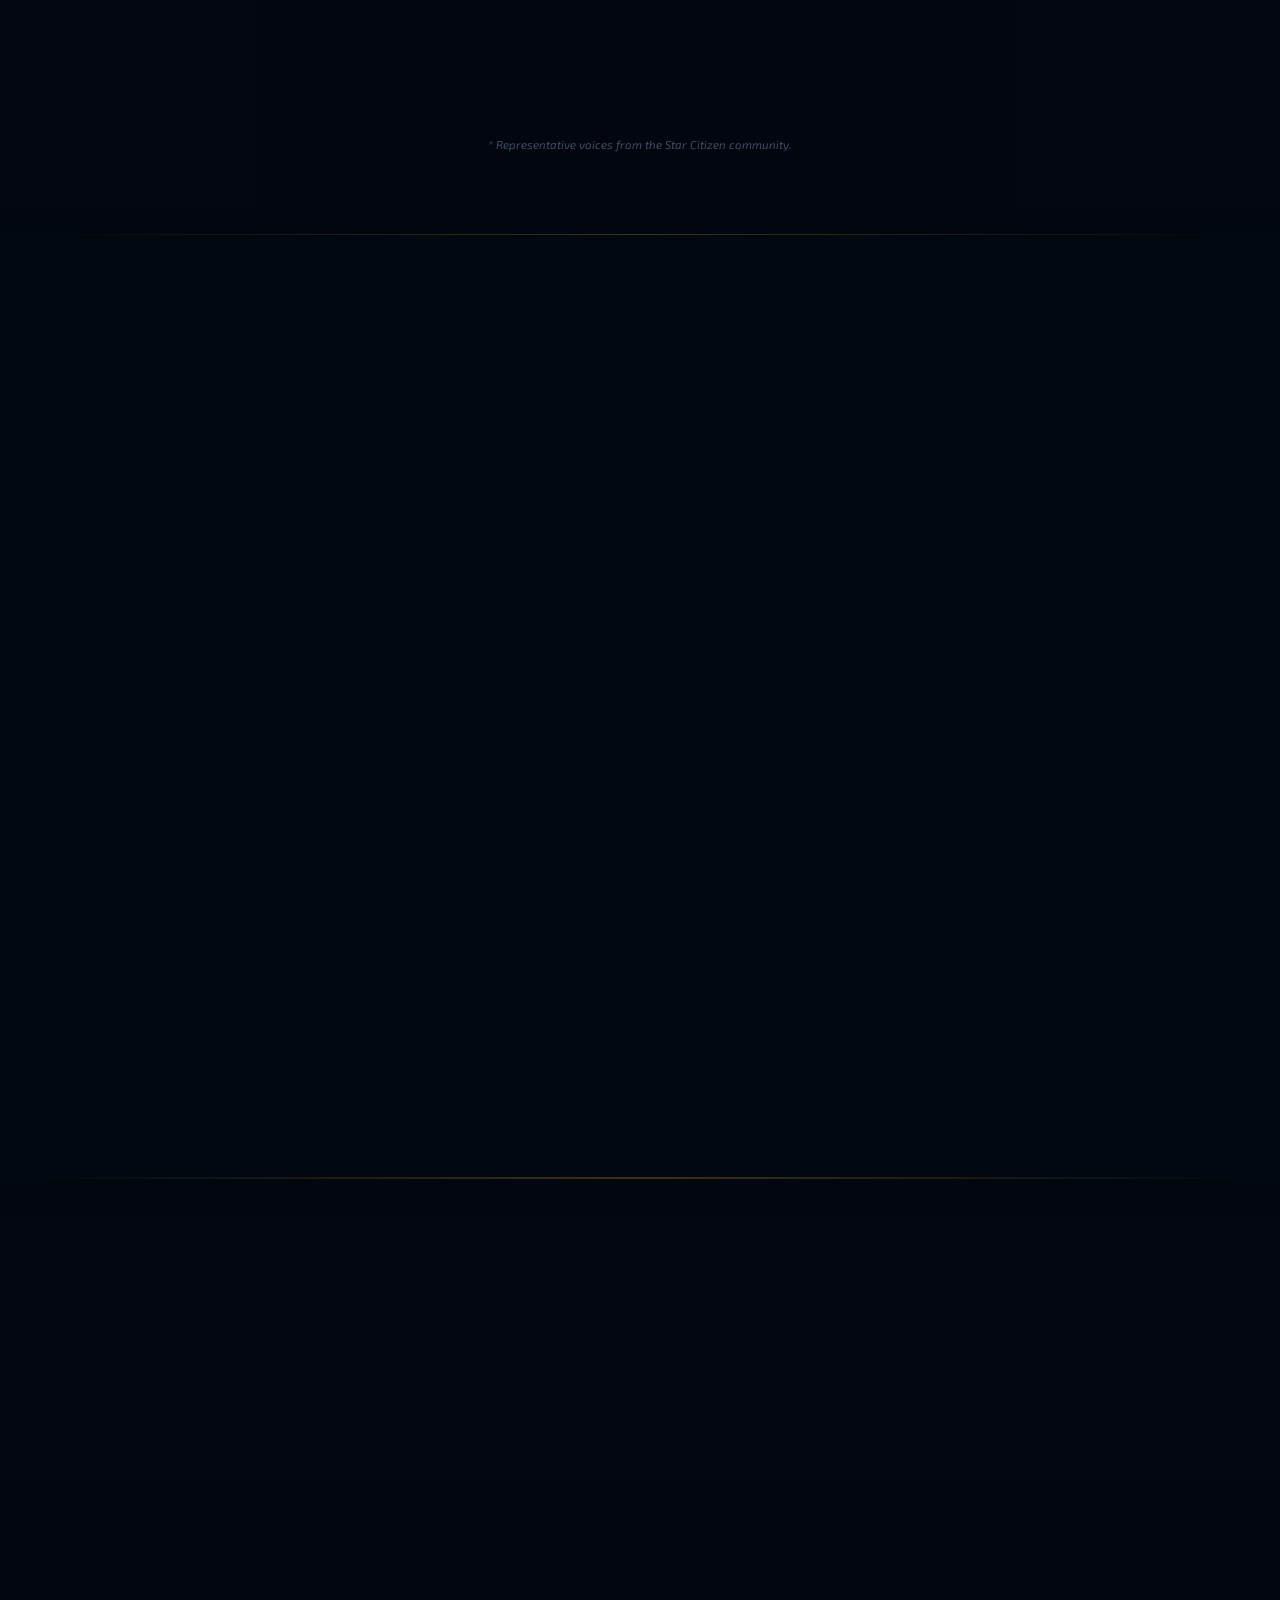
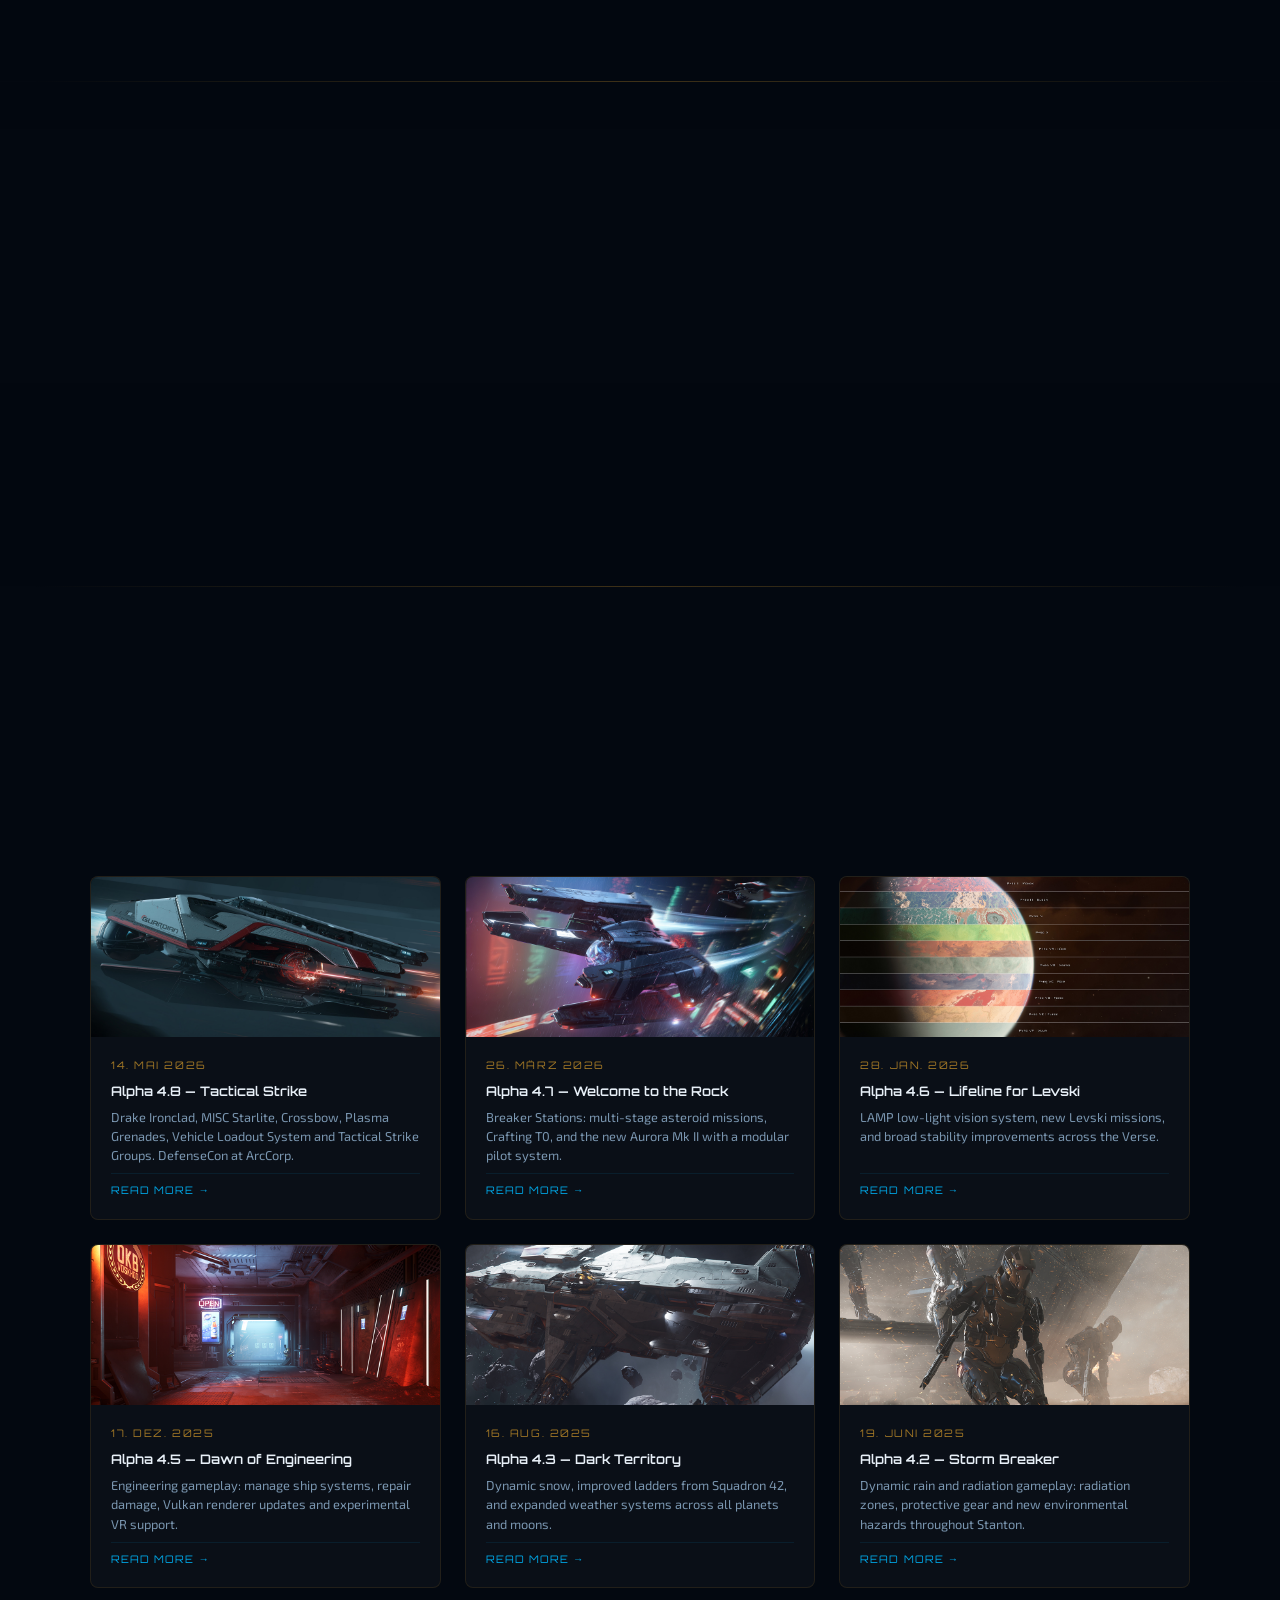
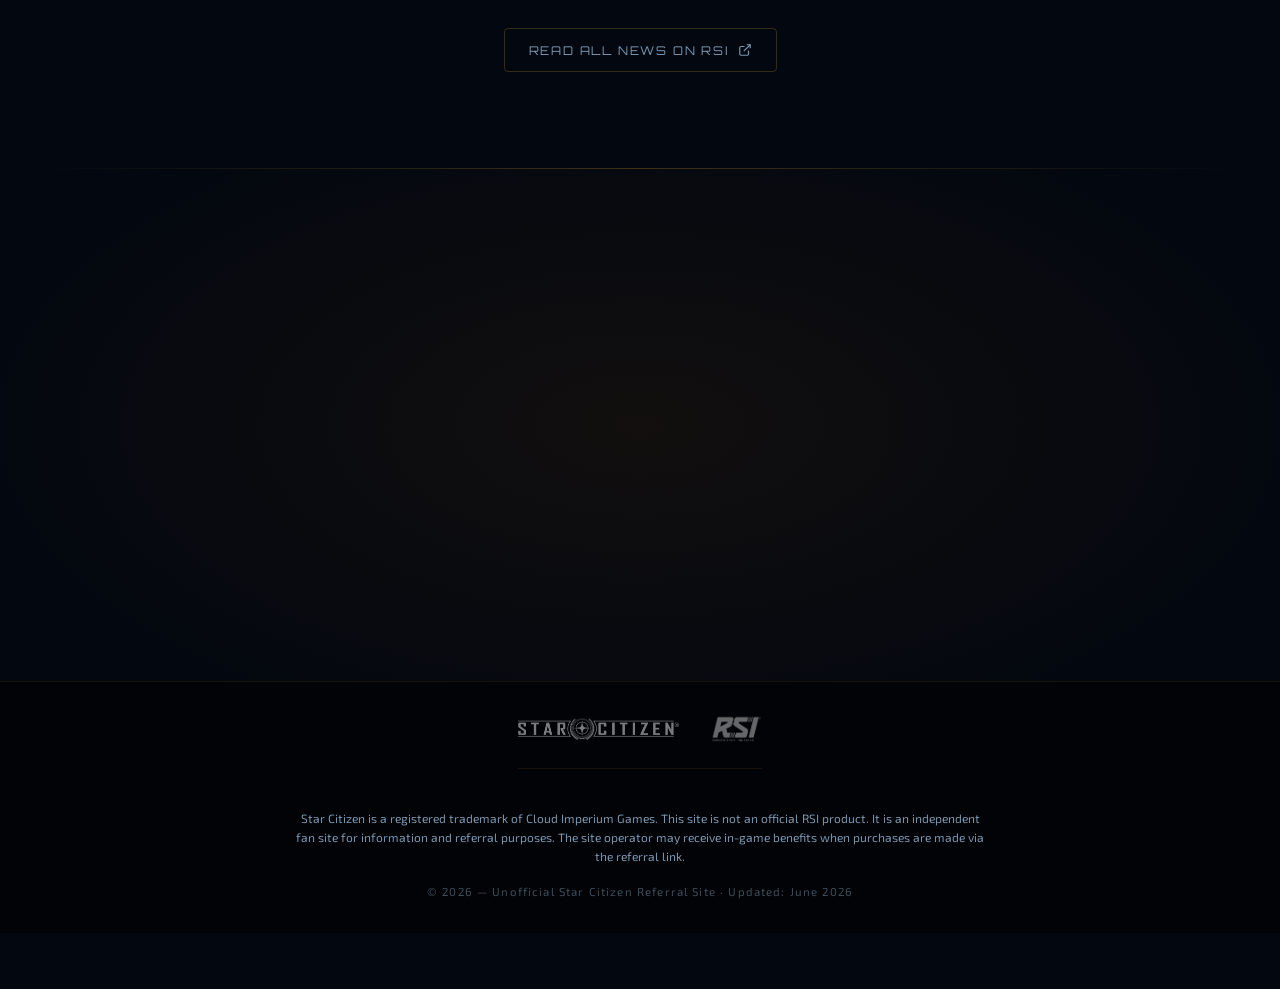
==== commit efa55396: "SEO: Referral-Code nicht mehr in Titel, Meta und Schema wiederholen; keywords-Meta raus Mission #194" ====
--- a/index.html
+++ b/index.html
@@ -6,16 +6,15 @@
   <meta http-equiv="X-UA-Compatible" content="IE=edge">
 
   <!-- ── PRIMARY META ── -->
-  <title>Star Citizen 50.000 UEC Startbonus | Referral-Code STAR-VJ67-N2YG</title>
-  <meta name="description" content="Erhalte 50.000 UEC Startbonus beim Einstieg in Star Citizen. Nutze Referral-Code STAR-VJ67-N2YG und starte mit exklusiven Vorteilen ins Verse. Kostenlos registrieren!">
-  <meta name="keywords" content="Star Citizen, Referral Code, Bonus, UEC, 50000 UEC, 50.000 UEC, aUEC, Startbonus, STAR-VJ67-N2YG, Star Citizen starten, Star Citizen Bonus, RSI, Cloud Imperium Games, Star Citizen 2026, Squadron 42">
+  <title>Star Citizen Einstieg: 50.000 UEC Startbonus und Anfänger-Guide</title>
+  <meta name="description" content="Erhalte 50.000 UEC Startbonus beim Einstieg in Star Citizen. So funktioniert der Referral-Bonus, welches Startpaket passt und was du in den ersten Stunden im Verse wissen solltest.">
   <meta name="author" content="SC Referral">
   <meta name="robots" content="index, follow, max-image-preview:large, max-snippet:-1, max-video-preview:-1">
   <link rel="canonical" href="https://starcitizen.sth2die4.com/">
 
   <!-- ── OPEN GRAPH ── -->
   <meta property="og:type" content="website">
-  <meta property="og:title" content="Star Citizen 50.000 UEC Startbonus – Referral Code STAR-VJ67-N2YG">
+  <meta property="og:title" content="Star Citizen Einstieg: 50.000 UEC Startbonus und Anfänger-Guide">
   <meta property="og:description" content="Starte in Star Citizen mit 50.000 UEC Bonus! Über diesen Referral-Link erhältst du exklusive Vorteile ohne Extrakosten. Jetzt registrieren!">
   <meta property="og:url" content="https://starcitizen.sth2die4.com/">
   <meta property="og:site_name" content="Star Citizen Referral Bonus">
@@ -27,12 +26,12 @@
   <meta property="og:image" content="https://starcitizen.sth2die4.com/img/Social/SC_05_Wallpaper_1500x500.jpg">
   <meta property="og:image:width" content="1500">
   <meta property="og:image:height" content="500">
-  <meta property="og:image:alt" content="Star Citizen 50.000 UEC Startbonus mit Referral-Code STAR-VJ67-N2YG">
+  <meta property="og:image:alt" content="Star Citizen: Raumschiff über einem Planeten">
 
   <!-- ── TWITTER CARD ── -->
   <meta name="twitter:card" content="summary_large_image">
   <meta name="twitter:title" content="Star Citizen 50.000 UEC Startbonus">
-  <meta name="twitter:description" content="Starte in Star Citizen mit 50.000 UEC Bonus! Referral-Code STAR-VJ67-N2YG – jetzt registrieren!">
+  <meta name="twitter:description" content="Star Citizen Einstieg mit 50.000 UEC Startbonus: Referral-Bonus, Startpakete und Anfänger-Guide.">
   <meta name="twitter:image" content="https://starcitizen.sth2die4.com/img/Social/SC_05_Wallpaper_1500x500.jpg">
 
   <!-- ── STRUCTURED DATA ── -->
@@ -40,8 +39,8 @@
   {
     "@context": "https://schema.org",
     "@type": "WebPage",
-    "name": "Star Citizen 50.000 UEC Startbonus – Referral Code STAR-VJ67-N2YG",
-    "description": "Erhalte 50.000 UEC Startbonus beim Einstieg in Star Citizen mit Referral-Code STAR-VJ67-N2YG. Exklusive Vorteile ohne Extrakosten.",
+    "name": "Star Citizen Einstieg: 50.000 UEC Startbonus und Anfänger-Guide",
+    "description": "Einstieg in Star Citizen mit 50.000 UEC Startbonus über das offizielle Referral-Programm, ohne Extrakosten.",
     "url": "https://starcitizen.sth2die4.com/",
     "datePublished": "2026-05-01",
     "dateModified": "2026-06-07",
@@ -60,7 +59,7 @@
     "mainEntity": {
       "@type": "Offer",
       "name": "Star Citizen Referral Bonus",
-      "description": "50.000 UEC Startbonus bei Registrierung mit Referral-Code STAR-VJ67-N2YG",
+      "description": "50.000 UEC Startbonus bei Registrierung über den Referral-Link",
       "price": "0",
       "priceCurrency": "EUR",
       "availability": "https://schema.org/InStock",
@@ -90,10 +89,10 @@
     "mainEntity": [
       {
         "@type": "Question",
-        "name": "Wie funktioniert der Referral-Code STAR-VJ67-N2YG?",
+        "name": "Wie funktioniert der Referral-Code?",
         "acceptedAnswer": {
           "@type": "Answer",
-          "text": "Beim Registrieren über den Referral-Link wird der Code STAR-VJ67-N2YG automatisch eingetragen. Nach dem Kauf eines Spielpakets werden dir 50.000 UEC gutgeschrieben. Seit der Programm-Überarbeitung 2025 hast du außerdem eine 24-Stunden-Nachfrist, um den Code auch nach der Account-Erstellung noch einzutragen."
+          "text": "Beim Registrieren über den Referral-Link wird der Code automatisch eingetragen. Nach dem Kauf eines Spielpakets werden dir 50.000 UEC gutgeschrieben. Seit der Programm-Überarbeitung 2025 hast du außerdem eine 24-Stunden-Nachfrist, um den Code auch nach der Account-Erstellung noch einzutragen."
         }
       },
       {
@@ -101,7 +100,7 @@
         "name": "Wie viel Bonus bekomme ich mit dem Star Citizen Referral Code?",
         "acceptedAnswer": {
           "@type": "Answer",
-          "text": "Mit dem Referral-Code STAR-VJ67-N2YG erhältst du 50.000 UEC als Startbonus, die du direkt im Spiel zum Kaufen von Ausrüstung verwenden kannst."
+          "text": "Mit einem Referral-Code erhältst du 50.000 UEC als Startbonus, die du direkt im Spiel zum Kaufen von Ausrüstung verwenden kannst."
         }
       },
       {
@@ -170,10 +169,10 @@
     "@context": "https://schema.org",
     "@type": "HowTo",
     "name": "So holst du dir den Star Citizen Referral Bonus",
-    "description": "Anleitung zur Registrierung bei Star Citizen mit Referral-Code STAR-VJ67-N2YG für 50.000 UEC Startbonus",
+    "description": "Anleitung zur Registrierung bei Star Citizen mit Referral-Code für 50.000 UEC Startbonus",
     "totalTime": "PT2M",
     "step": [
-      {"@type":"HowToStep","name":"Registrierungslink öffnen","text":"Klicke auf den offiziellen Referral-Link mit eingetragenem Code STAR-VJ67-N2YG","url":"https://www.robertsspaceindustries.com/enlist?referral=STAR-VJ67-N2YG","position":1},
+      {"@type":"HowToStep","name":"Registrierungslink öffnen","text":"Klicke auf den offiziellen Referral-Link, der Code ist schon eingetragen","url":"https://www.robertsspaceindustries.com/enlist?referral=STAR-VJ67-N2YG","position":1},
       {"@type":"HowToStep","name":"Account erstellen","text":"Gib deinen Benutzernamen, E-Mail und Passwort ein. Der Referral-Code ist automatisch eingetragen.","position":2},
       {"@type":"HowToStep","name":"Spielpaket kaufen","text":"Wähle ein beliebiges Starter-Paket ab ~45€. Der 50.000 UEC Bonus wird automatisch gutgeschrieben.","position":3},
       {"@type":"HowToStep","name":"Launcher herunterladen","text":"Lade den RSI Launcher herunter, installiere ihn und logge dich ein.","position":4},
@@ -847,7 +846,7 @@
 
         <article class="guide-block reveal">
           <div class="guide-block-icon" aria-hidden="true">🎯</div>
-          <h3 id="guide3-title">Referral Code: So funktioniert STAR-VJ67-N2YG</h3>
+          <h3 id="guide3-title">Referral-Code: So funktioniert er</h3>
           <div class="guide-block-body" id="guide3-body">
             <p>Der Referral-Code <strong>STAR-VJ67-N2YG</strong> wird beim Registrieren über den Referral-Link automatisch eingetragen. Du musst nichts weiter tun — der Code ist bereits im Link integriert.</p>
             <p>Nach dem Kauf eines beliebigen qualifizierenden Paketes werden deinem RSI-Konto automatisch <strong>50.000 UEC</strong> gutgeschrieben. Es entstehen dir keinerlei Mehrkosten — du zahlst denselben Preis wie ohne Code.</p>
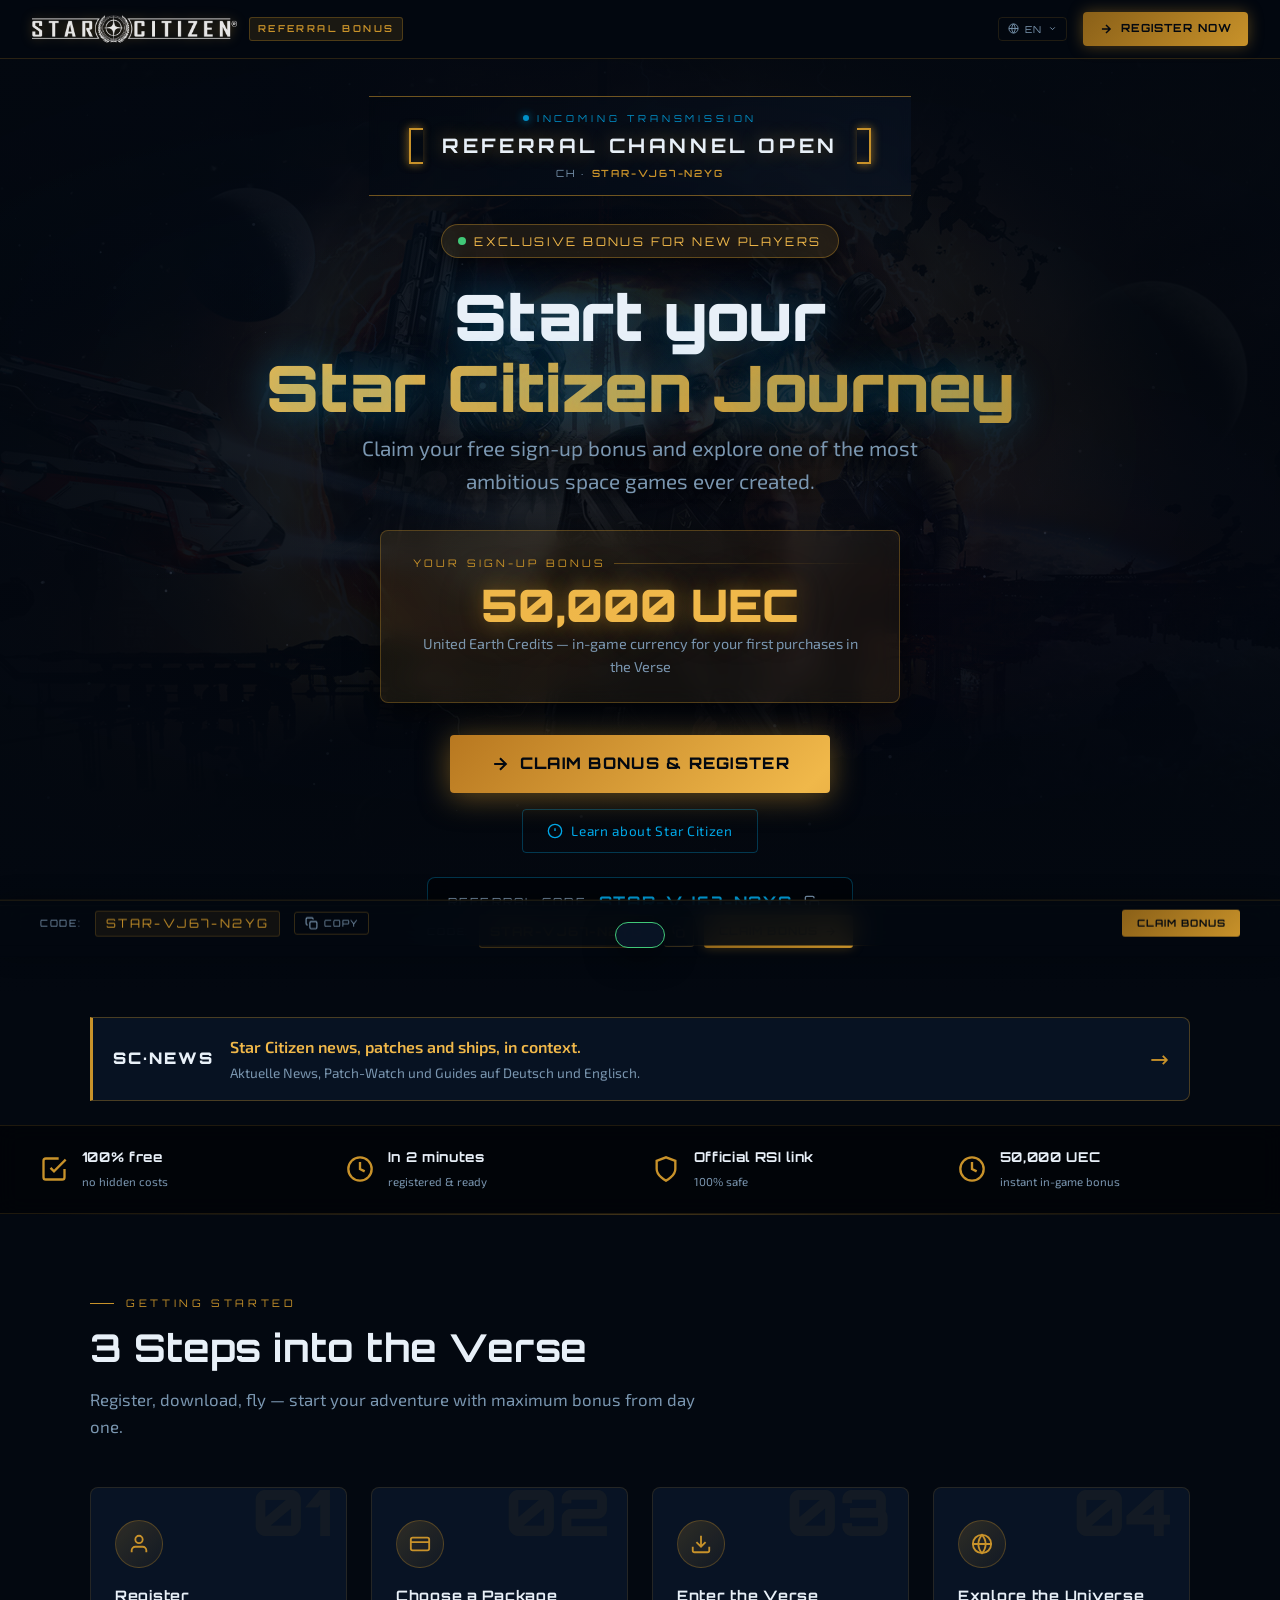
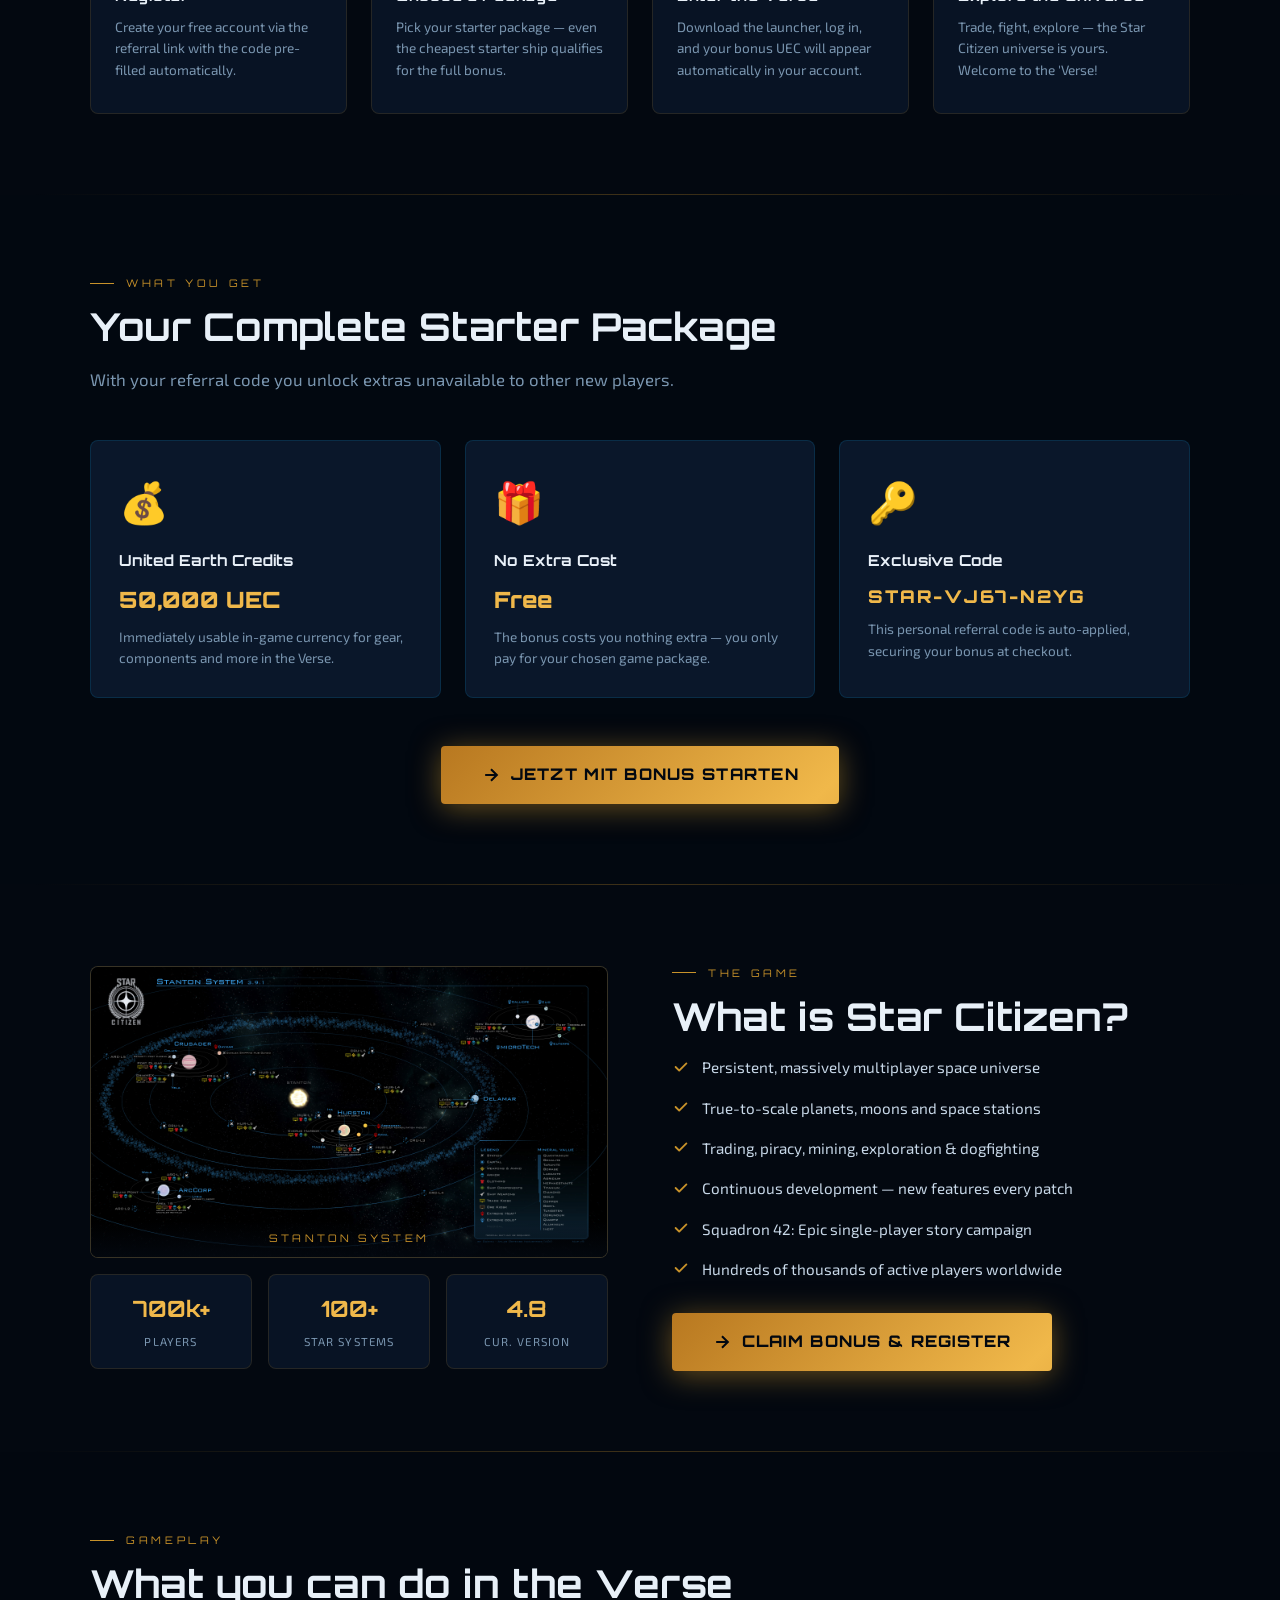
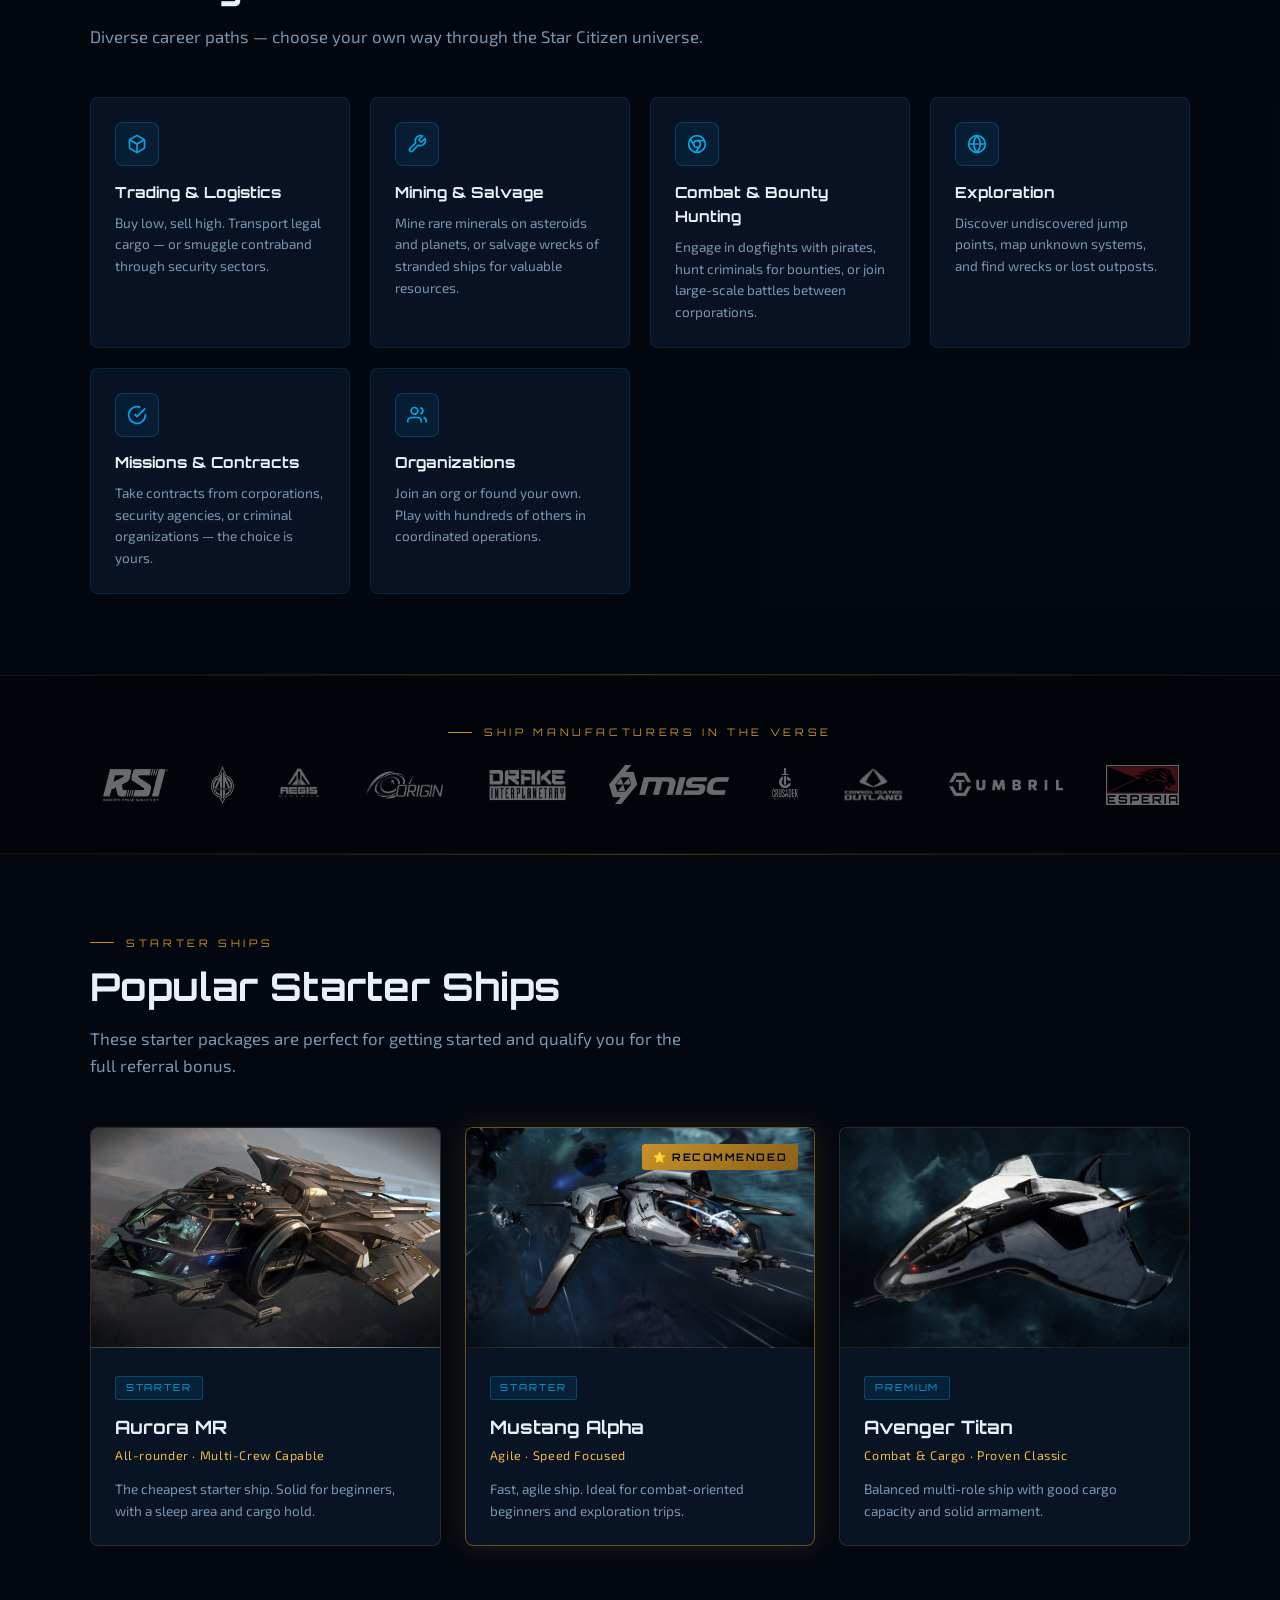
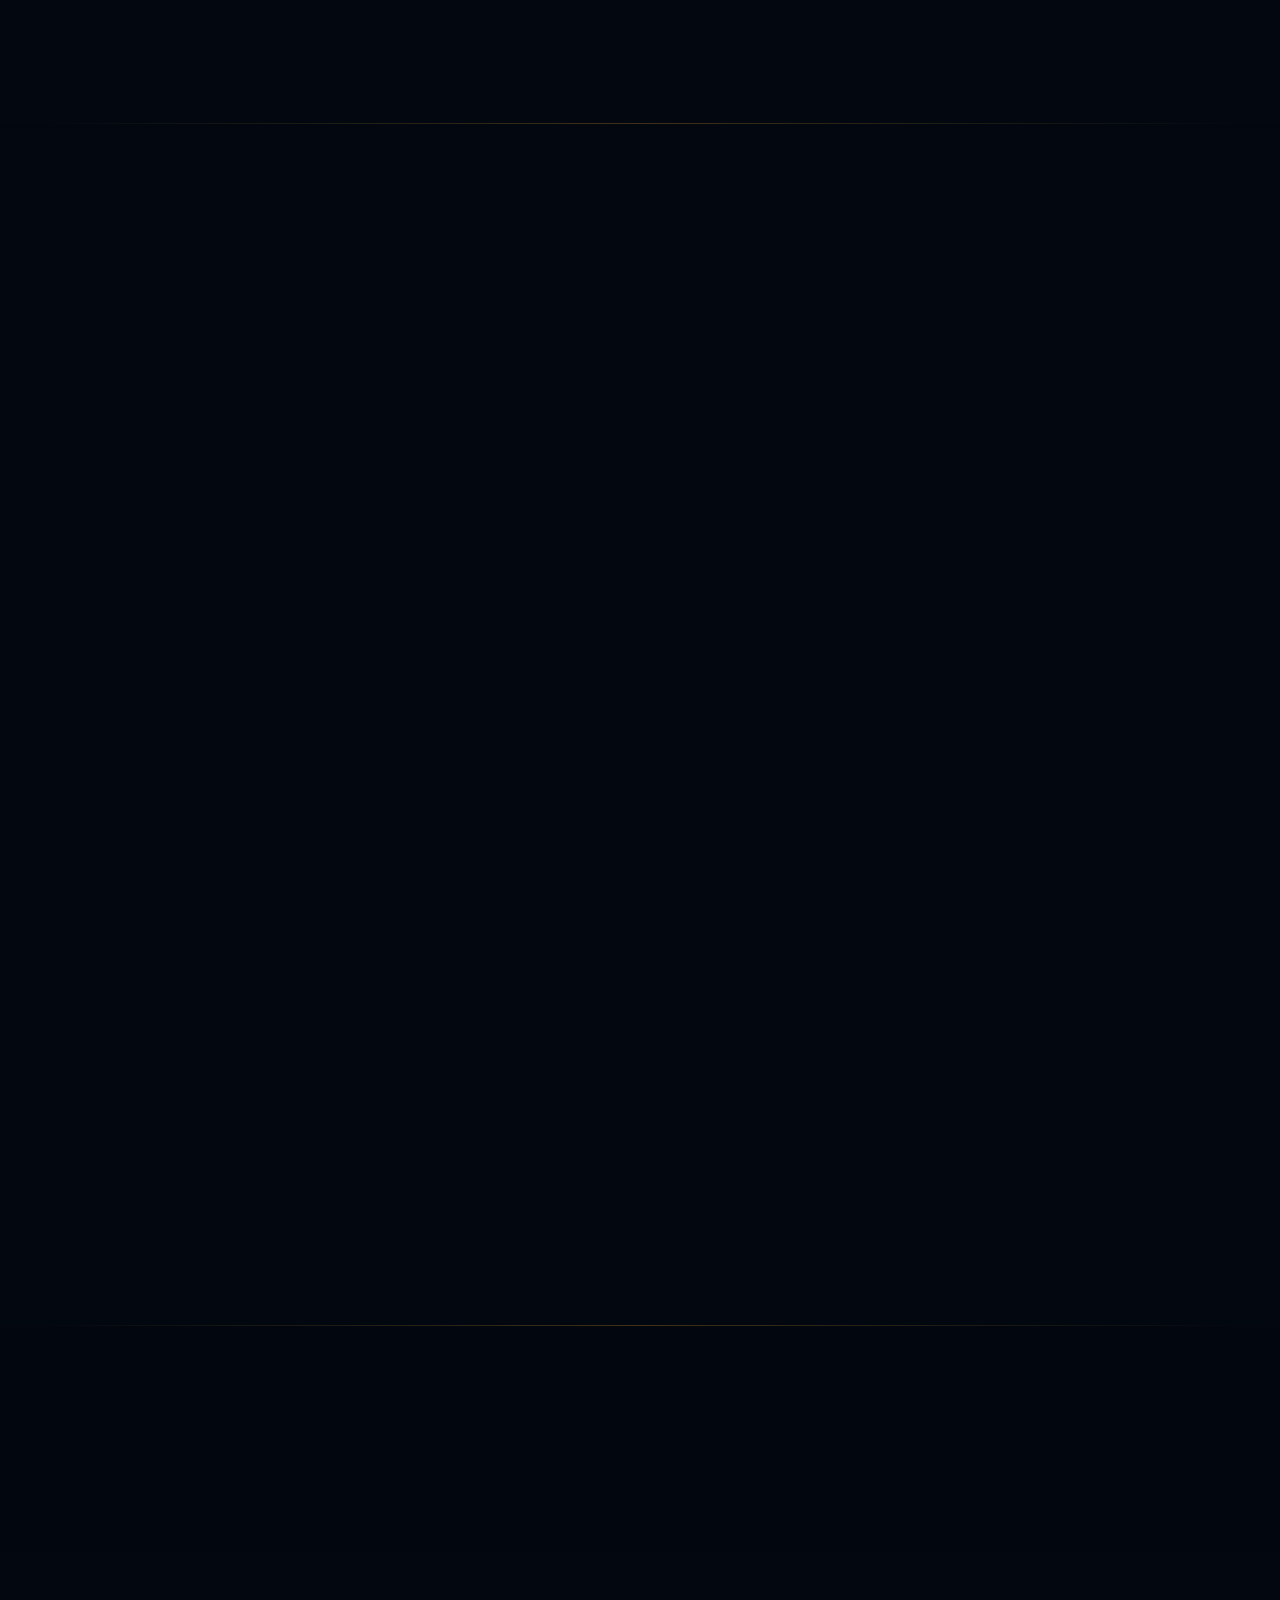
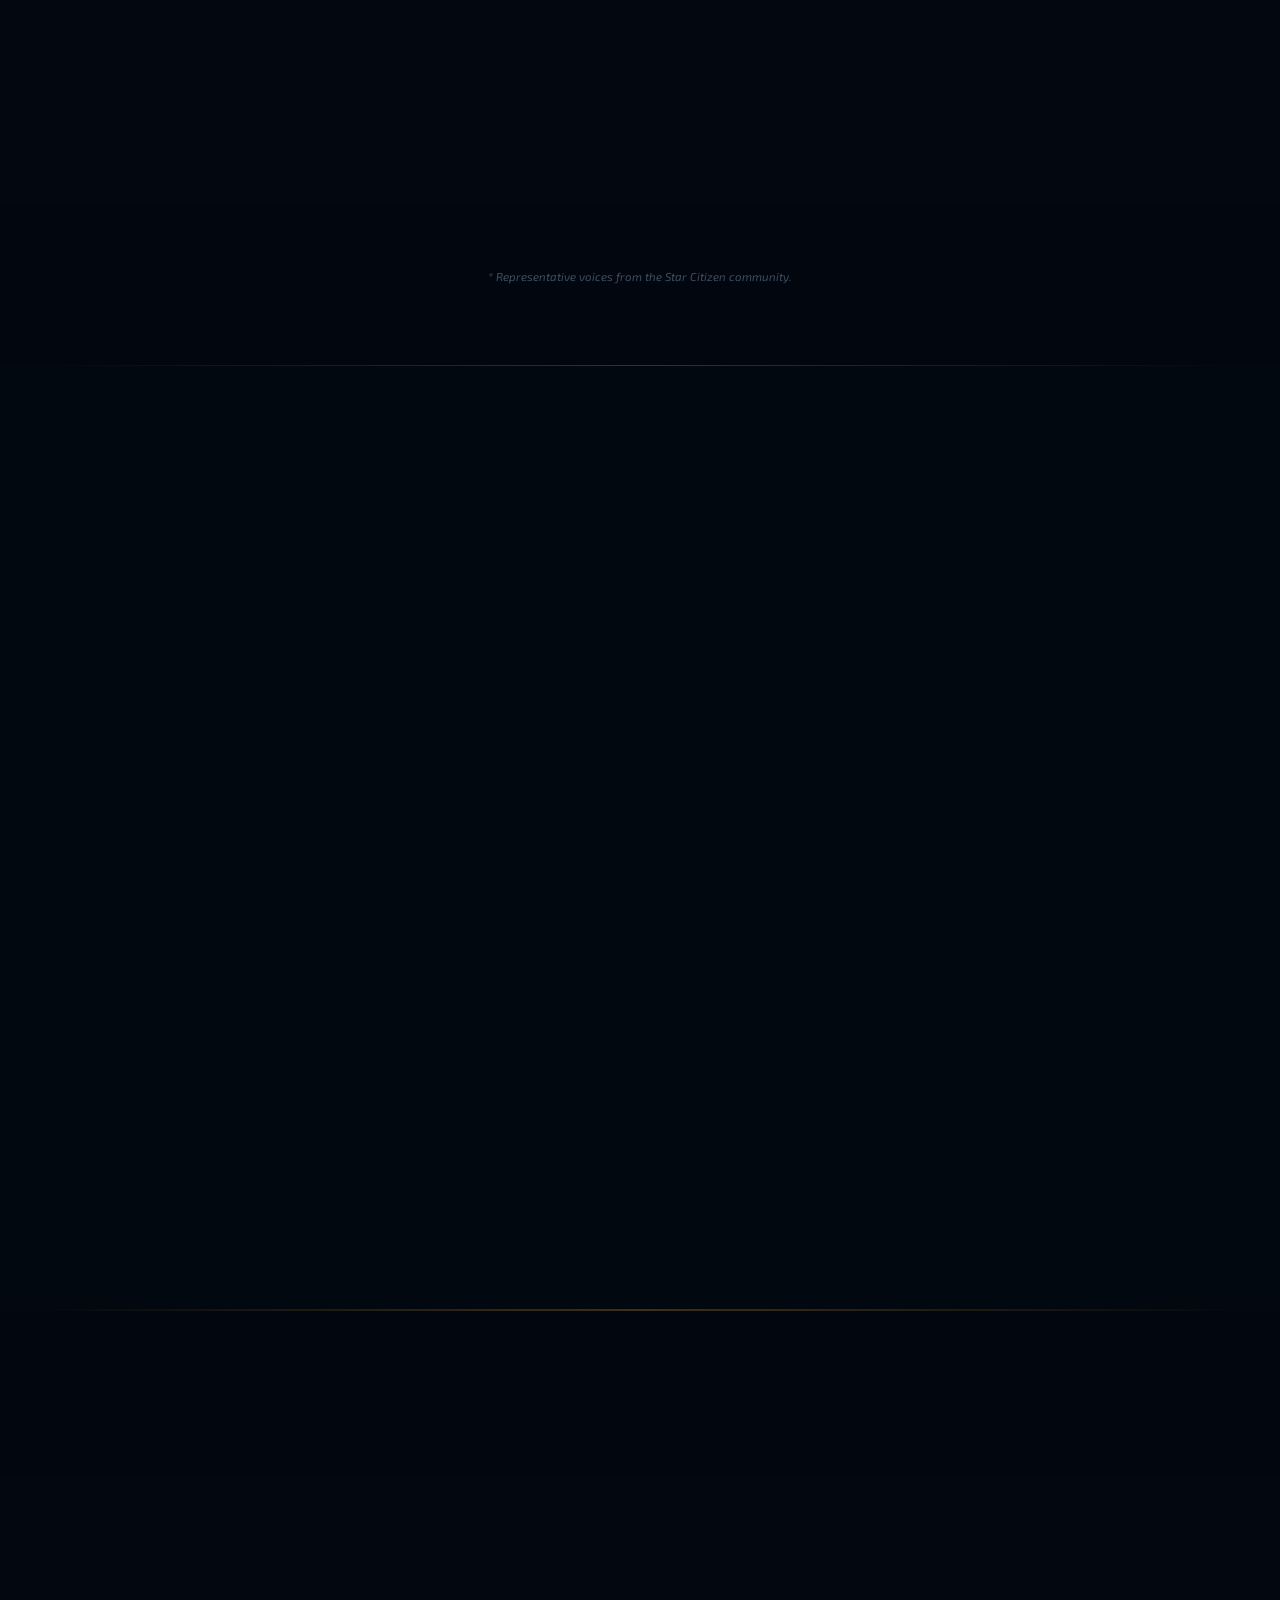
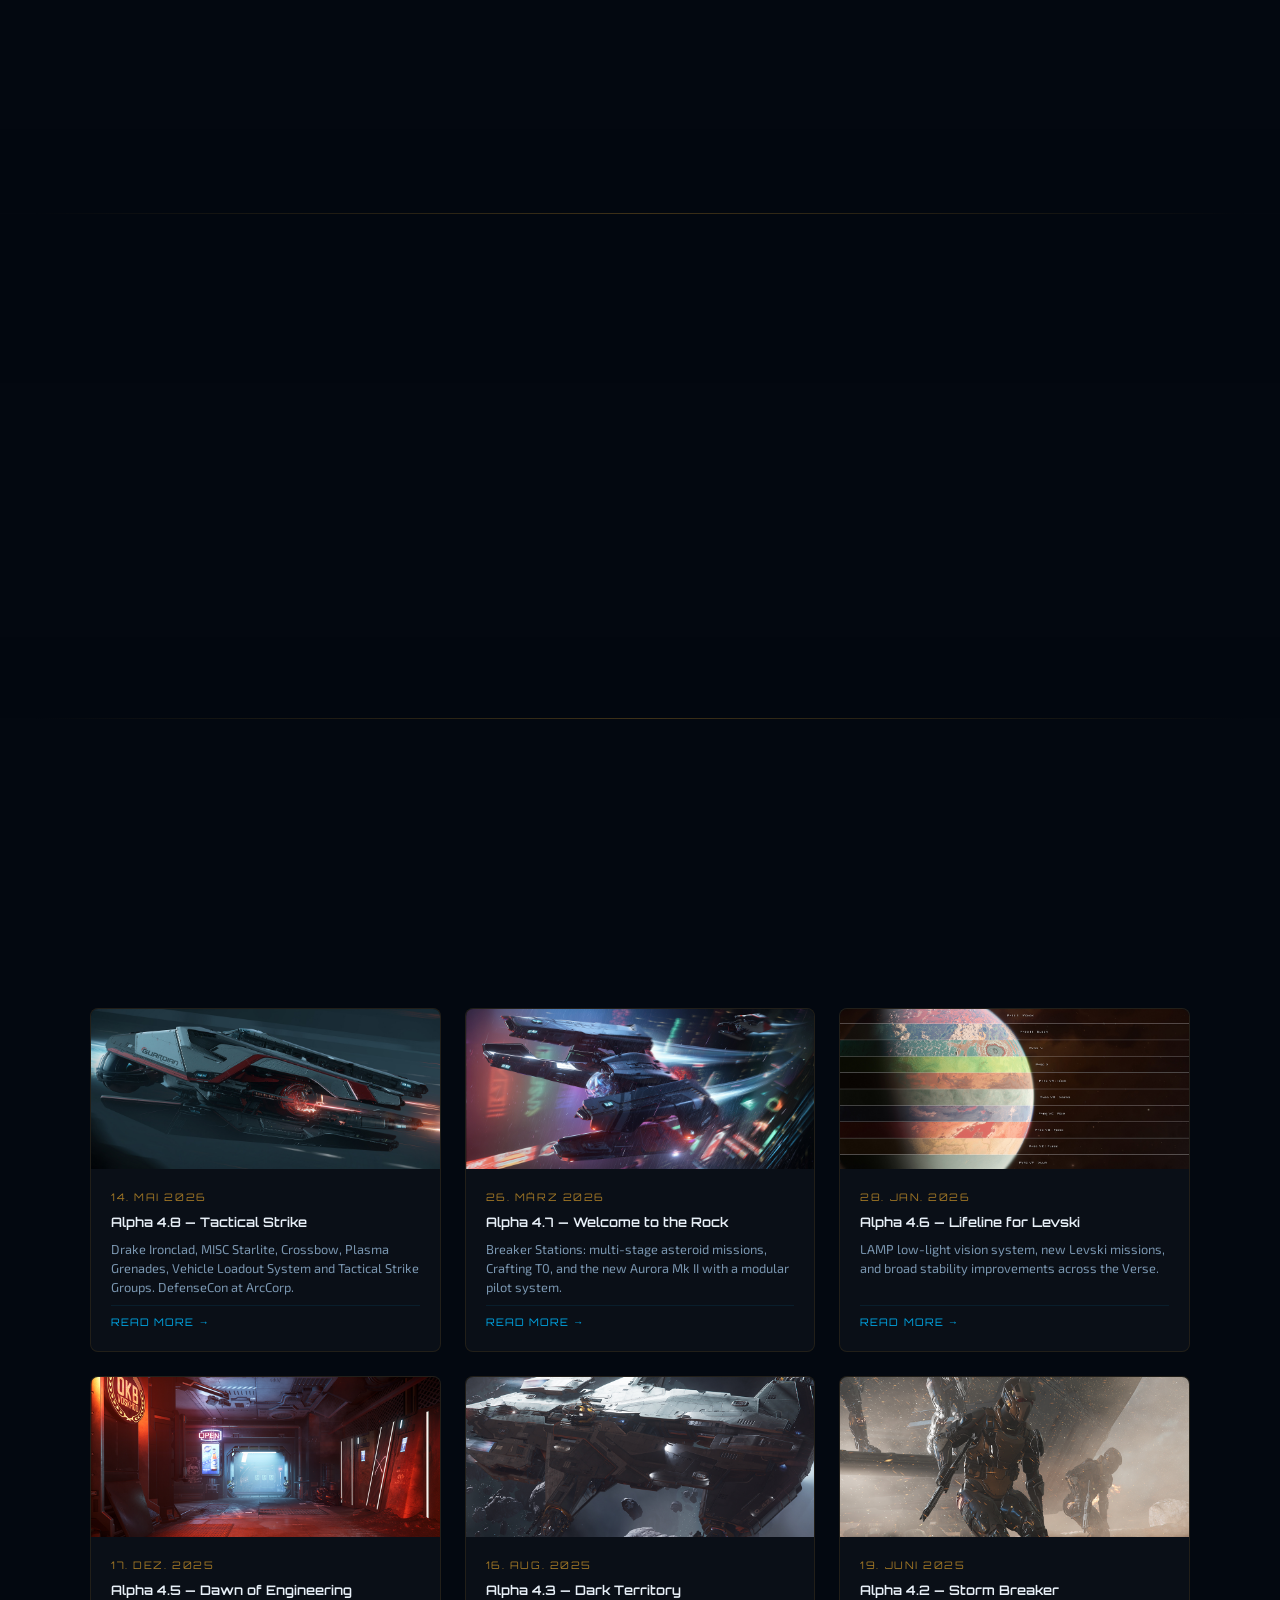
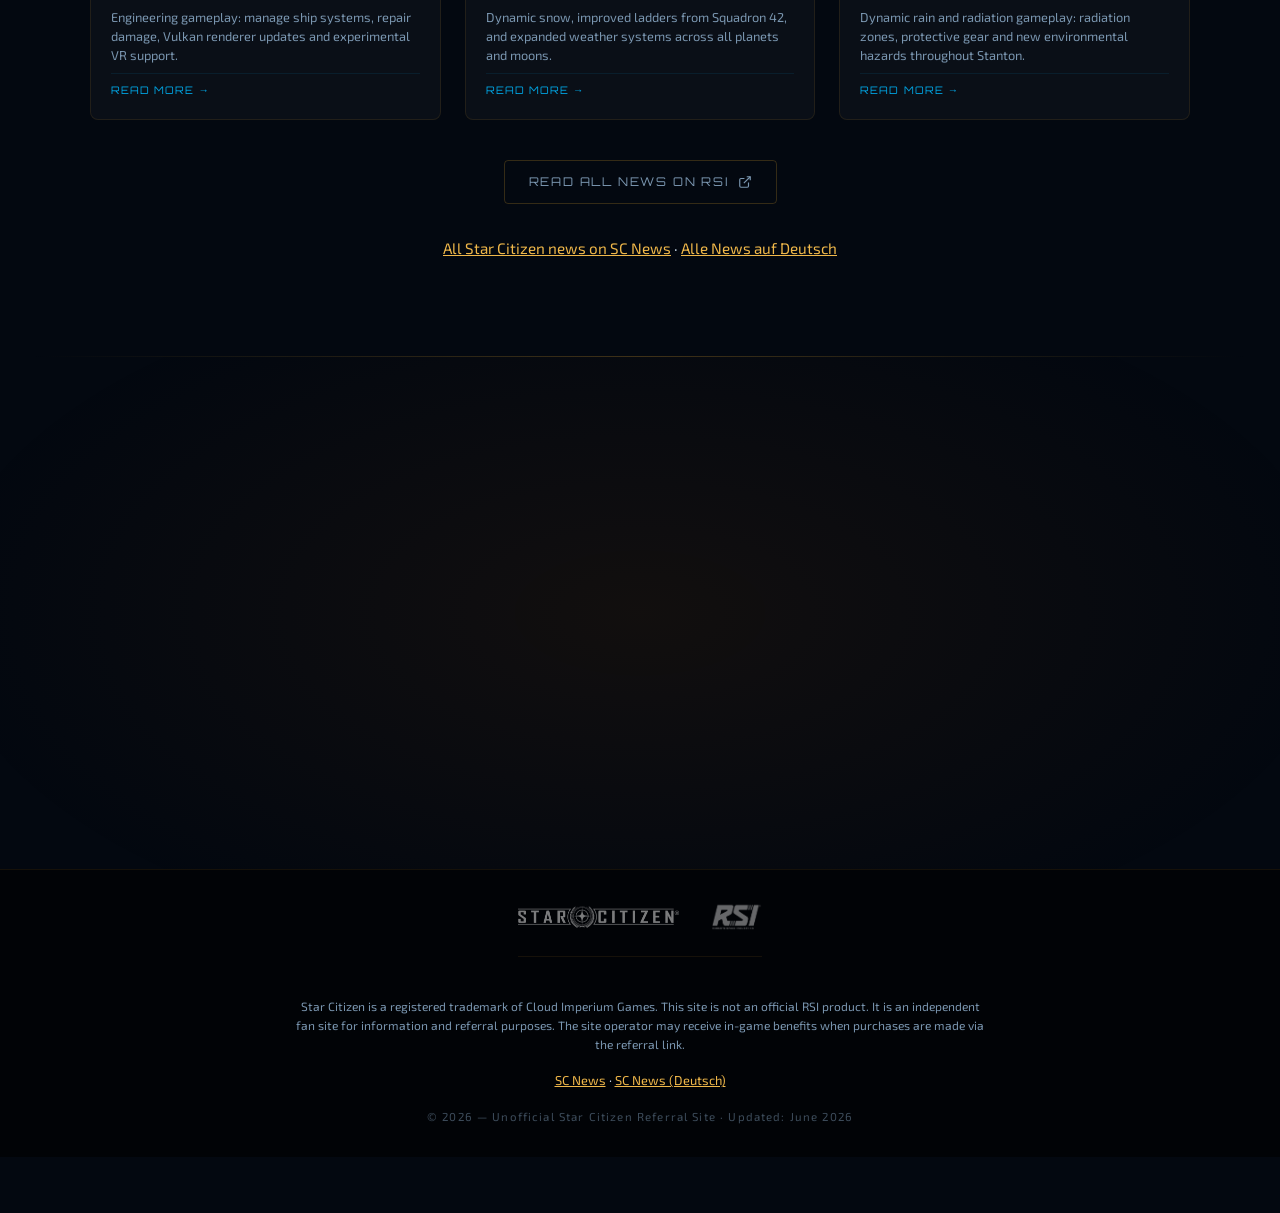
==== commit dc95180a: "Link zur Schwesterseite SC News (scnews.sth2die4.com): Hinweisband, Link unter den News, Fußzeile Co" ====
--- a/index.html
+++ b/index.html
@@ -380,6 +380,18 @@
   </section>
 
   <!-- ════════════════════════════════════════
+       SC NEWS (Schwesterseite, Mission #1947)
+  ═════════════════════════════════════════ -->
+  <aside class="scnews-band" aria-label="SC News">
+    <a class="scnews-band-inner" href="https://scnews.sth2die4.com/" lang="en">
+      <span class="scnews-band-tag">SC·NEWS</span>
+      <span class="scnews-band-text"><strong>Star Citizen news, patches and ships, in context.</strong>
+        <span>Aktuelle News, Patch-Watch und Guides auf Deutsch und Englisch.</span></span>
+      <span class="scnews-band-pfeil" aria-hidden="true">→</span>
+    </a>
+  </aside>
+
+  <!-- ════════════════════════════════════════
        TRUST / SOCIAL PROOF BAR
   ═════════════════════════════════════════ -->
   <section class="trust-bar" aria-label="Vertrauenssignale">
@@ -976,6 +988,7 @@
         </a>
       </div>
     </div>
+    <p class="scnews-mehr"><a href="https://scnews.sth2die4.com/">All Star Citizen news on SC News</a> · <a href="https://scnews.sth2die4.com/de/" lang="de">Alle News auf Deutsch</a></p>
   </section>
 
   <div class="divider" aria-hidden="true"></div>
@@ -1034,6 +1047,7 @@
       <p class="footer-disclaimer" id="footer-disclaimer">
         Star Citizen ist ein eingetragenes Markenzeichen von Cloud Imperium Games. Diese Seite ist kein offizielles RSI-Produkt. Sie ist eine unabhängige Fan-Seite zur Information und Vermittlung. Beim Kauf über den Referral-Link erhält der Seitenbetreiber ggf. Ingame-Vorteile.
       </p>
+      <p class="footer-scnews"><a href="https://scnews.sth2die4.com/">SC News</a> · <a href="https://scnews.sth2die4.com/de/" lang="de">SC News (Deutsch)</a></p>
       <p class="footer-copy" id="footer-copy">© 2026 — Inoffizielle Star Citizen Referral Seite · Stand: Juni 2026</p>
     </div>
   </footer>
--- a/css/style.css
+++ b/css/style.css
@@ -2089,3 +2089,19 @@
   .sticky-bar-copy span { display: none; }
   .sticky-bar-cta { padding: 0.3rem 0.5rem; }
 }
+
+/* ── SC NEWS (Schwesterseite) ── */
+.scnews-band { padding: 0 2rem 1.5rem; position: relative; z-index: 2; }
+.scnews-band-inner { max-width: 1100px; margin: 1.5rem auto 0; display: flex; align-items: center; gap: 1rem; text-decoration: none;
+  padding: 1rem 1.25rem; border: 1px solid rgba(200,146,42,.35); border-left: 3px solid var(--gold); border-radius: 0 var(--radius) var(--radius) 0;
+  background: rgba(10,22,40,.75); color: var(--text); transition: border-color .2s, transform .2s; }
+.scnews-band-inner:hover { border-color: var(--gold-light); transform: translateY(-2px); }
+.scnews-band-tag { font-family: 'Orbitron', sans-serif; font-weight: 900; letter-spacing: .12em; color: var(--white); white-space: nowrap; }
+.scnews-band-text { display: flex; flex-direction: column; gap: .15rem; min-width: 0; }
+.scnews-band-text strong { color: var(--gold-light); font-weight: 600; }
+.scnews-band-text span { font-size: .85rem; color: var(--text-dim); }
+.scnews-band-pfeil { margin-left: auto; font-size: 1.4rem; color: var(--gold); }
+.scnews-mehr { text-align: center; margin-top: 2rem; font-size: .95rem; }
+.scnews-mehr a, .footer-scnews a { color: var(--gold-light); }
+.footer-scnews { font-size: .8rem; }
+@media (max-width: 680px) { .scnews-band { padding: 0 1rem; } .scnews-band-tag { display: none; } }
